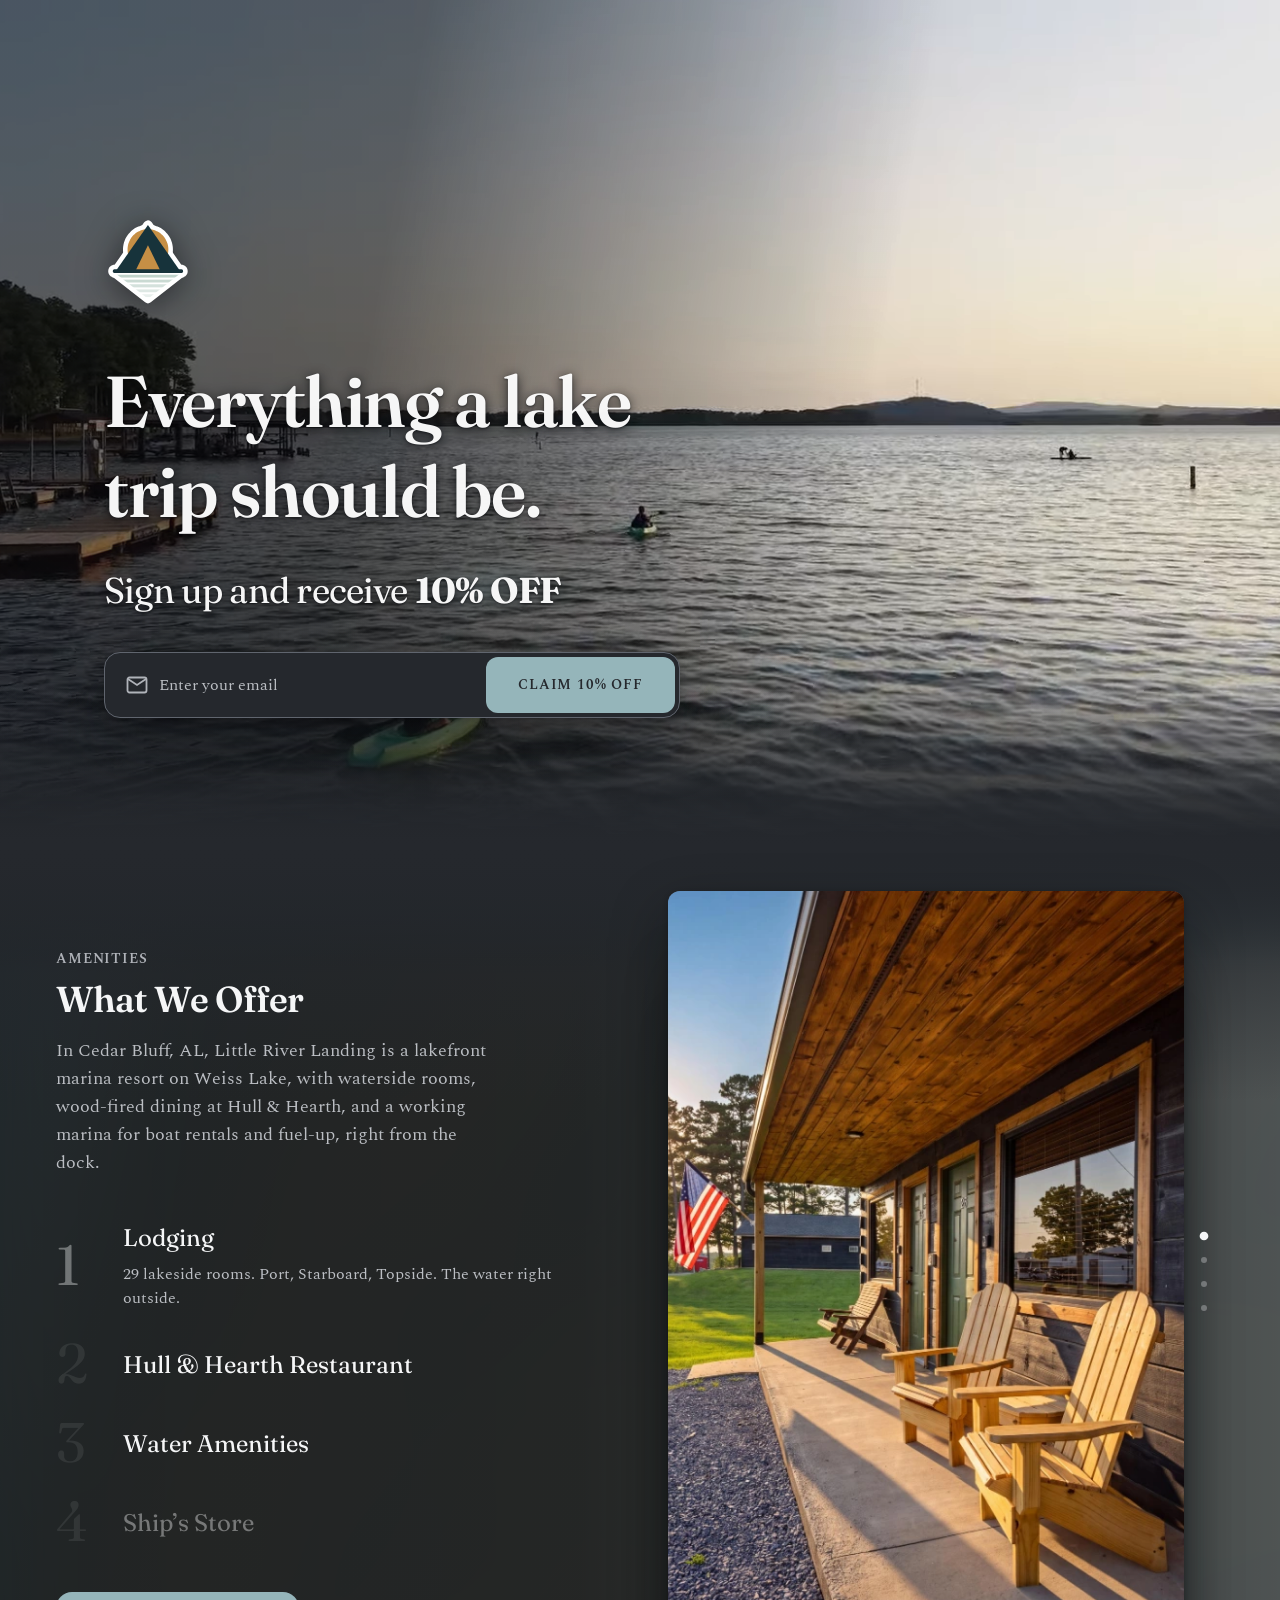
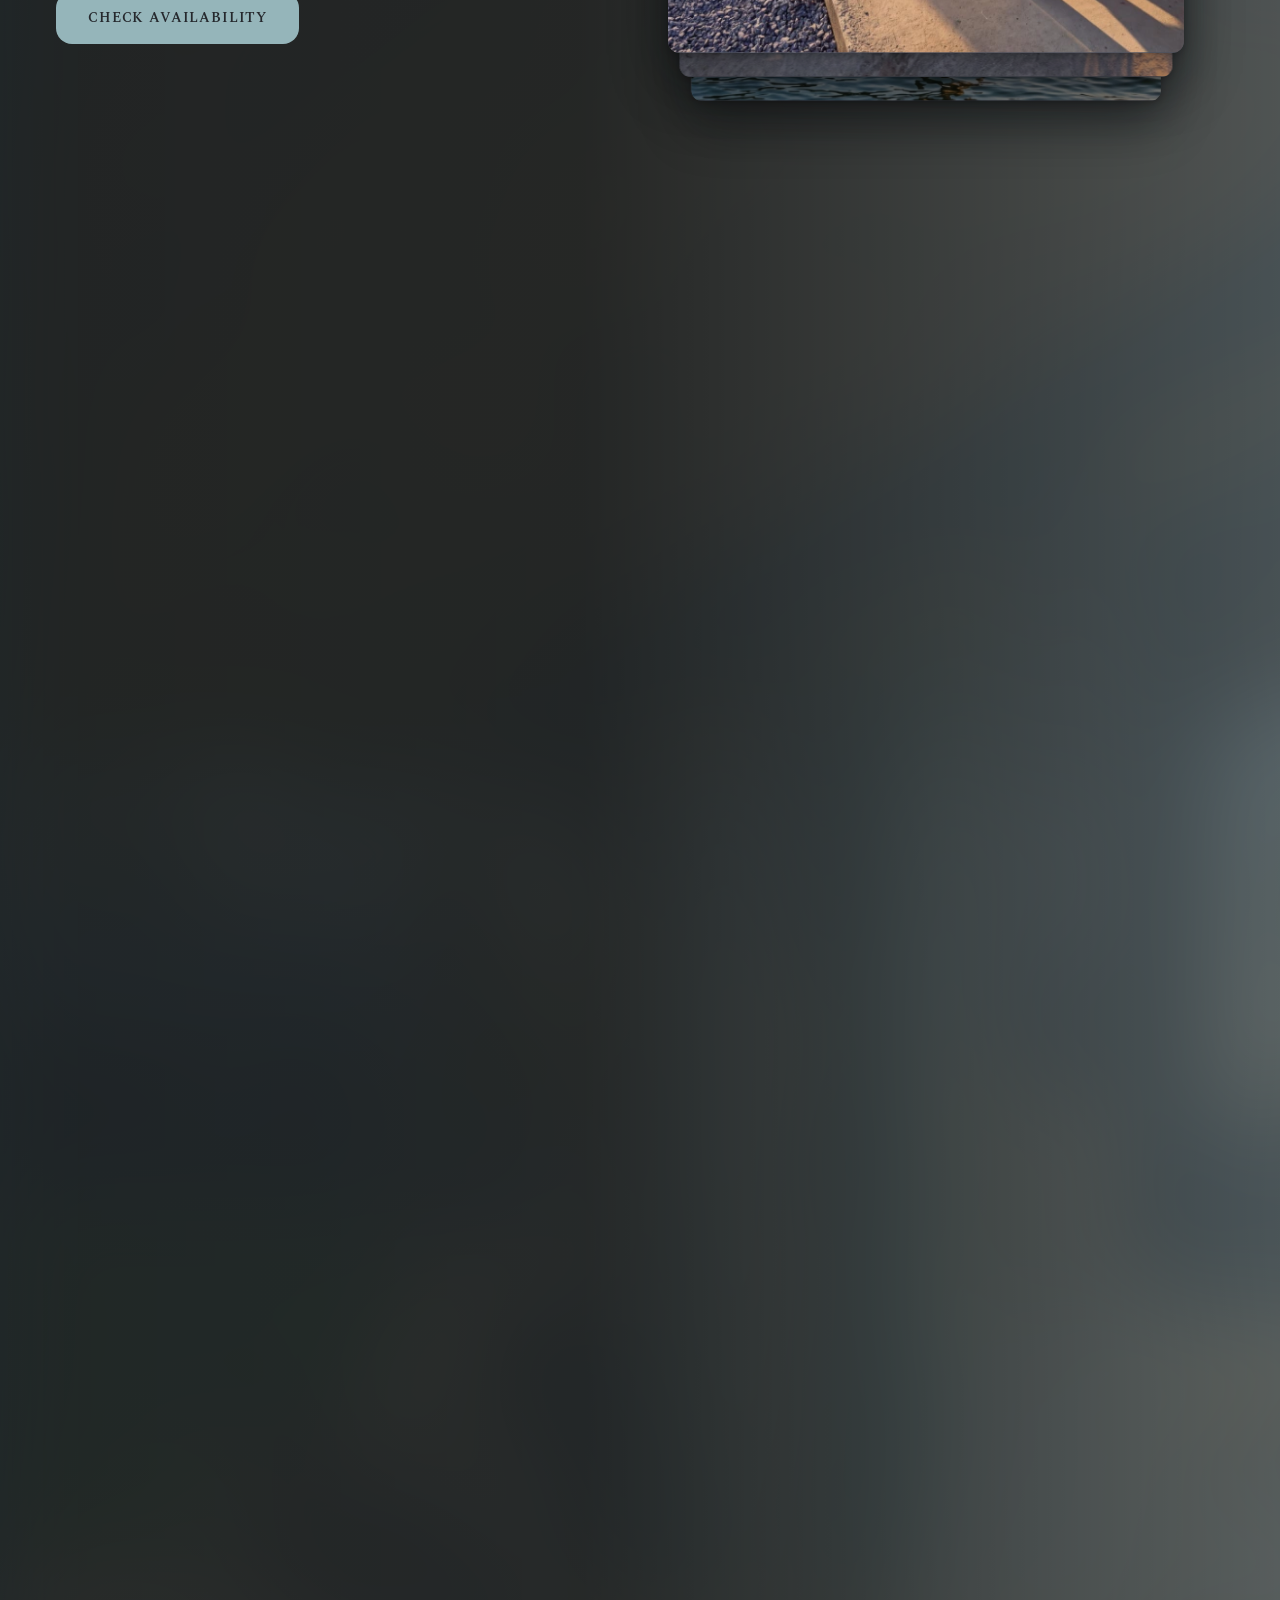
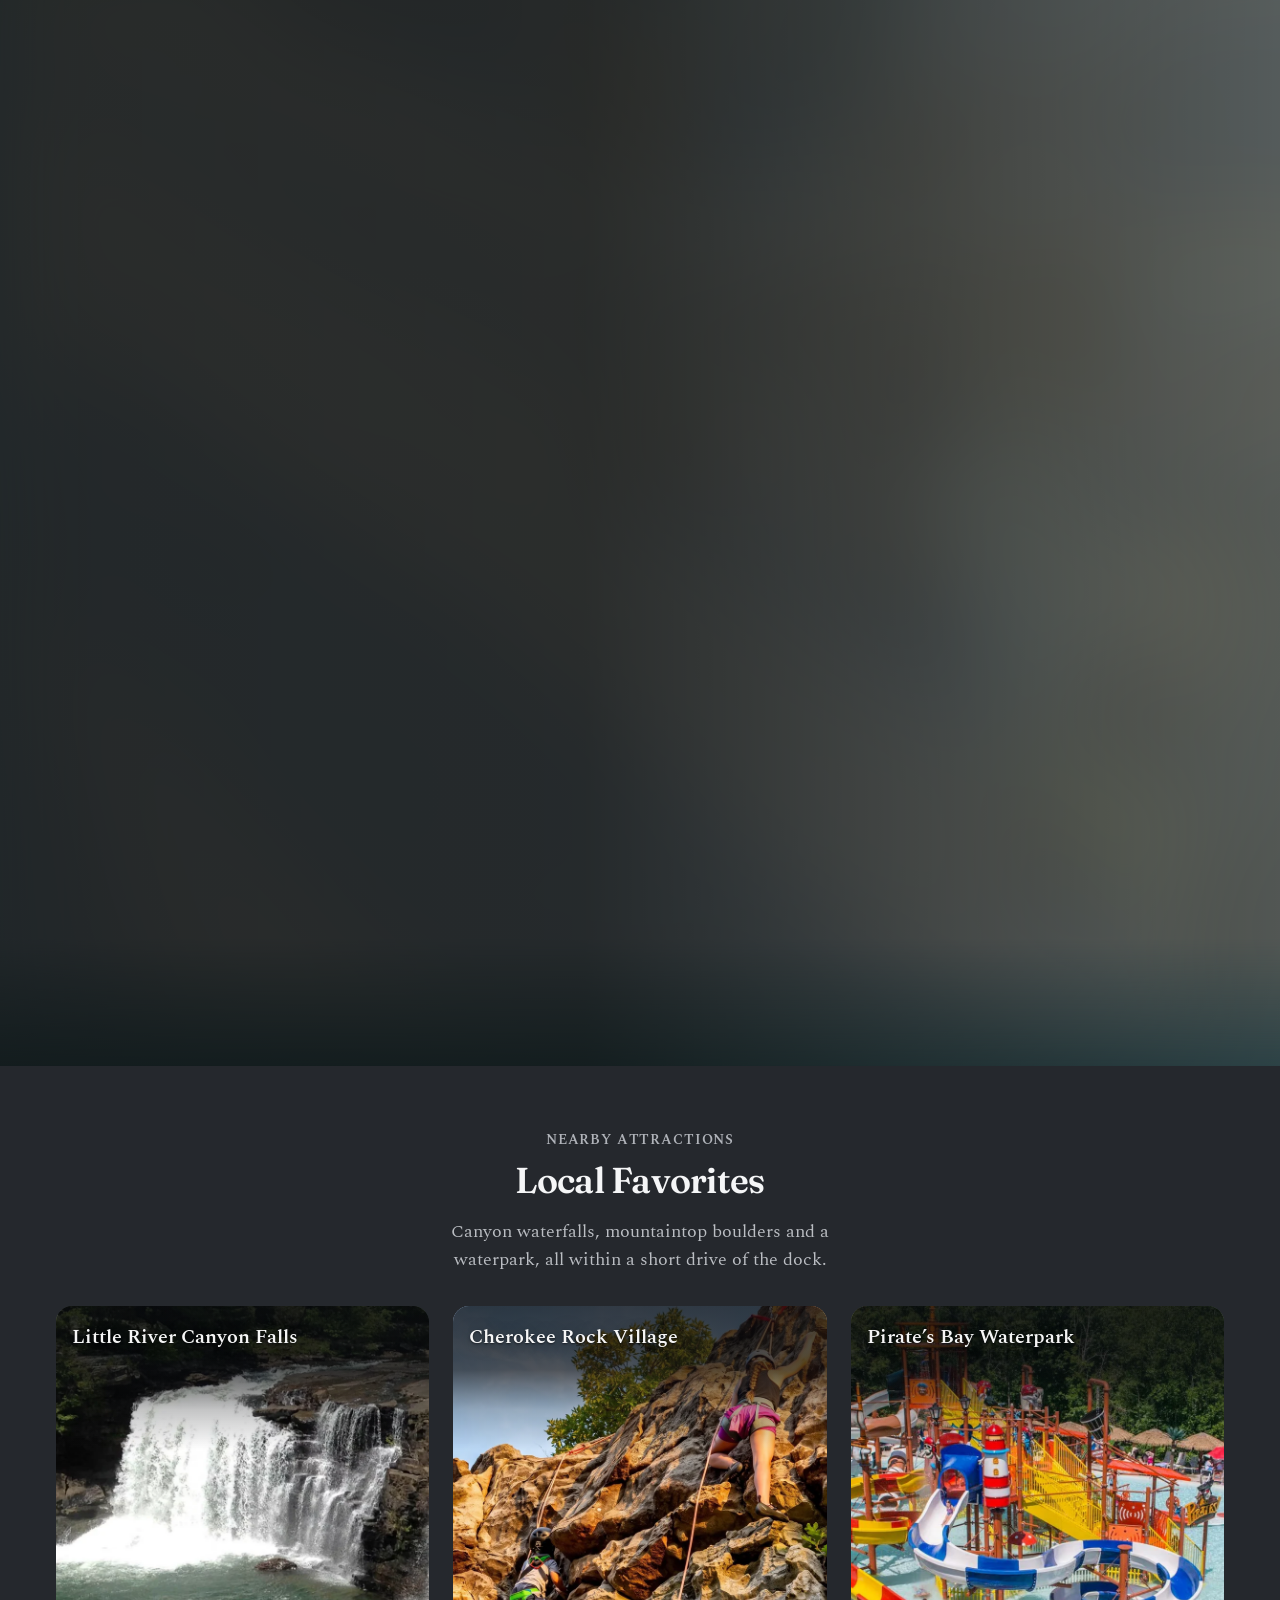
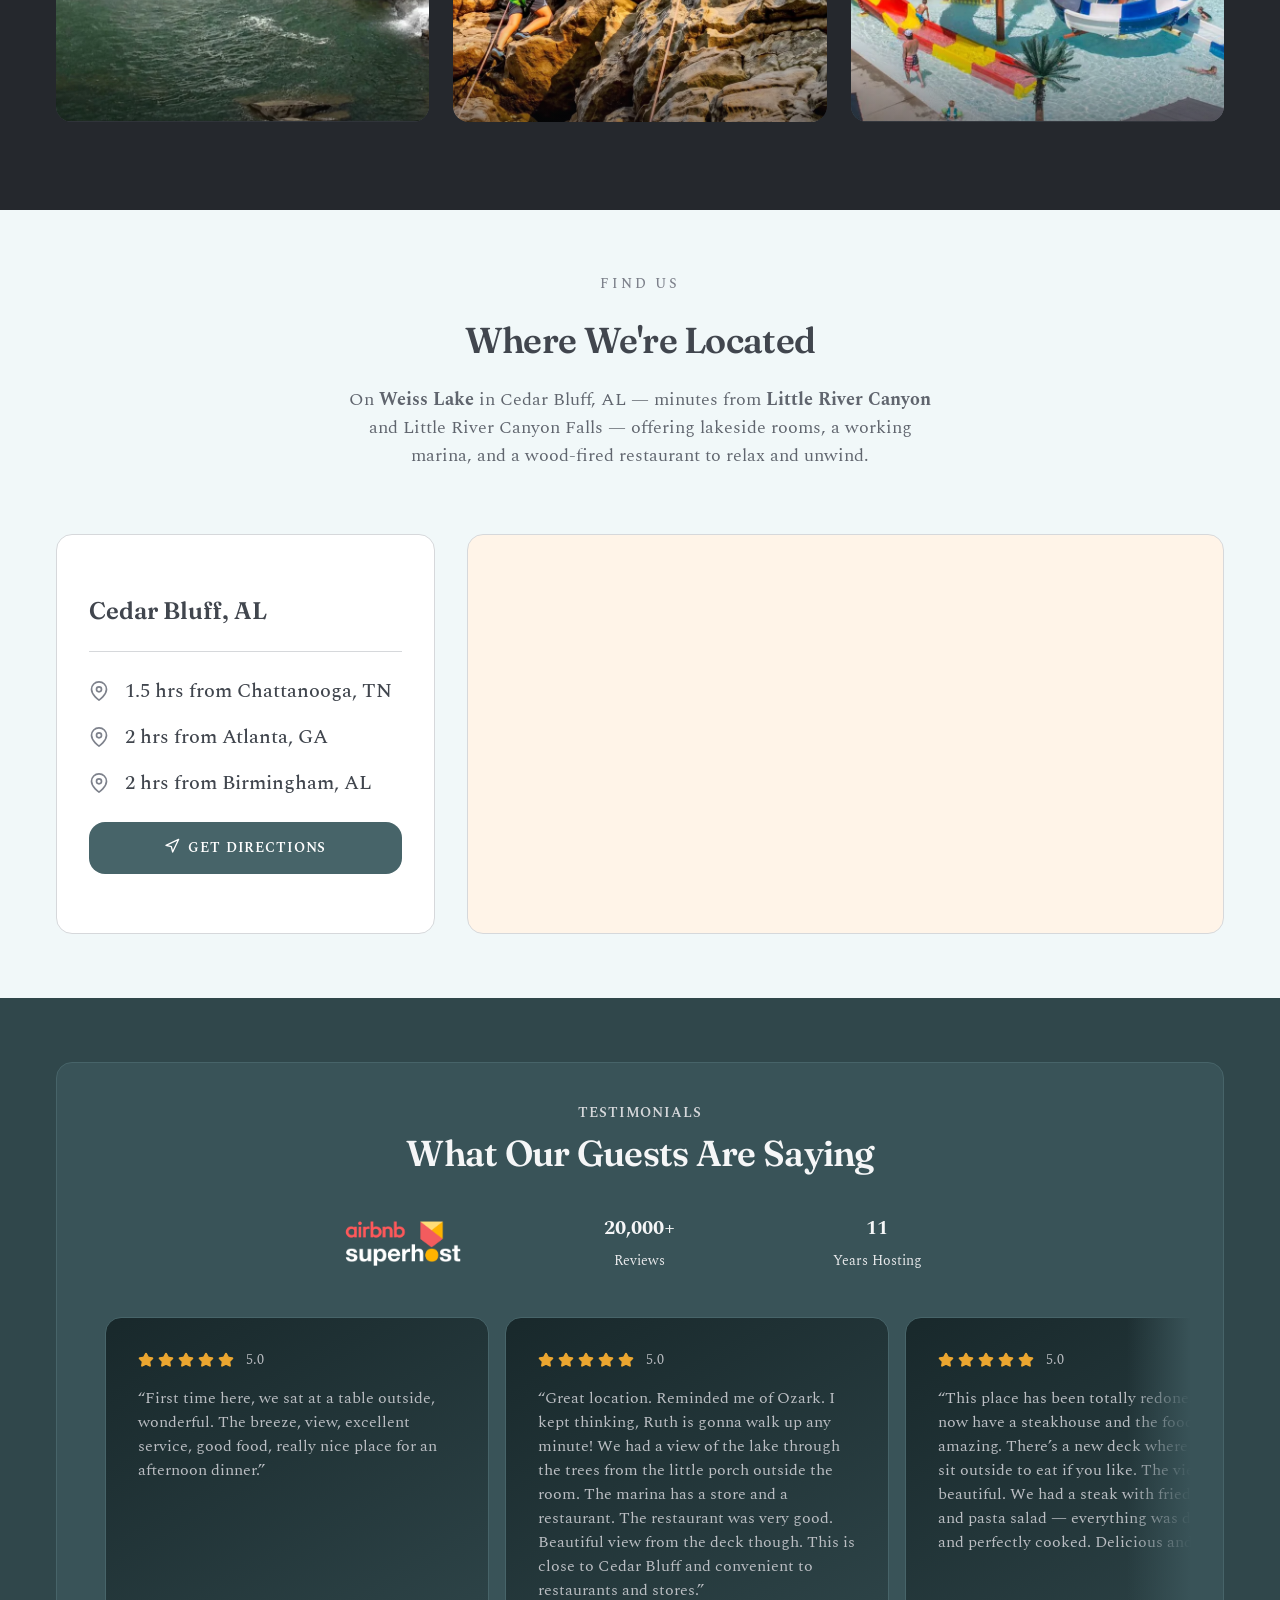
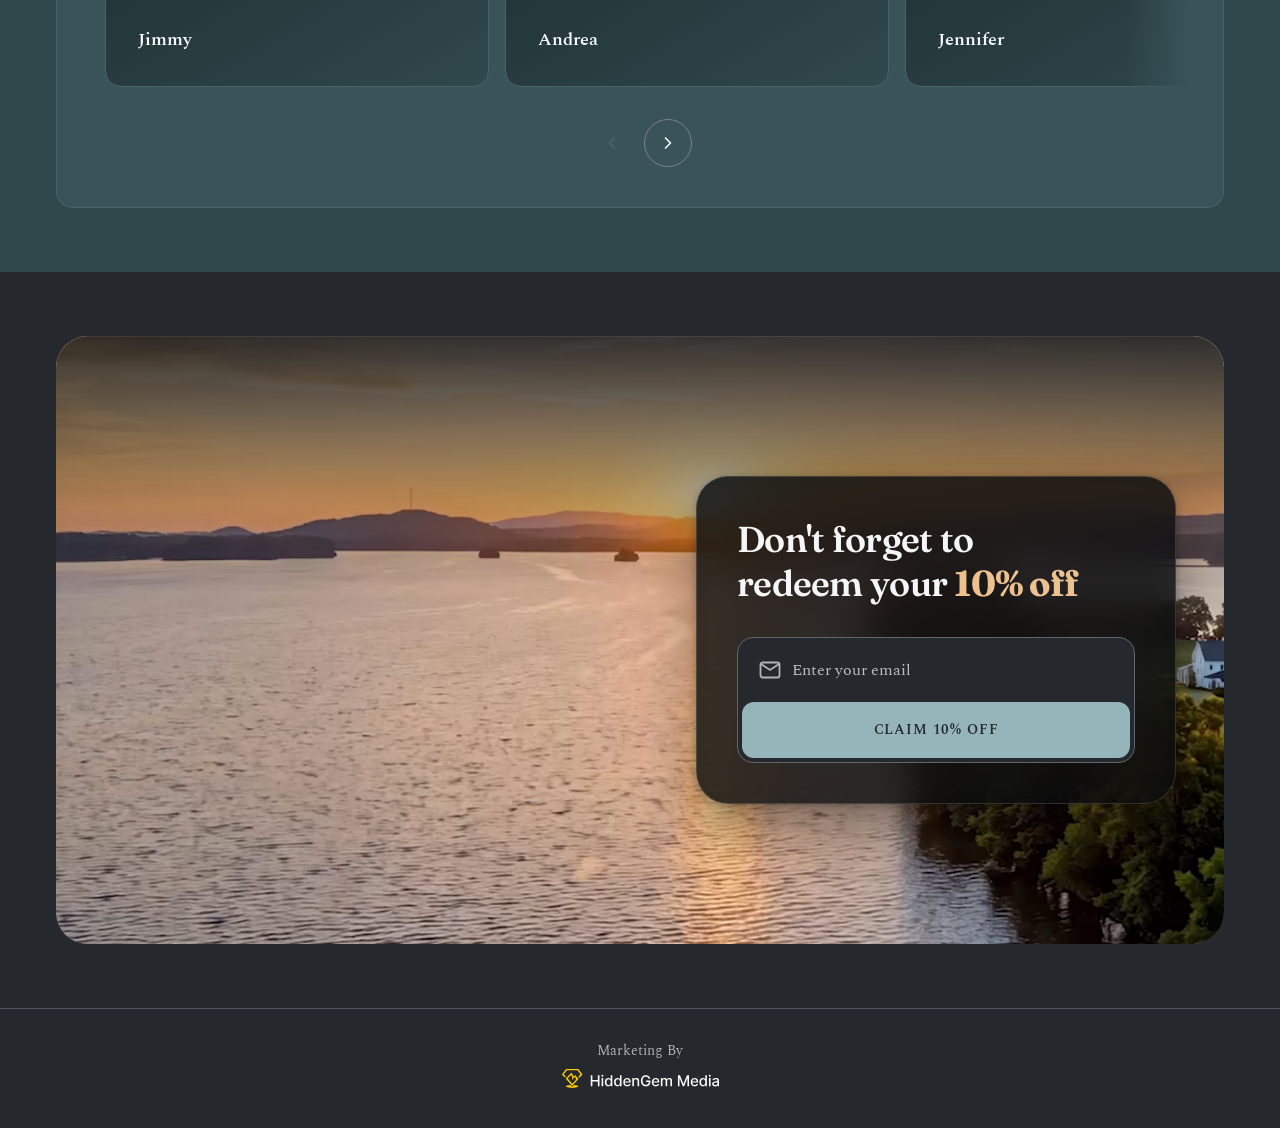
==== booking.html @ 63d175e6 "Wire signup forms to GoHighLevel via Netlify Functions; campaign pages; video amenities - Forms post" ====
<!DOCTYPE html>
<!-- The page runs the dark theme throughout: dark ground, light text, and
     dark cards and form fields. Nothing opts back into the light theme.
     data-theme nests in both directions, so putting data-theme="light" on a
     card would turn it into a fully light surface on this dark page. -->
<html lang="en" data-theme="dark">
<head>
<meta charset="utf-8">
<meta name="viewport" content="width=device-width, initial-scale=1">

<!-- ============================================================
     EDIT ME  ·  PAGE TITLE + SOCIAL SHARE
     ============================================================ -->
<title>Little River Landing | Link in Bio</title>
<meta name="description" content="[One short sentence about the property or portfolio.]">
<meta property="og:title" content="Little River Landing">
<meta property="og:description" content="[One short sentence about the property or portfolio.]">
<meta property="og:image" content="assets/img/og-image.svg">
<meta property="og:type" content="website">
<link rel="icon" href="assets/img/logo-mark.svg">

<!-- ============================================================
     FONTS
     _template.css names the two families but does not load them.
     If you change --font-display or --font-body over there, change
     this URL to match or the page silently falls back to Georgia
     and the system sans.
     ============================================================ -->
<link rel="preconnect" href="https://fonts.googleapis.com">
<link rel="preconnect" href="https://fonts.gstatic.com" crossorigin>
<link href="https://fonts.googleapis.com/css2?family=Fraunces:opsz,wght@9..144,400;9..144,500;9..144,600;9..144,700&family=Spectral:wght@400;500;600;700&display=swap" rel="stylesheet">

<!-- ============================================================
     DESIGN SYSTEM
     Load order is load bearing:
       _template.css     tokens, reset, type scale
       styles.css        components, which consume and may override
       brand-contrast.js reads the final --brand-base and corrects
                         the ramp. Synchronous and in <head> on
                         purpose — it has to run before first paint.
                         Do not add defer or async.
     ============================================================ -->
<link rel="stylesheet" href="_template.css">
<link rel="stylesheet" href="styles.css">
<script src="brand-contrast.js"></script>

<!-- ============================================================
     SCROLL REVEAL GATE
     Opens the door for the reveal in styles.css, and it has to
     happen up here for the same reason brand-contrast.js does:
     the hidden state must be in place before the browser paints,
     or every section flashes in, disappears, and comes back.

     The two tests are the whole of the accessibility and
     no-JavaScript story. Fail either and the class is never
     added, the [data-reveal] rules never match anything, and the
     page is simply a page with everything on it. Do not move
     this to CSS and do not add defer.
     ============================================================ -->
<script>
  (function (html) {
    if (!('IntersectionObserver' in window)) return;
    if (window.matchMedia
        && window.matchMedia('(prefers-reduced-motion: reduce)').matches) return;
    html.classList.add('reveal-on');
  })(document.documentElement);
</script>
</head>

<body>

<!-- ============================================================
     1 + 2 · HERO OFFER  —  video banner, brand mark, email capture
     The hero and the offer card are one section now. The video is
     full bleed and the copy and form sit on top of it.

     To swap the footage, replace the two files in assets/video/ and
     re-cut the poster from the new first frame. Keep both formats:
     the WebM is the smaller file and the MP4 is what Safari plays.
     ============================================================ -->
<header class="hero-offer">

  <div class="hero-offer__media">
    <!-- The four attributes are not optional between them: a browser will
         only autoplay a video that is muted, and without playsinline iOS
         takes it fullscreen the moment it starts. loop is what keeps the
         12 seconds from ending on a frozen frame.

         poster is the first frame of the same clip, so the framing is
         already right at first paint and there is something to look at
         while the file arrives — it is also the whole hero for a visitor
         who asks for reduced motion, who script.js holds on it.

         The video carries no meaning the copy does not already carry, so
         it is hidden from assistive tech rather than described. -->
    <video class="hero-offer__video"
           poster="assets/video/hero-poster.webp"
           autoplay muted loop playsinline preload="auto"
           aria-hidden="true">
      <source src="assets/video/hero.webm" type="video/webm">
      <source src="assets/video/hero.mp4" type="video/mp4">
    </video>
    <!-- Both layers are doing real work. See the notes in styles.css
         before touching either: the scrim is what makes the white copy
         legible, and the seam is what removes the hard edge between
         this section and the next. -->
    <div class="hero-offer__scrim" aria-hidden="true"></div>
    <div class="hero-offer__seam" aria-hidden="true"></div>
  </div>

  <div class="hero-offer__inner">

    <!-- The logo is the only thing naming the brand now, so the alt text
         has to carry the name — it is what a screen reader reads out and
         what shows if the file fails to load. -->
    <a class="hero-offer__logo" href="[BRAND WEBSITE URL]" target="_blank" rel="noopener">
      <img src="assets/img/logo-mark.svg" alt="Little River Landing">
    </a>

    <!-- The one liner leads now, so it is the h1 — the page's primary
         heading should be the thing that reads as primary.

         KEEP IT SHORT. Measured in this column at this size, about 19
         characters or three words is the ceiling for two lines, and a
         headline running to three lines stops reading as a headline.
         The column is not widened to fit more on purpose: past roughly
         38rem the copy crosses into the part of the photo the scrim has
         already let go, and the contrast starts dropping. -->
    <h1 class="hero-offer__title type-hero">Everything a lake trip should be.</h1>

    <!-- The offer sits second. Emphasis on the amount is weight and
         light, not a size jump or a second typeface. -->
    <p class="hero-offer__offer type-section-title">
      Sign up and receive <span class="hero-offer__amount fw-bold">10% OFF</span>
    </p>

    <!-- data-subscribe-endpoint picks the GoHighLevel tag: the Netlify
         Function at that path holds the tag server-side. The campaign
         copies of this page (signupnow.html, booking.html, promo.html)
         differ from it ONLY in this attribute, on both forms. -->
    <form class="offer-form offer-form--hero" data-subscribe-endpoint="/api/subscribe/booking" novalidate>
      <!-- Hidden from view, not from a screen reader. The input needs an
           accessible name and a placeholder is not one — it is a hint, and
           assistive tech is not required to announce it. -->
      <label class="offer-form__label" for="hero-email">Email address</label>

      <div class="offer-form__control">
        <div class="offer-form__field">
          <span class="offer-form__icon" aria-hidden="true">
            <svg viewBox="0 0 24 24" fill="none" stroke="currentColor" stroke-width="1.8"><rect x="2.5" y="4.5" width="19" height="15" rx="2"/><path d="m3 6 9 6 9-6"/></svg>
          </span>
          <input class="offer-form__input type-body" id="hero-email" type="email" name="email" placeholder="Enter your email" required autocomplete="email">
        </div>
        <button class="btn btn--primary type-button-caps" type="submit">CLAIM 10% OFF</button>
      </div>

      <!-- Validation message. Empty and [hidden] until script.js has
           something to say; role="alert" makes it announce itself. The
           form carries novalidate so the browser's own bubble never
           competes with this line. -->
      <p class="offer-form__error type-caption" id="hero-email-error" role="alert" hidden></p>
    </form>

  </div>
</header>

<!-- ============================================================
     5 · AMENITIES  —  a pinned list beside a deck of photographs

     DESKTOP (1024px and up): the section is a scroll track four
     screens tall and the two columns pin for the whole of it, so
     what you see holds still — every amenity listed on the left
     with the one you are on lit, and a deck of photo cards on the
     right. Scrolling lifts the front card up and off to show the
     next one and moves the highlight down the list. Nothing on
     screen moves except the deck and the highlight.

     Each amenity wears a display-size numeral down its left side
     and the lit one opens its description under its name. THE
     WHOLE ROW IS PRESSABLE and goes to that amenity, as are the
     dots on the right of the deck. The
     numeral's size is doing structural work as well as visual —
     it sets the height of a closed step, so the description
     unfolds into room that was already there and the pinned
     column barely settles. Four dots down the right of the deck
     say how many there are and which one is up.

     MOBILE: one column, no pin, no deck. Each amenity carries its
     own photograph directly above its own name, which says the
     same thing by adjacency and costs a phone none of the scroll
     distance the track needs.

     FOUR THINGS HAVE TO BE KEPT IN STEP BY HAND:
       · data-step on each <li>, on each .process__card and on each
         .process__dot. These are what pair an amenity with its
         photograph and its dot, and they pair by number and not by
         position.
       · The DOM order of the cards IS the stacking order of the
         deck, front to back. It has to match the reading order of
         the list.
       · One dot per amenity in .process__dots, carrying that
         amenity's data-step AND an aria-labelledby pointing at its
         heading id. Nothing derives the count from the list, so a
         missing dot is a rail that quietly understates how much is
         left, and a wrong aria-labelledby is a jump button that
         announces the wrong amenity.
       · --process-count in styles.css, which sets the length of
         the scroll track. script.js corrects it from the real
         count on load, so this only governs the first paint — but
         it is what a visitor with no JavaScript gets.

     The numbers themselves are drawn by CSS, not typed, so adding
     or deleting an <li> renumbers the rest on its own.

     THE LEFT COLUMN CANNOT BE SCROLLED on desktop — it is pinned,
     one screen tall — so anything added to it has to fit. See the
     height gate in styles.css and re-measure it if you touch the
     intro, the titles or the descriptions.

     Photos are portrait, cropped to the deck's frame — see the
     README before dropping new ones in.

     The alt text is empty on purpose. Each photo is named by the
     step heading beside it, so filling in alt too would make a
     screen reader say the name twice.
     ============================================================ -->
<section class="section section--alt section--process" id="amenities">

  <!-- The blurred wash behind the section. Same four files as the
       frame below, at a heavy blur and darkened, so what comes
       through is the photo's colour and not its detail — the
       ground shifts warm for the restaurant and cold for the
       water as you read down. Purely decorative, so it is out of
       the accessibility tree; the photos it duplicates are already
       in the DOM below, so this costs no extra download. -->
  <div class="process__backdrop" data-process-backdrop aria-hidden="true">
    <img class="process__backdrop-img" src="assets/img/amenity-2.webp" alt="" data-step="0">
    <img class="process__backdrop-img" src="assets/img/amenity-1.webp" alt="" data-step="1">
    <img class="process__backdrop-img" src="assets/img/amenity-4.webp" alt="" data-step="2">
    <img class="process__backdrop-img" src="assets/img/amenity-3.webp" alt="" data-step="3">
  </div>

  <div class="container process">

    <!-- THE LEFT COLUMN, as one element. The wrapper exists for a
         layout reason rather than a semantic one: without it the
         intro and the list are two separate grid rows, the deck
         spans both, and a row-spanning item inflates the auto rows
         it crosses — which put 118px of empty space inside the
         intro's own row and a gap under the heading that nothing
         had asked for. Wrapped, the left column is one grid item
         with its own gap, and that gap is the only number involved.

         It is display: contents on a phone, so below the pinned
         breakpoint it dissolves and the heading, the list and the
         per-step photos flow as siblings exactly as before.

         THE DECK IS DELIBERATELY OUTSIDE IT, below. It used to sit
         between the intro and the list in source order, which is
         why wrapping "the intro through the list" swallowed it —
         the wrapper measured 1438px in a 900px frame. The two grid
         children are this column and the deck, in that order. -->
    <div class="process__col">

    <!-- The intro. Stays in the left column with the amenities it
         introduces; the photo is a sibling now rather than sitting
         inside here, because it belongs to the other column. -->
    <div class="process__aside" data-reveal-group>
      <p class="eyebrow type-eyebrow">AMENITIES</p>
      <h2 class="heading type-section-title">What We Offer</h2>
      <p class="subhead type-body-lg">In Cedar Bluff, AL, Little River Landing is a lakefront marina resort on Weiss Lake, with waterside rooms, wood-fired dining at Hull &amp; Hearth, and a working marina for boat rentals and fuel-up, right from the dock.</p>
    </div>

    <!-- An <ol> because the numbers are real content: a screen
         reader announces "list, 4 items" and counts them off,
         which is the same information the 01/02/03 gives a
         sighted reader. -->
    <ol class="process__steps" data-process-steps data-reveal-group>

      <li class="process__step" data-step="0">
        <!-- Below 1024px the pinned frame above is hidden and each
             amenity carries its own photo instead — a phone reads
             this as four cards, not as one picture with a list
             beside it. Same four files, so nothing extra
             downloads, and alt stays empty because the title is
             right under it. -->
        <img class="process__step-photo" src="assets/img/amenity-2.webp" alt="">

        <!-- THE TAP TARGET, phone only — the whole photograph, not a
             chevron in a corner of it. It fills the photo's grid
             cell and nothing else, so the gesture is the one the
             picture already invites.

             A real <button> rather than a tap handler on the <li>,
             so it is reachable by keyboard and announced as a
             control. It carries no text of its own: aria-labelledby
             borrows the heading beside it, which is the name a
             screen reader wants anyway, and aria-expanded says what
             state the thing named in aria-controls is in.

             ABOVE 1024px THE SAME BUTTON IS THE WHOLE ROW — the
             numeral and the name — and pressing it goes to that
             amenity: it scrolls the page to where that amenity
             comes up, and the description opens there because it
             is the one you are now on. One control per amenity at
             both widths and one meaning at both, "press this
             amenity"; only what it costs to get there differs.
             script.js carries the branch, and styles.css moves the
             button off the photograph and onto the row. -->
        <button class="process__toggle" type="button"
                aria-expanded="false"
                aria-labelledby="amenity-0-title"
                aria-controls="amenity-0-desc"></button>

        <!-- Title and description in one box, so the scrim behind
             them is one box too: closed it is a band under the
             name, open it grows upward to carry the line as well.
             The box is anchored to the foot of a photograph whose
             height is fixed by aspect-ratio, so growing it moves
             nothing else on the page — it only eats into the
             picture, which is what the darkening is for. -->
        <div class="process__caption">
          <h3 class="process__title type-subsection-title fw-regular" id="amenity-0-title">Lodging</h3>
          <div class="process__desc" id="amenity-0-desc">
            <p class="process__desc-text type-body">29 lakeside rooms. Port, Starboard, Topside. The water right outside.</p>
          </div>
        </div>
      </li>

      <li class="process__step" data-step="1">
        <img class="process__step-photo" src="assets/img/amenity-1.webp" alt="">

        <button class="process__toggle" type="button"
                aria-expanded="false"
                aria-labelledby="amenity-1-title"
                aria-controls="amenity-1-desc"></button>

        <div class="process__caption">
          <h3 class="process__title type-subsection-title fw-regular" id="amenity-1-title">Hull &amp; Hearth Restaurant</h3>
          <div class="process__desc" id="amenity-1-desc">
            <p class="process__desc-text type-body">Wood-fired Southern cooking, oysters, and a deck built for sunset.</p>
          </div>
        </div>
      </li>

      <li class="process__step" data-step="2">
        <img class="process__step-photo" src="assets/img/amenity-4.webp" alt="">

        <button class="process__toggle" type="button"
                aria-expanded="false"
                aria-labelledby="amenity-2-title"
                aria-controls="amenity-2-desc"></button>

        <div class="process__caption">
          <h3 class="process__title type-subsection-title fw-regular" id="amenity-2-title">Water Amenities</h3>
          <div class="process__desc" id="amenity-2-desc">
            <p class="process__desc-text type-body">One of two fuel docks on the lake. Pontoons, jet skis, kayaks, eFoils.</p>
          </div>
        </div>
      </li>

      <li class="process__step" data-step="3">
        <img class="process__step-photo" src="assets/img/amenity-3.webp" alt="">

        <button class="process__toggle" type="button"
                aria-expanded="false"
                aria-labelledby="amenity-3-title"
                aria-controls="amenity-3-desc"></button>

        <div class="process__caption">
          <h3 class="process__title type-subsection-title fw-regular" id="amenity-3-title">Ship&rsquo;s Store</h3>
          <div class="process__desc" id="amenity-3-desc">
            <p class="process__desc-text type-body">Bait, tackle, parts, snacks. Everything the day needs.</p>
          </div>
        </div>
      </li>

    </ol>

    <!-- THE CTA. One position in the markup, two behaviours, and
         no duplicate needed for either.

         On desktop it is the last item in the left column, so it
         lands directly under the fourth amenity with the deck
         beside it. On a phone .process__col is display: contents,
         the wrapper dissolves, and this becomes the last child of
         the section — which is the bottom of the section, where it
         belongs there. The CSS only has to change its width and
         its alignment, never its place in the document.

         External, so target and rel match every other outbound
         link on this page. rel="noopener" is not optional on a
         _blank link: without it the opened page gets a handle on
         this one through window.opener. -->
    <a class="btn btn--primary type-button-caps process__cta"
       href="https://www.enjoyuniquestays.com/rentals?city=cedar-bluff"
       target="_blank" rel="noopener">CHECK AVAILABILITY</a>

    </div><!-- /.process__col -->

    <!-- The column that pins: a DECK of photo cards, holding still
         on the right while the amenities read past it on the left.
         Hidden below 1024px, where each amenity carries its own.

         A deck rather than a crossfade. The cards are stacked in
         reading order with the later ones peeking out below, and
         reaching the next amenity lifts the front card up and off
         to show the one behind it. The crossfade this replaces
         said "the picture changed"; the deck says "there are four
         of these and you are on the first" — the stack itself is
         the progress indicator the numbers on the left duplicate.

         Each photo is wrapped in a card because the card is what
         moves and the photo is what fills it: the radius, the
         shadow and the shade-when-behind all belong to the card,
         and putting them on a transformed <img> would mean the
         overflow clip and the transform fight over the same box.

         data-step is on the card and pairs it with the step of the
         same number on the left. Keep them in order by hand — the
         DOM order is also the stacking order. -->
    <div class="process__media" data-process-media data-reveal="fade">
      <div class="process__card" data-step="0">
        <img class="process__photo" src="assets/img/amenity-2.webp" alt="">
      </div>
      <div class="process__card" data-step="1">
        <img class="process__photo" src="assets/img/amenity-1.webp" alt="">
      </div>
      <div class="process__card" data-step="2">
        <img class="process__photo" src="assets/img/amenity-4.webp" alt="">
      </div>
      <div class="process__card" data-step="3">
        <img class="process__photo" src="assets/img/amenity-3.webp" alt="">
      </div>

      <!-- THE DOTS. A rail down the right of the deck saying how many
           amenities there are and which one is up — the same thing
           the lit title and the depth of the stack say, in the one
           form that can be taken in without reading anything — and
           now also the way to jump to one.

           REAL <button>s, because they are real controls: clicking
           one scrolls the page to that amenity's place in the track,
           which is the only way to reach a specific amenity in a
           section that is otherwise driven by scroll position alone.
           That is also why they are not aria-hidden. Four buttons
           named the same as the four list items is not the list read
           twice — the list is text and these are a jump control, and
           a screen reader user gets the same shortcut a mouse user
           does. aria-labelledby borrows each amenity's own heading
           rather than repeating its name here, so the two can never
           drift apart.

           The rail is DISPLAY: NONE UNTIL SCRIPT.JS HAS RUN, which
           is what keeps that honest. Without JavaScript there is no
           highlight to indicate and no scrolling to do — the deck is
           one flat photograph — so four buttons that light nothing
           and go nowhere would be worse than no rail at all.

           data-step pairs a dot with its amenity the same way the
           cards do, by number rather than by position. -->
      <div class="process__dots" data-process-dots>
        <button class="process__dot" type="button" data-step="0" aria-labelledby="amenity-0-title"></button>
        <button class="process__dot" type="button" data-step="1" aria-labelledby="amenity-1-title"></button>
        <button class="process__dot" type="button" data-step="2" aria-labelledby="amenity-2-title"></button>
        <button class="process__dot" type="button" data-step="3" aria-labelledby="amenity-3-title"></button>
      </div>
    </div>
  </div>
</section>

<!-- ============================================================
     6 · LOCAL FAVORITES  —  the amenity card, made clickable
     Same card as section 5 and deliberately so: photo as the whole
     card, name over the top left, a line about the place in a
     panel across the bottom, and the same accordion on desktop.

     The one difference is the tag. An amenity is a <figure>
     because it goes nowhere; a favorite is an <a> because it
     opens the place's page. That is also why the caption is a
     <span> here rather than a <figcaption> — <figcaption> is only
     valid inside a <figure>, and the styling never depended on
     the tag.

     The link takes its accessible name from the visible title
     inside it, which is why alt is empty for the same reason it
     is empty on an amenity: filling it in would make a screen
     reader say the place twice before reading the description.

     Add or remove an <a> freely — the row divides itself evenly.
     ============================================================ -->
<section class="section" id="local">
  <div class="container center" data-reveal-group>
    <p class="eyebrow type-eyebrow">NEARBY ATTRACTIONS</p>
    <h2 class="heading type-section-title">Local Favorites</h2>
    <p class="subhead type-body-lg">Canyon waterfalls, mountaintop boulders and a waterpark, all within a short drive of the dock.</p>
  </div>

  <div class="slider slider--even" data-slider>
    <div class="slider__track" data-reveal-group="settle">

      <a class="tall-card" href="https://www.nationalparks.org/explore/parks/little-river-canyon-national-preserve" target="_blank" rel="noopener">
        <img class="tall-card__img" src="assets/img/favorite-1.webp" alt="">
        <span class="tall-card__caption">
          <span class="tall-card__title type-card-title">Little River Canyon Falls</span>
          <span class="tall-card__panel">
            <span class="tall-card__desc type-caption">A waterfall at the head of the canyon, in Little River Canyon National Preserve.</span>
          </span>
        </span>
      </a>

      <a class="tall-card" href="https://www.cherokeerockvillage.com/" target="_blank" rel="noopener">
        <img class="tall-card__img" src="assets/img/favorite-2.webp" alt="">
        <span class="tall-card__caption">
          <span class="tall-card__title type-card-title">Cherokee Rock Village</span>
          <span class="tall-card__panel">
            <span class="tall-card__desc type-caption">Sandstone boulders and climbing routes on Lookout Mountain, above Weiss Lake.</span>
          </span>
        </span>
      </a>

      <a class="tall-card" href="https://www.greatescapesrvresorts.com/pirates-bay-waterpark?_gl=1*1mfipbo*_up*MQ..*_ga*MTk3MDc3MjczNy4xNzg3ODQ0MjU5*_ga_6VXVLF3PR3*czE3ODc4NDQyNTkkbzEkZzAkdDE3ODc4NDQyNTkkajYwJGwwJGgw*_ga_YKS8LK5TD0*czE3ODc4NDQyNTkkbzEkZzAkdDE3ODc4NDQyNTkkajYwJGwwJGg0Mzk4NzcyNzM" target="_blank" rel="noopener">
        <img class="tall-card__img" src="assets/img/favorite-3.webp" alt="">
        <span class="tall-card__caption">
          <span class="tall-card__title type-card-title">Pirate&rsquo;s Bay Waterpark</span>
          <span class="tall-card__panel">
            <span class="tall-card__desc type-caption">A pirate-themed waterpark at Great Escapes RV Resorts in Leesburg.</span>
          </span>
        </span>
      </a>

    </div>
  </div>
</section>

<!-- ============================================================
     7 · WHERE WE'RE LOCATED  —  copy + map + drive times
     Wrap any place name in <strong> to make it stand out.

     The heading is one line: the section names itself and the
     lead does the welcoming, so a second italic line under it
     would only repeat the job. Keep it short — the display face
     at this size wraps badly past four or five words. The
     eyebrow is the place, in two or three words; at this
     tracking a longer label falls apart. It is the label on its
     own — no rule beside it, since a centred stack does not need
     a mark to tell you where it starts.
     ============================================================ -->
<section class="section section--map" id="location" data-theme="light">
  <div class="container">
    <div class="location-intro" data-reveal-group>
      <p class="location-intro__eyebrow type-eyebrow-wide">FIND US</p>

      <h2 class="location-intro__title type-section-title">
        <span class="location-intro__line">Where We're Located</span>
      </h2>

      <p class="location-intro__lead type-body-lg">
        On <strong>Weiss Lake</strong> in Cedar Bluff, AL &mdash; minutes from
        <strong>Little River Canyon</strong> and Little River Canyon Falls &mdash;
        offering lakeside rooms, a working marina, and a wood-fired restaurant
        to relax and unwind.
      </p>
    </div>
    <div class="location-grid">

      <!-- THE MAP — first in the source on purpose.
           On a phone it belongs directly under the heading, and putting
           it first here means the reading order a screen reader follows
           is the order the page is actually in. The desktop breakpoint
           places it in the second column explicitly, so the two-column
           layout is unaffected.
           This is the live Google embed, keyed on the street address
           rather than a place ID so it survives the listing being
           renamed. To move the property, edit the q= address here and
           the destination= address on the directions button below —
           they are the same address written twice on purpose, since
           the embed and the directions URL take different formats. -->
      <div class="location-map" data-reveal="settle">
        <iframe src="https://www.google.com/maps?q=1780+County+Rd+102,+Cedar+Bluff,+AL+35959&z=13&output=embed" title="Map showing Little River Landing at 1780 County Rd 102, Cedar Bluff, AL" loading="lazy" referrerpolicy="no-referrer-when-downgrade" allowfullscreen></iframe>
      </div>

      <!-- THE DETAIL — the place, then how far out it is.
           The card names the town and gives the distances to it;
           the street address is not printed, it lives in the
           destination= parameter on the route button, which is the
           only place a guest actually needs it. -->
      <div class="location-detail" data-reveal-group>

        <div class="address-card">
          <h3 class="address-card__name type-subsection-title">Cedar Bluff, AL</h3>

          <!-- Drive times, one pin each. Titles only: at three items
               the distance IS the content, so a body line under each
               would only pad the card. -->
          <ul class="directions">
            <li class="directions__item">
              <p class="directions__title type-card-title fw-medium">
                <span class="icon icon--pin" aria-hidden="true"></span>1.5 hrs from Chattanooga, TN
              </p>
            </li>

            <li class="directions__item">
              <p class="directions__title type-card-title fw-medium">
                <span class="icon icon--pin" aria-hidden="true"></span>2 hrs from Atlanta, GA
              </p>
            </li>

            <li class="directions__item">
              <p class="directions__title type-card-title fw-medium">
                <span class="icon icon--pin" aria-hidden="true"></span>2 hrs from Birmingham, AL
              </p>
            </li>
          </ul>

          <a class="btn btn--primary type-button-caps" href="https://www.google.com/maps/dir/?api=1&amp;destination=1780+County+Rd+102%2C+Cedar+Bluff%2C+AL+35959" target="_blank" rel="noopener">
            <span class="icon icon--sm icon--route" aria-hidden="true"></span>GET DIRECTIONS
          </a>
        </div>
      </div>

    </div>
  </div>
</section>

<!-- ============================================================
     8 · TESTIMONIALS  —  badge + stats + self scrolling review rail
     To use a review widget (Elfsight, etc.) instead, delete the
     .review-rail block and paste the widget embed in its place.
     ============================================================ -->
<section class="section section--alt" id="reviews">
  <div class="container">
    <div class="panel" data-reveal-group>
      <p class="eyebrow type-eyebrow">TESTIMONIALS</p>
      <h2 class="heading type-section-title">What Our Guests Are Saying</h2>

      <div class="stats">
        <div class="stats__badge"><img src="assets/img/super-host-logo-reversed.png" alt="Airbnb Superhost" width="1374" height="712" loading="lazy" decoding="async"></div>
        <div class="stat">
          <div class="stat__number type-card-title fw-bold">20,000+</div>
          <div class="stat__label type-caption">Reviews</div>
        </div>
        <div class="stat">
          <div class="stat__number type-card-title fw-bold">11</div>
          <div class="stat__label type-caption">Years Hosting</div>
        </div>
      </div>

      <!-- A DRIVEN RAIL. It used to scroll itself on a loop, with
           hovering as the only way to stop it; now it holds still
           and the arrows below move it a card at a time. Where
           there is no mouse the arrows are not there and a thumb
           swipes the row, which is what a phone did before too.

           Add or remove cards freely. The old version cloned the
           set to close its loop, which meant the count had to be
           EVEN or the seam did not line up — that constraint is
           gone with the loop. One card or nine, the arrows work
           out the distance from the cards themselves, and they
           hide themselves if everything already fits.

           data-rail-scroller marks the element that actually
           scrolls and data-rail-items the one whose children are
           the cards. They are two different elements here — the
           track is wider than its viewport by design — and the
           script needs both: the step comes from the cards, the
           scrolling happens on the viewport. -->
      <div class="review-rail" data-reveal="fade">
        <div class="review-rail__viewport" data-rail-scroller>
          <div class="review-rail__track" data-rail-items>

          <article class="review">
            <p class="review__rating" role="img" aria-label="Rated 5.0 out of 5">
              <span class="icon icon--sm icon--star" aria-hidden="true"></span>
              <span class="icon icon--sm icon--star" aria-hidden="true"></span>
              <span class="icon icon--sm icon--star" aria-hidden="true"></span>
              <span class="icon icon--sm icon--star" aria-hidden="true"></span>
              <span class="icon icon--sm icon--star" aria-hidden="true"></span>
              <span class="review__score type-caption">5.0</span>
            </p>

            <p class="review__body type-body">&ldquo;First time here, we sat at a table outside, wonderful. The breeze, view, excellent service, good food, really nice place for an afternoon dinner.&rdquo;</p>

            <footer class="review__guest">
              <p class="review__name type-body-lg fw-semibold">Jimmy</p>
            </footer>
          </article>

          <article class="review">
            <p class="review__rating" role="img" aria-label="Rated 5.0 out of 5">
              <span class="icon icon--sm icon--star" aria-hidden="true"></span>
              <span class="icon icon--sm icon--star" aria-hidden="true"></span>
              <span class="icon icon--sm icon--star" aria-hidden="true"></span>
              <span class="icon icon--sm icon--star" aria-hidden="true"></span>
              <span class="icon icon--sm icon--star" aria-hidden="true"></span>
              <span class="review__score type-caption">5.0</span>
            </p>

            <p class="review__body type-body">&ldquo;Great location. Reminded me of Ozark. I kept thinking, Ruth is gonna walk up any minute! We had a view of the lake through the trees from the little porch outside the room. The marina has a store and a restaurant. The restaurant was very good. Beautiful view from the deck though. This is close to Cedar Bluff and convenient to restaurants and stores.&rdquo;</p>

            <footer class="review__guest">
              <p class="review__name type-body-lg fw-semibold">Andrea</p>
            </footer>
          </article>

          <article class="review">
            <p class="review__rating" role="img" aria-label="Rated 5.0 out of 5">
              <span class="icon icon--sm icon--star" aria-hidden="true"></span>
              <span class="icon icon--sm icon--star" aria-hidden="true"></span>
              <span class="icon icon--sm icon--star" aria-hidden="true"></span>
              <span class="icon icon--sm icon--star" aria-hidden="true"></span>
              <span class="icon icon--sm icon--star" aria-hidden="true"></span>
              <span class="review__score type-caption">5.0</span>
            </p>

            <p class="review__body type-body">&ldquo;This place has been totally redone. They now have a steakhouse and the food is amazing. There&rsquo;s a new deck where you can sit outside to eat if you like. The view is beautiful. We had a steak with fried okra and pasta salad &mdash; everything was delicious and perfectly cooked. Delicious and fresh.&rdquo;</p>

            <footer class="review__guest">
              <p class="review__name type-body-lg fw-semibold">Jennifer</p>
            </footer>
          </article>

          <article class="review">
            <p class="review__rating" role="img" aria-label="Rated 5.0 out of 5">
              <span class="icon icon--sm icon--star" aria-hidden="true"></span>
              <span class="icon icon--sm icon--star" aria-hidden="true"></span>
              <span class="icon icon--sm icon--star" aria-hidden="true"></span>
              <span class="icon icon--sm icon--star" aria-hidden="true"></span>
              <span class="icon icon--sm icon--star" aria-hidden="true"></span>
              <span class="review__score type-caption">5.0</span>
            </p>

            <p class="review__body type-body">&ldquo;I&rsquo;ve been coming to this marina for years. It was very quiet at night time and left the fishing rods in the back of the truck for 3 nights and no one touched them. Nice family atmosphere. Everyone that worked there was super nice and very helpful. Thinking about going back this weekend.&rdquo;</p>

            <footer class="review__guest">
              <p class="review__name type-body-lg fw-semibold">Scott</p>
            </footer>
          </article>

          </div>
        </div>

        <!-- Centred rather than up beside the heading, which is
             where the other rail on this page put its arrows. This
             panel's header is centre aligned, so arrows hung to one
             side of it would be the only off-centre thing in the
             block. type="button" so they never submit the offer
             form higher up the page.

             The label says what the control does, not what the
             glyph is — a screen reader user is told "previous
             reviews", and the chevron is aria-hidden because it
             carries no information the label does not. -->
        <div class="rail-nav rail-nav--center" data-rail-nav>
          <button class="rail-nav__btn" type="button" data-rail-prev aria-label="Previous reviews">
            <svg viewBox="0 0 24 24" fill="none" stroke="currentColor" stroke-width="2"
                 stroke-linecap="round" stroke-linejoin="round" aria-hidden="true" focusable="false">
              <path d="m15 18-6-6 6-6"/>
            </svg>
          </button>
          <button class="rail-nav__btn" type="button" data-rail-next aria-label="Next reviews">
            <svg viewBox="0 0 24 24" fill="none" stroke="currentColor" stroke-width="2"
                 stroke-linecap="round" stroke-linejoin="round" aria-hidden="true" focusable="false">
              <path d="m9 18 6-6-6-6"/>
            </svg>
          </button>
        </div>
      </div>
    </div>
  </div>
</section>

<!-- ============================================================
     9 · CLOSING OFFER  —  same offer as section 2, restated
     The hero's footage and a card laid over it, not a split. The card
     straddles the photo's edge — part of it on the picture, part
     of it on the plate behind — so the block reads as one
     layered object rather than two panels sitting side by side.

     It carries data-theme="dark" in the markup, so it stays a
     dark closing plate whichever theme the page is set to. Swap
     that attribute to "light" for the inverse.
     ============================================================ -->
<section class="section" id="claim">
  <div class="container">
    <div class="claim" data-theme="dark" data-reveal-group>

      <!-- THE FOOTAGE — the same clip as the hero, restated with the
           offer, the way the copy is. A band across the top on a
           phone, the left three quarters of the plate on a desktop,
           so one file has to survive both crops.

           Same four attributes as the hero, autoplay included: a
           scripted play() is a second thing that can be refused, and
           the browser starting it itself is the path that is known to
           work on this page. Both Chrome and Safari hold an
           offscreen muted autoplay until it scrolls into view on
           their own, so the attribute does not cost a load up front
           the way it reads. script.js pauses it again on the way out
           and holds it on the poster under reduced motion. -->
      <figure class="claim__media" data-reveal="settle">
        <video class="claim__video"
               poster="assets/video/hero-poster.webp"
               autoplay muted loop playsinline preload="metadata"
               aria-hidden="true"
               data-play-in-view>
          <source src="assets/video/hero.webm" type="video/webm">
          <source src="assets/video/hero.mp4" type="video/mp4">
        </video>

        <!-- A vignette over the top of the photograph, so the plate's
             top corners and the lip highlight along them have
             something to sit against whatever the picture is doing
             up there. -->
        <span class="claim__veil" aria-hidden="true"></span>
      </figure>

      <!-- THE OFFER — the card that overlaps the photograph -->
      <div class="claim__card">
        <!-- No <br>. The card is a fixed 480px rail on a desktop and
             the full width of the plate on a phone, so a hand placed
             break is right at one of those and wrong at the other.
             text-wrap: balance arrives with .type-section-title and
             evens the lines out at whichever width it lands on. -->
        <h2 class="claim__title type-section-title">
          Don't forget to redeem your <span class="claim__amount">10% off</span>
        </h2>

        <!-- Same endpoint as the hero form — see the note there. -->
        <form class="offer-form offer-form--claim" data-subscribe-endpoint="/api/subscribe/booking" novalidate>
          <!-- Invisible on screen, not to a screen reader. See the note on
               the hero's copy of this label. -->
          <label class="offer-form__label" for="closing-email">Email address</label>

          <div class="offer-form__control">
            <div class="offer-form__field">
              <span class="offer-form__icon" aria-hidden="true">
                <svg viewBox="0 0 24 24" fill="none" stroke="currentColor" stroke-width="1.8"><rect x="2.5" y="4.5" width="19" height="15" rx="2"/><path d="m3 6 9 6 9-6"/></svg>
              </span>
              <input class="offer-form__input type-body" id="closing-email" type="email" name="email" placeholder="Enter your email" required autocomplete="email">
            </div>
            <button class="btn btn--primary type-button-caps" type="submit">CLAIM 10% OFF</button>
          </div>

          <!-- Validation message — see the note on the hero's copy. -->
          <p class="offer-form__error type-caption" id="closing-email-error" role="alert" hidden></p>
        </form>
      </div>

    </div>
  </div>
</section>

<!-- ============================================================
     10 · FOOTER
     ============================================================ -->
<footer class="footer" data-reveal-group>
  <p class="footer__label type-caption">Marketing By</p>
  <a class="footer__logo" href="https://hiddengem.media" target="_blank" rel="noopener">
    <!-- The wordmark is a single SVG, so it stays sharp at any size and
         the gold mark keeps its colour on the dark page. It is 157x19 —
         an 8:1 wordmark — so it is capped by WIDTH in styles.css, not
         by height the way the hero's logo is. alt names the agency
         rather than describing the mark: the link goes to them, and
         that is what a screen reader needs to hear. -->
    <img src="assets/img/hiddengem-logo.svg" alt="Hidden Gem Media" width="157" height="19">
  </a>
</footer>

<script src="script.js"></script>
</body>
</html>
---- _template.css ----
/* ============================================================================
   DESIGN SYSTEM — SINGLE FILE BUILD
   ----------------------------------------------------------------------------
   Concatenation of six source layers, in required order:
     1. _base.css            reset + 8pt spacing scale + layout tokens
     2. _brand-auto.css      generates two brand ramps from two hexes
     3. _primitives.css      fixed gray / success / warning / error ramps
     4. _semantic-roles.css  colour role map, light + dark
     5. _type-primitives.css Untitled UI type scale + two font slots
     6. _type-roles.css      type role classes + mobile step down

   Order matters. Do not rearrange.

   ============================================================================
   REQUIRED IN YOUR <head> — THIS FILE ALONE IS NOT ENOUGH

     <meta name="viewport" content="width=device-width, initial-scale=1">
       Without it, mobile renders at 980px and the 767px breakpoint never
       fires. Every mobile step down in this file silently does nothing.

     <link> to your two font families
       This file names the families. It does not load them. Unloaded families
       fall back to Georgia and the system sans, and the whole type system
       looks generic while appearing to work.

     <script src="brand-contrast.js"></script>
       Synchronous, in <head>, after this file.

   ============================================================================
   PER CLIENT SWAP — FOUR LINES

     --brand-base    primary brand hex
     --accent-base   secondary brand hex
     --font-display  headline family
     --font-body     body family
   ============================================================================ */


/* ####################  _base.css  #################### */

/* ============================================================================
   BASE — reset + spacing scale
   ----------------------------------------------------------------------------
   Must load FIRST, before the token and role layers.

   Two jobs. Reset the browser defaults that fight an 8pt grid, and define the
   spacing scale that rule 7 assumes exists. Without the scale, "every margin
   is a multiple of 8" is a rule with no tokens behind it, and you end up
   typing raw pixel values, which is what the system exists to prevent.
   ============================================================================ */

*, *::before, *::after { box-sizing: border-box; }

/* Browser default heading margins are em based, so they scale with font size
   and land on arbitrary fractional pixels. Zero them and let the spacing
   scale do the work. */
html, body, h1, h2, h3, h4, h5, h6, p, figure, blockquote, dl, dd, ul, ol {
  margin: 0;
  padding: 0;
}

ul[class], ol[class] { list-style: none; }

img, picture, video, canvas, svg {
  display: block;
  max-width: 100%;
}

input, button, textarea, select { font: inherit; color: inherit; }

/* Headings inherit their weight from the type role classes, not from the
   browser's default bold. */
h1, h2, h3, h4, h5, h6 { font-weight: inherit; font-size: inherit; }

@media (prefers-reduced-motion: reduce) {
  *, *::before, *::after {
    animation-duration: 0.01ms !important;
    animation-iteration-count: 1 !important;
    transition-duration: 0.01ms !important;
    scroll-behavior: auto !important;
  }
}

:root {
  /* ---------------- 8PT SPACING SCALE ----------------
     Every margin, padding, and gap comes from here. --space-1 is the only
     value below 8; it exists for icon to label gaps and nothing else. */
  --space-0:  0;
  --space-1:  0.25rem;   /* 4px  — icon gaps only */
  --space-2:  0.5rem;    /* 8px  */
  --space-3:  1rem;      /* 16px */
  --space-4:  1.5rem;    /* 24px */
  --space-5:  2rem;      /* 32px */
  --space-6:  2.5rem;    /* 40px */
  --space-7:  3rem;      /* 48px */
  --space-8:  3.5rem;    /* 56px */
  --space-9:  4rem;      /* 64px */
  --space-10: 5rem;      /* 80px */
  --space-12: 6rem;      /* 96px */
  --space-16: 8rem;      /* 128px */

  /* ---------------- LAYOUT ---------------- */
  --section-y:      var(--space-12);   /* vertical padding on a page section */
  --container-max:  75rem;             /* 1200px */
  --container-x:    var(--space-3);    /* gutter — also the carousel edge pad */
  --radius-sm:      0.5rem;            /* 8px  */
  --radius-md:      0.75rem;           /* 12px */
  --radius-lg:      1rem;              /* 16px */
}

@media (max-width: 767px) {
  :root { --section-y: var(--space-9); }   /* 96px -> 64px */
}

.container {
  max-width: var(--container-max);
  margin-inline: auto;
  padding-inline: var(--container-x);
}

.section { padding-block: var(--section-y); }

/* ####################  _brand-auto.css  #################### */

/* ============================================================================
   BRAND AUTO RAMP — replaces the hand generated brand and accent ramps
   ----------------------------------------------------------------------------
   Set two hexes at the top. Both eleven step ramps generate themselves.
   Everything downstream (_semantic-roles.css) is unchanged.

   Load order: this file, then _primitives.css for the neutral and semantic
   ramps only, then _semantic-roles.css.

   HOW IT WORKS
   oklch(from <color> L C H) rebuilds a color while keeping the parts you do
   not overwrite. Each step below pins an absolute OKLCH lightness, keeps the
   client's hue verbatim, and scales chroma so the pale end does not go neon
   and the dark end does not go muddy.

   WHY OKLCH AND NOT HSL OR color-mix
   OKLCH lightness tracks perceived lightness, so the same L lands at roughly
   the same contrast no matter the hue. Measured across seven hues, the 700
   step ranges 5.80 to 6.78 against white. HSL would swing far wider, because
   HSL thinks yellow at 50 percent lightness and blue at 50 percent lightness
   are equally light. They are not.
   ============================================================================ */

:root {
  /* Client: Little River Landing, applied 2026-08-26 */
  --brand-base:  #153338;
  --accent-base: #b07b3e;
}

:root {
  /* BRAND */
  --brand-50:  oklch(from var(--brand-base) 0.973 calc(c * 0.20) h);
  --brand-100: oklch(from var(--brand-base) 0.945 calc(c * 0.36) h);
  --brand-200: oklch(from var(--brand-base) 0.895 calc(c * 0.60) h);
  --brand-300: oklch(from var(--brand-base) 0.828 calc(c * 0.80) h);
  --brand-400: oklch(from var(--brand-base) 0.752 calc(c * 0.95) h);
  --brand-500: oklch(from var(--brand-base) 0.652 calc(c * 1.00) h);
  --brand-600: oklch(from var(--brand-base) 0.585 calc(c * 1.00) h);
  --brand-700: oklch(from var(--brand-base) 0.492 calc(c * 0.95) h);
  --brand-800: oklch(from var(--brand-base) 0.432 calc(c * 0.88) h);
  --brand-900: oklch(from var(--brand-base) 0.382 calc(c * 0.80) h);
  --brand-950: oklch(from var(--brand-base) 0.265 calc(c * 0.60) h);

  /* ACCENT */
  --accent-50:  oklch(from var(--accent-base) 0.973 calc(c * 0.20) h);
  --accent-100: oklch(from var(--accent-base) 0.945 calc(c * 0.36) h);
  --accent-200: oklch(from var(--accent-base) 0.895 calc(c * 0.60) h);
  --accent-300: oklch(from var(--accent-base) 0.828 calc(c * 0.80) h);
  --accent-400: oklch(from var(--accent-base) 0.752 calc(c * 0.95) h);
  --accent-500: oklch(from var(--accent-base) 0.652 calc(c * 1.00) h);
  --accent-600: oklch(from var(--accent-base) 0.585 calc(c * 1.00) h);
  --accent-700: oklch(from var(--accent-base) 0.492 calc(c * 0.95) h);
  --accent-800: oklch(from var(--accent-base) 0.432 calc(c * 0.88) h);
  --accent-900: oklch(from var(--accent-base) 0.382 calc(c * 0.80) h);
  --accent-950: oklch(from var(--accent-base) 0.265 calc(c * 0.60) h);

  /* ------------------------------------------------------------------
     IDENTITY OVERRIDE — important
     The generator discards the input hex's lightness, so --brand-500 will
     NOT equal the client's logo hex. That is deliberate: it means any tint
     of their brand produces the same usable scale. But the logo still has
     to be the exact color they signed off on, so identity points at the raw
     input, never at a generated step.
     ------------------------------------------------------------------ */
  --color-brand-identity:  var(--brand-base);
  --color-accent-identity: var(--accent-base);
}

/* ============================================================================
   FALLBACK
   Relative color syntax has shipped in Chrome, Safari, and Firefox for a
   while now, but GoHighLevel embeds sometimes land in older in app webviews.
   This keeps text legible if the generator is unsupported.
   ============================================================================ */

@supports not (color: oklch(from red l c h)) {
  :root {
    --brand-50:  #F5F5F5;  --brand-100: #EBEBEB; --brand-200: #D6D6D6;
    --brand-300: #B8B8B8;  --brand-400: #949494; --brand-500: var(--brand-base);
    --brand-600: #4A4A4A;  --brand-700: #3A3A3A; --brand-800: #2E2E2E;
    --brand-900: #242424;  --brand-950: #141414;

    --accent-50:  #F5F5F5; --accent-100: #EBEBEB; --accent-200: #D6D6D6;
    --accent-300: #B8B8B8; --accent-400: #949494; --accent-500: var(--accent-base);
    --accent-600: #4A4A4A; --accent-700: #3A3A3A; --accent-800: #2E2E2E;
    --accent-900: #242424; --accent-950: #141414;
  }
}

/* ============================================================================
   WHAT THIS DOES NOT DO

   1. It does not guarantee contrast, it approximates it.
      Fixed OKLCH lightness lands 700 between roughly 5.8 and 6.8 against
      white across normal hues, so it clears 4.5 with margin. But it is a
      prediction, not a measurement. Spot check --color-bg-brand-solid with
      white text on the first build of every new client. Two minutes, and it
      is the only step that actually matters.

   2. It does not check hue separation.
      If a client hands you two brand colors 180 degrees apart, this will
      generate both happily and they will vibrate against each other. That
      judgement stays with you.

   3. It does not touch gray, success, warning, or error.
      Those stay fixed in _primitives.css across every client, which is
      correct. Red should mean error at every client you build for.

   4. It cannot fix a bad input.
      A near gray brand hex has almost no chroma, so every step comes out
      gray. A neon input clips at the gamut edge in the mid range. Neither
      is a bug in this file.
   ============================================================================ */

/* ####################  _primitives.css  #################### */

/* ============================================================================
   PRIMITIVES — Layer 1 (FIXED RAMPS ONLY)
   ----------------------------------------------------------------------------
   Neutral and semantic ramps. These are identical for every client and never
   auto generate. Red means error everywhere; that is the point.

   Brand and accent are NOT here. They are generated per client in
   _brand-auto.css from two input hexes.

   Load order: _brand-auto.css, this file, _semantic-roles.css, brand-contrast.js
   ============================================================================ */

:root {
  /* NEUTRAL — cool, near desaturated (6 to 10 percent). Deliberately
     not green tinted so it stays impartial between two near complementary hues. */
  --gray-50: #F5F6F7;
  --gray-100: #E9EAEC;
  --gray-200: #D6D8DB;
  --gray-300: #BBBEC3;
  --gray-400: #B0B3B9;
  --gray-500: #8E939B;
  --gray-600: #7D818B;
  --gray-700: #60656E;
  --gray-800: #4E525C;
  --gray-900: #41464E;
  --gray-950: #25282D;

  /* SUCCESS — hue 158, pushed toward teal and away from the brand green
     so a success state never reads as brand chrome. */
  --success-50: #F1FBF7;
  --success-100: #E0F5ED;
  --success-200: #C6ECDE;
  --success-300: #A4DFCA;
  --success-400: #56C69D;
  --success-500: #30A57A;
  --success-600: #27926A;
  --success-700: #1C7252;
  --success-800: #195E44;
  --success-900: #164E3A;
  --success-950: #0C2E21;

  /* WARNING — amber, hue 38. */
  --warning-50: #FFF8EE;
  --warning-100: #FDF0D8;
  --warning-200: #FBE2B6;
  --warning-300: #F6D292;
  --warning-400: #EBA630;
  --warning-500: #C68514;
  --warning-600: #AE7613;
  --warning-700: #865C12;
  --warning-800: #6D4C12;
  --warning-900: #5C4111;
  --warning-950: #35250A;

  /* ERROR — red, hue 2. */
  --error-50: #FEF1F1;
  --error-100: #FCE2E1;
  --error-200: #F8C8C6;
  --error-300: #F2A9A6;
  --error-400: #F09D9B;
  --error-500: #E76D68;
  --error-600: #DD514D;
  --error-700: #BD2C27;
  --error-800: #992824;
  --error-900: #802522;
  --error-950: #4B1513;
}

/* ####################  _semantic-roles.css  #################### */

/* ============================================================================
   SEMANTIC ROLE MAP — Layer 2
   ----------------------------------------------------------------------------
   Layer 1 (primitives) lives in the per client brand file and defines the raw
   ramps: --brand-50 through --brand-950, --gray-*, --success-*, --warning-*,
   --error-*.

   This file never contains a hex. Every role points at a primitive by var name,
   so a client brand file that redefines --brand-* automatically retints every
   role downstream. That is the whole reason the two layers are split.

   IMPORT ORDER: primitives first, this file second. If a brand file loads after
   this one it still works, because these are references, not copies.
   ============================================================================ */

:root, [data-theme="light"] {
  /* ------------------------------------------------------------------
     SCOPED INVERSION
     The light theme is selectable, not just the document default. Any
     element carrying data-theme="light" inside a data-theme="dark" page
     becomes a full light surface — text, secondary text, borders, inputs,
     disabled states, all of it. Custom properties inherit from the nearest
     ancestor that sets them, so nesting just works.

       <html data-theme="dark">
         <div class="card" data-theme="light">   <- light card on a dark page

     This is why there is no --color-bg-inverse token and should never be one.
     An inverse surface needs an inverse everything; a suffixed pair covers
     three cases and then you are rebuilding the whole role map by hand.
     ------------------------------------------------------------------ */

  /* ------------------------------------------------------------------
     TEXT
     Minimum 4.5:1 for body, 3:1 for large or bold 18pt and up.
     ------------------------------------------------------------------ */
  --color-text-primary:      var(--gray-900);
  --color-text-secondary:    var(--gray-700);
  --color-text-tertiary:     var(--gray-600);
  --color-text-disabled:     var(--gray-400);
  --color-text-brand:        var(--brand-700);  /* first step that passes AA */
  --color-text-error:        var(--error-700);
  --color-text-success:      var(--success-700);
  --color-text-warning:      var(--warning-700);
  --color-text-on-solid:     #FFFFFF;           /* text sitting on *-solid */
  --color-text-accent:       var(--accent-700);

  /* ------------------------------------------------------------------
     SURFACES
     ------------------------------------------------------------------ */
  --color-bg-primary:        #FFFFFF;
  --color-bg-secondary:      var(--gray-50);
  --color-bg-tertiary:       var(--gray-100);
  --color-bg-disabled:       var(--gray-100);

  --color-bg-brand-subtle:   var(--brand-50);   /* tinted sections, table rows */
  --color-bg-brand-muted:    var(--brand-100);  /* badges, pills, hover on 50 */
  --color-bg-brand-solid:    var(--brand-700);  /* primary button. NOT 500. */
  --color-bg-brand-hover:    var(--brand-800);

  --color-bg-accent-subtle:  var(--accent-50);
  --color-bg-accent-muted:   var(--accent-100);
  --color-bg-accent-solid:   var(--accent-700);  /* secondary button */
  --color-bg-accent-hover:   var(--accent-800);

  --color-bg-success-subtle: var(--success-50);
  --color-bg-warning-subtle: var(--warning-50);
  --color-bg-error-subtle:   var(--error-50);

  /* ------------------------------------------------------------------
     BORDERS
     Three weights, matching Spectrum's decorative / field / control split.
     ------------------------------------------------------------------ */
  --color-border-subtle:     var(--gray-200);   /* dividers, card outlines */
  --color-border-default:    var(--gray-300);   /* inputs, selects, textareas */
  --color-border-strong:     var(--gray-400);   /* checkbox, radio, switch */
  --color-border-brand:      var(--brand-500);
  --color-border-accent:     var(--accent-500);
  --color-border-error:      var(--error-600);
  --color-border-focus:      var(--brand-600);  /* see FOCUS RING note below */

  /* ------------------------------------------------------------------
     ICONS AND GLYPHS
     Non text graphics need 3:1, not 4.5:1, so these can sit one step
     lighter than the matching text role.
     ------------------------------------------------------------------ */
  --color-fg-primary:        var(--gray-700);
  --color-fg-secondary:      var(--gray-600);
  --color-fg-brand:          var(--brand-600);
  --color-fg-accent:         var(--accent-600);
  --color-fg-disabled:       var(--gray-400);
  --color-fg-rating:         var(--warning-400);  /* star ratings — gold is
                                the meaning here, same as identity. Does not
                                theme and does not scale. */

  /* ------------------------------------------------------------------
     DECORATIVE ONLY — never carries information on its own
     Chart series, illustration fills, accent shapes, skeleton blocks.
     ------------------------------------------------------------------ */
  --color-decorative-1:      var(--brand-300);
  --color-decorative-2:      var(--brand-400);
  --color-decorative-3:      var(--brand-200);

  /* ------------------------------------------------------------------
     IDENTITY — not a UI role
     The swatch you name when someone asks what green this brand is.
     Logo, brand references, large solid shapes. Do not use it for text
     or for anything that needs a contrast guarantee.
     ------------------------------------------------------------------ */
  --color-brand-identity:    var(--brand-500);

  /* ------------------------------------------------------------------
     OVERLAY — for use over images, video, and unknown backgrounds
     Alpha values, so they hold up on any photo. Use the white set over
     imagery under 50% lightness, the black set over imagery above it.
     ------------------------------------------------------------------ */
  --color-overlay-scrim:     rgba(0, 0, 0, 0.50);
  --color-overlay-scrim-soft:rgba(0, 0, 0, 0.28);
  --color-overlay-text:      rgba(255, 255, 255, 0.96);
  --color-overlay-fg:        rgba(255, 255, 255, 0.78);
  --color-overlay-border:    rgba(255, 255, 255, 0.40);
  --color-overlay-fill:      rgba(255, 255, 255, 0.16);
}

/* ============================================================================
   DARK THEME
   Roles flip, they do not shift. Text moves to the light end of the ramp and
   surfaces move to the dark end. The 700 that carries your button in light
   mode disappears against a 950 background, so the solid fill moves to 400
   and takes dark text instead of white.

   Swap the selector to .dark if that is what your Next.js theme provider sets.
   ============================================================================ */

[data-theme="dark"] {
  --color-text-primary:      var(--gray-50);
  --color-text-secondary:    var(--gray-300);
  --color-text-tertiary:     var(--gray-400);
  --color-text-disabled:     var(--gray-600);
  --color-text-brand:        var(--brand-300);
  --color-text-error:        var(--error-400);
  --color-text-success:      var(--success-400);
  --color-text-warning:      var(--warning-400);
  --color-text-on-solid:     var(--gray-950);   /* dark text on a light fill */
  --color-text-accent:       var(--accent-300);

  --color-bg-primary:        var(--gray-950);
  --color-bg-secondary:      var(--gray-900);
  --color-bg-tertiary:       var(--gray-800);
  --color-bg-disabled:       var(--gray-800);

  --color-bg-brand-subtle:   var(--brand-950);
  --color-bg-brand-muted:    var(--brand-900);
  --color-bg-brand-solid:    var(--brand-400);
  --color-bg-brand-hover:    var(--brand-300);

  --color-bg-accent-subtle:  var(--accent-950);
  --color-bg-accent-muted:   var(--accent-900);
  --color-bg-accent-solid:   var(--accent-400);
  --color-bg-accent-hover:   var(--accent-300);

  --color-bg-success-subtle: var(--success-950);
  --color-bg-warning-subtle: var(--warning-950);
  --color-bg-error-subtle:   var(--error-950);

  --color-border-subtle:     var(--gray-800);
  --color-border-default:    var(--gray-700);
  --color-border-strong:     var(--gray-600);
  --color-border-brand:      var(--brand-400);
  --color-border-accent:     var(--accent-400);
  --color-border-error:      var(--error-400);
  --color-border-focus:      var(--brand-400);

  --color-fg-primary:        var(--gray-300);
  --color-fg-secondary:      var(--gray-400);
  --color-fg-brand:          var(--brand-400);
  --color-fg-accent:         var(--accent-400);
  --color-fg-disabled:       var(--gray-600);
  --color-fg-rating:         var(--warning-400);  /* identical in both themes */

  --color-decorative-1:      var(--brand-500);
  --color-decorative-2:      var(--brand-600);
  --color-decorative-3:      var(--brand-700);

  /* Identity stays put. Yellow has to stay yellow. */
  --color-brand-identity:    var(--brand-500);

  /* Overlays are already alpha based, so they carry over unchanged. */
}

/* ============================================================================
   THREE RULES THIS MAP ENCODES

   1. PRESSED STATES ARE NOT A COLOR.
      Lightness across 700, 800, 900 runs roughly 27%, 23%, 20%, so those three
      read as one shade side by side. There is no third step available for a
      default, hover, pressed sequence. Use --color-bg-brand-solid for default,
      --color-bg-brand-hover for hover, then handle pressed with a treatment:

        .btn:active { filter: brightness(0.92); transform: translateY(1px); }

      Same effect, no phantom token, works on every hue in the system.

   2. THE IDENTITY SWATCH AND THE BUTTON COLOR ARE DIFFERENT VALUES.
      500 is a lightness slot, not a contrast slot. White on a 500 anchored
      brand lands near 3:1, which fails AA for body text and passes only for
      large bold. --color-brand-identity and --color-bg-brand-solid are
      deliberately separate for that reason. If a client insists the button
      match the logo exactly, re anchor their brand hex at 600 or 700 in the
      primitives file rather than pointing this token at 500.

   3. FOCUS RINGS NEED 3:1 AGAINST WHAT IS BEHIND THEM.
      A 300 step focus ring is a common recommendation and it fails on white.
      --color-border-focus is set to 600 for that reason. Pair it with an
      offset so the ring never sits directly on the control edge:

        :focus-visible { outline: 2px solid var(--color-border-focus);
                         outline-offset: 2px; }

   4. NEVER PLACE BRAND AND ACCENT ADJACENT AT FULL SATURATION.
      Apple sits at hue 111, violet eggplant at 298. That is 187 degrees, so
      they are near exact complements. Complements at high saturation vibrate
      along their shared edge. The safe pattern is to separate them with a
      neutral surface, or to pair a solid step of one against a subtle step of
      the other. Do not put --color-bg-brand-solid next to
      --color-bg-accent-solid with no gap.

   ============================================================================
   TAILWIND HOOKUP
   If the library is on Tailwind v4, expose these through @theme inline so the
   utilities resolve to the semantic layer rather than the primitives:

     @theme inline {
       --color-text-primary: var(--color-text-primary);
       --color-bg-brand-solid: var(--color-bg-brand-solid);
     }

   Verify against your existing _template.css before wiring, since the exact
   bridge depends on how your primitives are currently declared.
   ============================================================================ */

/* ####################  _type-primitives.css  #################### */

/* ============================================================================
   TYPE PRIMITIVES — Layer 1
   ----------------------------------------------------------------------------
   The Untitled UI scale, verbatim. Raw values only, no roles, no decisions.
   Nothing in a component should reference these directly — use _type-roles.css.

   PER CLIENT SWAP: the two family slots at the top. Same pattern as the two
   brand hexes in _brand-auto.css.

   GRID NOTE: only three of the eleven line heights land on 8 (72, 32, 24).
   Seven land on 4. All eleven land on 2. This scale runs a 4pt baseline for
   type internals while 8pt governs layout spacing. See _type-roles.css.
   ============================================================================ */

:root {
  /* Client: Little River Landing, applied 2026-08-26 */
  --font-display: 'Fraunces', Georgia, 'Times New Roman', serif;
  --font-body:    'Spectral', -apple-system, BlinkMacSystemFont, 'Segoe UI', sans-serif;

  /* ---------------- WEIGHTS ---------------- */
  --fw-regular:  400;
  --fw-medium:   500;
  --fw-semibold: 600;
  --fw-bold:     700;

  /* ---------------- SIZES ---------------- */
  --fs-display-2xl: 4.5rem;    /* 72px */
  --fs-display-xl:  3.75rem;   /* 60px */
  --fs-display-lg:  3rem;      /* 48px */
  --fs-display-md:  2.25rem;   /* 36px */
  --fs-display-sm:  1.875rem;  /* 30px */
  --fs-display-xs:  1.5rem;    /* 24px */
  --fs-text-xl:     1.25rem;   /* 20px */
  --fs-text-lg:     1.125rem;  /* 18px */
  --fs-text-md:     1rem;      /* 16px */
  --fs-text-sm:     0.875rem;  /* 14px */
  --fs-text-xs:     0.75rem;   /* 12px */

  /* ---------------- LINE HEIGHTS ---------------- */
  /* Absolute, not unitless. Paired to a specific size — if you change a size
     you must change its line height, they are not independent. */
  --lh-display-2xl: 5.625rem;  /* 90px */
  --lh-display-xl:  4.5rem;    /* 72px */
  --lh-display-lg:  3.75rem;   /* 60px */
  --lh-display-md:  2.75rem;   /* 44px */
  --lh-display-sm:  2.375rem;  /* 38px */
  --lh-display-xs:  2rem;      /* 32px */
  --lh-text-xl:     1.875rem;  /* 30px */
  --lh-text-lg:     1.75rem;   /* 28px */
  --lh-text-md:     1.5rem;    /* 24px */
  --lh-text-sm:     1.25rem;   /* 20px */
  --lh-text-xs:     1.125rem;  /* 18px */

  /* ---------------- TRACKING ---------------- */
  /* The spec writes -2%. That is not valid CSS; letter-spacing does not take
     percentages. -0.02em is the same thing and does work.
     Tight applies to the four largest Display sizes only. Everything from
     Display sm down runs at 0. */
  --ls-tight:  -0.02em;
  --ls-normal: 0;
  --ls-wide:   0.06em;   /* uppercase eyebrows only, never lowercase text */
  --ls-wider:  0.2em;    /* the editorial rule-and-label eyebrow only. Wide
                            enough that the label reads as a graphic mark
                            rather than a word, which only works on a short
                            uppercase string — never on more than a few words. */
}

/* ####################  _type-roles.css  #################### */

/* ============================================================================
   TYPE ROLES — Layer 2
   ----------------------------------------------------------------------------
   Jobs, not sizes. A component asks for .type-section-title, never
   .text-display-md. Change what a section title means once, here, and every
   page follows.

   Roles are classes rather than custom properties because a role sets four
   properties at once and a custom property can only carry one value.

   Load order: _type-primitives.css, then this file.
   ============================================================================ */

/* ---------------------------------------------------------------------------
   PAGE DEFAULT
--------------------------------------------------------------------------- */
body {
  font-family: var(--font-body);
  font-size: var(--fs-text-md);
  line-height: var(--lh-text-md);
  font-weight: var(--fw-regular);
  letter-spacing: var(--ls-normal);
  -webkit-font-smoothing: antialiased;
  -moz-osx-font-smoothing: grayscale;
}

/* ---------------------------------------------------------------------------
   ROLES
--------------------------------------------------------------------------- */

/* Hero headline. One per page. */
.type-hero {
  font-family: var(--font-display);
  font-size: var(--fs-display-2xl);
  line-height: var(--lh-display-2xl);
  letter-spacing: var(--ls-tight);
  font-weight: var(--fw-semibold);
}

/* Sits under the hero headline. Body family on purpose — a serif subhead
   under a serif headline reads as one undifferentiated block. */
.type-lead {
  font-family: var(--font-body);
  font-size: var(--fs-text-xl);
  line-height: var(--lh-text-xl);
  letter-spacing: var(--ls-normal);
  font-weight: var(--fw-regular);
}

/* Top of a major page section. */
.type-section-title {
  font-family: var(--font-display);
  font-size: var(--fs-display-md);
  line-height: var(--lh-display-md);
  letter-spacing: var(--ls-tight);
  font-weight: var(--fw-semibold);
}

/* A heading inside a section. */
.type-subsection-title {
  font-family: var(--font-display);
  font-size: var(--fs-display-xs);
  line-height: var(--lh-display-xs);
  letter-spacing: var(--ls-normal);
  font-weight: var(--fw-semibold);
}

/* Card, tile, feature, and list item headings. */
.type-card-title {
  font-family: var(--font-body);
  font-size: var(--fs-text-xl);
  line-height: var(--lh-text-xl);
  letter-spacing: var(--ls-normal);
  font-weight: var(--fw-semibold);
}

/* Default paragraph. */
.type-body {
  font-family: var(--font-body);
  font-size: var(--fs-text-md);
  line-height: var(--lh-text-md);
  letter-spacing: var(--ls-normal);
  font-weight: var(--fw-regular);
}

/* Paragraph in a section that needs more presence. */
.type-body-lg {
  font-family: var(--font-body);
  font-size: var(--fs-text-lg);
  line-height: var(--lh-text-lg);
  letter-spacing: var(--ls-normal);
  font-weight: var(--fw-regular);
}

/* Small print, image captions, form helper text, legal. */
.type-caption {
  font-family: var(--font-body);
  font-size: var(--fs-text-sm);
  line-height: var(--lh-text-sm);
  letter-spacing: var(--ls-normal);
  font-weight: var(--fw-regular);
}

/* The small label above a section title. Uppercase needs positive tracking;
   without it the letters collide. Never apply this class to lowercase text. */
.type-eyebrow {
  font-family: var(--font-body);
  font-size: var(--fs-text-sm);
  line-height: var(--lh-text-sm);
  letter-spacing: var(--ls-wide);
  font-weight: var(--fw-semibold);
  text-transform: uppercase;
}

/* The editorial variant of the eyebrow: same size, wider tracking, one weight
   lighter. Pairs with a hairline rule to its left. Uppercase only, and short —
   at this tracking a long label falls apart. */
.type-eyebrow-wide {
  font-family: var(--font-body);
  font-size: var(--fs-text-sm);
  line-height: var(--lh-text-sm);
  letter-spacing: var(--ls-wider);
  font-weight: var(--fw-medium);
  text-transform: uppercase;
}

/* Buttons and links that look like buttons. */
.type-button {
  font-family: var(--font-body);
  font-size: var(--fs-text-md);
  line-height: var(--lh-text-md);
  letter-spacing: var(--ls-normal);
  font-weight: var(--fw-semibold);
}

/* A code shown as content: a discount code, a booking reference, a
   confirmation number. Its own role for the same reason .type-button-caps is
   one — it is uppercase and needs positive tracking, and tracking may only be
   set in this layer.

   Display family and lining numerals. The Georgia fallback inside
   --font-display has OLDSTYLE numerals, which would render WELCOM10 with an
   x-height 1 and 0 — a code that reads wrong is a code that gets typed wrong,
   so this does not get to depend on the webfont arriving. */
.type-code {
  font-family: var(--font-display);
  font-size: var(--fs-display-xs);
  line-height: var(--lh-display-xs);
  letter-spacing: var(--ls-wide);
  font-weight: var(--fw-bold);
  font-variant-numeric: lining-nums;
  text-transform: uppercase;
}

/* Uppercase button. Separate role rather than a component override, because
   uppercase needs positive tracking and tracking may only be set in this
   layer. */
.type-button-caps {
  font-family: var(--font-body);
  font-size: var(--fs-text-sm);
  line-height: var(--lh-text-sm);
  letter-spacing: var(--ls-wide);
  font-weight: var(--fw-semibold);
  text-transform: uppercase;
}

/* ---------------------------------------------------------------------------
   WEIGHT OVERRIDES
   The scale crosses four weights, which would be forty four classes if they
   were enumerated. Compose instead: class="type-card-title fw-bold"
--------------------------------------------------------------------------- */
.fw-regular  { font-weight: var(--fw-regular); }
.fw-medium   { font-weight: var(--fw-medium); }
.fw-semibold { font-weight: var(--fw-semibold); }
.fw-bold     { font-weight: var(--fw-bold); }

/* ---------------------------------------------------------------------------
   HEADLINE BALANCE
   Stops a two line headline leaving one orphan word on line two. Ignored by
   browsers that do not support it, so it needs no fallback.
--------------------------------------------------------------------------- */
.type-hero,
.type-section-title,
.type-subsection-title,
.type-card-title {
  text-wrap: balance;
}

/* ---------------------------------------------------------------------------
   MOBILE
   Display 2xl is 72px. On a 375px viewport that is roughly five characters
   per line, so the four Display roles step down. Each moves exactly two rungs
   down the same scale — no new values are introduced, and every size on the
   page is still a size the design system defines.

     hero              72/90  ->  48/60
     section title     36/44  ->  24/32
     subsection title  24/32  ->  20/30
     card title        20/30  ->  18/28

   Text roles do not move. Sixteen pixel body copy is sixteen pixels
   everywhere; shrinking it on mobile is the wrong instinct.
--------------------------------------------------------------------------- */
@media (max-width: 767px) {
  .type-hero {
    font-size: var(--fs-display-lg);
    line-height: var(--lh-display-lg);
  }
  .type-section-title {
    font-size: var(--fs-display-xs);
    line-height: var(--lh-display-xs);
  }
  .type-subsection-title {
    font-size: var(--fs-text-xl);
    line-height: var(--lh-text-xl);
  }
  .type-card-title {
    font-size: var(--fs-text-lg);
    line-height: var(--lh-text-lg);
  }
}

/* ---------------------------------------------------------------------------
   THE GRID RECONCILIATION — read this before auditing spacing

   Only three of the eleven line heights are multiples of 8. All eleven are
   multiples of 2, and seven are multiples of 4. So this scale cannot sit on a
   strict 8px baseline grid, and forcing it there would mean rewriting the
   line heights and abandoning the Untitled UI scale.

   The split that works:
     - 8pt governs SPACING. Margins, padding, gaps, section rhythm. All
       multiples of 8, no exceptions.
     - 4pt governs TYPE INTERNALS. Line height is a property of the type
       ramp, not of the layout grid.

   Practically: never set a margin that is not a multiple of 8, and stop
   expecting text blocks to snap to a baseline. They will not, and no
   production design system built on this scale does.
--------------------------------------------------------------------------- */
---- styles.css ----
/* ============================================================
   LINK-IN-BIO LANDING PAGE — COMPONENT LAYER
   ------------------------------------------------------------
   Design tokens, the reset, the type scale, .container and
   .section all live in _template.css and load before this file.
   Nothing here declares a colour, a font size, or a raw pixel
   margin. Components consume semantic tokens only.

   To retint the whole page, edit --brand-base and --accent-base
   at the top of _template.css. Nothing in this file changes.
   ============================================================ */

:root {
  /* Section rhythm override. A link-in-bio page wants to be
     denser than the system default of 96px / 64px. Overriding a
     token in the consuming layer is allowed; referencing a
     primitive is not. */
  --section-y: var(--space-9);            /* 64px */

  /* Component dimensions, not spacing. The 8pt rule governs
     margins, padding, and gaps — not the height of a banner or
     the height of a control. */
  --hero-min:     clamp(34rem, 92svh, 48rem);   /* 544 - 768px */
  --hero-min-lg:  clamp(38rem, 94svh, 58rem);   /* 608 - 928px */
  --hero-seam:     7rem;                  /* 112px — photo-to-page fade */
  --hero-seam-lg: 10rem;                  /* 160px */
  /* The other half of that fade, on the far side of the hero's bottom
     edge. --hero-seam takes the footage down to --color-bg-primary;
     this takes --color-bg-primary back out again into whatever ground
     the next section has. The two are a pair and the second is the
     longer of them: the hero's own ramp is hidden work over a
     photograph, this one is out in the open over flat colour, where
     the eye finds a boundary much more easily. */
  --seam-in:       9rem;                  /* 144px */
  --seam-in-lg:   16rem;                  /* 256px */
  --hero-logo:      4rem;                 /* 64px  — a height, not a box:  */
  --hero-logo-lg:  5.5rem;                /* 88px    the logo keeps its own */
  --hero-logo-max:  15rem;                /* 240px   aspect ratio, so these */
  --hero-logo-max-lg: 20rem;              /* 320px   cap a wide wordmark.   */
  --field-h:      3.5rem;                 /* 56px  — one control row */
  --field-h-lg:     4rem;                 /* 64px  */
  --claim-radius:   2rem;                 /* 32px  — the closing panel's own
                                             corner. --radius-lg is 16px and
                                             correct on a 373px card; on a
                                             1200px plate the same 16px reads
                                             as a square with the edges filed
                                             off. The radius is a proportion
                                             of the object, so a much larger
                                             object gets its own. */

  /* Where a landscape photo should sit inside the hero crop.
     Slightly above centre keeps horizons out of the copy. */
  --hero-focal: 50% 42%;

  /* MOTION
     The built in CSS easings are too weak to read as intentional.
     These are the two curves the page uses; nothing else. */
  --ease-out:      cubic-bezier(0.23, 1, 0.32, 1);
  --ease-in-out:   cubic-bezier(0.77, 0, 0.175, 1);
  --dur-press:     160ms;
  --dur-ui:        200ms;
  --dur-reveal:    560ms;
  --dur-breathe:  3600ms;   /* the amount's glow. Slow enough to read as
                               breathing rather than blinking. */
  --dur-crossfade: 1200ms;   /* editorial, not UI — allowed to be slow */

  /* HERO SCRIM STOPS
     The overlay tokens in _template.css cover flat scrims. A hero
     needs a multi stop ramp, which no single token can express, so
     the stops live here as one component owned set. Near black with
     a blue cast rather than #000 — pure black reads cheap over a
     photograph. */
  --hero-scrim-1: rgba(9, 11, 14, 0.40);
  --hero-scrim-2: rgba(9, 11, 14, 0.18);
  --hero-scrim-0: rgba(9, 11, 14, 0);

  /* THE SAME RAMP, SIZED FOR BRIGHT FOOTAGE, and used by the desktop
     diagonal alone — see the note over it in the 1024px block.

     Why it is a separate pair rather than a heavier --hero-scrim-1:
     that token is also the welcome page's hero and the mobile ramp,
     and neither of those has this problem. Mobile paints TWO scrims
     that composite well past this weight, and the welcome hero is not
     over client footage at all. Raising the shared token to fix one
     layout would darken three.

     The numbers are measured, not chosen. The hero clip is a sunset:
     its sky is around #E6D2B4 where the headline sits, and at the old
     0.40 the title measured 1.96:1 against a 3:1 floor — a real
     failure, not a thin pass. Solving white text to 4.5:1 over a
     ~230 channel source needs about 0.50 of near black, so the
     plateau is 0.56: enough to clear the body text bar rather than
     the large text one, which is the margin that lets the client
     swap the clip for another bright one without this breaking. */
  --hero-scrim-lg-1: rgba(9, 11, 14, 0.56);
  --hero-scrim-lg-2: rgba(9, 11, 14, 0.30);

  /* The copy scrim's own stops, below the tokens above rather than
     sharing them. Above 1024px only ONE scrim is painted, so the
     stops above carry the job alone. Below it BOTH are painted and
     they multiply: 0.40 over 0.40 composites to an effective 0.64,
     which is what made the phone hero read as a dark slab. These
     are the same ramp sized to be stacked with it, not to stand on
     its own. Measured at the glyph at 390px this leaves the title
     at 3.51:1 — the hero strings are 24px and 48px, so the bar is
     the 3:1 large text one, and that is +17% on it. It is margin,
     not slack: 0.30 lands at 3.16:1 and is the floor. */
  --hero-scrim-copy-1: rgba(9, 11, 14, 0.34);
  --hero-scrim-copy-2: rgba(9, 11, 14, 0.16);

  /* The amenity panel's own ground, under the description that
     sits over a client photo nobody has vetted. 0.82 rather than
     _template.css's flat --color-overlay-scrim at 0.50 because
     the worst case here is a blown out white sky: at 0.50 the
     panel blends to #8A8A8A and --color-overlay-fg lands at
     3.4:1, which fails AA for caption sized text. 0.82 blends to
     #363636 and puts the same text at 8.3:1. */
  --card-panel:      rgba(9, 11, 14, 0.82);
  --card-panel-edge: rgba(255, 255, 255, 0.14);

  /* THERE WAS A --card-panel-soft HERE, at 0.50, and it is worth
     one paragraph rather than a silent deletion.

     It existed for one consumer: the amenity deck's description,
     which used to be printed on the pinned photograph. Where
     --card-panel is defensive — 0.82 holds AA against a blown out
     white sky, so it is safe under a photo nobody has looked at —
     0.50 was measured against the four files actually in assets/img
     and bottomed out at 5.30:1 on the water shot, which meant it
     could not survive one of those photographs being replaced.

     That description is now in the left column, on the section's own
     ground, where it needs no panel at all and measures 7.4:1. So
     the token has no consumer and the tie to those four files is
     gone with it. --card-panel is untouched and still carries Local
     Favourites, which is over photos of places nobody here shot and
     wants the defensive number.

     If a panel over an amenity photograph is ever wanted again,
     start from --card-panel and re-measure downward against the
     photographs of the day — do not restore 0.50 from git on the
     strength of a measurement taken against a different set. */

  /* The closing panel's top lip. Raw white alpha rather than a
     palette step, for the same reason the scrims above are: it is
     a light source catching the edge of the plate, so it has to
     hold the same value whatever hue the client's brand is. A
     gray-800 border would go invisible against the panel's own
     gray-800 top and visible against its gray-900 bottom, which
     is a hairline that fades out halfway down the box. */
  --claim-lip: rgba(255, 255, 255, 0.08);

  /* THE AMOUNT'S GLOW, tinted from the client's brand.
     --color-brand-identity is the token meant for "the recognisable
     brand colour", which is the right source for a bloom that is
     supposed to feel like the brand rather than like a generic neon.
     Because the hex is client supplied, the alphas are deliberately
     low: a brand set to something bright has to stay subtle, and a
     bloom sitting behind white text eats into its contrast. */
  --glow-core: color-mix(in oklab, var(--color-brand-identity) 68%, transparent);
  --glow-mid:  color-mix(in oklab, var(--color-brand-identity) 22%, transparent);

  /* Lift for objects that float on a photograph. Black tinted is
     correct here — the ground is a photo, not a light surface. */
  --lift-lg: 0 1.5rem 3.5rem rgba(8, 10, 13, 0.42), 0 0.125rem 0.5rem rgba(8, 10, 13, 0.24);
  /* drop-shadow, not box-shadow: it follows the logo's alpha channel
     instead of drawing a rectangle around a transparent PNG or SVG.
     Delete it if the logo already has its own plate or backdrop. */
  --lift-logo: drop-shadow(0 0.25rem 1rem rgba(8, 10, 13, 0.55));
}

@media (max-width: 767px) {
  :root { --section-y: var(--space-7); }  /* 48px */
}

body {
  background: var(--color-bg-primary);
  color: var(--color-text-primary);
}

a { color: inherit; text-decoration: none; }

:focus-visible {
  outline: 2px solid var(--color-border-focus);
  outline-offset: 2px;
}

.center { text-align: center; }

/* ============================================================
   SECTION MODIFIERS
   .container and .section themselves come from _template.css.
   ============================================================ */
.section--tight { padding-block: var(--space-4) var(--section-y); }
/* brand-900 rather than the neutral surface token: the panel inside
   sits on brand-800, and two steps of one ramp read as depth where a
   gray ground under a brand panel reads as two unrelated colours. */
.section--alt   { background: var(--brand-900); }
/* brand-50. The section carries data-theme="light" in the markup, so
   every token inside it resolves against a light ground while the
   page around it stays dark. */
.section--map   { background: var(--color-bg-brand-subtle); }

/* ============================================================
   SECTION HEADINGS
   Size and line height come from the .type-* class on the
   element. Only colour and rhythm live here.
   ============================================================ */
.eyebrow { color: var(--color-text-tertiary); margin-bottom: var(--space-2); }
.heading { color: var(--color-text-primary); margin-bottom: var(--space-3); }

.subhead {
  color: var(--color-text-secondary);
  max-width: 46ch;
  margin-bottom: var(--space-5);
}
.center .subhead { margin-inline: auto; }

/* ============================================================
   BUTTONS
   Pressed is a treatment, not a colour — steps 700/800/900 are
   visually bunched, so there is no third step to reach for.
   ============================================================ */
.btn {
  display: inline-block;
  padding: var(--space-3) var(--space-5);
  border: 0;
  border-radius: var(--radius-lg);
  text-align: center;
  cursor: pointer;
  touch-action: manipulation;             /* kills the 300ms tap delay */
  transition: background-color var(--dur-ui) ease,
              filter var(--dur-ui) ease,
              transform var(--dur-press) var(--ease-out);
}

/* Scale, not translate. A button that moves down looks like it
   slipped; a button that shrinks looks pressed. */
.btn:active { filter: brightness(0.92); transform: scale(0.98); }

.btn--primary { background: var(--color-bg-brand-solid); color: var(--color-text-on-solid); }

.btn--outline,
.btn--ghost {
  background: transparent;
  color: var(--color-text-primary);
  border: 1px solid var(--color-border-default);
}

/* A filled button that is not the brand colour. It reads as the
   obvious next step inside a card without competing with the one
   primary action on the page. Tertiary rather than secondary
   because gray-50 on a white card is not visible as a shape. */
.btn--soft {
  background: var(--color-bg-tertiary);
  color: var(--color-text-primary);
}

/* Touch devices fire :hover on tap and then keep it. Gate it. */
@media (hover: hover) and (pointer: fine) {
  .btn--primary:hover { background: var(--color-bg-brand-hover); }
  .btn--outline:hover,
  .btn--ghost:hover   { background: var(--color-bg-brand-subtle); }
  .btn--soft:hover    { background: var(--color-bg-brand-muted); }
}

.btn--sm    { padding: var(--space-2) var(--space-4); }
.btn--block { display: block; width: 100%; }

/* ============================================================
   ICONS
   ------------------------------------------------------------
   One box, many glyphs. The base class owns the size and takes
   its fill from currentColor, so an icon is always the colour of
   the text it sits beside and never carries a colour of its own.
   A modifier only swaps --icon.

   Masks rather than <img> or inline <svg>: a mask discards the
   file's own colour, which is what lets one file serve a light
   brand and a dark one. The glyphs are Lucide, 24x24, 2px stroke.

   The sizes are dimensions, not spacing — an icon box is an
   object, so it is exempt from the 8pt rule the same way the
   field heights and the logo caps are.
   ============================================================ */
:root {
  --icon-phone: url("data:image/svg+xml,%3Csvg xmlns='http://www.w3.org/2000/svg' viewBox='0 0 24 24' fill='none' stroke='black' stroke-width='2' stroke-linecap='round' stroke-linejoin='round'%3E%3Cpath d='M22 16.92v3a2 2 0 0 1-2.18 2 19.79 19.79 0 0 1-8.63-3.07 19.5 19.5 0 0 1-6-6 19.79 19.79 0 0 1-3.07-8.67A2 2 0 0 1 4.11 2h3a2 2 0 0 1 2 1.72 12.84 12.84 0 0 0 .7 2.81 2 2 0 0 1-.45 2.11L8.09 9.91a16 16 0 0 0 6 6l1.27-1.27a2 2 0 0 1 2.11-.45 12.84 12.84 0 0 0 2.81.7A2 2 0 0 1 22 16.92z'/%3E%3C/svg%3E");
  --icon-mail:  url("data:image/svg+xml,%3Csvg xmlns='http://www.w3.org/2000/svg' viewBox='0 0 24 24' fill='none' stroke='black' stroke-width='2' stroke-linecap='round' stroke-linejoin='round'%3E%3Crect width='20' height='16' x='2' y='4' rx='2'/%3E%3Cpath d='m22 7-8.97 5.7a1.94 1.94 0 0 1-2.06 0L2 7'/%3E%3C/svg%3E");
  --icon-car:   url("data:image/svg+xml,%3Csvg xmlns='http://www.w3.org/2000/svg' viewBox='0 0 24 24' fill='none' stroke='black' stroke-width='2' stroke-linecap='round' stroke-linejoin='round'%3E%3Cpath d='M19 17h2c.6 0 1-.4 1-1v-3c0-.9-.7-1.7-1.5-1.9C18.7 10.6 16 10 16 10s-1.3-1.4-2.2-2.3c-.5-.4-1.1-.7-1.8-.7H5c-.6 0-1.1.4-1.4.9l-1.4 2.9A3.7 3.7 0 0 0 2 12v4c0 .6.4 1 1 1h2'/%3E%3Ccircle cx='7' cy='17' r='2'/%3E%3Cpath d='M9 17h6'/%3E%3Ccircle cx='17' cy='17' r='2'/%3E%3C/svg%3E");
  --icon-train: url("data:image/svg+xml,%3Csvg xmlns='http://www.w3.org/2000/svg' viewBox='0 0 24 24' fill='none' stroke='black' stroke-width='2' stroke-linecap='round' stroke-linejoin='round'%3E%3Crect width='16' height='16' x='4' y='3' rx='2'/%3E%3Cpath d='M4 11h16'/%3E%3Cpath d='M12 3v8'/%3E%3Cpath d='m8 19-2 3'/%3E%3Cpath d='m18 22-2-3'/%3E%3Cpath d='M8 15h.01'/%3E%3Cpath d='M16 15h.01'/%3E%3C/svg%3E");
  --icon-route: url("data:image/svg+xml,%3Csvg xmlns='http://www.w3.org/2000/svg' viewBox='0 0 24 24' fill='none' stroke='black' stroke-width='2' stroke-linecap='round' stroke-linejoin='round'%3E%3Cpath d='M3 11l19-9l-9 19l-2-8l-8-2z'/%3E%3C/svg%3E");
  --icon-pin:   url("data:image/svg+xml,%3Csvg xmlns='http://www.w3.org/2000/svg' viewBox='0 0 24 24' fill='none' stroke='black' stroke-width='2' stroke-linecap='round' stroke-linejoin='round'%3E%3Cpath d='M21 10c0 7-9 13-9 13s-9-6-9-13a9 9 0 0 1 18 0z'/%3E%3Ccircle cx='12' cy='10' r='3'/%3E%3C/svg%3E");
  --icon-clock: url("data:image/svg+xml,%3Csvg xmlns='http://www.w3.org/2000/svg' viewBox='0 0 24 24' fill='none' stroke='black' stroke-width='2' stroke-linecap='round' stroke-linejoin='round'%3E%3Ccircle cx='12' cy='12' r='10'/%3E%3Cpath d='M12 6v6l4 2'/%3E%3C/svg%3E");
  --icon-peak:  url("data:image/svg+xml,%3Csvg xmlns='http://www.w3.org/2000/svg' viewBox='0 0 24 24' fill='none' stroke='black' stroke-width='2' stroke-linecap='round' stroke-linejoin='round'%3E%3Cpath d='m8 3 4 8 5-5 5 15H2L8 3z'/%3E%3C/svg%3E");
  --icon-home:  url("data:image/svg+xml,%3Csvg xmlns='http://www.w3.org/2000/svg' viewBox='0 0 24 24' fill='none' stroke='black' stroke-width='2' stroke-linecap='round' stroke-linejoin='round'%3E%3Cpath d='M3 9l9-7l9 7v11a2 2 0 0 1-2 2H5a2 2 0 0 1-2-2z'/%3E%3Cpath d='M9 22V12h6v10'/%3E%3C/svg%3E");
  --icon-star:  url("data:image/svg+xml,%3Csvg xmlns='http://www.w3.org/2000/svg' viewBox='0 0 24 24' fill='black' stroke='black' stroke-width='2' stroke-linecap='round' stroke-linejoin='round'%3E%3Cpath d='M11.525 2.295a.53.53 0 0 1 .95 0l2.31 4.679a2.123 2.123 0 0 0 1.595 1.16l5.166.756a.53.53 0 0 1 .294.904l-3.736 3.638a2.123 2.123 0 0 0-.611 1.878l.882 5.14a.53.53 0 0 1-.771.56l-4.618-2.428a2.122 2.122 0 0 0-1.973 0L6.396 21.01a.53.53 0 0 1-.77-.56l.881-5.139a2.122 2.122 0 0 0-.611-1.879L2.16 9.795a.53.53 0 0 1 .294-.906l5.165-.755a2.122 2.122 0 0 0 1.597-1.16z'/%3E%3C/svg%3E");
}

.icon {
  flex: 0 0 auto;
  display: inline-block;
  width:  1.25rem;                        /* 20px */
  height: 1.25rem;
  background: currentColor;
  -webkit-mask: var(--icon) center / contain no-repeat;
          mask: var(--icon) center / contain no-repeat;
}
.icon--sm { width: 1rem;   height: 1rem;   }   /* 16px — inside a chip or a button */
.icon--lg { width: 1.5rem; height: 1.5rem; }   /* 24px — the lead mark on a tile  */

.icon--phone { --icon: var(--icon-phone); }
.icon--mail  { --icon: var(--icon-mail);  }
.icon--car   { --icon: var(--icon-car);   }
.icon--train { --icon: var(--icon-train); }
.icon--route { --icon: var(--icon-route); }
.icon--pin   { --icon: var(--icon-pin);   }
.icon--clock { --icon: var(--icon-clock); }
.icon--peak  { --icon: var(--icon-peak);  }
.icon--home  { --icon: var(--icon-home);  }
.icon--star  { --icon: var(--icon-star);  }

/* ============================================================
   1 + 2 · HERO OFFER
   ------------------------------------------------------------
   The old hero and the old offer card are one section now. The
   photograph is the ground, the offer is the content, and on
   desktop the copy and the form sit on top of the photo.

   Three layers, back to front:
     __media   the background video
     __scrim   the gradient that buys the white copy its contrast
     __seam    the bottom fade that dissolves the photo into the
               page ground, so section 3 starts with no hard edge
   ============================================================ */
.hero-offer {
  position: relative;
  isolation: isolate;                     /* keeps the layers out of the page stack */
  display: flex;
  align-items: flex-end;                  /* copy sits low; the photo breathes above it */
  min-height: 34rem;                      /* floor for anything without svh */
  min-height: var(--hero-min);
  overflow: hidden;
}

.hero-offer__media  { position: absolute; inset: 0; z-index: 0; }
.hero-offer__slides { position: absolute; inset: 0; }

/* The footage is 788x516 and the hero is far wider than that on a
   desktop, so cover is doing real scaling here. That is the trade for
   full bleed: it crops rather than letterboxes, and the scrims and the
   copy sit over the part that stays sharp enough. object-position is
   the same --hero-focal the photographs used, so re-aiming the crop is
   still a one line change up in the tokens.

   Explicit width and height, not just object-fit: a <video> keeps its
   intrinsic aspect ratio otherwise and would sit in the middle of the
   frame at its native size. */
.hero-offer__video {
  position: absolute; inset: 0;
  width: 100%; height: 100%;
  object-fit: cover;
  object-position: var(--hero-focal);
  /* Sits under the poster, so a frame that has not arrived yet is the
     page ground rather than a transparent hole with the scrims over it. */
  background: var(--color-bg-primary);
}

/* Kept for a hero that goes back to stills — see the notes in
   index.html and the slideshow block in script.js, which both still
   work if the markup is swapped back. */
.hero-offer__slide {
  position: absolute; inset: 0;
  opacity: 0;
  transition: opacity var(--dur-crossfade) var(--ease-in-out);
}
.hero-offer__slide.is-active { opacity: 1; }

.hero-offer__slide img {
  width: 100%; height: 100%;
  object-fit: cover;
  object-position: var(--hero-focal);
}

/* Stills only — the video moves on its own, and a Ken Burns push on
   top of footage that is already moving reads as a wobble.

   The drift is the reason a still photograph does not read as a
   dead background, and it makes the crossfade legible as a change
   of scene rather than a flicker. It restarts on every slide
   because the script re-adds .is-active. Linear because the motion
   is continuous — any easing would visibly land mid slide.
   Scale runs 1.01 -> 1.09 so neither end can expose an edge.

   Suppressed under reduced motion — and so is the rotation itself,
   in script.js. The usual rule is that reduced motion means gentler
   rather than none, so an opacity crossfade would normally survive.
   It cannot here: _template.css zeroes every transition-duration
   with !important, which would turn each slide change into a hard
   flash-cut every six seconds. A static hero is the better answer,
   and moving content that runs longer than five seconds with no way
   to stop it is a WCAG 2.2.2 problem regardless of the preference. */
@media (prefers-reduced-motion: no-preference) {
  .hero-offer__slide.is-active img { animation: hero-drift 8s linear forwards; }
}
@keyframes hero-drift {
  from { transform: scale(1.01); }
  to   { transform: scale(1.09); }
}

/* ACCESSIBILITY, NOT DECORATION.
   The scrims below exist so white copy clears its contrast bar over
   footage nobody has vetted. They are about half the weight they used
   to be, and the text shadow further down is what paid for it: the
   shadow buys contrast at the glyph edge, where it is actually read,
   instead of across the whole frame, where it only costs you the
   picture. Measured at the glyph — the worst 2% of the pixels the
   letters actually sit on, over seven frames spread across the clip —
   the title holds 6.4:1 and the offer line 4.9:1 at 1440, and 7.1:1
   and 8.3:1 at 390. Both are large text, so the bar is 3:1; both
   clear the 4.5:1 body bar as well. Taking the scrim down without the
   shadow puts the desktop pair at 3.25:1 and 3.08:1, which is inside
   the standard and too close to the edge of it to ship.

   There are two scrims because one is not enough. This first is
   sized to the FRAME, which is the wrong shape on a narrow viewport:
   the copy block is most of the hero's height there, so its top sits
   where a bottom weighted ramp has already faded out. Measured at
   390px before the second scrim existed, the brand strip came in at
   1.65:1. The frame scrim handles the overall grade; the copy scrim
   below handles legibility. */
.hero-offer__scrim {
  position: absolute; inset: 0;
  background:
    linear-gradient(to top,
      var(--hero-scrim-1)  0%, var(--hero-scrim-1) 18%,
      var(--hero-scrim-2) 42%, var(--hero-scrim-0) 70%),
    linear-gradient(to top, var(--hero-scrim-2) 0%, var(--hero-scrim-0) 30%);
}

/* Two ramps, not one. A single linear fade to the page colour has
   a visible waist about a third of the way up. */
.hero-offer__seam {
  position: absolute; inset: auto 0 0 0;
  height: var(--hero-seam);
  background:
    linear-gradient(to top, var(--color-bg-primary) 0%, transparent 100%),
    linear-gradient(to top, var(--color-bg-primary) 0%, transparent 55%);
}

.hero-offer__inner {
  position: relative;
  z-index: 1;
  width: 100%;
  max-width: var(--container-max);
  margin-inline: auto;
  /* Not .container — a hero over a photo wants a wider gutter than
     a text section, and it has no left edge to align to. */
  padding: var(--space-12) var(--space-4);

  /* THE COPY SCRIM. Sized to the copy rather than to the frame, so
     it is exactly as tall as it needs to be at any viewport. Below
     1200px this element is full width, which is why it can carry a
     background at all; above 1024px the diagonal frame scrim is
     already doing the work and this one is switched off, because
     here it would darken the bright right hand side of the photo.

     Both ends fade inside the box's own padding, so the band has no
     visible edge — and the bottom fade matters twice over, since a
     hard alpha meeting __seam would print a line exactly where the
     hero is supposed to dissolve into the page.

     The bottom stop is 24%, not 16%: the plateau used to start
     below the copy and darken frame the text never sat on, which
     is dark mass paid for with nothing. Measured at the glyph,
     moving it up changes the title and offer readings by 0.00 —
     it only takes weight out of the band under the form. */
  background: linear-gradient(to top,
    var(--hero-scrim-0)        0%,
    var(--hero-scrim-copy-1)  24%,
    var(--hero-scrim-copy-1)  70%,
    var(--hero-scrim-copy-2)  94%,
    var(--hero-scrim-0)      100%);
}

/* ---- logo ------------------------------------------------------ */
/* No crop and no frame — the logo is shown as it is. It is sized by
   HEIGHT with width left to follow, so a square mark and a wide
   wordmark both drop in without editing anything but the token. */
.hero-offer__logo {
  display: block;
  width: fit-content;
  margin-bottom: var(--space-6);
}
.hero-offer__logo img {
  height: var(--hero-logo);
  width: auto;
  max-width: min(var(--hero-logo-max), 100%);
  object-fit: contain;                    /* honours the ratio if both cap */
  filter: var(--lift-logo);
}

/* Every string in this hero uses --color-overlay-text. Dimming
   secondary copy with --color-overlay-fg measures ~4.0:1 against
   the scrim's worst case and fails AA, so the hierarchy is carried
   by size and weight instead of by opacity. */

/* THE SHADOW IS LOAD BEARING NOW, on both strings below.
   It used to be a single wide 24px glow doing an atmospheric job the
   scrim had already done. Two layers instead, and both are contrast:
   the 2px one is a hard edge that separates a letter from whatever is
   immediately behind it, the 12px one is the pad that catches a
   bright patch of footage drifting under a counter or a serif. That
   pair is what let the scrim come down by half — see the measurements
   over the frame scrim. If you soften these, put the scrim back. */

/* ---- headline: the one liner, first in the hierarchy ------------ */
.hero-offer__title {
  max-width: 34rem;
  margin-bottom: var(--space-5);
  color: var(--color-overlay-text);
  text-shadow: 0 1px 2px rgba(9, 11, 14, 0.55), 0 2px 12px rgba(9, 11, 14, 0.75);
}

/* ---- the offer: second in the hierarchy ------------------------- */
/* Half the headline's size at both breakpoints (72/36 desktop,
   48/24 mobile). A 2:1 step is unambiguous; anything closer and the
   two lines start arguing about which one you read first. */
.hero-offer__offer {
  max-width: 34rem;
  color: var(--color-overlay-text);
  text-shadow: 0 1px 2px rgba(9, 11, 14, 0.55), 0 2px 12px rgba(9, 11, 14, 0.75);

  /* Regular, not the role's own semibold. The amount next to it is
     bold, and 600 against 700 is a step you cannot see in a display
     serif — the emphasis was landing on nothing. 400 against 700
     reads immediately, and it makes the lead-in behave like the
     label it is. */
  font-weight: var(--fw-regular);
}

.hero-offer__amount {
  display: inline-block;                  /* so the bloom below has a box to
                                             sit in; an inline span does not
                                             give ::before a reliable one */
  white-space: nowrap;                    /* and so it never splits mid amount */
  position: relative;
  isolation: isolate;                     /* keeps ::before above the photo */

  /* Georgia — the fallback inside --font-display — has OLDSTYLE numerals, so
     an unloaded webfont renders "10%" with an x-height zero. The discount is
     the loudest glyph on the page; it does not get to depend on the network. */
  font-variant-numeric: lining-nums;
}

/* THE GLOW.
   A soft brand tinted bloom BEHIND the text, not a halo traced around
   each glyph. Two reasons. A per glyph outline is the neon tell that
   reads cheap on a hospitality page, and animating text-shadow or
   filter repaints 72px type every frame, where a pseudo element only
   needs opacity and transform — both of which the compositor handles.

   The dark text-shadow above is now doing double duty: it keeps a
   dark separation at the glyph edges, which is what stops a bright
   client brand colour from washing the contrast out. Removing one
   without the other is what breaks this. */
.hero-offer__amount::before {
  content: "";
  position: absolute;
  inset: -1rem -1.5rem;                   /* 16px / 24px, scaled to 36px type */
  z-index: -1;
  border-radius: 50%;
  background: radial-gradient(58% 58% at 50% 50%,
    var(--glow-core)  0%,
    var(--glow-mid)  46%,
    transparent      74%);
  opacity: .42;                           /* the still state */
  pointer-events: none;
}

/* The one perpetual animation on the page, and it is on the one
   element the whole hero exists to sell. Under reduced motion the
   bloom above simply holds at .42, which looks deliberate rather
   than broken. */
@media (prefers-reduced-motion: no-preference) {
  .hero-offer__amount::before {
    animation: amount-breathe var(--dur-breathe) var(--ease-in-out) infinite;
  }
}
@keyframes amount-breathe {
  0%, 100% { opacity: .30; transform: scale(0.96); }
  50%      { opacity: .66; transform: scale(1.04); }
}

/* ---- entrance -------------------------------------------------- */
/* Four elements, 70ms apart. First load only, so it is allowed to
   be slower than a UI transition. */
@media (prefers-reduced-motion: no-preference) {
  .hero-offer__logo,
  .hero-offer__title,
  .hero-offer__offer,
  .offer-form--hero {
    animation: hero-rise var(--dur-reveal) var(--ease-out) both;
  }
  .hero-offer__logo  { animation-delay:  40ms; }
  .hero-offer__title { animation-delay: 110ms; }
  .hero-offer__offer { animation-delay: 180ms; }
  .offer-form--hero  { animation-delay: 250ms; }
}
@keyframes hero-rise {
  from { opacity: 0; transform: translateY(0.5rem); }
  to   { opacity: 1; transform: none; }
}

/* ============================================================
   OFFER FORM  —  used by the hero and by section 9
   ------------------------------------------------------------
   One component in two settings. In the hero it is a white
   surface floating on a photograph, so it carries its own fill
   and shadow. In the closing panel it is a dark well cut into a
   dark plate, so it carries a hairline instead. Both run their
   control row inline once there is width for it; the base is the
   stacked phone layout.

   The control carries data-theme="light" in the hero — a light
   surface on a dark page, the same trick the cards use. The
   closing panel inverts that: the panel itself is pinned dark
   and the control simply inherits it.
   ============================================================ */

/* Hidden from view, kept for assistive tech. The 1px box and the
   negative margin are the canonical visually-hidden recipe, not
   layout spacing, which is why they sit off the 8pt scale.
   display:none and visibility:hidden would both take the label out
   of the accessibility tree with it, leaving the input unnamed. */
.offer-form__label {
  position: absolute;
  width: 1px;
  height: 1px;
  margin: -1px;
  padding: 0;
  overflow: hidden;
  clip-path: inset(50%);
  white-space: nowrap;
  border: 0;
}

.offer-form__control {
  display: flex;
  flex-direction: column;
  gap: var(--space-1);
  padding: var(--space-1);
  border: 1px solid var(--color-border-default);
  border-radius: var(--radius-lg);
}

/* The ring goes on the container, not the input. The input has no
   edge of its own, so a ring drawn on it would float in the middle
   of a white box. */
.offer-form__control:focus-within {
  outline: 2px solid var(--color-border-focus);
  outline-offset: 2px;
}

.offer-form__field {
  display: flex;
  align-items: center;
  gap: var(--space-2);
  min-height: calc(var(--field-h) - var(--space-2));
  padding-inline: var(--space-3);
}

.offer-form__icon {
  flex: 0 0 auto;
  width: 1.5rem; height: 1.5rem;
  color: var(--color-fg-secondary);
}
.offer-form__icon svg { width: 100%; height: 100%; }

.offer-form__input {
  flex: 1;
  min-width: 0;
  border: 0;
  outline: 0;                             /* the container shows focus */
  background: transparent;
  color: var(--color-text-primary);
}

/* gray-700, not gray-600. The lighter step measures 3.9:1 on white
   and fails AA for placeholder text. */
.offer-form__input::placeholder { color: var(--color-text-secondary); }

/* --- Validation state ---------------------------------------
   script.js adds .is-invalid to the control and fills the
   .offer-form__error line when an address is refused. Both use
   the semantic error tokens, which _template.css already
   re-points for the dark theme (error-400 on dark, error-700 on
   light), so the red reads on the hero photo and on the claim
   card alike. Nothing new is defined here.

   The ring on :focus-within goes red too — otherwise the field
   shows a red edge with a brand-coloured halo around it, which
   reads as two different messages at once. */
.offer-form__control.is-invalid { border-color: var(--color-border-error); }
.offer-form__control.is-invalid:focus-within { outline-color: var(--color-border-error); }

.offer-form__error {
  margin-top: var(--space-2);                /* 8px — one grid step */
  color: var(--color-text-error);
}

/* While the server is checking the address. Same muted look the
   rail arrows use when they cannot go any further. */
.offer-form__control .btn[aria-busy="true"] {
  cursor: progress;
  opacity: 0.7;
}

.offer-form__control .btn {
  display: flex;
  align-items: center;
  justify-content: center;
  min-height: calc(var(--field-h) - var(--space-2));
  padding-block: 0;
  border-radius: var(--radius-md);        /* parent radius minus parent padding */
}


/* ---- the hero variant ------------------------------------------ */
.offer-form--hero {
  max-width: 34rem;
  margin-top: var(--space-5);
}

/* The edge matches the closing form on purpose — the two forms are the
   same offer and should read as the same control. It carries a shadow
   as well, which the closing one does not: that form sits on a plate
   that is already the lifted object, this one sits on moving footage
   and needs the lift to hold its own shape. The 1px adds 2px to the
   row height; the closing form has always paid the same 2px. */
.offer-form--hero .offer-form__control {
  background: var(--color-bg-primary);
  border-color: var(--color-border-default);
  box-shadow: var(--lift-lg);
}

/* Field and button share a row once there is width for it. Below
   this the button drops under the field and fills it. */
@media (min-width: 768px) {
  /* 24px of gutter against a full bleed photograph leaves the copy
     hugging the edge once the viewport is this wide. */
  .hero-offer__inner { padding-inline: var(--space-7); }

  .offer-form--hero .offer-form__control { flex-direction: row; align-items: center; }
  .offer-form--hero .offer-form__field   { flex: 1; min-width: 0; }
  .offer-form--hero .offer-form__control .btn { flex: 0 0 auto; }
}


/* ---- the closing variant --------------------------------------- */

/* Inset, not raised. The plate around it is already the lifted
   object, so a second shadow here would give the section two
   things floating at once. bg-primary under the panel's pinned
   dark theme is gray-950 — one step below the darkest part of the
   plate's own gradient, which is what makes the field read as cut
   into the surface rather than laid on top of it. */
.offer-form--claim { margin-top: var(--space-5); }

.offer-form--claim .offer-form__control {
  background: var(--color-bg-primary);
  border-color: var(--color-border-default);
}

/* 640, not 768. The hero's copy column is capped at 34rem and the
   row only fits past 768; this one has the whole panel width on a
   tablet, so it can go inline a breakpoint earlier. */
@media (min-width: 640px) {
  .offer-form--claim .offer-form__control { flex-direction: row; align-items: center; }
  .offer-form--claim .offer-form__field   { flex: 1; min-width: 0; }
  .offer-form--claim .offer-form__control .btn { flex: 0 0 auto; }
}

/* ============================================================
   9 · CLOSING OFFER PANEL
   ------------------------------------------------------------
   A photograph and a card laid over it. The card straddles the
   photo's edge rather than sitting beside it, which is the whole
   idea: two panels side by side read as two things, one card
   overlapping a picture reads as one object with depth.

   The plate carries data-theme="dark" in the markup, so every
   token inside it resolves to its dark value whichever theme the
   page is set to. That is deliberate and it is the opposite of
   what the cards above do. The cards are light islands because
   they hold content you read through; this is the last thing
   before the footer and its job is to land, so it is the one
   block on the page that goes darker than the page.
   ============================================================ */
.claim {
  position: relative;
  overflow: hidden;                       /* the photo takes the plate's
                                             corners, so it has to be clipped
                                             by them */
  border-radius: var(--claim-radius);
  color: var(--color-text-primary);

  /* Two layers, and a frame of the clip covers both of them. The
     linear is the plate:
     gray-800 down to gray-900, which separates it from the
     gray-950 page without needing an edge. The radial on top is
     the light falling into the corner the card sits in.
     --glow-mid is the brand tinted bloom the hero's amount
     already uses, at 22%, so the plate picks up the client's hue
     instead of being a neutral box. */
  background:
    radial-gradient(120% 90% at 100% 0%, var(--glow-mid) 0%, transparent 62%),
    linear-gradient(160deg, var(--color-bg-tertiary) 0%, var(--color-bg-secondary) 58%);
  /* Nothing above is visible once a frame lands — the photograph
     covers the plate at every width now. It is the ground the
     video loads onto, and the ground the phone layout shows above
     the card if the clip is ever swapped for a shorter file. */
}

/* The lip. Inset rather than a border so it does not take a pixel
   off the photo's edge, and top only — a hairline all the way
   round reads as a stroked box, one along the top reads as light.
   Above the card, so the highlight is not cut in half where the
   card reaches the plate's top corner. */
.claim::after {
  content: "";
  position: absolute;
  inset: 0;
  z-index: 2;
  border-radius: inherit;
  box-shadow: inset 0 1px 0 var(--claim-lip);
  pointer-events: none;
}

/* ---- the footage ----------------------------------------------- */

/* A band across the top here, the whole plate at 1024. Sized the
   same whether the child is an <img> or a <video> — the rule below
   covers both. */
.claim__media {
  position: relative;

  /* Explicit, not the block default. A box carrying both an
     aspect-ratio and a max-height resolves the clamp by taking
     width off instead of height unless the width is definite —
     at 900px the band came out 651px wide inside an 868px plate,
     with the ratio preserved and a quarter of the plate left
     bare. Pinned to 100%, the clamp lands on the height and
     object-fit below crops the difference, which is the intent. */
  width: 100%;

  /* 4:3, not a wider strip. The card overlaps the bottom 56px of
     it, so the ratio has to buy back what the overlap takes —
     16:11 left 180px of photograph showing on a 390px phone,
     which is a letterbox, not a picture. */
  aspect-ratio: 4 / 3;

  /* The ratio alone is a phone rule. At 900px the same ratio is
     600px of photograph before the offer is reachable, so the
     height caps and the ratio gives way — object-fit below crops
     it. A cap rather than a second ratio at a breakpoint: it is
     one number and it holds at every width in between. */
  max-height: 22rem;                      /* 352px */
}

.claim__media img,
.claim__media video {
  width: 100%;
  height: 100%;
  object-fit: cover;
}

/* Same aim as the hero, so both crops of the one clip frame the same
   point. The phone crop is the tight one — a 4:3 band taken out of
   landscape footage loses the sides — which is why the framing is a
   token and not a number typed in twice. */
.claim__media video {
  object-position: var(--hero-focal);
  background: var(--color-bg-tertiary);   /* the plate, until a frame lands */
}

/* A vignette, not a legibility device — see the chip below, which
   carries its own ground. Top weighted, stopping at 42%, so the
   plate's top corners and the lip highlight along them have
   something to sit against whatever the photograph is doing up
   there, and the rest of the picture is untouched. */
.claim__veil {
  position: absolute;
  inset: 0;
  background: linear-gradient(to bottom, var(--card-panel) 0%, transparent 42%);
  pointer-events: none;
}

/* ---- the card that overlaps it ---------------------------------- */

/* The negative top margin is the overlap. It pulls the card up
   onto the bottom of the photograph, so the two are one stacked
   object rather than a picture with a box under it. On a desktop
   the same job is done by absolute placement.

   --card-panel again, and for the third time the same reason: it
   is the one ground on this page measured to hold text over a
   photograph nobody has vetted. The blur is what makes it read
   as glass rather than as a hole cut in the picture, and
   --lift-lg is the black tinted shadow meant for exactly this —
   an object floating on a photo. */
.claim__card {
  position: relative;
  z-index: 1;
  /* Flush left, right and bottom. Inset by --space-3 the card left a
     band of bare plate down both sides and along the floor, which
     read as a box dropped on the picture; taking it to the edges
     is what makes the bottom of the plate the card. Only the top
     margin is left, and it is the overlap.

     The bottom corners are --claim-radius, not --radius-lg: the
     card's edge IS the plate's edge here, so its corners have to
     be the plate's corners or the plate clips a square one. */
  margin: calc(-1 * var(--space-8)) 0 0;
  padding: var(--space-5) var(--space-4) var(--space-6);
  border: 1px solid var(--card-panel-edge);
  border-radius: var(--radius-lg) var(--radius-lg)
                 var(--claim-radius) var(--claim-radius);
  background: var(--card-panel);
  -webkit-backdrop-filter: blur(1.25rem);
  backdrop-filter: blur(1.25rem);
  box-shadow: var(--lift-lg);
}

.claim__title { margin-bottom: var(--space-3); }

/* The amount is colour and weight, not a size jump and not a
   second glow. The hero already spends a breathing bloom on this
   number; doing it twice on one page turns a highlight into a
   tic. text-accent is the 300 step in dark, so it stays legible
   on the card whatever the client's secondary hex is.

   nowrap because "[10% off]" breaking across two lines is the one
   thing in the headline that must not happen. */
.claim__amount {
  white-space: nowrap;
  color: var(--color-text-accent);
  font-weight: var(--fw-bold);
}

/* ============================================================
   RAIL HEADER + ARROWS
   A rail's affordance on a phone is the cut off card plus the
   swipe. With a mouse the cut off card is still there but the
   gesture is not, so the arrows carry it — and they are the
   keyboard route as well. Tab still reaches every card link on
   its own (focusing an offscreen link scrolls it into view), so
   these are an improvement on the interaction, not the only way
   through it.
   ============================================================ */
.rail-head__intro { min-width: 0; }

/* Hidden on phones: the swipe is the obvious gesture there, and
   two more tap targets in the header would only crowd it. */
.rail-nav { display: none; }

/* Needed because the desktop rule sets display:flex, which beats
   the browser's own [hidden] styling on specificity. script.js
   sets the attribute when the rail has nothing left to scroll.

   One class, and it has to keep winning: [hidden] is (0,2,0) and
   every rule that turns a nav on below is a single class at
   (0,1,0), so "the rail has nothing to scroll" always beats "this
   breakpoint shows arrows". Add a two-class selector that turns a
   nav on and you break that. */
.rail-nav[hidden] { display: none; }

/* The reviews' variant: centred under its rail rather than hung
   beside a heading, because that panel's header is centre
   aligned and arrows off to one side would be the only thing in
   the block that is not.

   GATED ON A POINTER, NOT ON A WIDTH, which is the one thing that
   differs from the nav in the section header. That one is a
   desktop-layout decision — it appears when the header goes
   two-column at 1024px. This one replaces the self-scrolling
   animation that used to run, and that animation ran wherever
   there was a mouse, including in a 900px-wide window. Gating on
   width instead would leave a narrow desktop window with neither
   the animation it used to have nor the arrows that replaced it.
   A touchscreen gets no arrows and swipes the row, as before. */
.rail-nav--center { display: none; }

@media (hover: hover) and (pointer: fine) {
  .rail-nav--center {
    display: flex;
    justify-content: center;
    gap: var(--space-3);
    margin-top: var(--space-5);
  }
}

.rail-nav__btn {
  display: grid;
  place-items: center;
  width: 3rem;
  height: 3rem;
  padding: var(--space-0);
  /* Strong, not default, unlike .btn--outline. That button is
     identified by its text label, so a soft edge costs it
     nothing. This one is a bare glyph, so the ring is what says
     "control" — and WCAG 1.4.11 wants 3:1 for that. Default
     measures 2.52:1 on the dark ground; strong measures 3.79:1. */
  border: 1px solid var(--color-border-strong);
  border-radius: 50%;
  background: transparent;
  color: var(--color-text-primary);
  cursor: pointer;
  touch-action: manipulation;
  transition: background-color var(--dur-ui) ease,
              border-color var(--dur-ui) ease,
              opacity var(--dur-ui) ease,
              transform var(--dur-press) var(--ease-out);
}
.rail-nav__btn svg { width: 1.25rem; height: 1.25rem; }
.rail-nav__btn:active { transform: scale(0.94); }

/* Dimmed rather than removed. A control that disappears at the
   end of the rail takes its neighbour's position with it, and
   the pair jumping sideways mid-interaction is worse than a
   button that is visibly spent. */
.rail-nav__btn[disabled] {
  cursor: default;
  opacity: 0.35;
  color: var(--color-text-disabled);
  border-color: var(--color-border-subtle);
}

@media (hover: hover) and (pointer: fine) {
  .rail-nav__btn:not([disabled]):hover {
    background: var(--color-bg-tertiary);
    border-color: var(--color-border-strong);
  }
}

/* On a phone the section header and its CTA centre up. Left
   alignment is a desktop decision: it exists so the heading
   shares an edge with the first card, and on a phone the rail
   is a bleeding swipe strip with no settled edge to share.

   It also puts this section in line with the rest of the page —
   Amenities, Local Favourites, and Location all carry
   .center already, so on a phone every section header is
   centred and Stays is the odd one out only on desktop. */
@media (max-width: 767px) {
  .rail-head    { text-align: center; }
  .rail-actions { text-align: center; }

  /* Not decorative. .subhead carries max-width: 46ch, which
     starts binding around 640px, and without auto margins the
     centred text would sit in a box hugging the left edge.
     Same pairing as the .center .subhead rule above. */
  .rail-head .subhead { margin-inline: auto; }
}

/* ============================================================
   SLIDERS — swipe on phones, tidy rows on desktop
   Used by: Featured Stays, Amenities, Reviews
   ============================================================ */
.slider { position: relative; }

.slider__track {
  display: flex;
  gap: var(--space-3);
  overflow-x: auto;
  scroll-snap-type: x mandatory;
  scroll-padding-left: var(--container-x);
  scroll-behavior: smooth;
  padding: var(--space-0) var(--container-x) var(--space-4);
  scrollbar-width: none;
  -ms-overflow-style: none;
}
.slider__track::-webkit-scrollbar { display: none; }
/* "none start", not "start". The one word shorthand sets BOTH
   axes, so every card in every rail was quietly declaring itself
   a vertical snap position as well as a horizontal one. That
   costs nothing while the page does not snap vertically, which it
   no longer does — but it cost plenty while it did: scrolls
   ending anywhere near the foot of the page jumped a couple of
   hundred pixels to land on a card. Kept explicit so the next
   thing to turn on vertical snapping does not inherit the same
   surprise. Block axis off, inline axis start. */
.slider__track > * { scroll-snap-align: none start; flex: 0 0 auto; }

/* 3 · Featured stay card — data-theme="light" in the markup
   ------------------------------------------------------------
   A white plate on the dark page. The photo is inset by the
   card's own padding rather than bleeding to the edge, which is
   what gives the card its frame, and the two radii are nested
   (lg outside, md inside) so the inner corner does not look
   like it is trying and failing to match the outer one.

   Everything is left aligned. The photo's left edge is the one
   vertical line the name, the meta row, and the button all share,
   and it is the same line the section heading sits on at desktop
   widths — see .slider--grid further down. */
.stay-card {
  display: flex;
  flex-direction: column;
  /* 288px. Chosen against the rail, not in isolation: inside the
     1200px container it puts 3.8 cards in view, so the fourth is
     cut about a fifth of the way through and reads as "there is
     more" without a caption saying so. The min() is the 320px
     screen — 18rem there would leave no peek at all. */
  width: min(18rem, 78vw);
  /* brand-50. The card carries data-theme="light" in the markup, so
     every token inside it — text, the CTA, the arrow disc — resolves
     against a light ground while the page around it stays dark. */
  background: var(--color-bg-brand-subtle);
  color: var(--color-text-primary);
  border-radius: var(--radius-lg);
  padding: var(--space-2);
  text-align: left;
}
.stay-card__media {
  border-radius: var(--radius-md);
  overflow: hidden;
  aspect-ratio: 1 / 1;
}
.stay-card__media img { width: 100%; height: 100%; object-fit: cover; }

/* Padding rather than margins so the three rows keep one shared
   edge, and margin-top:auto on the button so cards in the same
   desktop row bottom out together when one name wraps to two
   lines and its neighbour does not. */
.stay-card__body {
  display: flex;
  flex-direction: column;
  flex: 1;
  padding: var(--space-3) var(--space-2) var(--space-2);
}
.stay-card__title { color: var(--color-text-primary); }
.stay-card__meta  {
  color: var(--color-text-secondary);
  margin-top: var(--space-2);
  margin-bottom: var(--space-4);
}

/* The whole card is the link, so this is a <span> styled as a
   button, not a nested <a>. It carries no hover of its own for
   that reason — the card's hover drives it. */
/* One brand step up from the card, not gray-100: --color-bg-tertiary
   on a brand-50 ground is two near identical light values and the
   button stops reading as a shape. */
.stay-card__cta {
  background: var(--color-bg-brand-muted);
  display: flex;
  align-items: center;
  justify-content: center;
  gap: var(--space-3);
  margin-top: auto;
  min-height: 3rem;                        /* 48px — comfortable thumb target */
  padding: var(--space-2) var(--space-3);
}

/* Optically centred: the arrow disc is heavier than the label, so
   centring the pair as one group would leave the text reading as
   though it had drifted left. Nudging by half the disc keeps the
   label itself on the card's centre line. */
.stay-card__cta-label { margin-left: var(--space-5); }

.stay-card__arrow {
  display: grid;
  place-items: center;
  flex: 0 0 auto;
  width: 2rem;
  height: 2rem;
  border-radius: 50%;
  background: var(--color-text-primary);
  color: var(--color-bg-primary);
  transition: transform var(--dur-ui) var(--ease-out),
              background-color var(--dur-ui) ease,
              color var(--dur-ui) ease;
}
.stay-card__arrow-glyph { width: 1rem; height: 1rem; }

@media (hover: hover) and (pointer: fine) {
  /* Fills with the brand on hover — brand-100 to brand-200 would be
     a hover nobody can see now that the base step is brand-100. */
  .stay-card:hover .stay-card__cta {
    background: var(--color-bg-brand-solid);
    color: var(--color-text-on-solid);
  }
  .stay-card:hover .stay-card__arrow {
    background: var(--color-text-on-solid);
    color: var(--color-bg-brand-solid);
    transform: translateX(var(--space-1));
  }
}

/* 5 · Amenities — numbered steps beside a pinned photo
   ------------------------------------------------------------
   Two columns on a wide screen: the left pins itself with
   position: sticky and carries the heading and the photo, the
   right is an ordinary <ol> that scrolls past it. Whichever step
   is nearest the middle of the viewport is the active one, and
   the photo swaps to match — script.js picks it with an
   IntersectionObserver.

   Mobile keeps the photo. The design this came from drops the
   pinned column entirely below 1024px, heading and all five
   photos with it, leaving a phone a text-only list. On a page
   whose whole job is to sell a rental that is the wrong half to
   throw away, so here the column stays and the photo pins above
   the list instead, still swapping as you read down.
   ------------------------------------------------------------ */
/* 48px top and bottom, where a normal section takes --section-y
   (64px on a desktop, 48px on a phone). Set on both edges rather
   than only the top so the section keeps the same air above and
   below it whatever the width. */
/* NOT overflow: hidden, however much the scaled blur below looks
   like it wants it here. The aside pins with position: sticky at
   1024px and up, and an ancestor with overflow: hidden becomes the
   scroll container it sticks inside — a box the same height as its
   own contents, which never scrolls, so the pin silently never
   engages and the column just scrolls away with the list. Measured
   with it on: the aside reached -1656px by the fourth amenity
   instead of holding at 48. The clip belongs on the backdrop, which
   is absolutely positioned and so is nobody's offset parent. */
.section--process {
  padding-block: var(--space-7);
  position: relative;                      /* the backdrop is absolute inside it */
  isolation: isolate;                      /* keeps the sticky photo's z-index a
                                              local matter, not a page-wide one */

  /* The copy scrim's fill — see .section--process::after below for
     what it is for. Flat and full width here, because on a phone
     the copy runs the full width of the screen and every part of
     it needs paying for. The pinned layout swaps it for a left
     weighted ramp, where the copy is all in one column.

     A gradient rather than a colour because this is consumed as a
     background LAYER, which has to be an image; a two stop
     linear-gradient is the shortest way to write a flat one. */
  --copy-scrim: linear-gradient(rgba(0, 0, 0, 0.48), rgba(0, 0, 0, 0.48));

  /* THE SEAM, FROM THIS SIDE.
     The hero ends on --color-bg-primary — that is what .hero-offer__seam
     spends its last 112px arriving at. This section then began on
     brand-900 under a flat black scrim, which is both lighter and a
     different hue, so the two grounds met on a line you could read
     across the whole width of the page.

     So the section starts on the colour the hero finished on and lets
     go of it over --seam-in. Nothing about the hero changes; the fade
     is simply continued past its own bottom edge, and the boundary
     lands in the middle of one ramp instead of between two.

     TWO STACKED RAMPS, NOT ONE, for the reason written over
     .hero-offer__seam: a single linear fade in alpha has a visible
     waist about a third of the way along. Composited these read as an
     ease-out — full strength at the edge, most of the way gone by the
     halfway mark, nothing to see at the end.

     It only ever DARKENS what is under it, so the contrast figures
     measured for the copy scrim and the fade below are floors here,
     not something this can spend. */
  --seam-blend:
    linear-gradient(to bottom,
      var(--color-bg-primary) 0, transparent var(--seam-in)),
    linear-gradient(to bottom,
      var(--color-bg-primary) 0, transparent calc(var(--seam-in) * 0.45));
}

/* The section's own ground stays underneath everything here and is
   what the contrast below was measured against — the backdrop only
   ever tints it, it never replaces it. If the images fail to load,
   or color-mix is unsupported and the veil falls back to opaque,
   the section is exactly the flat --color-bg-secondary it was. */
.process__backdrop {
  position: absolute;
  inset: 0;
  z-index: 0;
  pointer-events: none;
  overflow: hidden;                        /* the blur is scaled past the edges */

  /* Fades the wash out at the section's top and bottom edges so it
     dissolves into the flat ground rather than stopping on a line.
     The section still has its hard edge against the pages either
     side of it; this is only about the photo not having one too.

     LENGTHS, NOT PERCENTAGES, and that is not tidying. The stops
     were 10% and 90%, which was a 90px fade on the 900px section
     this used to be. The desktop layout below turns the section
     into a four screen scroll track, and the same 10% became a
     340px ramp — a whole screen of the pinned frame reading
     against no wash at all, fading up while you were already
     looking at it. A fade is a fixed distance in the reader's
     eye, so it is written as one. */
  -webkit-mask-image: linear-gradient(to bottom, transparent 0, #000 8rem, #000 calc(100% - 8rem), transparent 100%);
          mask-image: linear-gradient(to bottom, transparent 0, #000 8rem, #000 calc(100% - 8rem), transparent 100%);
}

/* brightness() is doing the accessibility work, not the blur.
   A blur spreads a bright area out but does not dim it, and the
   worst patch across these four photos blurs to #E2D5C6 — light
   enough that a veil weak enough to be worth having would put the
   dimmed step copy under 4.5:1. Darkening the photograph first
   means the wash contributes hue and not lightness, which is also
   the effect that was wanted: the ground goes warm for the
   restaurant and cold for the marina without going pale.

   Measured on that worst patch, at brightness 0.65 under a veil of
   0.80: body copy 8.15:1, an inactive step at its 0.68 dim 4.81:1,
   the numeral in --color-text-brand 5.23:1. The binding number is
   the 4.81 — every step of this was chosen to keep it over 4.5.

   THE SCALE IS DOING TWO JOBS. The first is the old one: a blur
   samples past the element's edge, finds nothing there, and leaves
   a soft transparent border, so the image is grown past the box to
   push that border outside the section where the clip removes it.
   115% is the figure that does it.

   The second is cost, and it is the reason the box is 25% and the
   scale is 4.6 rather than the box being 100% and the scale 1.15.
   A filter has to rasterise the layer it applies to, and on the
   desktop layout below this box is the height of a four screen
   scroll track — around 1440x3400, which is 20MB of raster per
   photograph and four photographs in the section. Blurring a
   quarter-size copy and scaling the RESULT up costs a sixteenth of
   that, and scaling an already blurred layer is free on the GPU.
   Nothing is lost: the output is a 48px blur either way, and the
   detail a blur that heavy throws away is exactly the detail the
   downscale threw away first.

   The two numbers are tied — 25% x 4.6 = 115%, and the blur is
   divided by the same 4.6 (10.5 x 4.6 = 48) — so if either moves
   the other has to move with it. transform-origin at the top left
   rather than the centre, because the box is a quarter of the
   section pinned to its corner and the scale has to grow it back
   over the whole of it, not outwards from its middle. */
.process__backdrop-img {
  position: absolute;
  top: 0;
  left: 0;
  width: 25%;
  height: 25%;
  object-fit: cover;
  opacity: 0;
  transform-origin: 0 0;
  transform: scale(4.6);
  filter: blur(10.5px) brightness(0.65) saturate(1.2);
}
.process__backdrop-img.is-active { opacity: 1; }

/* Same reasoning as the frame below: nothing has run yet, or
   script.js never arrived, so show the one that matches the first
   step rather than an empty tint. */
.process__backdrop:not(.is-enhanced) .process__backdrop-img:first-child { opacity: 1; }

/* The veil. --color-bg-secondary is the ground the section would
   have had on its own; mixing the brand into it is what makes the
   wash read as the deep teal rather than as a grey haze, and
   because the brand hex is darker than the ground it also buys
   back contrast rather than spending it.

   The opaque declaration first is the fallback: a browser without
   color-mix drops the second line, gets a solid ground, and loses
   the photograph — which is the right way for this to fail. */
.process__backdrop::after {
  content: "";
  position: absolute;
  inset: 0;
  background: var(--color-bg-secondary);
  background: color-mix(
    in srgb,
    color-mix(in oklab, var(--color-bg-secondary) 55%, var(--color-brand-identity)) 80%,
    transparent
  );
}

/* THE COPY SCRIM — the layer that pays for the fade further down.

   It exists for one reason: the inactive amenities are faded to
   0.45, and 0.45 of near-white does not clear 3:1 on the ground
   the veil above leaves behind. See the long note over the fade
   for the numbers. This is not decoration and it cannot be taken
   out without putting that fade back to 0.68.

   A FLAT BLACK rather than more veil, because the veil's own
   colour is the ceiling on how dark the veil can get — measured,
   and pushing its opacity and the photograph's brightness
   together barely moved the ground. Black has no such ceiling. It
   costs some of the photograph's colour coming through, which is
   what the wash is for, and that is the trade: the wash is
   decorative and the text is not.

   IT IS ON THE SECTION AND NOT ON THE BACKDROP, and that is the
   whole reason it is a separate element rather than another
   background layer on the veil. The backdrop is masked — it fades
   out over 8rem at the section's top and bottom edges so the wash
   dissolves rather than stopping on a line — and a scrim riding
   that mask fades out with it. Which is exactly the wrong place
   for it to fade: the pinned frame sits AT the top of the section
   for the whole first screen of the track, so the readability
   scrim was thinnest precisely where the copy first appears.
   Measured there, an inactive title came out at 2.49:1. On the
   section, unmasked, the scrim is even the whole way down.

   z-index 0 and last in paint order. The backdrop is also 0 but
   comes first in the DOM, so this lands on top of it, and .process
   is 1, so the copy lands on top of this. */
.section--process::after {
  content: "";
  position: absolute;
  inset: 0;
  z-index: 0;
  pointer-events: none;
  /* The seam blend rides on this element rather than on the backdrop
     for the same reason the copy scrim does, and for one more: the
     backdrop is masked to transparent for its first 8rem, so a blend
     painted there would fade out exactly where it is needed most. It
     is the FIRST layer, so it sits over the copy scrim as well as over
     the wash — at the section's top edge it has to hide both. */
  background:
    var(--seam-blend),
    var(--copy-scrim);
}

/* Above the backdrop. */
.process {
  position: relative;
  z-index: 1;
}

/* display: contents, so on a phone the wrapper stops being a box
   at all and the heading, the photo and the list become siblings
   in one column. That is what lets the photo pin: a sticky
   element can only travel inside its own parent, and boxed in the
   aside it would come unstuck the moment the aside ended — which
   is immediately, since the aside ends where the list begins.
   Dissolved, its parent is .process, which runs the height of the
   section, so the photo can hold while the whole list goes past.

   The heading is left out of the pin deliberately. Pinning the
   aside whole was the first attempt and it took 414px of a 664px
   phone screen — 62%, with the list reading through the slot left
   over. The heading is read once and does not need to stay. */
/* Both of these dissolve on a phone. The column wrapper only
   exists to hold the two blocks together as ONE grid item in the
   pinned layout; here there is no grid and no second column, and
   a box around them would be a box for nothing — worse than
   nothing, because .process__aside below has to be able to
   dissolve too, and a sticky or a grid rule can only see one
   level up. Contents all the way down, the heading, the list and
   the per-step photos are direct children of .process. */
.process__col   { display: contents; }
.process__aside { display: contents; }

/* THE DECK — a stage, not a frame.

   Every card is out of flow, so the stage has to carry its own
   height or the box collapses to nothing. What it must NOT carry
   is a radius, a fill, or an overflow clip: those belonged to the
   frame when the frame was the picture, and here the picture is
   the card. A clip in particular would cut the lift off at the
   top edge, which is the one part of this that has to be seen
   leaving.

   The three deck numbers are component dimensions, not spacing —
   how far one card sits behind the next — so they are set here in
   rem rather than taken from the space scale.

   --stack-shrink is unitless on purpose: it is multiplied by the
   depth and fed to scale(), which takes a number and not a
   length. */
.process__media {
  position: relative;
  aspect-ratio: 4 / 3;
  margin-top: var(--space-5);

  --stack-step:   1.5rem;    /* 24px — how far down each card behind sits */
  --stack-shrink: 0.045;     /* and how much narrower, per step of depth.
                                Both are deliberately past the point of
                                subtlety. At 16px and 0.032 the cards
                                behind showed as a 16px strip under the
                                front one and read as a misprint rather
                                than a stack — the offset has to be large
                                enough that the SHAPE of a card behind is
                                legible, not just its edge. */
  --stack-peek:   3rem;      /* 48px — the room the two visible cards
                                behind the front one need at the bottom.
                                Two steps exactly: past depth 2 a card is
                                faded out, so it needs no room. */
}

/* The card. inset leaves --stack-peek clear at the bottom, so the
   front card is the stage minus that strip and the cards behind
   have somewhere to be.

   transform-origin at the bottom centre is what makes the deck
   read as a deck. Scaled from the centre, a card behind would
   pull its bottom edge UP and away from the peek strip the inset
   just made for it; scaled from the bottom, the bottom edges stay
   put and the shrink shows as the card being narrower — which is
   what "further away" looks like.

   z-index descends with depth so the front card is on top. 20 is
   an arbitrary ceiling with room under it for four; .is-spent
   below goes above the whole deck, because a card being lifted
   off passes over the ones it was sitting on.

   opacity is the depth cutoff. calc goes negative at depth 4 and
   the browser clamps it, so this holds for a deck of any size:
   depth 0-2 fully on, 3 and deeper off. A card fades in as the
   deck moves under it, which is the deck replenishing itself. */
.process__card {
  --depth: 0;
  position: absolute;
  inset: 0 0 var(--stack-peek) 0;
  border-radius: var(--radius-md);
  overflow: hidden;                        /* the clip belongs HERE */
  background: var(--color-bg-tertiary);    /* holds the shape while it loads */
  box-shadow: var(--lift-lg);
  transform-origin: 50% 100%;
  transform: translate3d(0, calc(var(--depth) * var(--stack-step)), 0)
             scale(calc(1 - var(--depth) * var(--stack-shrink)));
  opacity: calc(1 - max(0, var(--depth) - 2));
  z-index: calc(20 - var(--depth));
}

/* Spent — the card for an amenity you have already read, lifted
   up and off the front of the deck.

   The distance is a percentage of the card's own height, so it
   holds at every viewport the pinned stage gets clamped to. It is
   deliberately short of a full card height: the opacity below
   takes the card out long before the transform finishes, so the
   travel only has to be far enough to read as a lift, and a
   longer one would send a still-visible card up over the section
   above.

   The rotation is the whole reason this reads as a hand lifting a
   card rather than a div sliding on a rail. It has to stay under
   about two degrees — past that it is a gesture, and a gesture
   repeated four times down a page becomes a mannerism. */
.process__card.is-spent {
  transform: translate3d(0, -72%, 0) scale(0.96) rotate(-1.2deg);
  opacity: 0;
  z-index: 40;
  pointer-events: none;
}

.process__photo {
  position: absolute;
  inset: 0;
  width: 100%;
  height: 100%;
  object-fit: cover;
}

/* The shade that puts a card behind the front one. A photograph
   at full strength does not read as being further back however
   small you scale it — the eye takes brightness as distance
   before it takes size.

   A pseudo element at a transitioning opacity rather than
   filter: brightness() on the card, because opacity composites
   and brightness repaints, and this is riding a scroll. Tied to
   --depth, so it deepens with each card back and lifts to nothing
   on the front one without needing a class of its own.

   0.34 per step of depth, against a scrim that is itself 50%
   black, so a card one back is under 17% black and two back under
   34%. It was 0.45 while the deck offset was still 16px and the
   shade was carrying most of the "further away" on its own; with
   the offset at 24px the geometry does that work, and 0.45 took
   the second card down to 45% black — a shadow rather than a
   photograph. The shade only has to help now. */
.process__card::after {
  content: "";
  position: absolute;
  inset: 0;
  background: var(--color-overlay-scrim);
  opacity: calc(var(--depth) * 0.34);
  pointer-events: none;
}

/* Nothing has run yet, or nothing ever will because script.js did
   not load. Either way the first photo is the one to show, flat
   and on its own — without this the stage is four cards at depth
   0 on top of each other and the last one in the DOM wins.

   The deck is the enhancement; a single photograph is the thing
   it enhances. Same fallback the crossfade had. */
.process__media:not(.is-enhanced) .process__card             { opacity: 0; }
.process__media:not(.is-enhanced) .process__card:first-child { opacity: 1; }

/* THE DOT RAIL IS NOT THERE AT ALL until script.js has run, which
   is a stronger fallback than lighting the first dot and the right
   one now that the dots are buttons. Nothing has a state to
   indicate — the deck is one flat photograph and no amenity is lit
   — and pressing one would do nothing, because the scroll
   arithmetic that makes them work lives in the file that did not
   load. Four dead controls is worse than no rail.

   The rail is otherwise styled in the pinned block below, which is
   the only width it exists at. */
.process__dots:not(.is-enhanced) { display: none; }

/* And the same case for the description in the left column. With
   nothing running, no step is .is-active, so on desktop all four
   would be folded shut with no way to open one — the pinned layout
   has no tap target. The first amenity is the one whose photograph
   is showing, so it is the one whose line should be open. */
.process__steps:not(.is-enhanced) .process__step:first-child .process__desc {
  grid-template-rows: 1fr;
  opacity: 1;
}

/* THE PHONE LAYOUT: the frame is off and each amenity carries its
   own photo.

   The pinned version was written for a phone and it does work,
   but it spends a third of a short screen on a picture that is
   holding still while the thing it illustrates scrolls past it —
   the pairing has to be inferred from the timing. One photo per
   amenity says the same thing by adjacency, which is the version
   that needs no inference, and it costs nothing: the four files
   are the ones the frame was already loading.

   Both are in the DOM at every width and the display switch picks
   one, rather than the markup differing per breakpoint. Below
   1024px the frame is off and these are on; the desktop block
   swaps them back. */
.process__media { display: none; }

/* Row 2, column 1 — the same cell the title takes, so the title
   lands on the photograph rather than under it.

   No margin-bottom any more: it used to be the gap between the photo
   and the name below it, and there is no longer anything below it to
   clear. The space between two amenities is .process__step's own
   padding-block and always was.

   The cap that used to live here is on the step's grid column now, so
   the photo and the title are measured by one number instead of two.
   It is for one case and it is not a phone: a desktop-width window
   too short for the pinned layout falls back to here, and width: 100%
   of a 1200px container is a 1200x900 photograph per amenity. 32rem
   matches the cap .process__media already carries for the same
   reason. A phone is narrower than this, so nothing changes there. */
.process__step-photo {
  display: block;
  grid-row: 2;
  grid-column: 1;
  width: 100%;
  aspect-ratio: 1 / 1;                    /* square: as tall as it is wide */
  object-fit: cover;
  border-radius: var(--radius-md);
  background: var(--color-bg-tertiary);   /* holds the shape while it loads */
}

/* The clips are tall portrait and this frame is square, so cover keeps
   only a middle band of each one. Hull & Hearth is an aerial with the
   restaurant low in the frame and sky above it; centred, the band is
   mostly lake and the building is cut at the roofline. Sitting the
   frame lower keeps the restaurant and its deck and loses sky instead.

   70%, not 100%. Anchored to the very bottom the band is half gravel
   lot and the roof is clipped at the top edge; at 70% the whole
   building is in, with a strip of lake above it and the lot below,
   and it sits just clear of the caption band that covers the foot of
   the frame. Per amenity rather than for all four, because the others
   have their subject where the centre already lands. */
.process__step[data-step="1"] .process__step-photo {
  object-position: 50% 70%;
}

.process__steps {
  list-style: none;
  margin: 0;
  padding: 0;
  counter-reset: step;
}

/* The CTA, phone version: full width under the last amenity, at
   the bottom of the section.

   Full width because every other block in this layout is —
   each amenity is a full-width photograph with its name under it
   — and an auto-width button under a run of those reads as a
   loose fragment. It is also the friendlier tap target.

   The 32rem cap is the same one .process__step-photo carries and
   it is there for the same case: a desktop-width window too short
   for the pinned layout falls back to here, and a 1200px-wide
   button is not a button. A phone is narrower than the cap, so
   nothing changes there.

   margin-top rather than relying on a gap: this is the phone
   layout, where .process__col has dissolved and there is no flex
   container left to own the spacing. */
.process__cta {
  display: block;
  width: 100%;
  max-width: 32rem;
  margin-top: var(--space-6);
}

/* THE PHONE STEP: a numeral, then the photograph with the name laid
   over the foot of it.

   A grid rather than a wrapper element, because the overlay is a
   phone-only arrangement and the pinned layout below needs these two
   to be separate boxes in separate columns — a div around them would
   have to be dissolved again up there, and the markup would carry a
   box that exists for one breakpoint. Two rows: the numeral takes the
   first, and the photo and the title SHARE the second, which is what
   stacks them without either one leaving the flow.

   The column is capped rather than the photo, so the title's scrim
   ends exactly where the photograph does. --process-photo-w is the
   one number both read, and it is the same 32rem the photo used to
   carry alone — see the note on .process__step-photo for the case
   that cap is actually for, which is not a phone. */
.process__step {
  counter-increment: step;
  padding-block: var(--space-5);
  --process-photo-w: 32rem;
  display: grid;
  grid-template-columns: minmax(0, var(--process-photo-w));
  grid-template-rows: auto auto;
}

/* Drawn by CSS, not typed into the markup, so adding or deleting
   a step renumbers the rest on its own. An explicit counter
   rather than the list-item one <ol> already keeps: list-item
   only increments on elements still at display: list-item, and
   these <li>s are not. */
.process__step::before {
  content: counter(step, decimal-leading-zero);
  display: block;
  grid-row: 1;
  margin-bottom: var(--space-2);
  font-family: var(--font-display);

  /* 16px, and the size CHANGES WHICH CONTRAST RULE APPLIES to it —
     which is the one thing to know before touching this line.

     It used to be --fs-display-lg, 48px, where the numeral was
     WCAG large text and its floor was 3:1. At 16px it is ordinary
     body-sized text and the floor is 4.5:1. That is why the
     inactive numeral is faded to its own 0.58 further down rather
     than sharing the title's 0.50: at 0.50 a 16px numeral measures
     4.03:1 and fails, where a 24px title at the same 0.50 measures
     4.13:1 and passes, because the title is still large text.

     Anything above 24px would put it back under the 3:1 rule and
     the two could share one number again. Between 16 and 24 they
     cannot. */
  font-size: 1rem;
  line-height: 1;

  /* Primary, not brand, and the brand comes back on the active step
     below. This is the swap that lets the numeral join the dim at
     all: --color-text-brand measures 3.04:1 on the worst patch of
     this section's wash — a 48px numeral's floor is 3:1, so it is
     sitting ON the limit and has nothing to fade into.
     --color-text-primary is 4.69:1 on the same patch and does. */
  color: var(--color-text-primary);
}

/* The brand hue is the active step's badge now rather than every
   step's decoration, which is a better use of it: four teal
   numerals said "these are numerals", one says "you are here".

   NOT --color-text-brand itself, though, and the reason is
   measured. That token is defined as the first brand step that
   passes AA, so it sits on its floor by construction and has
   nothing in hand — on the worst patch of this section's wash it
   comes out at 3.04:1 against a 48px numeral's 3:1. Passing, and
   passing by 0.04, which is not a margin.

   Mixed halfway into --color-text-primary it renders #D4E1E4 and
   measures 3.85:1 on the same patch. That keeps the hue shift that
   does the actual signalling — the numeral reads visibly cooler
   than the white beside it — and buys back most of the headroom.
   The fallback declaration above it is for a browser without
   color-mix, which gets the plain near-white and loses only the
   tint.

   in oklab rather than srgb so the mix stays on a perceptual
   ramp: in srgb a light desaturated teal mixed with a near-white
   dips through a duller middle, and half the point of this is
   that the hue reads cleanly at a glance. */
.process__step.is-active::before {
  color: var(--color-text-primary);
  color: color-mix(in oklab, var(--color-text-brand) 50%, var(--color-text-primary));
}

/* THE TAP TARGET — phone layout only, and it is the photograph.

   It takes the photo's own grid cell, so it is exactly the picture
   and never a hair more; nothing about its size is typed twice. It
   sits UNDER the caption in z-order and the caption is
   pointer-events: none, which is what lets a tap on the name pass
   through to the button behind it — the alternative is a control
   with a dead strip across its bottom third.

   No fill and no border of its own. The affordance is the picture
   plus the name laid over it, which is already a card, and a phone
   reader tries tapping a card. :focus-visible is the global rule
   from the top of this file, so a keyboard user gets the page's own
   ring here without it being restated.

   Above 1024px the pinned deck is back and the per-step photo is
   off, so this button changes what it is the face of rather than
   going with it: up there it is the whole row, numeral and name,
   and pressing it goes to that amenity. Same element, same one
   meaning — press this amenity — see the desktop block. */
.process__toggle {
  grid-row: 2;
  grid-column: 1;
  z-index: 1;
  appearance: none;
  margin: 0;
  padding: 0;
  border: 0;
  background: none;
  border-radius: var(--radius-md);
  cursor: pointer;
  -webkit-tap-highlight-color: transparent;
}

/* THE NAME AND THE LINE, ON THE PHOTOGRAPH — phone layout only.
   The pinned layout below puts the name back to a plain line in
   the left column, where there is no photograph under it to clear.

   IT IS ONLY AS TALL AS ITS WORDS. The whole point of the request
   this answers is that the picture stays a picture: the scrim is a
   band at the foot of the frame sized by the caption's own padding,
   not a wash over the image. Both stops of the ramp are therefore
   inside the band — 0.72 at the bottom edge easing to nothing at the
   top of it — so the band has no visible upper edge either, and what
   the reader sees is the photograph darkening into the last line.

   Closed, that is one line. Open, the description unfolds inside
   this same box and the band grows upward with it, which is why the
   band lives here and not on the title: one box, one scrim, one
   height, whatever state it is in.

   align-self: end puts the band on the bottom edge and nowhere else;
   the grid row is the photo's height, so "end" is the foot of the
   picture at any width — and it is also why the box can grow without
   moving anything: it grows into the picture, not down the page.

   RADIUS ON THE BOTTOM CORNERS ONLY, matching the photo's own, or a
   square scrim corner prints outside a rounded photo corner.

   pointer-events: none so the whole picture stays one tap target —
   see .process__toggle above.

   The literal near-black rather than an overlay token, for the same
   reason .tall-card::after uses literals: this is a light level
   measured against a photograph, and it has to hold that level
   whatever hue the client's brand is set to. */
.process__caption {
  grid-row: 2;
  grid-column: 1;
  align-self: end;
  z-index: 2;
  pointer-events: none;
  padding: var(--space-6) var(--space-4) var(--space-3);
  border-end-start-radius: var(--radius-md);
  border-end-end-radius:   var(--radius-md);
  background: linear-gradient(to top,
    rgba(9, 11, 14, 0.72) 0,
    rgba(9, 11, 14, 0.52) 45%,
    var(--hero-scrim-0)  100%);
}

/* THE SHADOW IS THE SECOND LINE, NOT THE FIRST — same as
   .tall-card__title. WCAG's contrast maths ignores text-shadow
   entirely, so it earns nothing on paper; it is here for the case a
   band cannot flatten, which is a small bright hotspot directly
   under the words. The band is what the contrast rests on: over the
   worst patch these four photographs blur to, 0.72 of near-black
   puts near-white text over 4.5:1, and the title is large text at a
   3:1 floor besides. */
.process__title {
  color: var(--color-overlay-text);
  text-shadow:
    0 1px 2px  rgba(8, 10, 13, 0.62),
    0 2px 18px rgba(8, 10, 13, 0.48);
}

/* THE DESCRIPTION, FOLDED AWAY — phone layout only.

   grid-template-rows: 0fr to 1fr, not height or max-height, and
   that is the whole reason this is a grid with one child. A height
   animation needs a number to animate to and the number is the
   text's own wrapped height, which nothing in CSS can be told
   without measuring it in script; 0fr to 1fr means "none of your
   content" to "all of it" and the browser does the measuring. The
   child carries overflow: hidden and min-height: 0, which is what
   makes the 0fr row actually clip — a grid item's automatic minimum
   size would otherwise hold it open at its content height.

   A browser without interpolable grid tracks (anything before
   Chrome 107 / Safari 16 / Firefox 120) gets the same two states
   with no tween between them. The line still opens and closes.

   The opacity is a second channel on purpose rather than a
   duplicate of the fold: unfolding alone reads as the text being
   pushed out from behind the title, which is a slightly comic
   effect at this size, and fading it over the same time turns that
   into the line arriving. */
.process__desc {
  display: grid;
  grid-template-rows: 0fr;
  opacity: 0;
}

/* overflow on the CHILD, not on the .process__desc grid itself:
   the grid is the thing whose row is collapsing, and clipping it
   instead would clip the row rather than the content inside it. */
.process__desc > .process__desc-text {
  overflow: hidden;
  min-height: 0;
  margin: 0;
  padding-top: var(--space-2);
  max-width: 34rem;
  color: var(--color-overlay-text);
  text-shadow: 0 1px 2px rgba(8, 10, 13, 0.62);
}

.process__step.is-open .process__desc {
  grid-template-rows: 1fr;
  opacity: 1;
}

/* THE PICTURE DIMS AND STAYS A PICTURE, which is what the request
   asks for and what rules out a scrim. brightness() is a multiply:
   every pixel keeps its hue and its detail and only its level comes
   down, so what the reader sees is the same photograph turned down.
   A black overlay at the same apparent strength washes the whole
   frame towards one grey and the picture stops being a picture.

   0.62 IS SET BY THE LOOK AND CHECKED AGAINST THE CONTRAST, in that
   order, and the check passes with room to spare because the
   description is inside the caption's band and not out on the open
   photograph. Worst case is a blown-out white highlight directly
   under the words: multiplied by 0.62 and then under the 0.52 of
   near-black the band is carrying at that height, it lands at a
   relative luminance of about 0.072, and --color-overlay-text over
   that measures ~7.5:1 against a 4.5:1 floor. Real pixels are darker
   than that and the text-shadow is spare change on top.

   Which means the number to be careful with is not this one. It is
   the band's — take a stop out of .process__caption and the floor
   moves; this only has to stay dark enough to read as a state
   change, and 0.62 is comfortably that. */
.process__step.is-open .process__step-photo {
  filter: brightness(0.62);
}

.process__chips {
  display: flex;
  flex-wrap: wrap;
  gap: var(--space-2);
  margin-top: var(--space-4);
}
.chip {
  display: inline-flex;
  align-items: center;
  padding: var(--space-1) var(--space-3);
  border-radius: 999px;
  background: var(--color-bg-brand-muted);
  border: 1px solid var(--color-border-default);
  color: var(--color-text-primary);
}

/* Pinned flush to the top rather than inset by a gutter. An
   offset leaves a strip of section background above the photo,
   and the list scrolling underneath shows through it — a band of
   sliced text riding along above the picture. At 0 the photo's
   own top edge is the screen's and there is no strip. */
.process__media {
  position: sticky;
  top: 0;
  z-index: 1;
  aspect-ratio: 16 / 9;                   /* ~200px on a phone: a third of the
                                             screen, leaving the list the rest */
  margin-bottom: var(--space-5);

  /* The cap is about height, but it is set on width, because the
     ratio is what turns one into the other. A phone is narrower
     than 32rem so nothing happens there; a 1023px window is not,
     and uncapped the photo went 991x557 — 62% of the screen,
     pinned, with the list reading through what was left. Capping
     the height directly would hold the width and flatten the
     frame to 3:1 instead, which is no better for a photograph.
     Left aligned rather than centred so its edge stays on the
     heading's. */
  max-width: 32rem;
}

/* Dimming the inactive steps is an enhancement, so it is scoped
   to the class script.js adds. Without JS every step stays at
   full strength and the section is a plain numbered list, which
   is the correct thing for it to fall back to.

   0.50, AND IT COST SOMETHING TO GET THERE. The fade was 0.68 for
   one reason: that was the floor the section's ground allowed.

   The measurement that matters is against the ground actually
   BEHIND THE GLYPHS, not against --color-bg-secondary. The flat
   token is #41464E, but the section's blurred wash sits on top of
   it, and with the veil alone the worst patch the copy crossed
   composited to #68706F — light enough that near-white at 0.68
   measured 3.11:1 and at 0.65 measured 2.99:1 and failed. There
   was no room in it.

   What bought the room was .section--process::after, the copy
   scrim, which is why that layer is not optional. With it the
   worst ground behind the copy is around #2D3234 and the numbers
   are these:

     --color-text-primary  full     11.96:1
                           at 0.50   4.13:1
     the active numeral    full     10.22:1
       (#D4E1E4, the 50% brand mix)
     the inactive numeral  at 0.50   4.33:1 pinned,
                                     3.93:1 unpinned
     the eyebrow           full      5.33:1  (4.5 floor — 14px)
     the subhead           full      7.25:1  (4.5 floor)

   Both the numeral and the title are WCAG large text — the
   numeral at 28-48px, the title at 24px/400 — so the floor they
   clear is 3:1 and not 4.5. 0.50 clears it by 1.13.

   THE FADE STOPS AT 0.50 BY CHOICE, not by the ceiling: there is
   now room for 0.45, which measured 3.13:1 before the scrim's
   ramp was lengthened and would sit near 3.6:1 today. It is held
   back because the margin is worth more than the extra 5%. The
   inputs here are a photograph, a webfont and a browser's
   antialiasing, none of which this file controls, and a fade
   sitting 0.1 above a legal floor is one font substitution away
   from being under it. If a deeper fade is ever wanted, re-run
   the sampler below before taking it — do not reason about it.

   ALL OF THESE ARE READ OFF RENDERED PIXELS, not computed: 303
   samples, seven viewports from 390x844 to 1920x1080 covering the
   pinned layout, the phone layout and the short-window fallback,
   six positions along the scroll track, all four steps, comparing
   the brightest pixel of each glyph against the brightest pixel
   of the ground behind it — with the copy hidden for the second
   half of each pair, so the ground is the real composite of
   section, wash, veil and scrim rather than a token.

   Two traps if you re-run it. The numeral is a ::before and has no
   box to measure, so it has to be sampled as a band — and on the
   phone layout that band is ABOVE the per-step photograph, not
   directly above the title the way it is up here; aim it at the
   title and you measure the photograph against itself and get a
   meaningless 1:1. And a step scrolled off the edge returns bare
   ground for both halves of the pair, which also reads as 1:1 —
   discard any sample whose glyph is not brighter than its ground
   rather than counting it as a failure.

   That last part is why the figures here are trustworthy and the
   ones this comment used to carry were not. The original numbers
   were computed against --color-bg-secondary, the flat token, and
   overstated every result by two to three stops: the dimmed title
   was documented at 5.08:1 and was in fact shipping at 3.11:1.
   The ground in this section is a photograph. Measure it.

   The numeral is IN the fade, which it was not originally. That
   needed the colour swap above: brand at 3.04:1 on the old ground
   had no headroom to dim into, primary did, and the brand hue
   moved to the active step where it reads as a position marker.
   The numerals fading with their titles is what makes an inactive
   step read as one dim block rather than a bright number with
   faint text under it.

   opacity on the ::before rather than on the <li>, because
   opacity on a parent cannot be undone by a child — dimming the
   step itself would take the active row's numeral down with it. */
.process__steps.is-enhanced .process__title,
.process__steps.is-enhanced .process__chips { opacity: 0.50; }

/* THE NUMERAL FADES ONE STEP LESS THAN ITS TITLE, and the two
   numbers differ for a reason that is not aesthetic.

   The numeral is 16px. The title is 24px. 24px is the WCAG
   large-text threshold, so the title clears a 3:1 floor and the
   numeral has to clear 4.5:1 — a harder target on the same
   ground, at the same colour, in the same row. Measured on the
   worst patch the copy crosses:

     16px numeral at 0.50   4.03:1 unpinned   <- fails 4.5
                    at 0.55   4.53:1          <- clears, barely
                    at 0.58   4.85:1
     24px title   at 0.50   4.13:1            <- clears 3:1

   0.58 is the first value with a real margin at every viewport,
   pinned and unpinned. It is close enough to the title's 0.50
   that the row still reads as one dim block — the gap is about
   8% of white, well under what the eye separates at this size —
   and it is the difference between the number being legible and
   not.

   If the numeral is ever put back above 24px, delete this rule:
   it goes back under the 3:1 floor and can share the 0.50. */
.process__steps.is-enhanced .process__step::before { opacity: 0.58; }

.process__steps.is-enhanced .process__step.is-active::before,
.process__steps.is-enhanced .is-active .process__title,
.process__steps.is-enhanced .is-active .process__chips { opacity: 1; }

/* A STEP THE READER HAS OPENED IS LIT, wherever it happens to be on
   screen. The dim above answers "which amenity are you level with",
   which is a scroll position and a guess; a tap is a statement. So
   an open step's name comes up to full with its description rather
   than sitting at 0.50 over a picture that has just been darkened
   for the sake of the line under it.

   Phone-only in effect, because .is-open is only ever set at that
   width — see the toggle in script.js. */
.process__steps.is-enhanced .is-open .process__title { opacity: 1; }

@media (prefers-reduced-motion: no-preference) {
  /* --dur-reveal, not --dur-crossfade. The crossfade token is 1200ms
     and it was right for a dissolve, where the eye has nothing to
     track and a slow one reads as editorial. A card being lifted is
     a movement with a start and an end, and 1200ms of it reads as
     the page being slow rather than the card being heavy. 560ms is
     long for UI and correct here: this is explanatory motion, seen
     three times in a section, not a control being operated.

     Named properties rather than `all`, so the ::after shade and
     the box-shadow are not dragged into the same timing. */
  .process__card {
    transition: transform var(--dur-reveal) var(--ease-out),
                opacity   var(--dur-reveal) var(--ease-out);
  }

  /* The one asymmetry, and it is what keeps the lift on the stage.
     The transform still runs the full 560ms, but the fade is over
     in about 310ms — so the card is gone well before the travel
     finishes and never gets far enough up the page to be seen
     crossing the section above.

     Derived from the token rather than typed as 310ms, so retuning
     --dur-reveal keeps the two in proportion. */
  .process__card.is-spent {
    transition: transform var(--dur-reveal) var(--ease-out),
                opacity   calc(var(--dur-reveal) * 0.55) var(--ease-out);
  }

  .process__card::after   { transition: opacity var(--dur-reveal) var(--ease-out); }
  /* The dots ride --dur-ui rather than the deck's --dur-reveal. A
     560ms dot is a dot arriving late: the indicator's whole job is to
     have already answered by the time the eye reaches it, and it is
     the one thing in this section that is not explanatory motion. */
  .process__dot::before   { transition: opacity var(--dur-ui) var(--ease-out),
                                        transform var(--dur-ui) var(--ease-out); }
  .process__backdrop-img  { transition: opacity var(--dur-crossfade) var(--ease-in-out); }

  /* THE HIGHLIGHT IS ASYMMETRIC, and it is worth saying why
     rather than leaving it as two numbers that happen to differ.

     Symmetrically, both at --dur-reveal, the outgoing amenity
     fades down while the incoming one fades up over the same
     560ms — and for most of that half second neither of them is
     lit. Caught at 150ms into a step change the whole list read
     as uniformly dim, which is the one state it is supposed to
     never be in: the highlight exists to answer "where am I", and
     for half a second it answered "nowhere".

     So lighting up is quick — --dur-ui, the page's control-
     feedback duration — and fading back is unhurried. The list
     always has something clearly lit, and the amenity you have
     left dims away behind you rather than trading places.

     This works by specificity and not by a second property: the
     `.is-active` rules below are the destination when a step
     lights up, so their duration is the one that runs; the rules
     here are the destination when it stops being active, so
     theirs runs on the way out. */
  .process__steps.is-enhanced .process__title,
  .process__steps.is-enhanced .process__chips {
    transition: opacity var(--dur-reveal) var(--ease-out);
  }

  /* The numeral has two things changing at once and they want
     different curves. The fade is a state arriving, so it takes
     the page's --ease-out with everything else; the hue is a
     colour change and colour changes take `ease`, because there
     is no motion in one for a curve to characterise. */
  .process__steps.is-enhanced .process__step::before {
    transition: opacity var(--dur-reveal) var(--ease-out),
                color   var(--dur-reveal) ease;
  }

  .process__steps.is-enhanced .is-active .process__title,
  .process__steps.is-enhanced .is-active .process__chips {
    transition: opacity var(--dur-ui) var(--ease-out);
  }

  .process__steps.is-enhanced .process__step.is-active::before {
    transition: opacity var(--dur-ui) var(--ease-out),
                color   var(--dur-ui) ease;
  }

  /* THE FOLD — --dur-ui, not --dur-reveal, and the distinction is
     the one the deck's note above draws. Everything else in this
     section animates because the page is scrolling past it, which
     is explanatory motion and gets the long duration. This is a
     button being pressed, and a control that takes 560ms to answer
     reads as a slow page rather than a considered one.

     grid-template-rows is named explicitly. `all` here would drag
     the caption's background gradient into the same transition, and
     an interpolating gradient on top of a photograph is a repaint
     per frame for no visible gain.

     The photograph's brightness rides the same clock, so the dim and
     the line arrive together — two halves of one gesture rather than
     a flash followed by some text. */
  .process__desc {
    transition: grid-template-rows var(--dur-ui) var(--ease-out),
                opacity            var(--dur-ui) var(--ease-out);
  }

  .process__step-photo {
    transition: filter var(--dur-ui) var(--ease-out);
  }
}

/* Reduced motion keeps the pairing and loses the movement, which
   is what the setting actually asks for — not "no animation".
   The deck stops being a deck: no lift, no offset, no shrink, no
   shade. The cards go back to a plain opacity crossfade, so
   reaching an amenity still changes the picture beside it and the
   section still says what it says. Only the travel is gone.

   This is a change from the old behaviour, which froze on the
   first photograph. Freezing was over-cautious: an opacity
   transition is not motion, and the cost of it was that a
   motion-sensitive reader got one picture for four amenities.

   The wash is the exception and still holds on the first. It is
   the whole section's ground going a new colour, which is a much
   larger area of change than a card inside a column, and the
   crossfade that carries it is 1200ms of the page shifting hue
   underneath the copy being read. */
@media (prefers-reduced-motion: reduce) {
  .process__card {
    transform: none;
    opacity: 0;
    z-index: 1;
    transition: opacity var(--dur-reveal) var(--ease-out);
  }
  .process__card.is-active { opacity: 1; z-index: 2; }
  .process__card.is-spent  { opacity: 0; transform: none; }
  .process__card::after    { opacity: 0; }

  .process__backdrop .process__backdrop-img             { opacity: 0; }
  .process__backdrop .process__backdrop-img:first-child { opacity: 1; }

  /* THE DIM STAYS. It used to be undone here along with the deck's
     movement, and that was over-broad: a difference in opacity
     between two elements is a static state, not motion, and taking
     it out left a motion-sensitive reader with a list in which
     nothing said which amenity was up. The transitions are already
     off — this block is inside prefers-reduced-motion, so the
     highlight changes instantly instead of fading — which is the
     part the setting is actually asking about. Only the chips, which
     have no active state of their own, come back to full. */
  .process__steps.is-enhanced .process__chips { opacity: 1; }
}

/* 6 · Tall photo card — the photo is the whole card
   ------------------------------------------------------------
   Local favourites wears this. Amenities used to as well, and the
   rules are still written to be shared, so a future section can
   pick it up without any of them being touched.

   Not a thumbnail with a caption under it: the name is pinned to
   the top left of the image and the description rides in a panel
   across the bottom. Both sit on a photo the template has never
   seen, so legibility is bought twice — once by the scrim below,
   once by the panel's own fill.

   display: block is for the favourites, where the card is an <a>
   rather than a <figure>. As a flex item it would be blockified
   anyway; it is written out so the rule does not quietly depend
   on the card always living inside a flex track. The <a> needs
   nothing else — the global reset at the top of this file already
   strips its underline and colour, and the global :focus-visible
   outline draws outside overflow: hidden, so tabbing to a
   favourite still shows a ring.

   The card clips its own corners rather than the image doing it,
   which is what lets the image scale on hover without a square
   corner sliding out from under the radius. */
.tall-card {
  position: relative;
  display: block;
  isolation: isolate;                     /* keeps the z-index local */
  width: 18rem;                           /* 288px */
  aspect-ratio: 3 / 4;                    /* matches the 576x784 art */
  overflow: hidden;
  border-radius: var(--radius-lg);
  background: var(--color-bg-tertiary);   /* holds the shape while the photo loads */
}

.tall-card__img {
  display: block;
  width: 100%;
  height: 100%;
  object-fit: cover;
}

/* Two gradients. The first carries the title, which has no fill
   of its own behind it.

   Stops in rem, not percentages, and that is the load bearing
   detail. The title sits 16px from the top and is ~28px tall at
   every size the card comes in; the card itself is 416px tall on
   desktop and 288px on a phone. Percentage stops rescale with the
   card and the phone's shorter card drags the whole ramp up over
   the words — measured, that cost about 0.6:1. Absolute stops put
   the dark exactly where the text is on both.

   0.68 through the title band is not a taste choice either. White
   at --color-overlay-text needs the ground under it at or below
   about #707070 to clear 4.5:1, and over the worst case photo — a
   blown out white sky — 0.68 lands it at #595959. The mobile
   title is 18px semibold, a hair under the 18.66px the large text
   exemption starts at, so 4.5:1 is the bar it has to clear rather
   than 3:1.

   An ellipse in the corner was tried first, on the theory that
   spending the darkness only where the words are would leave more
   of the photo alone. It did neither: the falloff missed the end
   of a longer title, which measured 1.77:1, and on a wide card
   the shape read as a smear rather than as shading. A band has no
   shape to notice.

   The second gradient grounds the bottom so the panel does not
   look pasted on, and it is in rem for a second reason on top of
   the first. It used to end at 42% of the card. On the 416px
   desktop card that left a clear band of untouched photo in the
   middle; on the 288px phone card 42% reached 121px up, the top
   band reached 176px down, and the two met — every pixel of the
   card was under one scrim or the other and the photograph had
   nowhere left to show. Both measured from their own edge now, so
   the gap between them grows with the card instead of closing. */
.tall-card::after {
  content: "";
  position: absolute;
  inset: 0;
  pointer-events: none;
  background:
    linear-gradient(to bottom,
      rgba(9, 11, 14, 0.76) 0,
      rgba(9, 11, 14, 0.68) 4rem,      /* 64px — clears the title */
      rgba(9, 11, 14, 0.24) 6.5rem,
      var(--hero-scrim-0)   9rem),
    linear-gradient(to top,
      rgba(9, 11, 14, 0.42) 0,          /* was --hero-scrim-2, which the hero
                                           has since taken down to 0.18. A
                                           literal, like the three above it in
                                           this same rule — the card's numbers
                                           are measured against the card. */
      var(--hero-scrim-0) 6rem);
}

/* space-between does the placing: title to the top edge, panel to
   the bottom, whatever the card's height. The panel keeps its
   space even while hidden — it is faded, not removed — so the
   title never shifts when the reveal fires. */
.tall-card__caption {
  position: absolute;
  inset: 0;
  z-index: 1;
  display: flex;
  flex-direction: column;
  justify-content: space-between;
  gap: var(--space-3);
  padding: var(--space-3);
}

/* No fill behind it — the title sits on the photograph itself, and
   the corner scrim above is what keeps it readable. The shadow is
   a second line of defence rather than the main one: WCAG's
   contrast maths ignores text-shadow entirely, so it earns
   nothing on paper and is here only for the case the scrim was
   not built for — a photo with a small bright hotspot right under
   the words, which no full-corner wash can flatten. */
.tall-card__title {
  align-self: flex-start;
  max-width: 100%;
  color: var(--color-overlay-text);
  text-shadow:
    0 1px 2px  rgba(8, 10, 13, 0.62),
    0 2px 18px rgba(8, 10, 13, 0.48);
}

/* HIDDEN AT REST AT EVERY WIDTH, and the reveal below is the only
   thing that shows it. It used to be always on wherever hover was
   not available, which in practice meant a phone: the panel covered
   the bottom third of every card and the photograph it described.
   The cards read better as photographs, so on touch the description
   simply is not drawn.

   opacity rather than display or visibility, which is not tidiness —
   those two drop the description out of the accessibility tree and a
   screen reader loses it along with the pointer. At opacity 0 it is
   still in the document and still announced, which is the whole
   reason the text is in the markup rather than in a title
   attribute. */
.tall-card__panel {
  border-radius: var(--radius-md);
  padding: var(--space-3);
  background: var(--card-panel);
  border: 1px solid var(--card-panel-edge);
  -webkit-backdrop-filter: blur(8px);
  backdrop-filter: blur(8px);
  opacity: 0;
}

/* Ungated, unlike the hover rule further down. Focus is reachable on
   a phone with a keyboard attached and by anyone tabbing on any
   device, and it is the one path to the description that does not
   need a pointer. */
.tall-card:focus-within .tall-card__panel { opacity: 1; }
.tall-card__desc { display: block; color: var(--color-overlay-fg); }

/* ---- the photo rows on a phone: stacked, not swiped -------------
   Both .slider--even rows — amenities and local favourites.
   Featured Stays stays a swipe strip at this width. These do not,
   and the trade is deliberate: a strip shows one and a bit cards
   and hides the rest behind a gesture nothing on screen
   announces, where a stack shows all four in the scroll the
   reader is already doing. Amenities and favourites are lists to
   be read rather than sets to be browsed, so neither needs the
   strip's ability to hold twelve cards in one row.

   overflow-x back to visible and the snap axis off, or the track
   stays a scroll container with a stacked column inside it — the
   drag handler in script.js is mouse only and writes scrollLeft,
   which is inert once there is nothing to scroll sideways. */
.slider--even .slider__track {
  flex-direction: column;
  overflow-x: visible;
  scroll-snap-type: none;
  gap: var(--space-3);
}

/* width auto so the column's default stretch takes them the full
   width of the track, and the ratio dropped for a fixed height —
   at full width 3:4 would make each card ~457px tall and put the
   four of them over 1900px of scrolling on a phone. */
.slider--even .tall-card {
  width: auto;
  aspect-ratio: auto;
  height: 18rem;                          /* 288px */
}

/* ---- the photo rows, the tablet step ----------------------------
   Has to sit after the stack above rather than up with the other
   768px rules, and the reason is plain cascade order: these two
   blocks have equal specificity, a media query adds none, so
   whichever is written last wins. Written first, `flex-direction:
   row` here lost to `column` above at every width — the track
   stayed a column, `flex: 1 1 0` applied its basis to the card's
   HEIGHT instead of its width, and every card computed to 1168x0.

   What it does: break the stack before the four across row
   starts. A stacked card is full width against a fixed height, so
   the wider the viewport the flatter it gets — 343x288 on a phone
   is fine, 735x288 at the top of the stacked range is a 2.5:1
   letterbox, and left running to 900px it reaches 868x288 and
   crops a portrait amenity photo down to a band.

   640px, not 768px, for that reason: it is where the stacked card
   passes 2:1, and every 100px past it is worse. Two up rather
   than the four this becomes at 1024, because four across at this
   width is a ~166px card and a two word amenity name does not fit
   that.

   22rem holds the pair between 292x352 at 640px and 483x352 just
   under 1024px — portrait at one end, mildly landscape at the
   other, and never the letterbox. A ratio instead of a height
   would be the obvious move and is the wrong one: at the top of
   this range it computes a 644px tall card, taller than the
   desktop one it is a step down from.

   The track sits outside .container so it can bleed edge to edge
   as a strip on a phone, so the column has to be put back by hand
   the moment the cards form a row: the same max width and auto
   margins .container uses, the gutter already coming from
   .slider__track's padding. Without it the row runs to the screen
   edges under a heading boxed at 1200px. */
@media (min-width: 640px) {
  .slider--even .slider__track {
    flex-direction: row;
    flex-wrap: wrap;
    gap: var(--space-4);
    max-width: var(--container-max);
    margin-inline: auto;
  }
  .slider--even .slider__track > * {
    flex: 1 1 calc(50% - var(--space-4));
    min-width: 0;
  }
  .slider--even .tall-card { width: auto; height: 22rem; }   /* 352px */
}

/* The reveal is a mouse affordance and this is the only rule that
   grants it. It is gated to a fine pointer rather than left open,
   because :hover on a touchscreen is applied on tap and then left
   stuck on the last thing tapped — so an ungated rule would flash
   the panel over the photo on the way out of the page, on exactly
   the devices it has just been taken off.

   Nothing is locked behind hover: :focus-within reveals the same
   panel and is not gated, and the description is in the document and
   announced at every width. See the note on .tall-card__panel. */
@media (hover: hover) and (pointer: fine) {
  .tall-card:hover .tall-card__panel { opacity: 1; }
}

@media (prefers-reduced-motion: no-preference) {
  .tall-card__img   { transition: transform var(--dur-reveal) var(--ease-out); }
  .tall-card__panel { transition: opacity   var(--dur-reveal) var(--ease-out),
                                  transform var(--dur-reveal) var(--ease-out); }
}

/* The panel rises the last few pixels into place and the photo
   creeps up a hair under it. Both are decoration on top of a
   state change that has already happened, so both sit inside the
   no-preference guard and neither is load bearing. */
@media (hover: hover) and (pointer: fine) and (prefers-reduced-motion: no-preference) {
  .tall-card__panel                 { transform: translateY(var(--space-2)); }
  .tall-card:hover .tall-card__panel,
  .tall-card:focus-within .tall-card__panel { transform: translateY(0); }
  .tall-card:hover .tall-card__img  { transform: scale(1.04); }
}

/* 8 · Review card
   ------------------------------------------------------------
   The card sits inside .panel, which carries data-theme="light",
   so every token below resolves against the white panel rather
   than the dark page. That is what lets one rule set describe a
   raised surface without naming a single colour: secondary to
   tertiary is a half step up from the panel's primary, and the
   hairline does the rest.

   Rating on top, quote in the middle, guest at the foot. The
   order is deliberate — the score is the thing a skimmer reads,
   the name is the thing that makes the quote credible, and the
   quote only earns its length once both are established. */
.review {
  display: flex;
  flex-direction: column;
  /* 320px on a phone. Wide enough for four or five words a line,
     which is where a quote stops reading like a caption, and
     narrow enough to leave the next card's edge showing. */
  width: min(20rem, calc(100vw - var(--space-9)));
  /* Recessed rather than raised: the panel is brand-800, and a card
     one step LIGHTER (brand-700) drops the quote's secondary text to
     3.3:1. Two steps down the same ramp holds 8.2:1 at the dark end
     and 5.3:1 at the light one, and the card still reads as its own
     surface — a 1.9:1 luminance step off the panel. */
  background: linear-gradient(
    150deg,
    var(--brand-950) 0%,
    var(--brand-900) 100%
  );
  border: 1px solid var(--brand-700);
  /* The card is darker than the panel, so the ramp's own text values
     apply again here rather than the panel's lightened ones. */
  --color-text-secondary: var(--gray-300);
  --color-text-tertiary:  var(--gray-400);
  border-radius: var(--radius-lg);
  color: var(--color-text-primary);
  padding: var(--space-4);
  text-align: left;
}

/* --space-1 is the icon gap the scale exists for. The score is
   pushed off the last star by a full step so it reads as a
   separate fact and not a sixth glyph. */
.review__rating {
  display: flex;
  align-items: center;
  gap: var(--space-1);
  color: var(--color-fg-rating);
  margin-bottom: var(--space-3);
}
/* Secondary, not tertiary. The reference builds its three tier
   hierarchy purely out of lightness, which works on its dark card
   and does not survive the trip to a light one: gray-600 at 14px
   lands on 3.2:1 against the foot of the card's gradient, short
   of the 4.5:1 that small text owes. Every 14px line here is
   secondary, and the hierarchy comes from position and weight
   instead — which is the more durable way to build one anyway. */
.review__score {
  margin-left: var(--space-2);
  color: var(--color-text-secondary);
  font-variant-numeric: tabular-nums;
}

/* margin-top: auto pins the guest to the bottom edge, so a short
   quote and a long one still line their names up across the
   rail. Without it a two line review floats its name halfway up
   the card and the row looks broken. */
.review__body  { color: var(--color-text-secondary); margin-bottom: var(--space-4); }
.review__guest { margin-top: auto; }
.review__when { color: var(--color-text-secondary); }
.review__unit { color: var(--color-text-secondary); }

/* 8 · Review rail
   ------------------------------------------------------------
   A scroll track that nothing moves on its own. A thumb swipes
   it; where there is a mouse, the arrows under it step it a card
   at a time.

   IT USED TO SCROLL ITSELF, on a 60s loop built from two cloned
   copies of the cards translated -50%, with hover as the only
   stop control. That is gone, and what went with it is worth
   knowing because it removed three separate constraints:

     · The clone. The card count had to be EVEN or the loop's
       seam did not line up. Any count works now.
     · The LEFT edge fade. On a snapped track the first card rests
       flush against the panel's inner edge, so a fade there sits
       on top of it and washes out the start of every line the
       reader is actually trying to read. The right one is kept
       below — see the note on it.
     · The hover-and-focus-within pause, which was there because
       motion a reader cannot stop fails WCAG 2.2.2. Nothing moves
       unless the reader moves it, so the requirement no longer
       applies rather than being satisfied by a workaround. */
.review-rail { position: relative; margin-top: var(--space-5); }

.review-rail__viewport {
  overflow-x: auto;
  scroll-snap-type: x mandatory;
  scroll-padding-left: var(--container-x);
  scrollbar-width: none;
  -ms-overflow-style: none;
}
.review-rail__viewport::-webkit-scrollbar { display: none; }

.review-rail__track {
  display: flex;
  align-items: stretch;
  width: max-content;
  padding-inline: var(--container-x);
}

/* The gap is a margin on each card rather than a flex gap on the
   track, and that is load bearing for the loop further down: a
   flex gap sits BETWEEN items, so ten cards carry nine gaps, and
   half of nine is not a whole number. Ten margins split evenly.
   Do not swap it back to gap.

   "none start" for the same reason the other rails use it — the
   one word shorthand would set the block axis too and turn every
   card into a vertical snap point. */
.review-rail__track > * {
  margin-right: var(--space-3);
  scroll-snap-align: none start;
}

/* THE RIGHT EDGE ONLY. The card at the right of the rail is being
   cut off mid-sentence — that is what says "there is more" — but
   cut with a hard vertical line it reads as a rendering fault
   rather than as content continuing, and the arrows underneath
   are not enough on their own to explain it.

   Left is deliberately bare. The first card snaps flush to the
   panel's inner edge, so a fade on that side would lie over the
   opening words of every review. This asymmetry is the point: the
   two edges are not doing the same job.

   --brand-800 is the panel's own ground, and a gradient has to
   start at the exact colour behind it or it reads as a band
   rather than a fade. Not --color-bg-primary, which resolves to
   the panel's white here because .panel carries data-theme.

   z-index over the cards but pointer-events off, so it never
   swallows a click on the review underneath or blocks a swipe. */
.review-rail::after {
  content: "";
  position: absolute;
  inset-block: 0;
  right: 0;
  width: var(--space-5);                  /* 32px — 64px at desktop */
  z-index: 1;
  pointer-events: none;
  background: linear-gradient(to left, var(--brand-800) 0%, transparent 100%);
}


/* ============================================================
   6 · LOCAL FAVOURITES
   No rules of its own — the section reuses .slider--even and
   .tall-card from section 5 above, so the two rows stay identical
   by construction rather than by upkeep.
   ============================================================ */

/* ============================================================
   7 · LOCATION
   ------------------------------------------------------------
   The intro is centred like every other section heading on the
   page; the pair below it — detail column and map — is the part
   that stays on a grid. Centre the intro as one block: eyebrow,
   heading and lead share the same axis, and the lead keeps its
   measure by margin rather than by moving off it.
   ============================================================ */
.location-intro {
  max-width: 56rem;
  margin-inline: auto;
  margin-bottom: var(--space-7);
  text-align: center;
}

/* The label on its own, on the block's axis. No hairline: the
   rule was there to anchor a left edge, and there is no left
   edge to anchor now. */
.location-intro__eyebrow {
  color: var(--color-text-tertiary);
  margin-bottom: var(--space-4);
}

.location-intro__title {
  color: var(--color-text-primary);
  margin-bottom: var(--space-4);
}

/* The span stays a block so a second line could be added back
   without it running on. text-wrap: balance comes in with
   .type-section-title and is left alone — centred, the balanced
   wrap is what keeps the last line from stranding a word. */
.location-intro__line {
  display: block;
}

/* The measure is kept, the centring is not given up: auto margins
   hold the column on the intro's axis. 600px rather than a ch
   measure because the cap is a layout decision here, not a
   reading one — it is the width the lead is allowed to be under
   a centred heading, independent of the face's character width. */
.location-intro__lead {
  color: var(--color-text-secondary);
  max-width: 37.5rem;                     /* 600px */
  margin-inline: auto;
}

/* ---- the address / map pair ------------------------------------
   One column on a phone, a third and two thirds side by side once
   there is room. The map is the second grid child and the grid
   stretches by default, so the map's height is the detail
   column's height — it is never told a desktop height of its own.
---------------------------------------------------------------- */
.location-grid {
  display: grid;
  gap: var(--space-5);
}

.location-detail {
  display: flex;
  flex-direction: column;
  gap: var(--space-5);
}

/* ---- the address card ---- */
/* Accent-subtle, not bg-secondary: this section's ground is the
   accent ramp, and the neutral surface tokens are a different hue
   family — a gray card on a warm ground reads as a foreign object
   pasted on top. One step along the same ramp is the whole
   differentiation the card needs; the hairline does the rest. */
/* White on the section's brand-50 ground: one step up the brand ramp
   would be two near identical light values and the card would stop
   reading as a card. The hairline does the rest. */
.address-card {
  background: var(--color-bg-primary);
  border: 1px solid var(--color-border-subtle);
  border-radius: var(--radius-lg);
  padding: var(--space-5);
}

/* The name sits directly on the hairline now that the street
   address is gone, so it needs the wider step under it — 16px
   would read as a label attached to the rule. */
.address-card__name {
  color: var(--color-text-primary);
  margin-bottom: var(--space-4);
}

/* The route button is the section's one filled control, so it is
   .btn--primary and it spans the card. */
.address-card .btn { width: 100%; }

.address-card .btn .icon { vertical-align: -0.1875em; margin-right: var(--space-2); }

/* ---- the drive times ---- */
/* A <ul>: three distances are a list, and with no body copy under
   each row the markers are the only thing to suppress. It sits
   inside the address card, so the hairline above it separates the
   distances from the address without making a second card of
   them — the two answer the same question. */
.directions {
  list-style: none;
  margin: 0 0 var(--space-4);
  padding: var(--space-4) 0 0;
  border-top: 1px solid var(--color-border-subtle);
  display: flex;
  flex-direction: column;
  gap: var(--space-3);
}

.directions__title {
  display: flex;
  align-items: center;
  gap: var(--space-3);
  color: var(--color-text-primary);
}
.directions__title .icon { color: var(--color-fg-secondary); }

/* ---- the map frame ----
   overflow: hidden is what rounds the corners of whatever goes
   inside, so an <img> placeholder and a live Google iframe get the
   same frame with no extra rules. */
.location-map {
  position: relative;
  min-height: 25rem;                      /* 400px */
  border: 1px solid var(--color-border-subtle);
  border-radius: var(--radius-lg);
  overflow: hidden;
  background: var(--color-bg-accent-subtle);
}
.location-map > img,
.location-map > iframe {
  display: block;
  width: 100%;
  height: 100%;
  border: 0;
  object-fit: cover;
}

/* A live map arrives in Google's colours, which belong to Google
   and not to the client. Desaturated it reads as part of the page;
   full colour on hover, once someone is actually reading it. Add
   invert(0.92) to the first filter for a dark brand — it turns
   Google's white paper dark, at the cost of inverting the pins. */
@media (hover: hover) and (pointer: fine) {
  .location-map > img,
  .location-map > iframe {
    filter: grayscale(1) contrast(0.92);
    transition: filter var(--dur-crossfade) var(--ease-out);
  }
  .location-map:hover > img,
  .location-map:hover > iframe { filter: none; }
}

/* ============================================================
   8 · TESTIMONIAL PANEL — brand-800 on the section's brand-900
   ============================================================ */
/* brand-800 on the section's brand-900, with a brand-700 hairline —
   one ramp, three steps. 0.5px so the edge stays a hairline on a
   retina screen instead of reading as a drawn frame. */
.panel {
  background: var(--brand-800);
  color: var(--color-text-primary);
  border: 0.5px solid var(--brand-700);
  border-radius: var(--radius-lg);
  /* brand-800 is a mid dark ground: the dark theme's gray-300 lands
     at 4.28:1 on it and gray-400 at 3.80:1, both short of AA for the
     eyebrow and the stat labels. Two steps lighter clears it — 6.75:1
     and 5.92:1 — and keeps the step below text-primary visible. */
  --color-text-secondary: var(--gray-100);
  --color-text-tertiary:  var(--gray-200);
  padding-block: var(--space-5);
  text-align: center;
}
.panel > .eyebrow,
.panel > .heading { padding-inline: var(--space-4); }

.stats {
  display: grid;
  grid-template-columns: repeat(3, 1fr);
  align-items: center;
  gap: var(--space-3);
  padding: var(--space-3) var(--space-4) var(--space-0);
}
/* No chip behind the mark — it sits straight on the panel. That is
   only legible because the file it points at is the REVERSED cut of
   the artwork: the supplied PNG carries a near black (#3A3A3C)
   wordmark, which lands at about 1.4:1 on brand-800 and disappears.
   super-host-logo-reversed.png is that same file with the neutral
   wordmark taken to white and the coral and gold left untouched.
   The original is kept alongside it for a light ground. Swap the src
   back if this section ever moves onto a light surface. */
.stats__badge {
  justify-self: center;
  width: fit-content;
}
.stats__badge img { display: block; max-width: 7rem; height: auto; margin-inline: auto; }
.stat__number { margin-bottom: var(--space-2); font-variant-numeric: tabular-nums; }
.stat__label  { color: var(--color-text-secondary); }

/* ============================================================
   10 · FOOTER
   ============================================================ */
.footer {
  padding: var(--space-5) var(--container-x) var(--space-6);
  text-align: center;
  border-top: 1px solid var(--color-border-subtle);
}
.footer__label { color: var(--color-text-tertiary); margin-bottom: var(--space-2); }
.footer__logo img { max-width: 11.5rem; margin-inline: auto; }

/* ============================================================
   11 · WELCOME  ·  the post sign-up page (welcome.html)
   ------------------------------------------------------------
   A modifier on .hero-offer, not a second hero. The video, both
   scrims, the seam, the logo and the entrance animation are the
   components section 1 already ships; only three things differ,
   and each is here for a reason that is written next to it.

   THE ONE THING TO KNOW BEFORE EDITING: the copy is CENTRED on
   this page and left aligned on the marketing hero, and that is
   what the scrim override at the bottom of this block is about.
   The desktop scrim in the breakpoint block is a diagonal,
   weighted into the left third because that is where the
   marketing hero's copy lives. Centred copy runs straight out of
   it and into the bright side of the frame. The override is two
   classes deep so it beats that rule wherever it sits in the
   file, and it carries all three of this page's scrim layers —
   including the copy band, which cannot live on the inner here.
   The reason why is written over layer 2.
   ============================================================ */
.hero-offer.hero-offer--welcome {
  align-items: center;
  /* Shorter than the marketing hero at both breakpoints. That one
     is a banner and wants the room; this one has a job, and the
     code has to be reachable without a scroll. The content is
     taller than this number on every viewport anyway — it is a
     floor that stops a short frame, not a height. */
  min-height: clamp(28rem, 80svh, 38rem);
}

/* Centred, and narrower than the frame. The padding is the
   marketing hero's stepped down: that one pads for a banner, and
   96px of air above a back link only pushes the code further from
   the fold. */
.hero-offer__inner.welcome {
  display: flex;
  flex-direction: column;
  align-items: center;
  text-align: center;
  padding-block: var(--space-9);
}

/* Every string on this page is --color-overlay-text, for the same
   reason the marketing hero's are: dimming secondary copy to
   --color-overlay-fg measures ~4.0:1 against the scrim's worst
   case and fails AA. Hierarchy is carried by size and weight.

   The shadow pair is load bearing and is the same pair, for the
   same reason — see the note over the hero's title. The 2px layer
   is a hard edge against whatever is immediately behind a glyph;
   the 12px layer is the pad that catches a bright patch of
   footage drifting under a counter. */
.welcome__title,
.welcome__lead,
.welcome__note,
.back-link {
  color: var(--color-overlay-text);
  text-shadow: 0 1px 2px rgba(9, 11, 14, 0.55), 0 2px 12px rgba(9, 11, 14, 0.75);
}

/* max-width is inherited from .hero-offer__title, which caps at
   34rem and 38rem. Centred, that is the right measure for a
   greeting; only the auto margins are new. */
.welcome__title { margin-inline: auto; }

/* The sign off, and it sits at the FOOT of the copy now rather
   than over the plate. It keeps body-lg: it is the warmest line
   on the page and the one that should still read at a glance
   from across a room, and a full step of space above it is what
   separates a sign off from the housekeeping it follows. */
.welcome__lead {
  max-width: 34rem;
  margin-inline: auto;
  margin-top: var(--space-4);
}

.welcome__note { max-width: 34rem; }
/* The housekeeping line. One rung down and no dimming — see the
   colour note above. */
.welcome__note--fine { margin-top: var(--space-2); }

/* ---- the back link --------------------------------------------
   Top left of the copy column rather than pinned to the frame's
   corner: pinned, it would sit on the brightest part of an
   unvetted photograph with no scrim under it, and it would drift
   away from everything it belongs to as the viewport widened.
   align-self pulls it out of the centred column without needing
   a wrapper.

   The 44px min-height is the WCAG 2.5.8 target size, met by
   padding rather than by a fixed box so the label can grow. The
   negative inline margin pulls the glyph's own padding back to
   the column's left edge, so the chevron optically aligns with
   the copy below instead of the label's leading edge.
---------------------------------------------------------------- */
.back-link {
  align-self: flex-start;
  display: inline-flex;
  align-items: center;
  gap: var(--space-2);
  min-height: 2.75rem;                    /* 44px — a target, not spacing */
  padding: var(--space-2) var(--space-3);
  margin-left: calc(var(--space-3) * -1);
  margin-bottom: var(--space-5);
  border-radius: var(--radius-md);
  transition: background-color var(--dur-ui) ease,
              transform var(--dur-press) var(--ease-out);
}
.back-link svg { width: 1rem; height: 1rem; flex: 0 0 auto; }
.back-link:active { transform: scale(0.98); }

@media (hover: hover) and (pointer: fine) {
  .back-link:hover { background: var(--color-overlay-fill); }
}

/* ---- the code plate -------------------------------------------
   The one thing this page exists to deliver, so it is the one
   thing on it that does not trust the photograph behind it — and
   the only bright object on a page that is otherwise footage and
   white text. That inversion IS the emphasis: nothing else here
   has to compete with it, so the plate needs no glow and no
   outline to be the first thing the eye lands on.

   Built to read as a coupon rather than as a form field, which is
   four things and not one: the brand-50 ground, the dashed accent
   edge, the notch bitten out of each end, and the code set large
   and wide-tracked in brand-950 rather than at body size. Drop any
   one of them and it goes back to looking like an input box that
   nobody can type in.

   brand-50 is L 0.973 — effectively white with a breath of the
   brand's teal in it — so the plate is fully opaque and the
   footage underneath cannot reach the code at all. That is why
   this block stops using --card-panel: the old pair solved
   "readable text over an unvetted frame" by blending the frame
   down to #363636, and an opaque ground solves it outright.

   26rem, not the 34rem the copy runs to. A code is eight
   characters; a plate three times wider than its contents reads
   as an empty field waiting to be filled in.

   The bottom margin is deliberately SHORT. The two lines under
   the plate answer the question the plate raises — where else is
   this code — and at a full --space-6 they read as an unrelated
   block stranded further down the frame.
---------------------------------------------------------------- */
.code {
  width: 100%;
  max-width: 26rem;
  margin-block: var(--space-6) var(--space-3);
}

/* align-items: stretch is doing the work — the divider between the
   code and the button is the button's own left border, and it only
   runs the full height of the plate because the button is stretched
   to it.

   The notches are the ticket-stub cue, and they are a mask rather
   than two positioned circles: a circle would have to be painted
   in the page's background colour to read as a hole, and there is
   no page background here — there is video. The mask cuts real
   holes, so the footage shows through them.

   radial-gradient stops are hard (same position twice) so the
   bite has a clean edge instead of a 10px feathered smudge, and
   the -1px inset on each keeps the cut biting INTO the border
   rather than stopping a hair short of it and leaving a thread of
   dashed line across the mouth of the notch. */
.code__plate {
  position: relative;
  display: flex;
  align-items: stretch;
  border: 2px dashed var(--accent-400);
  border-radius: var(--radius-lg);
  background: var(--brand-50);
  overflow: hidden;
  -webkit-mask:
    radial-gradient(circle 0.5rem at -1px 50%, transparent 100%, #000 100%),
    radial-gradient(circle 0.5rem at calc(100% + 1px) 50%, transparent 100%, #000 100%);
          mask:
    radial-gradient(circle 0.5rem at -1px 50%, transparent 100%, #000 100%),
    radial-gradient(circle 0.5rem at calc(100% + 1px) 50%, transparent 100%, #000 100%);
  -webkit-mask-composite: source-in;
          mask-composite: intersect;
}

/* user-select: all so one click takes the whole code and never
   half of it. It is the fallback path, not the main one — the
   button beside it is — but it is the path a visitor with no
   JavaScript gets, so the value is real selectable text and not
   a background image or a ::before.

   brand-950 on brand-50 is the full width of one ramp, which is
   where the plate gets its authority: measured, the code lands at
   16.4:1. The tracking is the coupon tell — a redemption code is
   read one character at a time, not as a word, and 0.08em is what
   stops WELCOM10 reading as a misspelling.

   min-height is bumped a step over --field-h. The plate is the
   payload of the page and a field-height box makes it look like
   one input among several, which is the thing this rewrite is
   getting away from. */
.code__value {
  flex: 1 1 auto;
  display: flex;
  align-items: center;
  justify-content: center;
  min-height: calc(var(--field-h) + var(--space-3));
  padding: var(--space-3) var(--space-4);
  color: var(--brand-950);
  letter-spacing: 0.08em;
  -webkit-user-select: all;
          user-select: all;
}

/* The button is the one saturated thing on the plate, which is
   what makes the coupon read as actionable rather than as a
   printed slip. accent-700 rather than the raw accent: the base
   hex puts white at 2.9:1 and fails, and 700 carries it to 5.6:1
   while staying recognisably the page's gold.

   The divider is a dashed rule in the same accent as the outer
   edge — the tear line a real coupon has, and the reason the
   button reads as the detachable half rather than as a chip
   dropped onto the plate. */
.code__copy {
  flex: 0 0 auto;
  display: flex;
  align-items: center;
  padding: var(--space-2) var(--space-4);
  border: 0;
  border-left: 2px dashed var(--accent-400);
  /* padding-box, and it is the whole reason the tear line reads as
     one. A background paints under its own border by default, so
     the gaps between the dashes filled with the button's gold and
     the perforation flattened into a faint solid rule. Clipped to
     the padding box the gold stops at the border's inner edge and
     the gaps show the plate's brand-50 through — an actual row of
     holes. */
  background: var(--accent-700);
  background-clip: padding-box;
  color: var(--color-overlay-text);
  cursor: pointer;
  touch-action: manipulation;
  transition: background-color var(--dur-ui) ease,
              transform var(--dur-press) var(--ease-out);
}
.code__copy:active { transform: scale(0.96); }

/* The button ships hidden and script.js reveals it — see the note
   over the driver. This rule is why that works: an author
   declaration of display beats the [hidden] rule in the UA sheet
   whatever its specificity, so .code__copy's own display: flex
   would quietly un-hide it. Same shape as the .rail-nav[hidden]
   rule further up, and for the same reason. */
.code__copy[hidden] { display: none; }

/* One step darker, not a translucent wash: the button has its own
   ground now, and --color-overlay-fill over accent-700 barely
   moves it. */
@media (hover: hover) and (pointer: fine) {
  .code__copy:hover { background: var(--accent-800); }
}

/* The confirmation. role="status" in the markup makes it a polite
   live region, so the same string that appears here is announced;
   a button that quietly relabels itself confirms the copy to a
   sighted visitor and to nobody else.

   min-height, not a margin that appears with the text: the line
   holds its own room from first paint so confirming a copy never
   shoves the two notes below it down the page. */
.code__status {
  min-height: 1.5rem;
  margin-top: var(--space-2);
  color: var(--color-overlay-text);
  text-shadow: 0 1px 2px rgba(9, 11, 14, 0.55);
}

/* The scrim, re-shaped for centred copy. Two classes deep on
   purpose — see the note at the top of this block. A radial puts
   the weight under the copy and lets the corners of the frame
   stay bright, which is what stops the whole thing reading as a
   dark slab with a photograph somewhere behind it. The linear
   underneath is the bottom weighting the seam needs to land on.

   The stops are the hero's own tokens, not new ones: 0.40 over
   the copy, composited with the 0.34 band below to an effective
   0.60 — the same figure the phone hero on index.html carries,
   where the title measures 3.51:1 at the glyph against a 3:1 bar
   for large text. */
.hero-offer--welcome .hero-offer__scrim {
  background:
    /* 1 · THE COPY WEIGHT. A radial puts it under the copy and
       lets the corners of the frame stay bright, which is what
       stops the whole thing reading as a dark slab with a
       photograph somewhere behind it. */
    radial-gradient(78% 62% at 50% 46%,
      var(--hero-scrim-1)  0%,
      var(--hero-scrim-1) 34%,
      var(--hero-scrim-2) 68%,
      var(--hero-scrim-0) 92%),
    /* 2 · THE BAND, and it is HERE rather than on .welcome — which
       is where the marketing hero puts its copy scrim — for one
       reason: that element is capped at --container-max, so on a
       viewport wider than 1200px a gradient on it ends in two
       hard vertical edges down the photograph. The marketing hero
       never shows them because it switches this band off at the
       same breakpoint the frame goes wide. This page has no
       diagonal to hand the job to, so the band has to stay on at
       every width — and a full bleed layer is the only place it
       can stay on from. */
    linear-gradient(to top,
      var(--hero-scrim-0)        0%,
      var(--hero-scrim-copy-1)  14%,
      var(--hero-scrim-copy-1)  82%,
      var(--hero-scrim-copy-2)  94%,
      var(--hero-scrim-0)      100%),
    /* 3 · THE TOP. The marketing hero has no third layer because it
       has nothing at the top of its frame — the copy sits low and
       the picture is allowed to be a picture up there. This page
       puts the back link in the top left corner, over whatever the
       footage happens to be doing, and measured over the clip that
       corner runs to rgb(175,166,161): the label came in at
       2.31:1 against a 4.5:1 bar. The plateau runs to 16% so it
       clears the link's own 44px target box at every viewport,
       then it is gone by 46% — well above the greeting, so it
       reads as a top vignette and not as a second slab. */
    linear-gradient(to bottom,
      var(--hero-scrim-1)  0%,
      var(--hero-scrim-1) 16%,
      var(--hero-scrim-2) 30%,
      var(--hero-scrim-0) 46%),
    /* 4 · the bottom weighting the seam lands on. Deeper than the
       marketing hero's, and for the same reason as layer 3: the
       two reassurance lines sit down here, and on a phone they are
       body and caption sized — a 4.5:1 bar, not the 3:1 the
       headline above them gets to use. */
    linear-gradient(to top,
      var(--hero-scrim-1)  0%,
      var(--hero-scrim-2) 30%,
      var(--hero-scrim-0) 52%);
}

/* And the inner carries no band of its own at any width — see
   layer 2 above. Two classes, so it also beats the mobile
   .hero-offer__inner rule that paints one. */
.hero-offer__inner.welcome { background: none; }

/* The entrance, extending the hero's four-element stagger to the
   two elements this page adds. Same curve, same duration, same
   70ms step, so the two pages open the same way. */
@media (prefers-reduced-motion: no-preference) {
  .welcome .back-link,
  .welcome .welcome__lead,
  .welcome .code,
  .welcome .welcome__note {
    animation: hero-rise var(--dur-reveal) var(--ease-out) both;
  }
  /* The logo and the title are already in the hero's own stagger
     at 40ms and 110ms — .welcome__title carries .hero-offer__title.
     These four continue the same 70ms step from there.

     THE ORDER HERE IS DOCUMENT ORDER, and it has to stay that
     way. The lead used to run at 180ms because it used to sit
     above the plate; now that it signs off at the foot it takes
     the last slot, or the page opens with its bottom line
     arriving before the coupon it is talking about. */
  .welcome .back-link           { animation-delay:   0ms; }
  .welcome .code                { animation-delay: 180ms; }
  .welcome .welcome__note       { animation-delay: 250ms; }
  .welcome .welcome__note--fine { animation-delay: 320ms; }
  .welcome .welcome__lead       { animation-delay: 390ms; }
}

/* ============================================================
   DESKTOP — everything above is the phone layout
   Type steps itself at 767px inside _template.css. This
   breakpoint is layout only.
   ============================================================ */
@media (min-width: 1024px) {
  /* ---- 1 + 2 · hero offer ---- */
  .hero-offer        { min-height: var(--hero-min-lg); }
  .hero-offer__inner { padding: var(--space-16) var(--space-9); }
  .hero-offer__seam  { height: var(--hero-seam-lg); }
  /* Both halves of the seam grow together — the hero's own ramp and
     the one continuing it into the next section. A fade is a fixed
     distance in the eye rather than a fraction of the page, but the
     distance the eye will accept scales with how much of the page it
     is taking in at once, and up here that is a great deal more. */
  :root               { --seam-in: var(--seam-in-lg); }
  .hero-offer__logo  { margin-bottom: var(--space-7); }
  .hero-offer__logo img {
    height: var(--hero-logo-lg);
    max-width: min(var(--hero-logo-max-lg), 100%);
  }
  .hero-offer__title,
  .hero-offer__offer { max-width: 38rem; }

  /* The diagonal below takes over from the copy scrim. */
  .hero-offer__inner { background: none; }

  /* A diagonal vignette rather than a bottom weighted one: the copy
     lives in the left third, so the right of the photograph stays
     bright and the frame still reads as a photograph.

     ITS OWN STOPS, not the shared --hero-scrim pair, and the reason
     is that this is the only scrim in the page carrying a hero's
     worth of white text on its own. Below 1024px the copy scrim
     stacks with this one and the two together are plenty; up here the
     inner's band is switched off and the diagonal is alone. Against
     the dark aerial this hero used to carry, 0.40 was enough. Against
     a sunset it is not — measured at the glyph, the title came in at
     1.96:1 and the offer line at 1.97:1, both against a 3:1 floor.
     See --hero-scrim-lg-1 for the arithmetic behind the new weight.

     THE PLATEAU IS LONGER AS WELL AS HEAVIER. It used to hold to 14%
     and fade out by 58%; the copy block is capped at 38rem and starts
     at the container's left edge, which on a 1440 window puts its
     right edge at about 55% — so the old ramp was already falling
     away underneath the last third of the headline. Holding to 30%
     and releasing by 66% covers the copy and the form, and still
     hands the right half of the frame back to the photograph
     untouched, which is the whole point of a diagonal. */
  .hero-offer__scrim {
    background:
      linear-gradient(100deg,
        var(--hero-scrim-lg-1)  0%, var(--hero-scrim-lg-1) 30%,
        var(--hero-scrim-lg-2) 48%, var(--hero-scrim-0) 66%),
      linear-gradient(to top, var(--hero-scrim-lg-2) 0%, var(--hero-scrim-0) 28%);
  }

  .offer-form--hero { margin-top: var(--space-6); max-width: 36rem; }
  .offer-form--hero .offer-form__field,
  .offer-form--hero .offer-form__control .btn {
    min-height: calc(var(--field-h-lg) - var(--space-2));
  }

  /* ---- 9 · closing offer ----
     Both children come out of flow, so the plate's height is this
     number and nothing else. */
  .claim { min-height: 38rem; }

  /* The whole plate, not three quarters of it. The photograph runs
     edge to edge and the card floats on it — so the picture
     continues past the card to the plate's right corner instead of
     dissolving into a gradient behind it. No mask: there is no
     seam to hide once the photo has no edge inside the plate. The
     plate's own gradient is still under all of this and still
     earns its place, as the ground the video sits on until a frame
     lands. */
  .claim__media {
    position: absolute;
    inset: 0;
    width: 100%;
    aspect-ratio: auto;
    max-height: none;
  }


  /* Pinned to the right and centred, which puts roughly a third
     of it on the photograph at 1024 and still a quarter of it on
     a 1600px monitor: the plate grows, the card does not, and the
     photo's 72% edge moves right with the plate. So the overlap
     holds at every width without a second breakpoint.

     min() rather than a flat width — at exactly 1024 a fixed
     27rem card leaves 88px of plate showing to its right, and the
     percentage is what keeps that from happening. */
  .claim__card {
    position: absolute;
    top: 50%;
    right: var(--space-7);
    translate: 0 -50%;
    width: min(30rem, 46%);
    margin: 0;
    padding: var(--space-6);
    /* One radius all round again — off the plate's edges, the card
       is a free floating object and the corner pairing the base
       rule needs does not apply. */
    border-radius: var(--claim-radius);
  }

  /* Back to stacked, and this is the one place the form reverses
     a rule it picked up at a smaller width. Everywhere else the
     control gets wider as the page does; here it gets narrower,
     because the card is a fixed 480px rail whatever the monitor
     is. Inline, the field had 210px left after the button and the
     first client to write a longer label than "CLAIM 10% OFF"
     would have pushed it out of the card. Stacked, the button is
     the full width of the card, which is also the stronger call
     to action of the two. */
  .offer-form--claim .offer-form__control { flex-direction: column; align-items: stretch; }

  .offer-form--claim .offer-form__field,
  .offer-form--claim .offer-form__control .btn {
    min-height: calc(var(--field-h-lg) - var(--space-2));
  }

  /* Cards wrap into rows instead of swiping */
  .slider__track {
    flex-wrap: wrap;
    justify-content: center;
    overflow-x: visible;
    column-gap: var(--space-4);
    row-gap: var(--space-6);
  }

  /* ---- 3 · featured stays ---- */
  /* The arrows appear and the intro stops spanning the full
     container, so the subhead cannot run under them. Baseline
     aligned to the bottom of the intro block, which puts them
     level with the subhead rather than floating beside the
     headline. */
  .rail-head {
    display: flex;
    align-items: flex-end;
    justify-content: space-between;
    gap: var(--space-6);
  }
  .rail-head .subhead { margin-bottom: var(--space-0); }
  .rail-nav {
    display: flex;
    flex: 0 0 auto;
    gap: var(--space-2);
  }
  .slider--rail { margin-top: var(--space-5); }

  /* ---- the rail itself ----
     Every other slider wraps into rows up here. This one does
     not, and the exception is deliberate: five 373px cards
     wrapped to a second row, and the only way to fit five in one
     row inside 1200px is ~220px each, which is too narrow for a
     24px serif property name. A rail keeps the card comfortable,
     and it is the only version that still works when a client
     has three properties or twelve.

     The track lives outside .container so it can bleed edge to
     edge as a swipe strip on a phone. That is what was throwing
     the alignment off up here: the heading sat in a 1200px
     centred container and the cards did not, so the first card
     started ~120px left of the section title. Repeating
     .container's own three properties — same max width, same
     auto margins, same gutter — puts card one on exactly the
     heading's left edge, and the rail scrolls inside that box
     rather than off the side of the screen. */
  .slider--rail .slider__track {
    flex-wrap: nowrap;
    overflow-x: auto;
    /* Not inherited from the rule above. Centring a flex row that
       is wider than its scroll container splits the overflow
       across both sides, and the half that lands left of the
       scroll origin cannot be reached — card one sat 184px off
       the left edge with scrollLeft already at 0. */
    justify-content: flex-start;
    padding-block: var(--space-0) var(--space-4);
    column-gap: var(--space-4);

    /* Left edge on the container's, right edge off the screen.
       Boxing the rail inside 1200px instead put the clip 120px
       shy of the viewport, so the cut card ended mid plate with
       dead page beside it and read as a rendering fault rather
       than as more content. Running it off the edge is the thing
       that actually says "this continues".

       100% is .slider--rail's width, not the viewport's, so
       unlike 100vw it does not count the scrollbar and the left
       edge cannot drift off the heading's by a few pixels. The
       max() is the narrow case, where the expression goes
       negative and the plain gutter is what is wanted. */
    padding-inline-start: max(
      var(--container-x),
      calc((100% - var(--container-max)) / 2 + var(--container-x))
    );
    padding-inline-end: var(--container-x);

    /* Snap to the padding edge, not the border edge, so a snapped
       card lands on the heading's left edge rather than tight
       against the side of the screen. */
    scroll-padding-inline-start: max(
      var(--container-x),
      calc((100% - var(--container-max)) / 2 + var(--container-x))
    );
  }

  /* Amenity and favourite cards stretch to fill one even row.
     Reviews are deliberately not in this list any more — the rail
     scrolls itself now, so its cards keep a fixed width at every
     size instead of dividing a row. */
  .slider--even .slider__track > * { flex: 1 1 0; min-width: 0; }

  /* 384px, and the reason the rail needs five cards rather than
     three: five at this width overrun the 1200px panel, so the
     seam between the two halves of the loop is always off screen.
     Three would leave a hole in it on a wide monitor. */
  .review { width: 24rem; padding: var(--space-5); }

  .review-rail { margin-top: var(--space-6); }

  /* Twice as wide once the rail is 1104px instead of 343px — the
     same proportion of it, not a bigger fade. */
  .review-rail::after { width: var(--space-9); }   /* 64px */

  /* Two up becomes four — flex: 1 1 0 above already did that by
     dropping the 50% basis — and the ratio gives way to a fixed
     height, because the accordion further down changes a card's
     WIDTH. A card still holding a ratio would grow taller as it
     widened and shove the rest of the page down; height held
     constant, the expansion is width only and object-fit: cover
     just shows more of the same photo. */
  .slider--even .tall-card {
    aspect-ratio: auto;
    height: 26rem;                        /* 416px */
  }

  /* More air under the intro once the pair below it runs side by
     side and reads as one wide block. */
  .location-intro { margin-bottom: var(--space-9); }

  /* A third and two thirds, the reference's 4-and-8 of twelve.
     minmax(0, …) rather than a bare fraction: without it a long
     unbroken string in the card — an address, a URL — sets the
     column's floor and pushes the map out of the container. */
  .location-grid {
    grid-template-columns: minmax(0, 1fr) minmax(0, 2fr);
    gap: var(--space-5);
  }

  /* The map is first in the source, because on a phone it belongs
     directly under the heading. Here the two are placed by hand
     into one row so the detail column takes the left side back —
     explicit placement rather than `order`, which would leave the
     grid's auto-flow deciding what happens when a third child
     turns up. Both are on row 1, so the row is as tall as the
     detail column and the map stretches to match it. */
  .location-detail { grid-column: 1; grid-row: 1; }
  .location-map    { grid-column: 2; grid-row: 1; }

  /* The card fills the row, so the two columns end on the same
     line instead of the card stopping short of the map. The row's
     height comes from the map, and .location-detail is a flex
     column, so the card only needs to be told to grow.

     justify-content: center rather than pushing the button to the
     bottom with margin-top: auto — the internal spacing is set
     deliberately (24px under the drive times), and dropping the
     button to the floor would stretch that one gap by whatever
     the map happens to be taller by. Centring absorbs the extra
     in the padding instead and leaves every gap as authored. */
  .address-card {
    flex: 1;
    display: flex;
    flex-direction: column;
    justify-content: center;
  }


  .panel { padding: var(--space-6) var(--space-5); }
  .stats { max-width: 45rem; margin-inline: auto; gap: var(--space-6); }
  .stats__badge img { max-width: 8.5rem; }

}

/* ============================================================
   5 · AMENITIES, THE PINNED LAYOUT
   ------------------------------------------------------------
   Its own media query, and the height half of it is a hard
   requirement rather than a nicety.

   The frame is exactly one screen and it is PINNED, so anything
   that does not fit inside it is not merely tight — it is off the
   bottom of the window with no scroll available to reach it,
   because scrolling moves the highlight and not the page. The
   list has to fit, and whether it fits is a question about the
   window's HEIGHT, which a min-width query cannot see: the case
   that broke was a wide short window, 1280x700 and 1100x620, an
   ordinary laptop once the browser chrome comes off a 768px
   screen. The fourth amenity was cut off and unreachable.

   720px is measured, not guessed, and re-measured after every
   change to what the column holds. As it stands, at 1024x720 — the
   corner of this query, and the worst case, because a narrower
   column wraps more — the frame offers 648px and the column's
   TALLEST STATE needs 630px. Tallest state matters and it is not
   the same as "the column": one amenity's description is open at a
   time and they are not the same length, so the figure to measure
   is the maximum over the four, not whatever happens to be up when
   you look. The four measure 630/621/612/603.

   18px of clearance, and it is 18 rather than 11 because the
   numeral's vh coefficient was trimmed from 6.6 to 6.2 for it —
   see the note on --process-num. Clearance grows by about half a
   pixel per pixel of window from there: 29px at 740, 40px at 760.

   Webfonts turn out to cost nothing here, which is a change from
   what this note used to claim. Substituting the fallback stacks
   (Georgia for Fraunces, the system sans for Spectral) and
   re-measuring gives byte-identical column heights at every window
   size in the sweep — the two pairs wrap the same and their line
   boxes match at these sizes. The 26px allowance the old note
   carried for that case was never verified and is not needed.
   Browser text zoom needs no allowance either — zoom shrinks the
   reported viewport height along with everything else, so a zoomed
   window falls below this gate on its own and takes the fallback.

   THIS NUMBER HAS MOVED AND EVERY MOVE WAS A MEASUREMENT, which is
   the point of this note:

     640px  numeral at 48px on a vh clamp; break 601
     600px  numeral flat 16px; break 532
     680px  the Check Availability button added ~100px; break 670,
            then 633 once the intro was let off its 46ch cap
     720px  the intro capped at 430px and back to five lines
     720px  the numeral moved to the side of the step at display
            size and the description moved off the pinned card into
            the left column. The two nearly cancel: the list went
            from 289px to 278px, because the description now unfolds
            inside a row the numeral had already made tall. Held at
            720 rather than moved; 630px worst case in 648px.

   The figures the 680 and 720 rows used to carry for their break
   points did not reproduce when this was re-measured, so they are
   not repeated. Trust the clearance figures above, which were
   measured against the file as it stands.

   The Check Availability button was once added AFTER the gate had
   been lowered to 600 and the gate was not re-measured — which left
   a 70px band of window heights where the pinned layout was on and
   the button was off the bottom of the screen with no way to scroll
   to it. RE-MEASURE AFTER ANY CHANGE TO THE LEFT COLUMN'S CONTENT.
   Adding a line of copy to the intro is enough to invalidate this,
   and so is lengthening one of the four descriptions.

   UNDER 640px the section falls back to the layout the phone
   uses: one column, no pin, and a photograph above each amenity's
   name. That is not a degraded version of this one, it is the
   other one this section already ships, and it cannot clip
   anything because nothing is pinned.

   script.js gates its scroll-progress driver on this exact query.
   IF THIS CHANGES, CHANGE IT THERE TOO — they have to agree, or
   one layout ends up with the other's driver and the highlight
   stops matching the deck. */
@media (min-width: 1024px) and (min-height: 720px) {
  /* ---- 5 · amenities, the pinned two column version ----
     The section is a SCROLL TRACK now, not a block of content. It
     is several screens tall and the grid inside it pins for the
     whole way down, so what you see is one still frame: the whole
     list of amenities on the left, the deck of photographs on the
     right, and scrolling moves which amenity is lit rather than
     moving the page.

     WHY THIS RATHER THAN THE 60vh-PER-STEP VERSION IT REPLACES.
     That version gave each amenity two thirds of a screen and let
     them scroll past a pinned photo, which reads perfectly well
     but shows you exactly one amenity at a time: on a 900px
     monitor, standing on 01, the other three are below the fold.
     The list could not do the one job a numbered list is for,
     which is to say how many there are and where in them you are.
     Pinned, all four are on screen, the lit one is the answer to
     "where am I", and the deck beside it says the same thing a
     second way — three cards left to go.

     The cost is honest and worth naming: the page gets four
     screens longer, and for four amenities that is the trade. It
     would not be at ten. */

  /* One screen to arrive in, then one dwell per amenity. The last
     dwell is what stops the section releasing the moment 04 lights
     up — without it the fourth amenity would flash and be gone.

     --process-count HAS TO MATCH the number of <li>s, and it is
     the one number in this section that cannot be derived in CSS.
     script.js overwrites it from the real count on load, so a
     mismatch only costs the pre-JS paint — but it is still worth
     keeping right, because a no-JS visitor gets what is written
     here and nothing else. */
  .section--process {
    --process-count: 4;
    --process-dwell: 70vh;
    min-height: calc(100vh + var(--process-count) * var(--process-dwell));
    padding-block: 0;                     /* the pinned frame carries its own */
  }

  /* The copy scrim, angled. Up here every word is in the left
     column and the right half of the section is under the deck,
     which is a photograph in its own card and needs no help — so
     the scrim is spent where the text is and released where it is
     not, and the wash keeps most of its colour around the deck
     where it still reads as one.

     THE STOPS ARE ANCHORED TO THE COLUMN, NOT TO THE VIEWPORT,
     and that is the difference between this working and nearly
     working. Written as plain percentages the ramp is a fraction
     of the SCREEN, but the copy's position is set by a centred
     1200px container — so as the window widens the container's
     left edge moves right and the copy slides down the ramp into
     the falloff. Measured: at 1440 an inactive title sat at
     3.68:1 and the same title at 1920 sat at 3.00:1, on identical
     CSS, purely because the window was wider.

     50% is the one figure that does hold, because the container
     is centred and so its midline is the viewport's at every
     width. The left column runs from the container's left edge to
     half a column-gap short of that midline, so holding full
     strength to `50% - space-8` covers the whole column with a
     little to spare, whatever the window is doing.

     THE FALLOFF THEN RUNS ALL THE WAY TO THE RIGHT EDGE, and the
     length of it is the point. An earlier version was out by
     `50% + space-7`, which is a 112px ramp on a 1440px window —
     short enough that the eye reads it as the edge of a dark
     panel rather than as a vignette, and there was a visible seam
     down the middle of the section. Spread across the whole right
     half it is a gradient nobody notices, which is what a scrim
     doing structural work should be. It costs nothing to spend
     the extra distance there: everything past the midline is
     either the deck, which is opaque, or ground.

     0.07 rather than 0 at the far edge, so the ramp does not
     arrive at exactly the unscrimmed wash on the last pixel. */
  .section--process {
    --copy-scrim: linear-gradient(
      to right,
      rgba(0, 0, 0, 0.60) 0,
      rgba(0, 0, 0, 0.58) calc(50% - var(--space-8)),
      rgba(0, 0, 0, 0.07) 100%
    );
  }

  /* The frame that pins. sticky rather than fixed, so it releases
     itself at both ends of the track instead of needing anything
     to tell it when the section is over.

     height, not min-height. The deck below sizes its cards off a
     percentage of this box, and a percentage of min-height is
     indefinite — the cards would collapse to their content, which
     for an absolutely positioned <img> is nothing.

     The padding is on the frame and not on the section, because
     the section's own padding is now spread over four screens of
     track where it does nothing, and what actually needs a margin
     is the pinned screen. clamp against vh rather than a flat
     --space-7: at 1024x768, the shortest window this layout runs
     at, 96px of padding plus the intro plus four amenities does
     not fit, and the padding is the part that can give. */
  .process {
    position: sticky;
    top: 0;
    height: 100vh;
    box-sizing: border-box;

    /* Hoisted into a property because the deck's height cap has to
       subtract it, and custom properties inherit — so .process__media
       can read the same value rather than repeating the clamp and
       drifting from it. */
    --process-pad: clamp(var(--space-4), 5vh, var(--space-7));
    padding-block: var(--process-pad);
    display: grid;
    grid-template-columns: 1fr 1fr;

    /* ONE ROW, TWO COLUMNS. It was two rows with the deck spanning
       both, and that is the arrangement this replaces: a
       row-spanning item distributes its height across the auto
       rows it crosses, so the 810px deck inflated the intro's row
       to 346px for 228px of content and opened a 118px hole under
       the heading that nothing had asked for. Measured, not
       guessed — grid-template-rows computed to
       "345.797px 428.203px".

       With the left column wrapped into a single item there is
       nothing to span and nothing to inflate. The row is as tall
       as the deck, the left column is as tall as its own content,
       and align-items decides where in the row it sits.

       align-items: center rather than start. The two columns used
       to share a top edge, which was the right call when the list
       was 48px numerals and nearly as tall as the deck; at 16px
       the left column is 478px against the deck's 810px, and
       top-aligned that leaves 330px of dead ground under the last
       amenity. Centred, the same space splits above and below and
       reads as margin. */
    align-items: center;
    column-gap: var(--space-8);
  }

  /* The left column's own rhythm, and now the ONLY thing between
     the intro and the list. */
  .process__col {
    display: flex;
    flex-direction: column;
    gap: clamp(var(--space-5), 5vh, var(--space-8));
    grid-column: 1;
    min-width: 0;                         /* so long words cannot widen the column */
  }

  /* display: block undoes the display: contents the phone layout
     needs. Dissolved, the intro is not a box at all and its three
     children become siblings of the list — which is the phone
     layout and wrong in here, where the intro has to be one flex
     item of the column above. */
  .process__aside { display: block; }

  /* The subhead's own bottom margin is double spacing in here: the
     column's flex gap already separates the intro from the list, so
     the two stack and the space comes out 32px wider than it reads
     as. Worth naming rather than just deleting, because it is not
     cosmetic — that 32px is 32px the list does not have inside a
     frame it is not allowed to overflow, and it is the single
     cheapest thing in this column. */
  .process__aside > :last-child { margin-bottom: 0; }

  /* THE INTRO'S MEASURE, SET BY HAND at 430px.

     This overrides the global max-width: 46ch, which in this column
     binds at about 414px — near enough to the same place that the two
     wrap identically. Both put the intro on five lines.

     THAT FIFTH LINE IS THE THING TO KNOW ABOUT. This rule used to be
     max-width: none, letting the intro use the whole ~536px column
     and wrap to four, and the note that stood here recorded why: the
     line it saves is ~28px, the pinned frame cannot be scrolled, and
     so every pixel the left column spends is a pixel off the margin
     the height gate below is built on. Putting the cap back spends
     it again.

     The gate was re-measured after this change rather than left to
     chance — see its note for the new numbers. Short version: the
     column now overflows the frame at a taller window than it used
     to, so the gate moved up with it, and the min-height in the
     media query above is the result. If this measure changes again,
     re-measure the gate again.

     430px rather than 26.875rem is deliberate here: it is a fixed
     measure the client asked for, not one that should stretch when
     the root font size does. */
  .process__aside .subhead { max-width: 430px; }

  /* Column 2 by hand rather than left to auto-flow, for the same
     reason .location-grid above places its two children by hand:
     auto-placement starts guessing the day a third child turns up
     in here. No grid-row any more — there is one row now, and the
     note on .process explains why spanning two was the problem. */
  .process__media { grid-column: 2; }

  /* The deck is CAPPED, not stretched, and the cap is the front
     card's height rather than the stage's.

     It used to be height: 100%, which filled whatever the pinned
     frame had — fine at 900px of window, wrong above it: at 1080
     the card came out 936px against a 784px source, so the crop
     opened up top and bottom and the deck read as a column rather
     than as a card. 786px is the source's own height, so at that
     size and above the photograph is shown uncropped and the deck
     keeps a card's proportions on any monitor.

     min(), so short windows are unaffected — there the frame is
     the smaller of the two and the cap never engages. The peek is
     added back on top for the same reason as before: it is room
     for the cards behind, not part of the front one.

     No aspect-ratio, still: the height is stated here and asking
     for a ratio as well would drive the WIDTH off it and take the
     deck out of its column. Width is the grid's business.

     A definite height also means the stage no longer stretches to
     its grid area, so it sits at the top of it — which puts the
     deck's top edge on the eyebrow's, the one alignment the two
     columns share. */
  .process__media {
    display: block;
    position: relative;
    aspect-ratio: auto;
    /* 100vh MINUS THE FRAME'S OWN PADDING, not 100%, and that is a
       circularity fix rather than a preference. The rows above are
       content-sized now so that align-content can centre them, and
       the media spans both of them — so a percentage height here
       resolves against a row whose size this element is itself
       helping to determine. The browser treats that as indefinite
       and falls back to sizing the deck off the LEFT column, which
       collapsed the card from 786px to 621px at 1440x900.

       Viewport units have no such loop: the frame is exactly one
       screen and its padding is known, so the space available to
       the deck is arithmetic. */
    --process-card-h: min(
      786px,
      calc(100vh - 2 * var(--process-pad) - var(--stack-peek))
    );
    height: calc(var(--process-card-h) + var(--stack-peek));
    margin: 0;
    max-width: none;

    /* The strip down the right the dots live in. It is taken out of
       the CARD rather than added outside the column, and that is the
       part worth knowing: the deck sits in the second half of a
       centred 1200px container, so anything hung off its right edge
       is hung into the page gutter — which is 16px at 1232px of
       window and nothing at all below that. Insetting the card keeps
       the whole arrangement inside the column at every width, and
       costs the photograph 40px of a ~556px frame. */
    --dots-rail: 2.5rem;
  }

  /* The card gives up the rail; everything else about it is
     unchanged, including the peek at the bottom. Stated here rather
     than in the base rule because the rail only exists up here — on
     a phone there is no deck to take it out of. */
  .process__card { inset: 0 var(--dots-rail) var(--stack-peek) 0; }

  /* THE DOTS: four of them down the right of the front card, saying
     how many amenities there are and which one is up.

     Centred on the CARD and not on the stage. The stage is the card
     plus --stack-peek, the strip the cards behind show through at the
     bottom; centring on that would push the rail down by half the
     peek and leave it visibly low against the photograph it belongs
     to. Subtracting the peek first puts the middle dot on the middle
     of the picture.

     right: 0 is the stage's own right edge, which is the outer edge
     of the rail the card just gave up — so the dots sit in that strip
     and never over the photograph. */
  .process__dots {
    position: absolute;
    right: 0;
    top: calc((100% - var(--stack-peek)) / 2);
    transform: translateY(-50%);
    z-index: 30;                 /* over the deck, under a spent card */
    display: flex;
    flex-direction: column;

    /* NO GAP, and that is not an oversight. Each dot is a 24px-tall
       button with a 6px mark centred in it, so the button height IS
       the spacing — 24px of pitch, the same rhythm the 6px dots had
       when they were 6px elements 18px apart. A gap on top of that
       would separate the hit areas and leave dead strips between
       them, which on a rail this small is most of the rail. */
  }

  /* THE BUTTON IS THE TARGET, THE ::before IS THE DOT, and the two
     are deliberately different sizes. A 6px dot is the right mark
     and a 6px control is not one — the rail is 40px wide and the
     dots are 22px apart, so the button takes all of that and the
     visible dot floats in the middle of it. Nothing about the look
     changes; what changes is that the thing you are aiming at is
     40x22 rather than 6x6.

     display: block on the ::before plus margin: auto centres the
     mark in a button that is much larger than it. */
  .process__dot {
    appearance: none;
    width: var(--dots-rail);
    height: 24px;                /* also the rail's pitch — see above */
    margin: 0;
    padding: 0;
    border: 0;
    background: none;
    cursor: pointer;
    -webkit-tap-highlight-color: transparent;
  }

  /* 6px, and it is scaled rather than resized for the active state.
     A width/height change relayouts the rail and nudges every dot
     under it by a pixel or two on each step; a transform is composited
     and moves nothing. The mark is centred in its button either way,
     so the growth reads as it should — from the middle out.

     0.30 for an inactive dot is a decorative level and deliberately
     below any text floor. The dots duplicate what the <ol> already
     announces and each button carries its amenity's name for a
     screen reader, so nothing rests on the mark itself being
     legible — it is a shape you glance at, and four dots at a text
     contrast beside a photograph read as a row of bullet points. */
  .process__dot::before {
    content: "";
    display: block;
    width: 6px;
    height: 6px;
    margin: 0 auto;
    border-radius: 50%;
    background: var(--color-text-primary);
    opacity: 0.30;
    transform: scale(1);
  }

  .process__dot.is-active::before {
    opacity: 1;
    transform: scale(1.45);
  }

  /* A dot the pointer is over comes halfway up, which is the whole
     affordance: these look like an indicator, and the hover is what
     says the indicator is also a control. Not on the active one —
     it is already at full and there is nowhere for it to go.

     :focus-visible is the page's own ring from the top of this file
     and is not restated here, but the ring has to have something to
     draw around: an outline on a 6px pseudo element inside a 40px
     button would be a ring floating in the middle of nothing, so it
     goes on the button and gets a radius that suits the box. */
  .process__dot:hover:not(.is-active)::before { opacity: 0.62; }
  .process__dot:focus-visible { border-radius: var(--radius-sm); }

  /* The pinned deck is back, so the per-step copies would be the
     same four photographs a second time, down the other column. */
  .process__step-photo { display: none; }

  /* THE BUTTON STAYS, AND CHANGES WHAT IT IS THE FACE OF. On a
     phone it is the photograph, and pressing it opens the
     description. Up here there is no photograph in this column, so
     it becomes the WHOLE ROW — numeral and name — and pressing it
     goes to that amenity. One control per amenity at both widths,
     one meaning at both widths, and the only thing that differs is
     what "go to this one" costs: a fold on a phone, a scroll here.
     script.js carries the branch.

     grid-column: 1 / -1 rather than a width, because the row is a
     two-track grid and the button is meant to be the row. It sits
     UNDER the caption in z-order and the caption is pointer-events:
     none, so a press on the name passes through to the button
     behind it — the same arrangement the phone uses, and for the
     same reason: the alternative is a control with a dead patch
     wherever there happens to be text.

     The radius is for the focus ring, which is the page's own from
     the top of this file and needs a box worth drawing around. */
  .process__toggle {
    display: block;
    grid-column: 1 / -1;
    grid-row: 1;

    /* align-self: stretch UNDOES THE ROW'S align-items: center, and
       without it this button is 0px tall. The row centres its items
       so the numeral hangs against the middle of the name-and-line
       block beside it; an empty button obeys the same rule and
       centres at its content height, which for an empty button is
       nothing. It is still in the layout, still hit-testable, and
       still a strip you cannot land on — the failure looks exactly
       like the click handler not being wired up. */
    align-self: stretch;
    border-radius: var(--radius-sm);
  }

  /* THE LIST, COMPACT. This is what the pin bought: the steps stop
     being 60vh scroll boxes and go back to being list items, so
     all four fit on one screen with the deck beside them.

     A grid with a gap rather than padding on each step, so the
     space between two amenities is one number in one place — and
     so it can shrink on a short window without also shrinking the
     space above the first one, which is the row gap's job.

     align-self: start packs the list under the intro rather than
     stretching it down the column: at four items the leftover
     space belongs below the list, not spread through it. */
  .process__steps {
    display: grid;
    gap: clamp(var(--space-2), 3.2vh, var(--space-6));
  }

  /* THE STEP: A NUMERAL DOWN THE SIDE, the name and its line beside
     it. On a phone the numeral sits above the photograph; up here
     there is no photograph in this column and the number goes where
     a chapter number goes, in the margin of the thing it numbers.

     --process-num is the numeral's size and it is ALSO THE HEIGHT OF
     A CLOSED STEP, which is the reason it is on a vh clamp rather
     than a flat size. The description below unfolds inside this row,
     so the taller the numeral the less an amenity lighting up costs
     the list. Measured at 1024x720: a closed step is 40px, an open
     one 88px, and the column measures 630/621/612/603px with the
     first/second/third/fourth amenity up — a 27px spread end to end,
     and the reason it is not the full 48px difference between a
     closed step and an open one is that 40px of the open step's
     height was already there as the numeral. Take the numeral back
     to the 16px the phone uses and the whole 48px lands on the
     column instead.

     THE vh COEFFICIENT IS PART OF THE HEIGHT GATE'S ARITHMETIC. It
     was 6.6 and is 6.2 because the gate's clearance at its own floor
     was 11px, which is inside the noise; 6.2 buys 9 of that back and
     costs nothing above about 900px of window, where the 4.25rem cap
     is what binds anyway. Re-measure the gate if this moves.

     The first track is stated in the numeral's own units rather than
     left to `auto`, so every title starts at the same x whatever
     digit is beside it — `auto` is the width of the glyph, and a 1 is
     narrower than a 4. 0.62em is a comfortable body over the widest
     digit in this serif at any size the clamp reaches.

     align-items: center hangs the numeral against the middle of the
     name-and-line block, which is where it sits in the design: above
     the title on a closed step, spanning title and line on an open
     one, without either being told about the other. */
  .process__step {
    padding-block: 0;
    min-height: 0;
    --process-num: clamp(2.5rem, 6.2vh, 4.25rem);
    display: grid;
    grid-template-columns: calc(var(--process-num) * 0.62) minmax(0, 1fr);
    column-gap: var(--space-5);
    align-items: center;
  }

  /* The numeral, at display size and without its leading zero.

     `/ ""` IS NOT DECORATION — it is what takes the generated text
     out of the accessibility tree. The count and the position in it
     are already announced by the <ol> this sits in, so a screen
     reader reading "one Lodging two Hull and Hearth" is the same
     information twice. A browser that does not support the alt
     syntax ignores the whole `content` value rather than half of it,
     which is why the fallback declaration above it is there: it gets
     the numeral, announced, which is the behaviour this always had.

     THE CONTRAST RULE CHANGES WITH THE SIZE, and this is the case
     the note on the base rule flagged. At 16px the numeral was
     ordinary text at a 4.5:1 floor and had to be held at 0.58 to
     clear it. At 44px and up it is not being read as text at all —
     it is aria-hidden by the line above, it duplicates the list
     ordinal, and it is a rule of the layout the way a hairline is.
     That is what buys the level below, and it is the whole reason
     the design can have a ghost numeral rather than a legible one. */
  .process__step::before {
    grid-column: 1;
    grid-row: 1;
    margin-bottom: 0;
    content: counter(step);
    content: counter(step) / "";
    font-size: var(--process-num);
    line-height: 0.9;
    color: var(--color-text-primary);
  }

  /* Both halves of the step in the second column, stacked by the
     flow. The caption is not a grid item's grid — it is the box the
     phone layout needs for its scrim, and up here it is just a
     wrapper that keeps the name and the line together in one cell. */
  .process__caption { grid-column: 2; grid-row: 1; }

  /* The name is a line in the left column again, with the deck
     carrying the photographs. Everything the phone overlay needed —
     the band, the padding, the corners, the shadow — comes off,
     because there is nothing under it to be read against.

     The band is on .process__caption, so that is where most of it is
     undone. Its pointer-events: none STAYS, though — that used to
     come off here on the grounds that the name up here was ordinary
     copy rather than the face of a button, and it is the face of a
     button again: the whole row is the target now. See
     .process__toggle above. */
  .process__caption {
    padding: 0;
    border-radius: 0;
    background: none;
  }

  .process__title {
    color: var(--color-text-primary);
    text-shadow: none;
  }

  /* THE LINE, UNDER THE NAME OF THE AMENITY IT DESCRIBES, and only
     on the one the reader is level with.

     It used to be printed on the pinned photograph instead, and the
     note that stood here gave the reason: four descriptions open at
     once in a frame that cannot be scrolled is about 200px the
     column does not have. That reason does not survive the design it
     was written for — ONE is open at a time now, not four, and it
     unfolds inside a row the numeral beside it has already made
     tall. The measured cost to the column is the difference between
     a 44-68px numeral and a title plus two lines, which is about ten
     pixels, not two hundred.

     Same 0fr-to-1fr fold as the phone, and for the same reason —
     see the base rule. What changes is only what it is being read
     against: there it is white-on-photograph inside a scrim, here it
     is copy on the section's own ground, so the overlay colour and
     the text-shadow that goes with it both come off.

     :not(.is-active) is stated rather than left to the base rule
     because .is-open can survive a rotate or a resize from the phone
     layout, and a stale one would leave a second description hanging
     open under a dimmed name. Active is the only thing that opens a
     line up here. */
  .process__step.is-active .process__desc {
    grid-template-rows: 1fr;
    opacity: 1;
  }

  .process__step:not(.is-active) .process__desc {
    grid-template-rows: 0fr;
    opacity: 0;
  }

  .process__desc > .process__desc-text {
    max-width: 36rem;
    color: var(--color-text-secondary);
    text-shadow: none;
  }

  /* THE DIM, RESTATED FOR THE BIG NUMERAL. The base pair — 0.50 on
     the title, 0.58 on the numeral — was two numbers because the two
     were on opposite sides of the 24px large-text threshold and had
     different contrast floors. Up here the numeral is 44px and up,
     aria-hidden, and duplicating an ordinal the <ol> already carries,
     so it is out of that argument entirely and free to sit where the
     design wants it: a ghost in the margin, present enough to count
     and quiet enough that the name beside it is what you read. 0.08
     against 0.38 on the active step is a far wider spread than the
     title's, on purpose: a numeral four times the size of a title
     carries four times the ink at the same level, and matched levels
     would make it the louder half of the row.

     THE TITLE IS AT 0.40 AND THAT IS THE FLOOR, not a preference. It
     was 0.50 and was asked to fade further. Measured on the worst
     patch of this section's wash, across three viewports and six
     scroll positions, with the copy hidden for each sample so the
     ground under the words is the real one rather than a token:

       opacity   worst ratio
       0.50        4.44:1     where it was
       0.44        3.75:1
       0.40        3.36:1     <- here, +12% on the floor
       0.36        3.00:1     exactly on it, nothing in hand
       0.32        2.67:1     fails
       0.28        2.37:1     fails

     The floor is 3:1 rather than 4.5:1 because the title is large
     text, and it is large text BY NOTHING: it computes to exactly
     24px at every viewport, which is the threshold for non-bold type.
     SHRINK THIS TITLE AND THE WHOLE TABLE MOVES UP A FLOOR. At 4.5:1
     nothing in it passes, 0.50 included, and the dim would need
     re-deriving rather than re-tuning. If the type scale is ever
     retuned, re-run the sweep before trusting any of these figures.

     :not(.is-active) rather than leaning on the base rule and undoing
     it, so a stale .is-open left over from the phone layout cannot
     light a step the reader is not on. */
  .process__steps.is-enhanced .process__step:not(.is-active) .process__title {
    opacity: 0.40;
  }

  .process__steps.is-enhanced .process__step::before {
    opacity: 0.08;
  }

  /* HOVER IS THE WHOLE AFFORDANCE. A dim row with a ghost numeral
     beside it looks like a list, because up until now it was one —
     nothing about the arrangement says the row can be pressed. The
     lift on hover is what says it, and it is the same move the dots
     make for the same reason.

     Halfway rather than all the way: at full the hovered row is
     indistinguishable from the active one and the section briefly
     claims you are somewhere you are not. 0.70 against 0.40 is
     plainly a response and plainly not the highlight.

     :not(.is-active) because the active row is already at full and
     has nowhere to go — and a hover that visibly does nothing reads
     as a control that is broken rather than one that is current.

     The numeral comes up with its title. It is decorative and out of
     the contrast argument either way, so the only question is
     whether the row lifts as one block, and it should — a title
     brightening beside a numeral that does not reads as two things
     in a row rather than one row. */
  .process__steps.is-enhanced .process__step:hover:not(.is-active) .process__title {
    opacity: 0.70;
  }

  .process__steps.is-enhanced .process__step:hover:not(.is-active)::before {
    opacity: 0.20;
  }

  /* And the active one. No hue swap up here, unlike the 16px version
     in the base rules: that teal was doing the work of saying "you
     are on this one" when the numeral was small and the title beside
     it only 0.50 away from its neighbours. At this size the jump from
     0.08 to 0.38 — nearly five times the ink — is the signal on its
     own, and a tint at 38% of white is a colour nobody can see. */
  .process__steps.is-enhanced .process__step.is-active::before {
    color: var(--color-text-primary);
    opacity: 0.38;
  }

  /* The CTA, pinned version: back to hugging its own text and
     sitting on the list's left edge.

     align-self, not text-align. The column is a flex container up
     here, so a stretched item is the default and the button would
     run the full width of the column — 536px of brand fill next
     to a 16px numeral. align-self: flex-start plus width: auto is
     what takes it back to its content width; text-align would
     only move the label inside a box still 536px wide.

     And NOT display: inline-block, which was the first thing
     written here and does nothing: a flex container blockifies
     its items, so the declaration is discarded and the computed
     value comes back "block" either way. The width and the
     alignment are the whole mechanism.

     The margin-top goes because the column's own gap now owns
     that space, and the two would otherwise stack. */
  .process__cta {
    width: auto;
    max-width: none;
    align-self: flex-start;
    margin-top: 0;
  }


  /* Reduced motion turns the deck back into a crossfade, so the two
     cards that were peeking out at the bottom are not there any
     more and the strip they needed would be bare stage under the
     photograph. Zeroed, the front card fills the frame. */
  @media (prefers-reduced-motion: reduce) {
    .process__media { --stack-peek: 0px; }
  }

  /* The steps are not scroll boxes any more, so there is nothing
     for a snap point to snap to — the page scrolls past a pinned
     frame and every position in the track is a legitimate place to
     stop. The document-level scroll-snap-type this section used to
     set has gone with them, which also gives the nav anchors their
     ordinary behaviour back on the way past. */
}

/* ============================================================
   SCROLL REVEAL  —  a section arrives as you reach it
   ------------------------------------------------------------
   Everything below the hero starts a little low and a little
   transparent and settles as it comes into view. Once. Scrolling
   back up does not replay it: a page that re-animates on every
   pass stops being a page and starts being a toy.

   THE HIDDEN STATE IS GATED ON .reveal-on, and that gate is the
   whole safety story. The class goes on <html> from the inline
   script in <head>, and only ever where there is an
   IntersectionObserver to take it off again and the visitor has
   not asked for less motion. So the page with no JavaScript, the
   page whose JavaScript failed, and the page whose visitor wants
   it still are all the same page: everything visible, nothing
   waiting on an event that is never coming. Never write the
   hidden state into a plain selector.

   TWO SHAPES IN THE MARKUP:

     [data-reveal]         one element, on its own.
     [data-reveal-group]   a parent whose direct children come in
                           one after another. Nothing goes on the
                           children — the selectors below reach
                           them — so adding a sixth stay card is
                           still just adding a sixth stay card.

   THREE WAYS IN, and which one an element gets is not taste, it
   is what that element can safely be transformed by:

     (default)   RISE     translateY + fade. Ordinary blocks.
     "settle"    SETTLE   scale 0.98 -> 1 + fade. Cards inside a
                          rail. A downward translate inside a
                          scroll container adds real scrollable
                          height to it; a scale down cannot.
     "fade"      FADE     opacity alone. Anything already moving
                          (the review rail) or pinned with
                          position: sticky, where a transform is a
                          containing block waiting to happen.

   Written on the group as data-reveal-group="settle" to set the
   default for its children, or on one element as
   data-reveal="fade" for that element alone. A child's own
   attribute wins, which is what the ordering of the two variant
   blocks below is for — do not reorder them.
   ============================================================ */
:root {
  --reveal-lift:    var(--space-3);   /* 16px. The hero rises 8px, but a
                                         whole section is a bigger object
                                         and reads as stuck at that
                                         distance. */
  --reveal-stagger: 70ms;             /* the hero's interval, kept, so the
                                         page has one rhythm and not two */
}

/* --dur-reveal, not --dur-ui: this is a first-time entrance, the
   category the 300ms ceiling for UI does not apply to. And the
   same two properties the rest of the page animates — transform
   and opacity are the two a compositor can do without going back
   through layout. */
.reveal-on [data-reveal],
.reveal-on [data-reveal-group] > * {
  opacity: 0;
  transform: translate3d(0, var(--reveal-lift), 0);
  transition: opacity   var(--dur-reveal) var(--ease-out),
              transform var(--dur-reveal) var(--ease-out);
  transition-delay: calc(var(--reveal-i, 0) * var(--reveal-stagger));
}

/* The ladder, in CSS rather than counted out in the script,
   because a child that is handed its delay after first paint has
   already been painted without one. It stops climbing at the
   seventh child: past there the delay holds, so a client shipping
   twelve stays does not leave the last one waiting most of a
   second — long after the eye has moved on and the run has
   stopped reading as one movement. */
.reveal-on [data-reveal-group] > *:nth-child(2)    { --reveal-i: 1; }
.reveal-on [data-reveal-group] > *:nth-child(3)    { --reveal-i: 2; }
.reveal-on [data-reveal-group] > *:nth-child(4)    { --reveal-i: 3; }
.reveal-on [data-reveal-group] > *:nth-child(5)    { --reveal-i: 4; }
.reveal-on [data-reveal-group] > *:nth-child(6)    { --reveal-i: 5; }
.reveal-on [data-reveal-group] > *:nth-child(n+7)  { --reveal-i: 6; }

/* 0.98, not 0. Nothing in the world appears out of nothing, and a
   card that grows from a point reads as a notification rather
   than as a photograph that was always there. */
.reveal-on [data-reveal-group="settle"] > * { transform: scale(0.98); }
.reveal-on [data-reveal-group="fade"]   > * { transform: none; }

/* Second, and deliberately: these weigh the same as the group
   rules above, so it is source order that lets one child opt out
   of what its group does. */
.reveal-on [data-reveal="settle"] { transform: scale(0.98); }
.reveal-on [data-reveal="fade"]   { transform: none; }

.reveal-on [data-reveal].is-revealed,
.reveal-on [data-reveal-group] > .is-revealed {
  opacity: 1;
  transform: none;
}

/* The gate is read once, at load. This is for the visitor who
   turns the preference on mid-session — without it every block
   still below them stays at opacity 0 for good, because
   _template.css has just collapsed the transition that was going
   to bring it back. */
@media (prefers-reduced-motion: reduce) {
  .reveal-on [data-reveal],
  .reveal-on [data-reveal-group] > * { opacity: 1; transform: none; }
}

/* ---- 5 & 6 · the accordion ----------------------------------------
   The row shares its width out by flex-grow, so hovering one card
   is the whole mechanism: it claims 2.6 shares against its
   neighbours' 1 each, and because every card is flex: 1 1 0 the
   others give the room up in the same tick. No JS, no widths to
   keep in sync, and it stays correct whether the client ships
   three amenities or six.

   Inside the no-preference guard because a card resizing over
   half a second is motion, whatever it is in aid of. With motion
   reduced the cards hold their even row and hovering still brings
   the panel up — the reveal never depended on the extra width. */
@media (min-width: 1024px) and (hover: hover) and (pointer: fine)
   and (prefers-reduced-motion: no-preference) {
  /* All three properties in one shorthand on purpose. This rule
     and the scroll reveal's both weigh 0,2,0 and this one is
     second, so a bare `transition: flex-grow` here would quietly
     drop the reveal's fade on these four cards alone — the one
     row on the page that failed to animate in, for no visible
     reason. Keep the list complete. */
  .slider--even .tall-card       { transition: flex-grow var(--dur-reveal) var(--ease-out),
                                               opacity   var(--dur-reveal) var(--ease-out),
                                               transform var(--dur-reveal) var(--ease-out); }
  .slider--even .tall-card:hover { flex-grow: 2.6; }
}
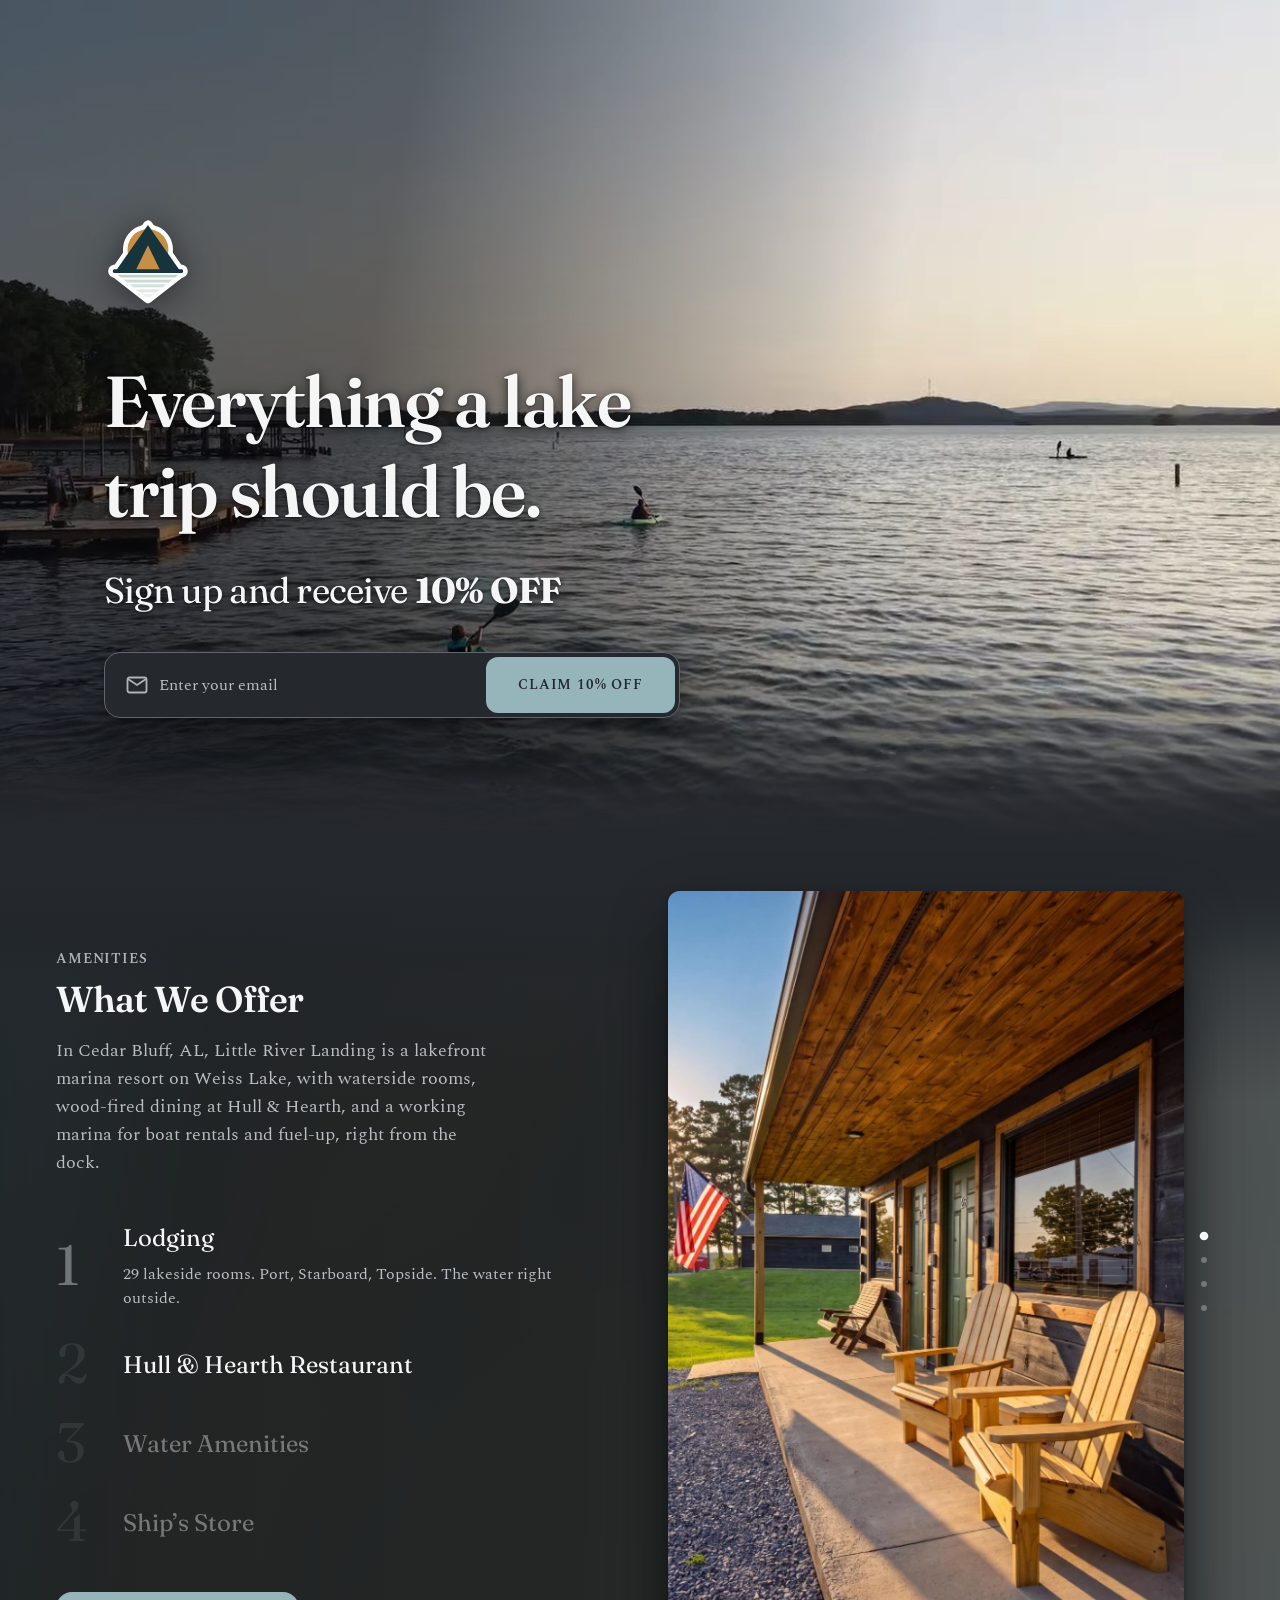
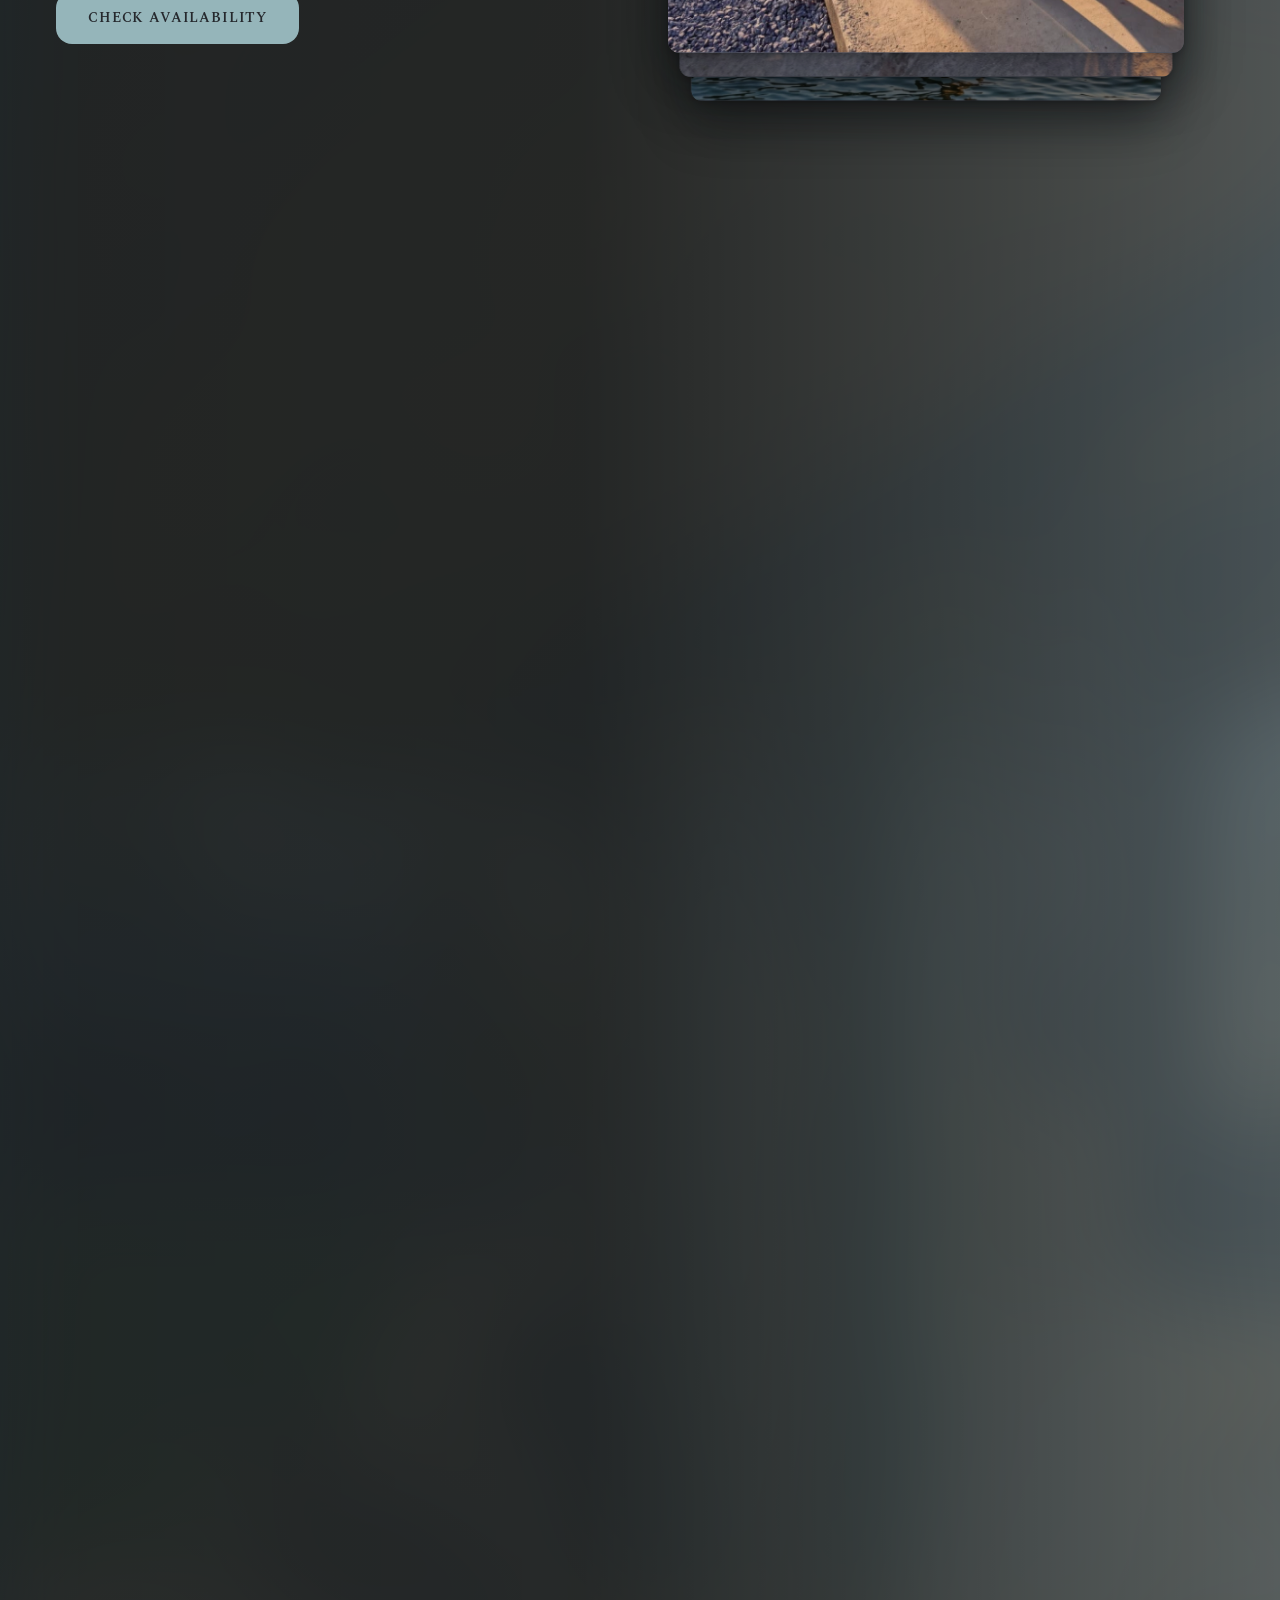
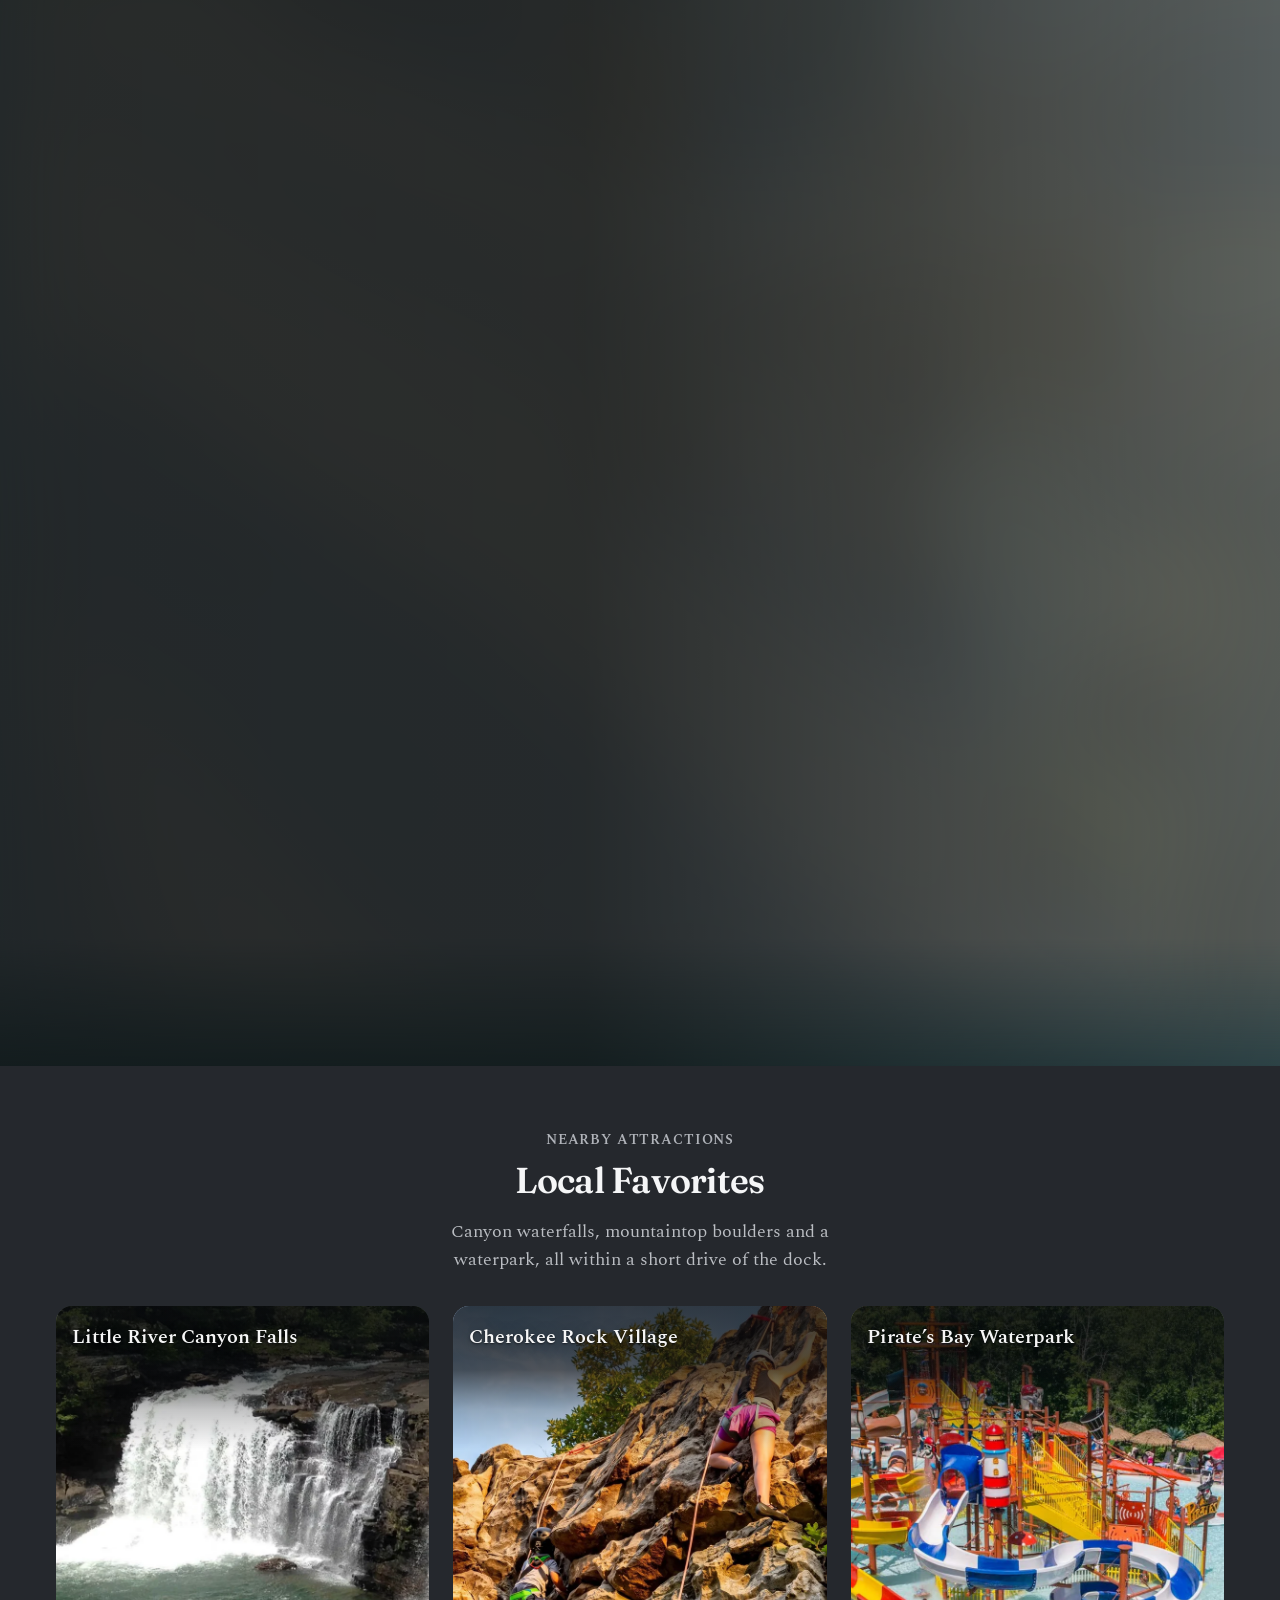
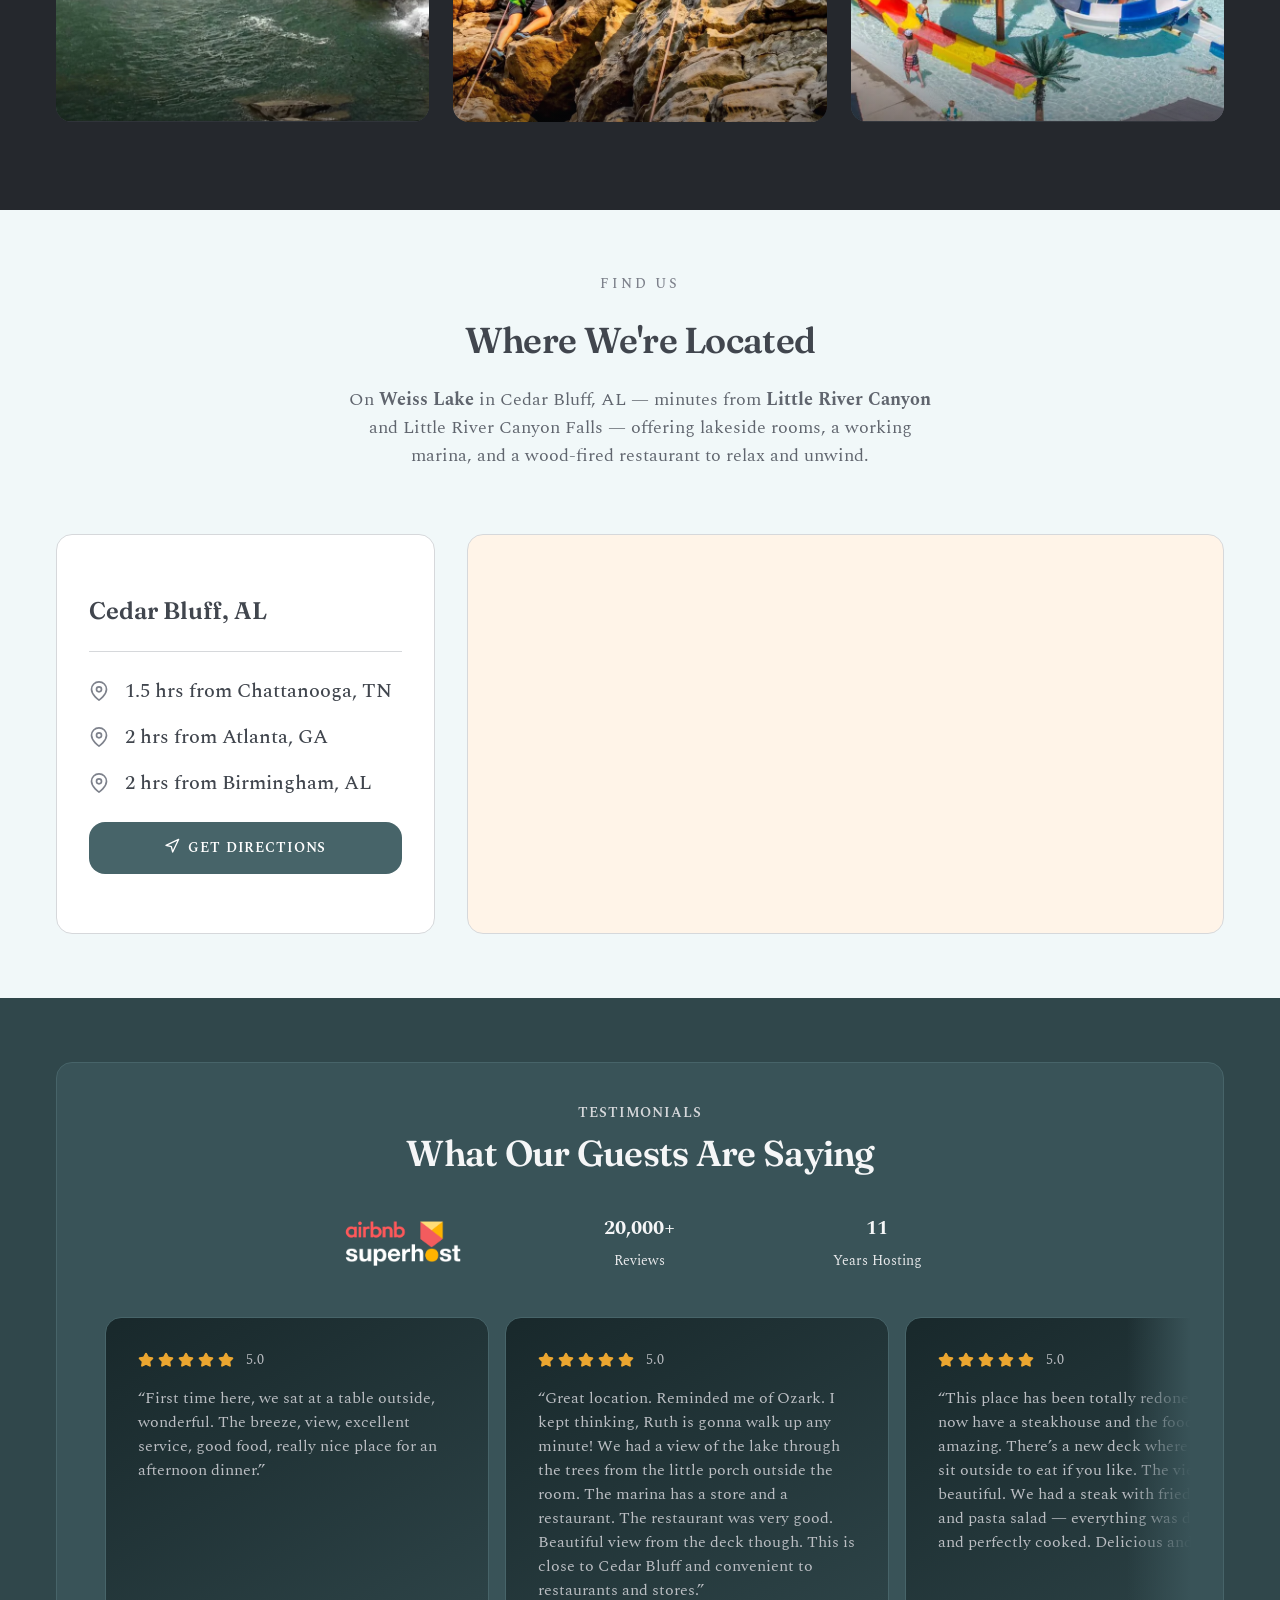
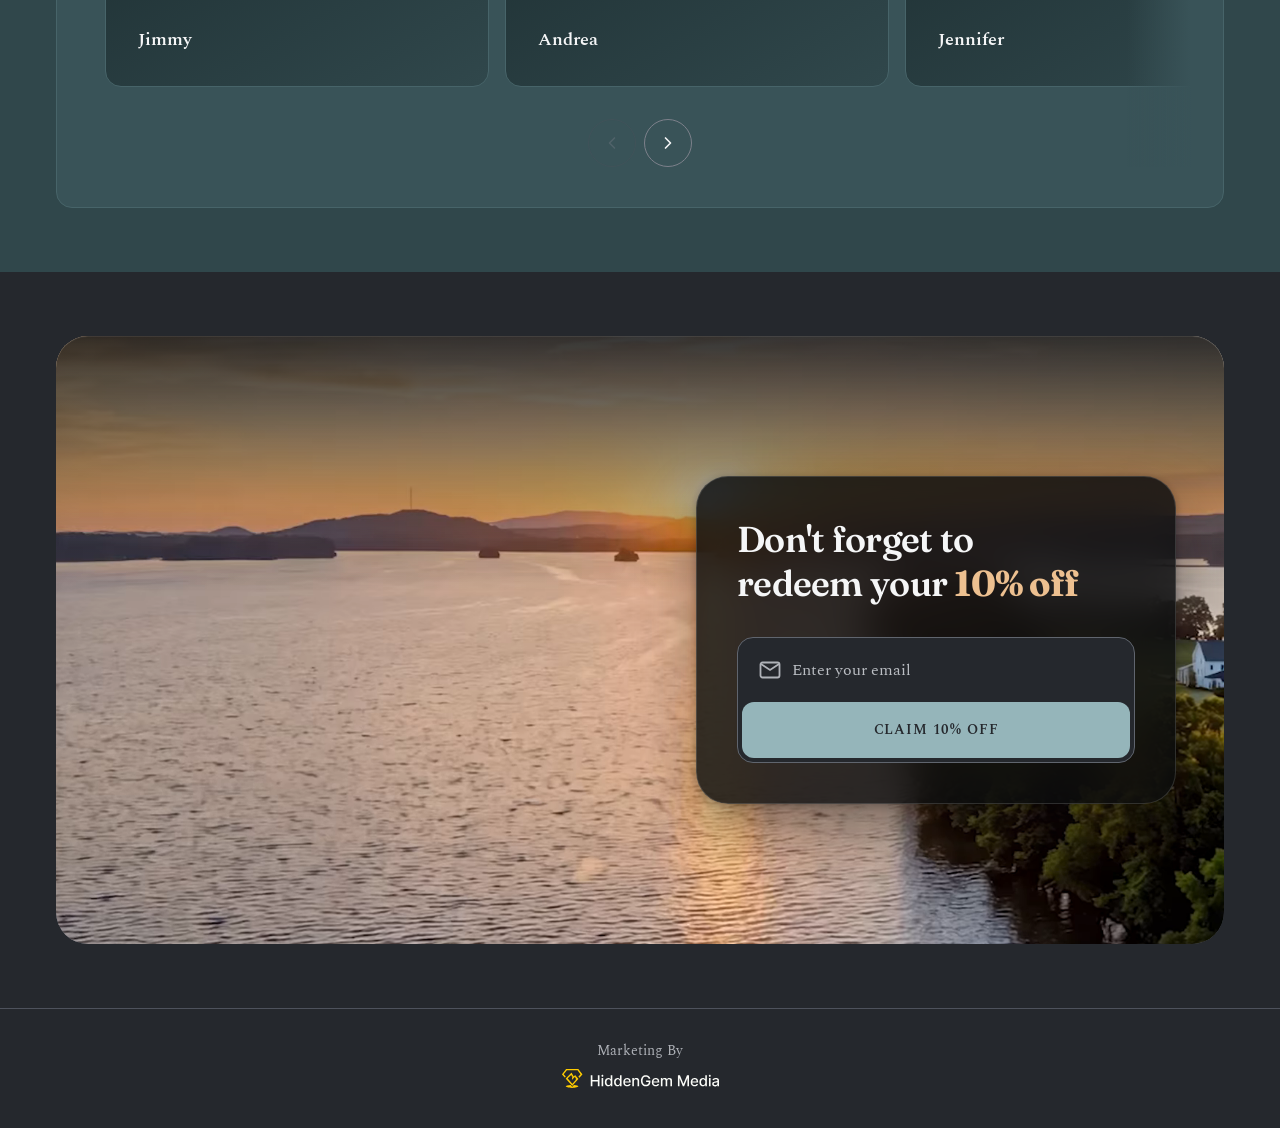
==== commit 83714eeb: "Campaign pages: bring amenity video clips over from index.html The four campaign copies had drifted " ====
--- a/booking.html
+++ b/booking.html
@@ -284,7 +284,22 @@
              beside it. Same four files, so nothing extra
              downloads, and alt stays empty because the title is
              right under it. -->
-        <img class="process__step-photo" src="assets/img/amenity-2.webp" alt="">
+        <!-- EVERY AMENITY PHOTO IS A LOOPING CLIP, here and in the deck
+             on the right. Same class as the <img> it replaced, so it
+             takes the photo's size, crop and radius; the still it
+             replaced is the poster, so before anything has loaded, or
+             without JavaScript, the section shows exactly what it used
+             to. data-play-in-view hands each one to the same script as
+             the closing offer's video: paused off screen, nudged if
+             autoplay was refused, held on the poster under reduced
+             motion. -->
+        <video class="process__step-photo"
+               poster="assets/img/amenity-2.webp"
+               autoplay muted loop playsinline preload="metadata"
+               aria-hidden="true"
+               data-play-in-view>
+          <source src="assets/video/lodging-1.mp4" type="video/mp4">
+        </video>
 
         <!-- THE TAP TARGET, phone only — the whole photograph, not a
              chevron in a corner of it. It fills the photo's grid
@@ -328,7 +343,13 @@
       </li>
 
       <li class="process__step" data-step="1">
-        <img class="process__step-photo" src="assets/img/amenity-1.webp" alt="">
+        <video class="process__step-photo"
+               poster="assets/img/amenity-1.webp"
+               autoplay muted loop playsinline preload="metadata"
+               aria-hidden="true"
+               data-play-in-view>
+          <source src="assets/video/hull-and-hearth-1.mp4" type="video/mp4">
+        </video>
 
         <button class="process__toggle" type="button"
                 aria-expanded="false"
@@ -344,7 +365,13 @@
       </li>
 
       <li class="process__step" data-step="2">
-        <img class="process__step-photo" src="assets/img/amenity-4.webp" alt="">
+        <video class="process__step-photo"
+               poster="assets/img/amenity-4.webp"
+               autoplay muted loop playsinline preload="metadata"
+               aria-hidden="true"
+               data-play-in-view>
+          <source src="assets/video/water-amenities-1.mp4" type="video/mp4">
+        </video>
 
         <button class="process__toggle" type="button"
                 aria-expanded="false"
@@ -360,7 +387,13 @@
       </li>
 
       <li class="process__step" data-step="3">
-        <img class="process__step-photo" src="assets/img/amenity-3.webp" alt="">
+        <video class="process__step-photo"
+               poster="assets/img/amenity-3.webp"
+               autoplay muted loop playsinline preload="metadata"
+               aria-hidden="true"
+               data-play-in-view>
+          <source src="assets/video/ships-store-1.mp4" type="video/mp4">
+        </video>
 
         <button class="process__toggle" type="button"
                 aria-expanded="false"
@@ -421,16 +454,40 @@
          DOM order is also the stacking order. -->
     <div class="process__media" data-process-media data-reveal="fade">
       <div class="process__card" data-step="0">
-        <img class="process__photo" src="assets/img/amenity-2.webp" alt="">
+        <video class="process__photo"
+               poster="assets/img/amenity-2.webp"
+               autoplay muted loop playsinline preload="metadata"
+               aria-hidden="true"
+               data-play-in-view>
+          <source src="assets/video/lodging-1.mp4" type="video/mp4">
+        </video>
       </div>
       <div class="process__card" data-step="1">
-        <img class="process__photo" src="assets/img/amenity-1.webp" alt="">
+        <video class="process__photo"
+               poster="assets/img/amenity-1.webp"
+               autoplay muted loop playsinline preload="metadata"
+               aria-hidden="true"
+               data-play-in-view>
+          <source src="assets/video/hull-and-hearth-1.mp4" type="video/mp4">
+        </video>
       </div>
       <div class="process__card" data-step="2">
-        <img class="process__photo" src="assets/img/amenity-4.webp" alt="">
+        <video class="process__photo"
+               poster="assets/img/amenity-4.webp"
+               autoplay muted loop playsinline preload="metadata"
+               aria-hidden="true"
+               data-play-in-view>
+          <source src="assets/video/water-amenities-1.mp4" type="video/mp4">
+        </video>
       </div>
       <div class="process__card" data-step="3">
-        <img class="process__photo" src="assets/img/amenity-3.webp" alt="">
+        <video class="process__photo"
+               poster="assets/img/amenity-3.webp"
+               autoplay muted loop playsinline preload="metadata"
+               aria-hidden="true"
+               data-play-in-view>
+          <source src="assets/video/ships-store-1.mp4" type="video/mp4">
+        </video>
       </div>
 
       <!-- THE DOTS. A rail down the right of the deck saying how many
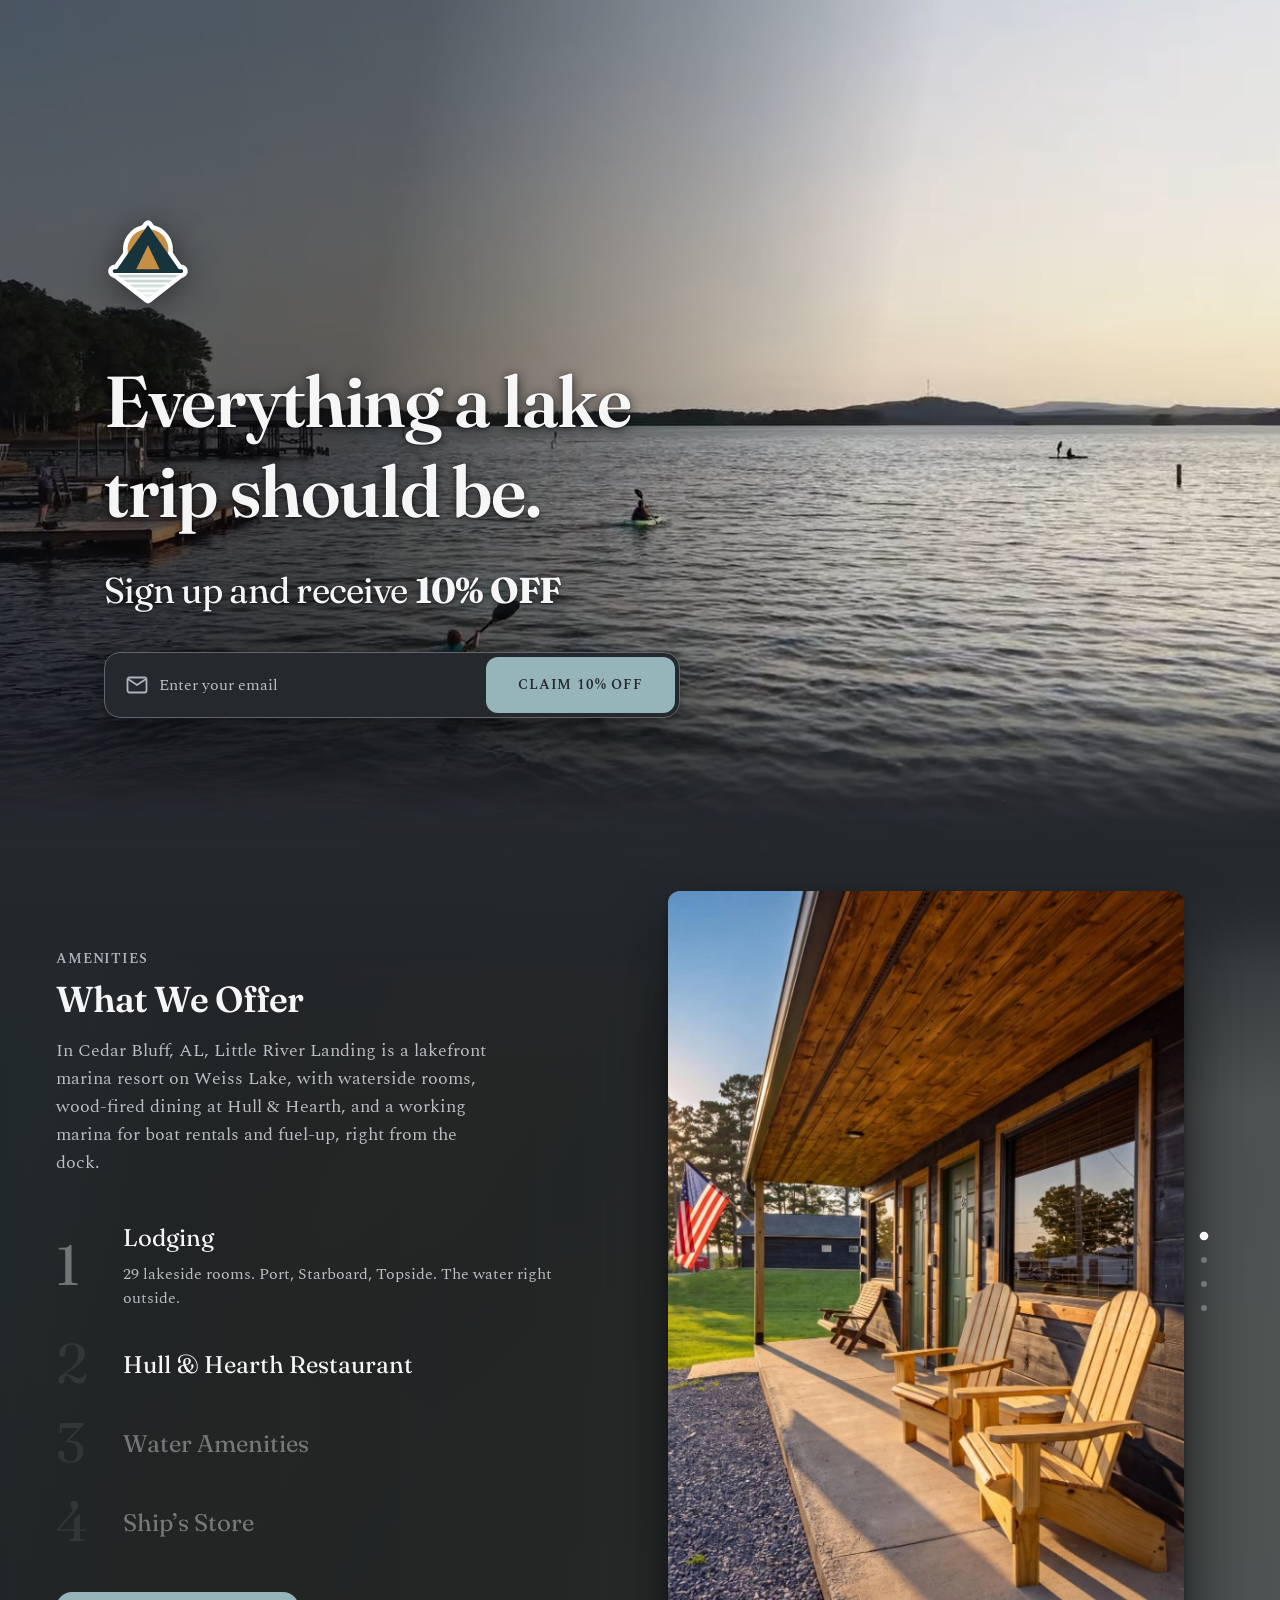
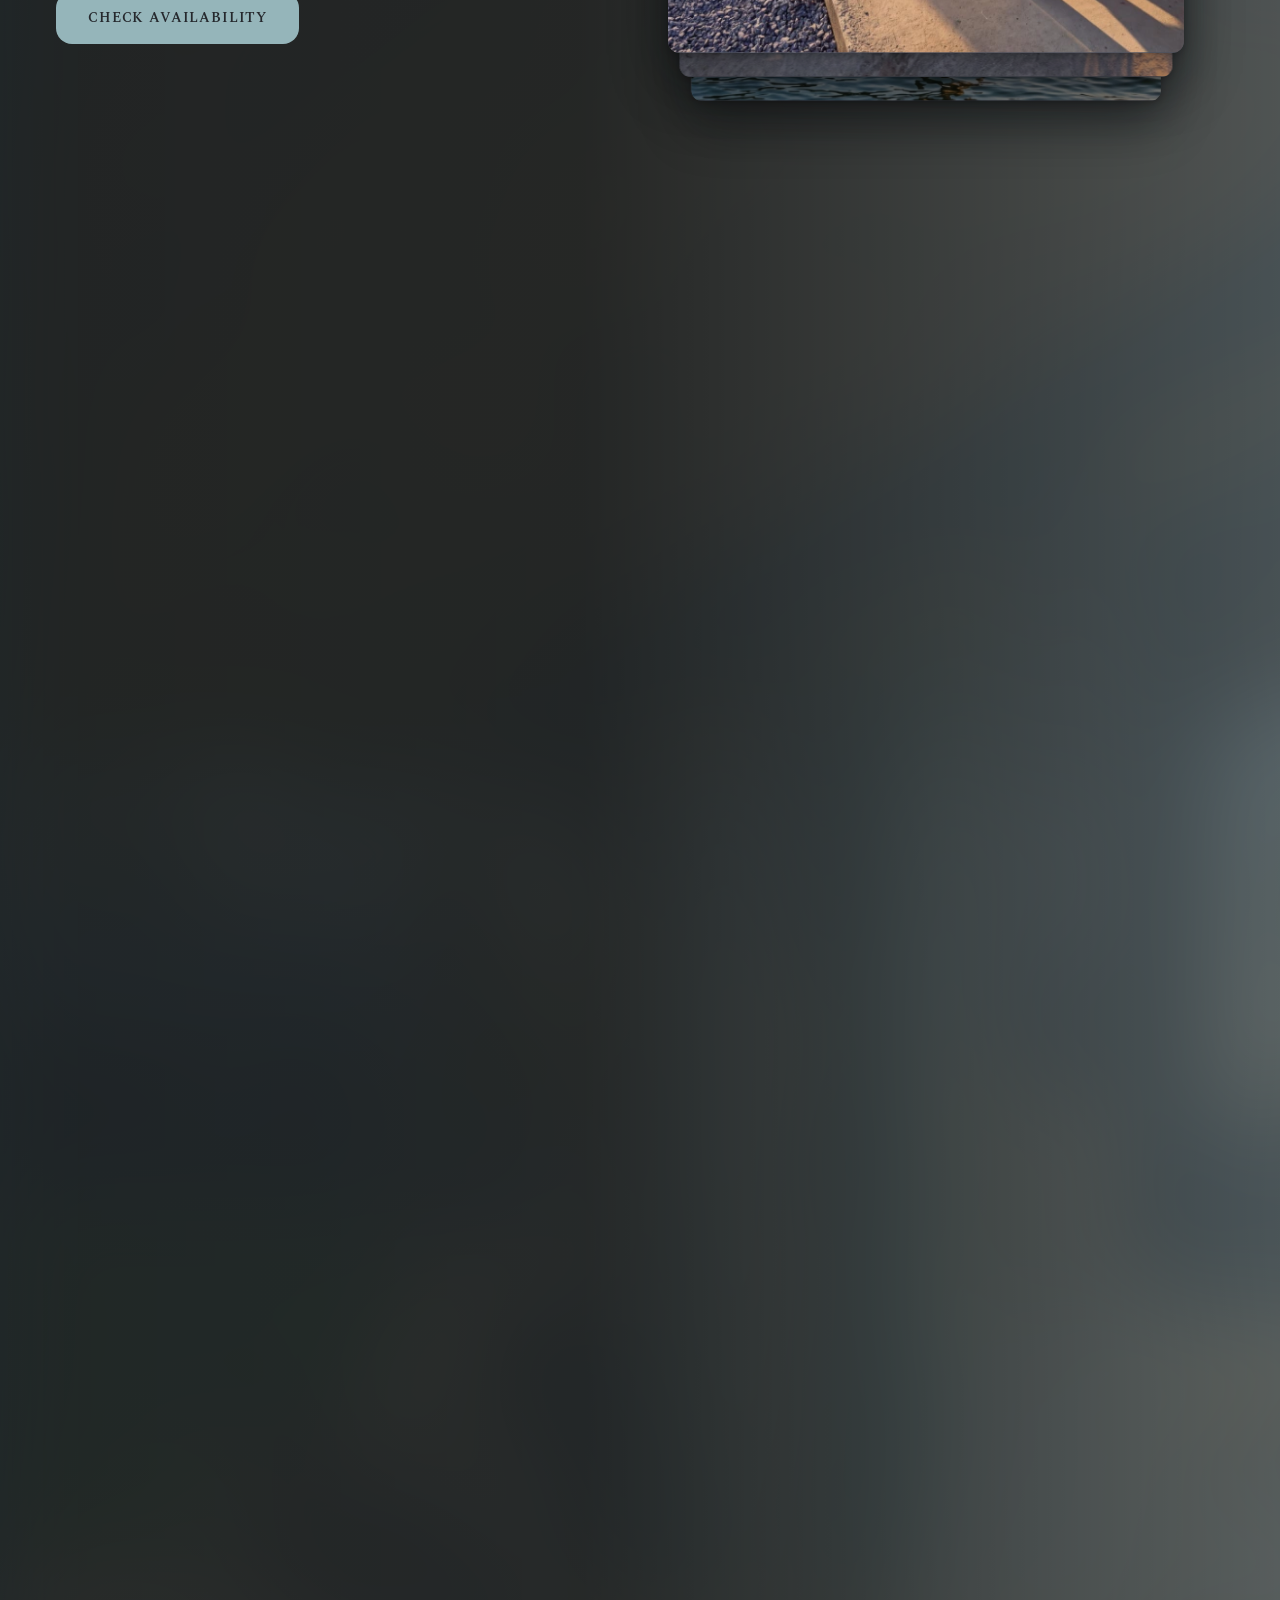
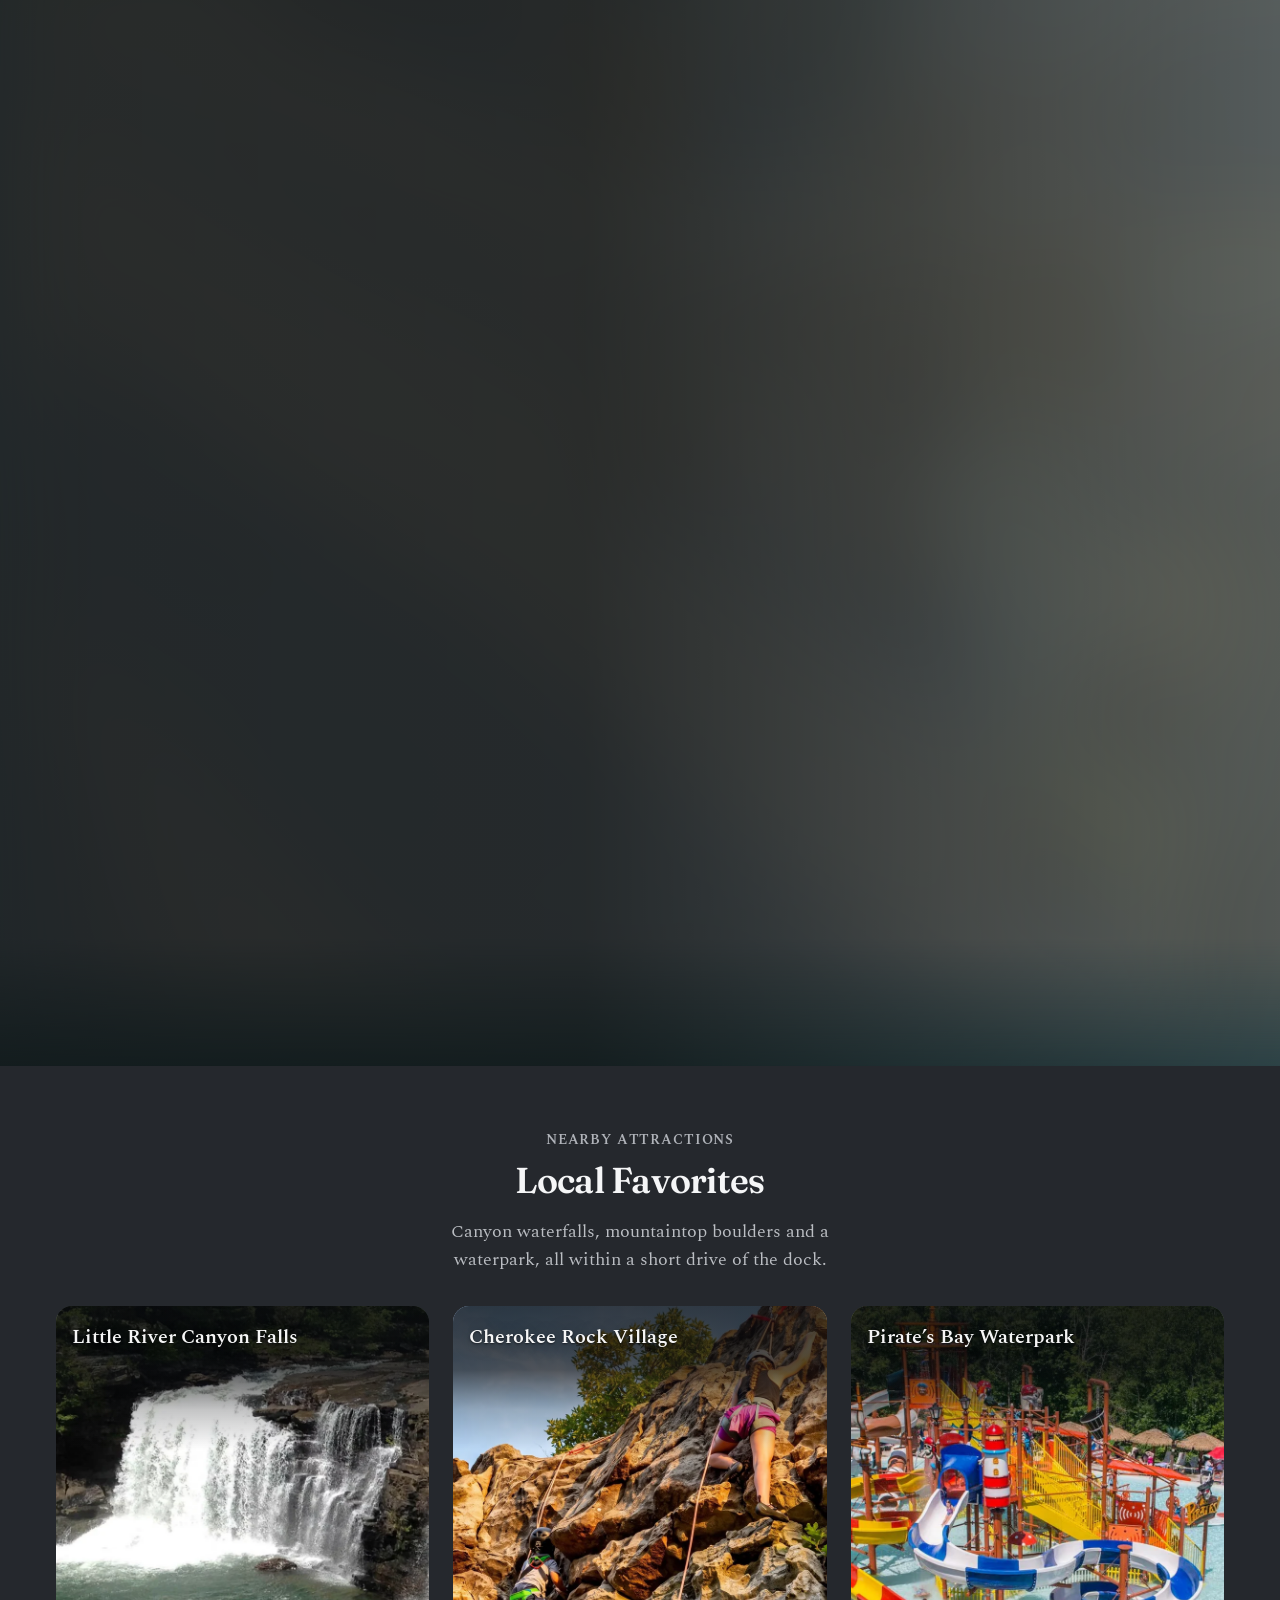
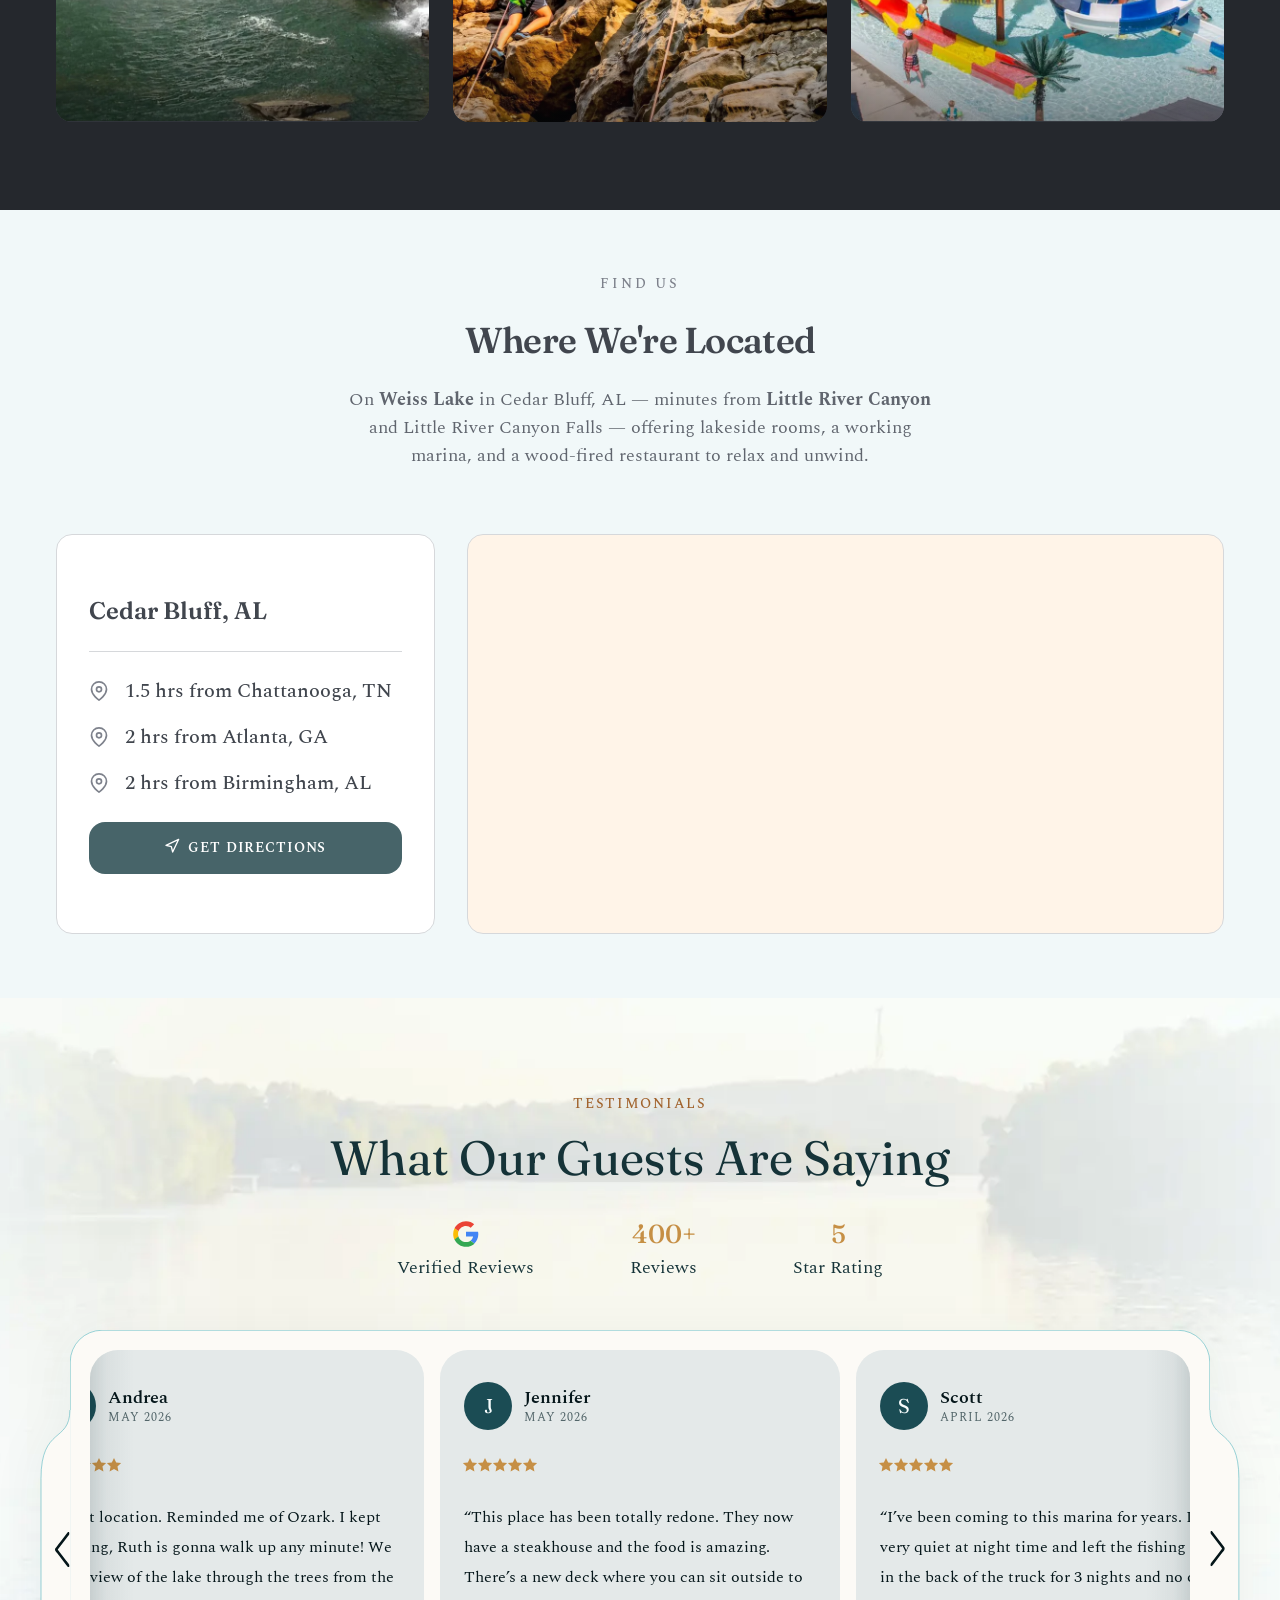
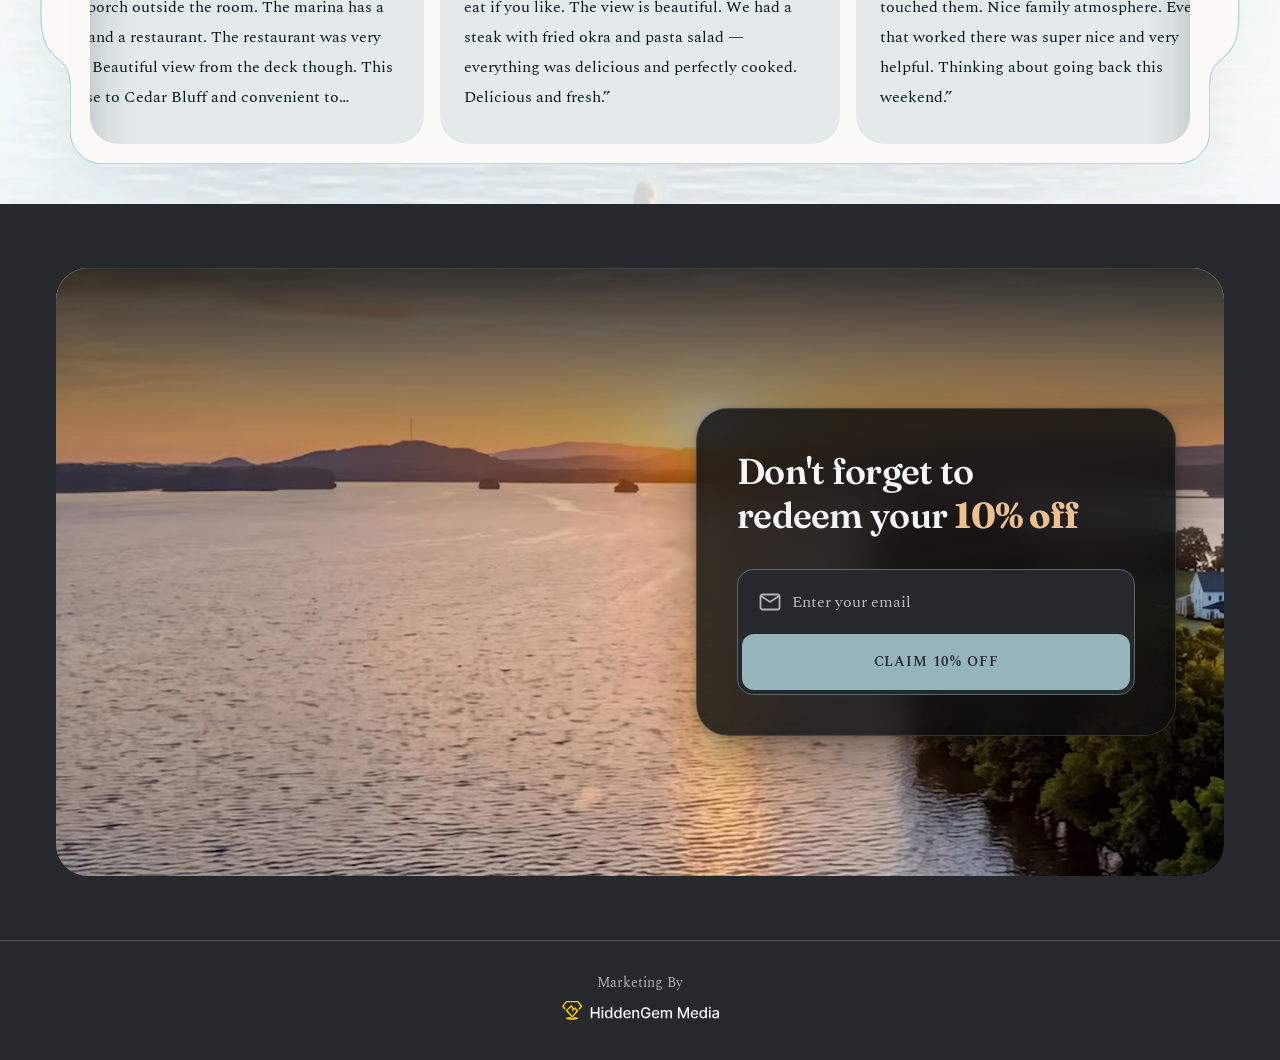
==== commit 95527ee9: "Testimonials: match the reference site's review section Lake photo behind, cream panel with a 0.5px " ====
--- a/booking.html
+++ b/booking.html
@@ -681,147 +681,154 @@
 </section>
 
 <!-- ============================================================
-     8 · TESTIMONIALS  —  badge + stats + self scrolling review rail
-     To use a review widget (Elfsight, etc.) instead, delete the
-     .review-rail block and paste the widget embed in its place.
-     ============================================================ -->
-<section class="section section--alt" id="reviews">
+     8 · TESTIMONIALS  —  trust row + looping review rail
+     Matches the testimonial block on little-river-landing-website:
+     lake photo behind, cream panel with a 0.5px teal outline, four
+     tinted cards, and a curved tab on each side that steps the rail.
+
+     The section is a light island on the dark page (data-theme="light"),
+     and every colour it uses is declared on .reviews in styles.css so
+     the block matches the reference exactly rather than the page ramp.
+
+     Review count, rating and dates are placeholders to confirm.
+     ============================================================ -->
+<section class="section reviews" id="reviews" data-theme="light" aria-labelledby="reviews-title">
+  <!-- Glyphs used only in this section. Kept here rather than in a
+       page-wide sprite so the block travels whole between pages. -->
+  <svg class="reviews__sprite" width="0" height="0" aria-hidden="true" focusable="false">
+    <symbol id="lrl-star" viewBox="0 0 24 24"><path d="M12 2.5l2.9 6.1 6.6.8-4.9 4.6 1.3 6.6L12 17.3l-5.9 3.3 1.3-6.6L2.5 9.4l6.6-.8L12 2.5z"/></symbol>
+    <symbol id="lrl-chevron-rail" viewBox="7.1665 121.3721 14.5377 35.2539"><path d="M20.8624 121.374C21.6416 121.298 21.8814 123.201 21.4685 123.865C21.2806 124.167 21.0918 124.374 20.8832 124.641L19.6977 126.164L13.4135 134.349L11.0913 137.362C10.8425 137.682 10.5745 137.959 10.3206 138.292C10.0133 138.694 9.89377 138.931 10.2119 139.433C10.4101 139.788 10.7576 140.064 10.968 140.378C11.3213 140.905 11.7349 141.355 12.1016 141.847L17.2487 148.62C17.6274 149.116 18.0441 149.371 18.3448 150.055C18.4018 150.184 18.9969 150.649 19.0838 150.807C19.4011 151.386 19.705 151.784 20.1365 152.204C20.2381 152.303 20.4474 152.674 20.5613 152.82C20.9354 153.299 21.2895 153.806 21.6348 154.32C21.6777 154.988 21.8228 155.391 21.4969 156.017C21.1016 156.777 20.5569 156.77 20.0358 156.303C19.2232 155.476 18.3607 154.23 17.6104 153.261L13.091 147.38L9.45133 142.668C8.832 141.873 8.20003 141.098 7.59763 140.278C7.14633 139.664 6.99508 138.631 7.40862 137.917C7.74838 137.33 8.22658 136.815 8.62677 136.289C10.0774 134.382 11.5758 132.553 13.0388 130.659L17.6056 124.723C18.3484 123.75 19.1192 122.629 19.9199 121.735C20.1142 121.518 20.6036 121.425 20.8624 121.374Z"/></symbol>
+  </svg>
+
+  <!-- The photo is pre-washed to the section colour at its edges,
+       so it sits at full opacity with no scrim over it. -->
+  <div class="reviews__bg" aria-hidden="true">
+    <img class="reviews__bg-img" src="assets/img/testimonials-bg.webp" width="1440" height="736" alt="" loading="lazy" decoding="async">
+  </div>
+
   <div class="container">
-    <div class="panel" data-reveal-group>
+    <div class="reviews__head" data-reveal-group>
       <p class="eyebrow type-eyebrow">TESTIMONIALS</p>
-      <h2 class="heading type-section-title">What Our Guests Are Saying</h2>
-
-      <div class="stats">
-        <div class="stats__badge"><img src="assets/img/super-host-logo-reversed.png" alt="Airbnb Superhost" width="1374" height="712" loading="lazy" decoding="async"></div>
-        <div class="stat">
-          <div class="stat__number type-card-title fw-bold">20,000+</div>
-          <div class="stat__label type-caption">Reviews</div>
-        </div>
-        <div class="stat">
-          <div class="stat__number type-card-title fw-bold">11</div>
-          <div class="stat__label type-caption">Years Hosting</div>
-        </div>
-      </div>
-
-      <!-- A DRIVEN RAIL. It used to scroll itself on a loop, with
-           hovering as the only way to stop it; now it holds still
-           and the arrows below move it a card at a time. Where
-           there is no mouse the arrows are not there and a thumb
-           swipes the row, which is what a phone did before too.
-
-           Add or remove cards freely. The old version cloned the
-           set to close its loop, which meant the count had to be
-           EVEN or the seam did not line up — that constraint is
-           gone with the loop. One card or nine, the arrows work
-           out the distance from the cards themselves, and they
-           hide themselves if everything already fits.
-
-           data-rail-scroller marks the element that actually
-           scrolls and data-rail-items the one whose children are
-           the cards. They are two different elements here — the
-           track is wider than its viewport by design — and the
-           script needs both: the step comes from the cards, the
-           scrolling happens on the viewport. -->
-      <div class="review-rail" data-reveal="fade">
-        <div class="review-rail__viewport" data-rail-scroller>
+      <h2 class="heading" id="reviews-title">What Our Guests Are Saying</h2>
+    </div>
+
+    <!-- Trust row: three value-over-label columns, one row at every width. -->
+    <div class="reviews__summary" data-reveal-group>
+      <div class="review-stat">
+        <span class="review-stat__value review-stat__value--logo">
+          <svg class="review-stat__logo" viewBox="0 0 24 24" aria-hidden="true" focusable="false">
+            <path fill="#EA4335" d="M12 5.04c1.94 0 3.28.84 4.04 1.54l2.95-2.88C17.2 2.02 14.84 1 12 1 7.7 1 3.99 3.47 2.18 7.07l3.38 2.62C6.4 7.17 8.97 5.04 12 5.04Z"/>
+            <path fill="#4285F4" d="M22.56 12.25c0-.9-.08-1.56-.25-2.25H12v4.09h6.06c-.12 1.02-.78 2.55-2.25 3.58l3.29 2.55c1.97-1.82 3.46-4.5 3.46-7.97Z"/>
+            <path fill="#FBBC05" d="M5.56 14.31A6.99 6.99 0 0 1 5.18 12c0-.8.14-1.58.37-2.31L2.17 7.07A11.02 11.02 0 0 0 1 12c0 1.77.42 3.45 1.17 4.93l3.39-2.62Z"/>
+            <path fill="#34A853" d="M12 23c2.97 0 5.46-.98 7.28-2.66l-3.29-2.55c-.9.62-2.08 1.06-3.99 1.06-3.03 0-5.6-2-6.52-4.76l-3.38 2.62C3.91 20.53 7.64 23 12 23Z"/>
+          </svg>
+        </span>
+        <span class="review-stat__label">Verified Reviews</span>
+      </div>
+      <div class="review-stat">
+        <span class="review-stat__value" data-count="400" data-count-suffix="+">400+</span>
+        <span class="review-stat__label">Reviews</span>
+      </div>
+      <div class="review-stat">
+        <span class="review-stat__value">5</span>
+        <span class="review-stat__label">Star Rating</span>
+      </div>
+    </div>
+
+    <!-- THE RAIL. data-rail-loop makes script.js clone the card set
+         either side of itself, so both edges always show a neighbour
+         and Next/Prev never run out. data-rail-persist keeps the tabs
+         on screen even when every card fits.
+
+         Add or remove cards freely — any count works. The centred
+         card is always whole; its neighbours peek equally either
+         side. On phones the tabs are hidden and a thumb swipes. -->
+    <div class="review-rail" data-reveal="fade">
+      <div class="review-rail__panel">
+        <!-- The 0.5px outline is an SVG rect, not a CSS border, so it
+             anti-aliases to the same weight as the tabs' stroke. -->
+        <svg class="review-rail__outline" width="0" height="0" aria-hidden="true" focusable="false"><rect/></svg>
+        <div class="review-rail__viewport" data-rail-scroller data-rail-loop>
           <div class="review-rail__track" data-rail-items>
 
-          <article class="review">
-            <p class="review__rating" role="img" aria-label="Rated 5.0 out of 5">
-              <span class="icon icon--sm icon--star" aria-hidden="true"></span>
-              <span class="icon icon--sm icon--star" aria-hidden="true"></span>
-              <span class="icon icon--sm icon--star" aria-hidden="true"></span>
-              <span class="icon icon--sm icon--star" aria-hidden="true"></span>
-              <span class="icon icon--sm icon--star" aria-hidden="true"></span>
-              <span class="review__score type-caption">5.0</span>
-            </p>
-
-            <p class="review__body type-body">&ldquo;First time here, we sat at a table outside, wonderful. The breeze, view, excellent service, good food, really nice place for an afternoon dinner.&rdquo;</p>
-
-            <footer class="review__guest">
-              <p class="review__name type-body-lg fw-semibold">Jimmy</p>
-            </footer>
-          </article>
-
-          <article class="review">
-            <p class="review__rating" role="img" aria-label="Rated 5.0 out of 5">
-              <span class="icon icon--sm icon--star" aria-hidden="true"></span>
-              <span class="icon icon--sm icon--star" aria-hidden="true"></span>
-              <span class="icon icon--sm icon--star" aria-hidden="true"></span>
-              <span class="icon icon--sm icon--star" aria-hidden="true"></span>
-              <span class="icon icon--sm icon--star" aria-hidden="true"></span>
-              <span class="review__score type-caption">5.0</span>
-            </p>
-
-            <p class="review__body type-body">&ldquo;Great location. Reminded me of Ozark. I kept thinking, Ruth is gonna walk up any minute! We had a view of the lake through the trees from the little porch outside the room. The marina has a store and a restaurant. The restaurant was very good. Beautiful view from the deck though. This is close to Cedar Bluff and convenient to restaurants and stores.&rdquo;</p>
-
-            <footer class="review__guest">
-              <p class="review__name type-body-lg fw-semibold">Andrea</p>
-            </footer>
-          </article>
-
-          <article class="review">
-            <p class="review__rating" role="img" aria-label="Rated 5.0 out of 5">
-              <span class="icon icon--sm icon--star" aria-hidden="true"></span>
-              <span class="icon icon--sm icon--star" aria-hidden="true"></span>
-              <span class="icon icon--sm icon--star" aria-hidden="true"></span>
-              <span class="icon icon--sm icon--star" aria-hidden="true"></span>
-              <span class="icon icon--sm icon--star" aria-hidden="true"></span>
-              <span class="review__score type-caption">5.0</span>
-            </p>
-
-            <p class="review__body type-body">&ldquo;This place has been totally redone. They now have a steakhouse and the food is amazing. There&rsquo;s a new deck where you can sit outside to eat if you like. The view is beautiful. We had a steak with fried okra and pasta salad &mdash; everything was delicious and perfectly cooked. Delicious and fresh.&rdquo;</p>
-
-            <footer class="review__guest">
-              <p class="review__name type-body-lg fw-semibold">Jennifer</p>
-            </footer>
-          </article>
-
-          <article class="review">
-            <p class="review__rating" role="img" aria-label="Rated 5.0 out of 5">
-              <span class="icon icon--sm icon--star" aria-hidden="true"></span>
-              <span class="icon icon--sm icon--star" aria-hidden="true"></span>
-              <span class="icon icon--sm icon--star" aria-hidden="true"></span>
-              <span class="icon icon--sm icon--star" aria-hidden="true"></span>
-              <span class="icon icon--sm icon--star" aria-hidden="true"></span>
-              <span class="review__score type-caption">5.0</span>
-            </p>
-
-            <p class="review__body type-body">&ldquo;I&rsquo;ve been coming to this marina for years. It was very quiet at night time and left the fishing rods in the back of the truck for 3 nights and no one touched them. Nice family atmosphere. Everyone that worked there was super nice and very helpful. Thinking about going back this weekend.&rdquo;</p>
-
-            <footer class="review__guest">
-              <p class="review__name type-body-lg fw-semibold">Scott</p>
-            </footer>
-          </article>
+            <article class="review">
+              <header class="review__head">
+                <span class="review__avatar" aria-hidden="true">J</span>
+                <div>
+                  <p class="review__name">Jimmy</p>
+                  <p class="review__date"><time datetime="2026-06">June 2026</time></p>
+                </div>
+              </header>
+              <span class="review__stars" role="img" aria-label="Rated 5 out of 5">
+                <svg class="review__star" aria-hidden="true"><use href="#lrl-star"/></svg><svg class="review__star" aria-hidden="true"><use href="#lrl-star"/></svg><svg class="review__star" aria-hidden="true"><use href="#lrl-star"/></svg><svg class="review__star" aria-hidden="true"><use href="#lrl-star"/></svg><svg class="review__star" aria-hidden="true"><use href="#lrl-star"/></svg>
+              </span>
+              <p class="review__body">&ldquo;First time here, we sat at a table outside, wonderful. The breeze, view, excellent service, good food, really nice place for an afternoon dinner.&rdquo;</p>
+              <button class="review__more" type="button" data-read-more>Read More</button>
+            </article>
+
+            <article class="review">
+              <header class="review__head">
+                <span class="review__avatar" aria-hidden="true">A</span>
+                <div>
+                  <p class="review__name">Andrea</p>
+                  <p class="review__date"><time datetime="2026-05">May 2026</time></p>
+                </div>
+              </header>
+              <span class="review__stars" role="img" aria-label="Rated 5 out of 5">
+                <svg class="review__star" aria-hidden="true"><use href="#lrl-star"/></svg><svg class="review__star" aria-hidden="true"><use href="#lrl-star"/></svg><svg class="review__star" aria-hidden="true"><use href="#lrl-star"/></svg><svg class="review__star" aria-hidden="true"><use href="#lrl-star"/></svg><svg class="review__star" aria-hidden="true"><use href="#lrl-star"/></svg>
+              </span>
+              <p class="review__body">&ldquo;Great location. Reminded me of Ozark. I kept thinking, Ruth is gonna walk up any minute! We had a view of the lake through the trees from the little porch outside the room. The marina has a store and a restaurant. The restaurant was very good. Beautiful view from the deck though. This is close to Cedar Bluff and convenient to restaurants and stores.&rdquo;</p>
+              <button class="review__more" type="button" data-read-more>Read More</button>
+            </article>
+
+            <article class="review">
+              <header class="review__head">
+                <span class="review__avatar" aria-hidden="true">J</span>
+                <div>
+                  <p class="review__name">Jennifer</p>
+                  <p class="review__date"><time datetime="2026-05">May 2026</time></p>
+                </div>
+              </header>
+              <span class="review__stars" role="img" aria-label="Rated 5 out of 5">
+                <svg class="review__star" aria-hidden="true"><use href="#lrl-star"/></svg><svg class="review__star" aria-hidden="true"><use href="#lrl-star"/></svg><svg class="review__star" aria-hidden="true"><use href="#lrl-star"/></svg><svg class="review__star" aria-hidden="true"><use href="#lrl-star"/></svg><svg class="review__star" aria-hidden="true"><use href="#lrl-star"/></svg>
+              </span>
+              <p class="review__body">&ldquo;This place has been totally redone. They now have a steakhouse and the food is amazing. There&rsquo;s a new deck where you can sit outside to eat if you like. The view is beautiful. We had a steak with fried okra and pasta salad &mdash; everything was delicious and perfectly cooked. Delicious and fresh.&rdquo;</p>
+              <button class="review__more" type="button" data-read-more>Read More</button>
+            </article>
+
+            <article class="review">
+              <header class="review__head">
+                <span class="review__avatar" aria-hidden="true">S</span>
+                <div>
+                  <p class="review__name">Scott</p>
+                  <p class="review__date"><time datetime="2026-04">April 2026</time></p>
+                </div>
+              </header>
+              <span class="review__stars" role="img" aria-label="Rated 5 out of 5">
+                <svg class="review__star" aria-hidden="true"><use href="#lrl-star"/></svg><svg class="review__star" aria-hidden="true"><use href="#lrl-star"/></svg><svg class="review__star" aria-hidden="true"><use href="#lrl-star"/></svg><svg class="review__star" aria-hidden="true"><use href="#lrl-star"/></svg><svg class="review__star" aria-hidden="true"><use href="#lrl-star"/></svg>
+              </span>
+              <p class="review__body">&ldquo;I&rsquo;ve been coming to this marina for years. It was very quiet at night time and left the fishing rods in the back of the truck for 3 nights and no one touched them. Nice family atmosphere. Everyone that worked there was super nice and very helpful. Thinking about going back this weekend.&rdquo;</p>
+              <button class="review__more" type="button" data-read-more>Read More</button>
+            </article>
 
           </div>
         </div>
-
-        <!-- Centred rather than up beside the heading, which is
-             where the other rail on this page put its arrows. This
-             panel's header is centre aligned, so arrows hung to one
-             side of it would be the only off-centre thing in the
-             block. type="button" so they never submit the offer
-             form higher up the page.
-
-             The label says what the control does, not what the
-             glyph is — a screen reader user is told "previous
-             reviews", and the chevron is aria-hidden because it
-             carries no information the label does not. -->
-        <div class="rail-nav rail-nav--center" data-rail-nav>
-          <button class="rail-nav__btn" type="button" data-rail-prev aria-label="Previous reviews">
-            <svg viewBox="0 0 24 24" fill="none" stroke="currentColor" stroke-width="2"
-                 stroke-linecap="round" stroke-linejoin="round" aria-hidden="true" focusable="false">
-              <path d="m15 18-6-6 6-6"/>
-            </svg>
-          </button>
-          <button class="rail-nav__btn" type="button" data-rail-next aria-label="Next reviews">
-            <svg viewBox="0 0 24 24" fill="none" stroke="currentColor" stroke-width="2"
-                 stroke-linecap="round" stroke-linejoin="round" aria-hidden="true" focusable="false">
-              <path d="m9 18 6-6-6-6"/>
-            </svg>
-          </button>
-        </div>
+      </div>
+
+      <!-- The tabs. Each is a transparent hit target that reaches 16px
+           past the tab; the inline SVG draws the cream tab with its
+           S-curve shoulders, overlapping the panel edge by 1px so the
+           outline runs unbroken from panel onto tab. Next is the same
+           asset mirrored. type="button" so they never submit a form. -->
+      <div class="review-rail__nav" data-rail-nav data-rail-persist>
+        <button class="review-rail__btn" type="button" data-rail-prev aria-label="Previous reviews">
+          <svg class="review-rail__tab" viewBox="0 0 29.8711 273.669" width="0" height="0" aria-hidden="true" focusable="false"><path class="review-rail__tab-fill" d="M29.8711 0H28.8711C28.8711 32.9784 0 16.1357 0 68.4219V205.247C0 257.533 28.8711 240.691 28.8711 273.669H29.8711Z"/><path class="review-rail__tab-line" d="M28.8711 0C28.8711 32.9784 0 16.1357 0 68.4219V205.247C0 257.533 28.8711 240.691 28.8711 273.669"/></svg>
+          <svg class="review-rail__glyph" aria-hidden="true" focusable="false"><use href="#lrl-chevron-rail"/></svg>
+        </button>
+        <button class="review-rail__btn" type="button" data-rail-next aria-label="Next reviews">
+          <svg class="review-rail__tab" viewBox="0 0 29.8711 273.669" width="0" height="0" aria-hidden="true" focusable="false"><path class="review-rail__tab-fill" d="M29.8711 0H28.8711C28.8711 32.9784 0 16.1357 0 68.4219V205.247C0 257.533 28.8711 240.691 28.8711 273.669H29.8711Z"/><path class="review-rail__tab-line" d="M28.8711 0C28.8711 32.9784 0 16.1357 0 68.4219V205.247C0 257.533 28.8711 240.691 28.8711 273.669"/></svg>
+          <svg class="review-rail__glyph" aria-hidden="true" focusable="false"><use href="#lrl-chevron-rail"/></svg>
+        </button>
       </div>
     </div>
   </div>
--- a/_template.css
+++ b/_template.css
@@ -761,7 +761,7 @@
    set in this layer.
 
    Display family and lining numerals. The Georgia fallback inside
-   --font-display has OLDSTYLE numerals, which would render WELCOM10 with an
+   --font-display has OLDSTYLE numerals, which would render WELCOME10 with an
    x-height 1 and 0 — a code that reads wrong is a code that gets typed wrong,
    so this does not get to depend on the webfont arriving. */
 .type-code {
--- a/styles.css
+++ b/styles.css
@@ -974,31 +974,6 @@
    nav on and you break that. */
 .rail-nav[hidden] { display: none; }
 
-/* The reviews' variant: centred under its rail rather than hung
-   beside a heading, because that panel's header is centre
-   aligned and arrows off to one side would be the only thing in
-   the block that is not.
-
-   GATED ON A POINTER, NOT ON A WIDTH, which is the one thing that
-   differs from the nav in the section header. That one is a
-   desktop-layout decision — it appears when the header goes
-   two-column at 1024px. This one replaces the self-scrolling
-   animation that used to run, and that animation ran wherever
-   there was a mouse, including in a 900px-wide window. Gating on
-   width instead would leave a narrow desktop window with neither
-   the animation it used to have nor the arrows that replaced it.
-   A touchscreen gets no arrows and swipes the row, as before. */
-.rail-nav--center { display: none; }
-
-@media (hover: hover) and (pointer: fine) {
-  .rail-nav--center {
-    display: flex;
-    justify-content: center;
-    gap: var(--space-3);
-    margin-top: var(--space-5);
-  }
-}
-
 .rail-nav__btn {
   display: grid;
   place-items: center;
@@ -2551,163 +2526,6 @@
   .tall-card:hover .tall-card__img  { transform: scale(1.04); }
 }
 
-/* 8 · Review card
-   ------------------------------------------------------------
-   The card sits inside .panel, which carries data-theme="light",
-   so every token below resolves against the white panel rather
-   than the dark page. That is what lets one rule set describe a
-   raised surface without naming a single colour: secondary to
-   tertiary is a half step up from the panel's primary, and the
-   hairline does the rest.
-
-   Rating on top, quote in the middle, guest at the foot. The
-   order is deliberate — the score is the thing a skimmer reads,
-   the name is the thing that makes the quote credible, and the
-   quote only earns its length once both are established. */
-.review {
-  display: flex;
-  flex-direction: column;
-  /* 320px on a phone. Wide enough for four or five words a line,
-     which is where a quote stops reading like a caption, and
-     narrow enough to leave the next card's edge showing. */
-  width: min(20rem, calc(100vw - var(--space-9)));
-  /* Recessed rather than raised: the panel is brand-800, and a card
-     one step LIGHTER (brand-700) drops the quote's secondary text to
-     3.3:1. Two steps down the same ramp holds 8.2:1 at the dark end
-     and 5.3:1 at the light one, and the card still reads as its own
-     surface — a 1.9:1 luminance step off the panel. */
-  background: linear-gradient(
-    150deg,
-    var(--brand-950) 0%,
-    var(--brand-900) 100%
-  );
-  border: 1px solid var(--brand-700);
-  /* The card is darker than the panel, so the ramp's own text values
-     apply again here rather than the panel's lightened ones. */
-  --color-text-secondary: var(--gray-300);
-  --color-text-tertiary:  var(--gray-400);
-  border-radius: var(--radius-lg);
-  color: var(--color-text-primary);
-  padding: var(--space-4);
-  text-align: left;
-}
-
-/* --space-1 is the icon gap the scale exists for. The score is
-   pushed off the last star by a full step so it reads as a
-   separate fact and not a sixth glyph. */
-.review__rating {
-  display: flex;
-  align-items: center;
-  gap: var(--space-1);
-  color: var(--color-fg-rating);
-  margin-bottom: var(--space-3);
-}
-/* Secondary, not tertiary. The reference builds its three tier
-   hierarchy purely out of lightness, which works on its dark card
-   and does not survive the trip to a light one: gray-600 at 14px
-   lands on 3.2:1 against the foot of the card's gradient, short
-   of the 4.5:1 that small text owes. Every 14px line here is
-   secondary, and the hierarchy comes from position and weight
-   instead — which is the more durable way to build one anyway. */
-.review__score {
-  margin-left: var(--space-2);
-  color: var(--color-text-secondary);
-  font-variant-numeric: tabular-nums;
-}
-
-/* margin-top: auto pins the guest to the bottom edge, so a short
-   quote and a long one still line their names up across the
-   rail. Without it a two line review floats its name halfway up
-   the card and the row looks broken. */
-.review__body  { color: var(--color-text-secondary); margin-bottom: var(--space-4); }
-.review__guest { margin-top: auto; }
-.review__when { color: var(--color-text-secondary); }
-.review__unit { color: var(--color-text-secondary); }
-
-/* 8 · Review rail
-   ------------------------------------------------------------
-   A scroll track that nothing moves on its own. A thumb swipes
-   it; where there is a mouse, the arrows under it step it a card
-   at a time.
-
-   IT USED TO SCROLL ITSELF, on a 60s loop built from two cloned
-   copies of the cards translated -50%, with hover as the only
-   stop control. That is gone, and what went with it is worth
-   knowing because it removed three separate constraints:
-
-     · The clone. The card count had to be EVEN or the loop's
-       seam did not line up. Any count works now.
-     · The LEFT edge fade. On a snapped track the first card rests
-       flush against the panel's inner edge, so a fade there sits
-       on top of it and washes out the start of every line the
-       reader is actually trying to read. The right one is kept
-       below — see the note on it.
-     · The hover-and-focus-within pause, which was there because
-       motion a reader cannot stop fails WCAG 2.2.2. Nothing moves
-       unless the reader moves it, so the requirement no longer
-       applies rather than being satisfied by a workaround. */
-.review-rail { position: relative; margin-top: var(--space-5); }
-
-.review-rail__viewport {
-  overflow-x: auto;
-  scroll-snap-type: x mandatory;
-  scroll-padding-left: var(--container-x);
-  scrollbar-width: none;
-  -ms-overflow-style: none;
-}
-.review-rail__viewport::-webkit-scrollbar { display: none; }
-
-.review-rail__track {
-  display: flex;
-  align-items: stretch;
-  width: max-content;
-  padding-inline: var(--container-x);
-}
-
-/* The gap is a margin on each card rather than a flex gap on the
-   track, and that is load bearing for the loop further down: a
-   flex gap sits BETWEEN items, so ten cards carry nine gaps, and
-   half of nine is not a whole number. Ten margins split evenly.
-   Do not swap it back to gap.
-
-   "none start" for the same reason the other rails use it — the
-   one word shorthand would set the block axis too and turn every
-   card into a vertical snap point. */
-.review-rail__track > * {
-  margin-right: var(--space-3);
-  scroll-snap-align: none start;
-}
-
-/* THE RIGHT EDGE ONLY. The card at the right of the rail is being
-   cut off mid-sentence — that is what says "there is more" — but
-   cut with a hard vertical line it reads as a rendering fault
-   rather than as content continuing, and the arrows underneath
-   are not enough on their own to explain it.
-
-   Left is deliberately bare. The first card snaps flush to the
-   panel's inner edge, so a fade on that side would lie over the
-   opening words of every review. This asymmetry is the point: the
-   two edges are not doing the same job.
-
-   --brand-800 is the panel's own ground, and a gradient has to
-   start at the exact colour behind it or it reads as a band
-   rather than a fade. Not --color-bg-primary, which resolves to
-   the panel's white here because .panel carries data-theme.
-
-   z-index over the cards but pointer-events off, so it never
-   swallows a click on the review underneath or blocks a swipe. */
-.review-rail::after {
-  content: "";
-  position: absolute;
-  inset-block: 0;
-  right: 0;
-  width: var(--space-5);                  /* 32px — 64px at desktop */
-  z-index: 1;
-  pointer-events: none;
-  background: linear-gradient(to left, var(--brand-800) 0%, transparent 100%);
-}
-
-
 /* ============================================================
    6 · LOCAL FAVOURITES
    No rules of its own — the section reuses .slider--even and
@@ -2869,52 +2687,6 @@
   .location-map:hover > img,
   .location-map:hover > iframe { filter: none; }
 }
-
-/* ============================================================
-   8 · TESTIMONIAL PANEL — brand-800 on the section's brand-900
-   ============================================================ */
-/* brand-800 on the section's brand-900, with a brand-700 hairline —
-   one ramp, three steps. 0.5px so the edge stays a hairline on a
-   retina screen instead of reading as a drawn frame. */
-.panel {
-  background: var(--brand-800);
-  color: var(--color-text-primary);
-  border: 0.5px solid var(--brand-700);
-  border-radius: var(--radius-lg);
-  /* brand-800 is a mid dark ground: the dark theme's gray-300 lands
-     at 4.28:1 on it and gray-400 at 3.80:1, both short of AA for the
-     eyebrow and the stat labels. Two steps lighter clears it — 6.75:1
-     and 5.92:1 — and keeps the step below text-primary visible. */
-  --color-text-secondary: var(--gray-100);
-  --color-text-tertiary:  var(--gray-200);
-  padding-block: var(--space-5);
-  text-align: center;
-}
-.panel > .eyebrow,
-.panel > .heading { padding-inline: var(--space-4); }
-
-.stats {
-  display: grid;
-  grid-template-columns: repeat(3, 1fr);
-  align-items: center;
-  gap: var(--space-3);
-  padding: var(--space-3) var(--space-4) var(--space-0);
-}
-/* No chip behind the mark — it sits straight on the panel. That is
-   only legible because the file it points at is the REVERSED cut of
-   the artwork: the supplied PNG carries a near black (#3A3A3C)
-   wordmark, which lands at about 1.4:1 on brand-800 and disappears.
-   super-host-logo-reversed.png is that same file with the neutral
-   wordmark taken to white and the coral and gold left untouched.
-   The original is kept alongside it for a light ground. Swap the src
-   back if this section ever moves onto a light surface. */
-.stats__badge {
-  justify-self: center;
-  width: fit-content;
-}
-.stats__badge img { display: block; max-width: 7rem; height: auto; margin-inline: auto; }
-.stat__number { margin-bottom: var(--space-2); font-variant-numeric: tabular-nums; }
-.stat__label  { color: var(--color-text-secondary); }
 
 /* ============================================================
    10 · FOOTER
@@ -3123,7 +2895,7 @@
    where the plate gets its authority: measured, the code lands at
    16.4:1. The tracking is the coupon tell — a redemption code is
    read one character at a time, not as a word, and 0.08em is what
-   stops WELCOM10 reading as a misspelling.
+   stops WELCOME10 reading as a misspelling.
 
    min-height is bumped a step over --field-h. The plate is the
    payload of the page and a field-height box makes it look like
@@ -3518,18 +3290,6 @@
      size instead of dividing a row. */
   .slider--even .slider__track > * { flex: 1 1 0; min-width: 0; }
 
-  /* 384px, and the reason the rail needs five cards rather than
-     three: five at this width overrun the 1200px panel, so the
-     seam between the two halves of the loop is always off screen.
-     Three would leave a hole in it on a wide monitor. */
-  .review { width: 24rem; padding: var(--space-5); }
-
-  .review-rail { margin-top: var(--space-6); }
-
-  /* Twice as wide once the rail is 1104px instead of 343px — the
-     same proportion of it, not a bigger fade. */
-  .review-rail::after { width: var(--space-9); }   /* 64px */
-
   /* Two up becomes four — flex: 1 1 0 above already did that by
      dropping the 50% basis — and the ratio gives way to a fixed
      height, because the accordion further down changes a card's
@@ -3584,9 +3344,6 @@
   }
 
 
-  .panel { padding: var(--space-6) var(--space-5); }
-  .stats { max-width: 45rem; margin-inline: auto; gap: var(--space-6); }
-  .stats__badge img { max-width: 8.5rem; }
 
 }
 
@@ -4493,3 +4250,425 @@
                                                transform var(--dur-reveal) var(--ease-out); }
   .slider--even .tall-card:hover { flex-grow: 2.6; }
 }
+
+
+/* ============================================================
+   8 · TESTIMONIALS — lake photo, cream panel, looping review rail
+   ------------------------------------------------------------
+   A copy of the testimonial block on little-river-landing-website,
+   so the block matches that page to the pixel rather than the page
+   ramp. That is why it carries its own colours: the reference is
+   built on named hexes, and the oklch ramps in _template.css do
+   not land on them. The section is a light island (data-theme=
+   "light" in the markup) on the dark page.
+
+   Reference frame (1440): eyebrow · h2 48/56 · trust row · panel
+   1140 wide, 20px pad, r32 · cards 400 wide, r28 · a 28.87×273.67
+   tab on each side of the panel with a chevron in it.
+   ============================================================ */
+.reviews {
+  /* colours — the reference's own tokens */
+  --rv-ground:      #F8FDFD;   /* cream-50: the section, and what the photo is washed to */
+  --rv-panel:       #FCFAF6;   /* cream-75: the panel and the tabs */
+  --rv-card:        #E4E9E9;   /* teal-50: the cards */
+  --rv-outline:     #35A9B5;   /* teal-300: the 0.5px line round panel + tabs */
+  --rv-avatar:      #1B4C54;   /* teal-600: avatar disc, and the arrow on hover */
+  --rv-heading:     #153338;   /* teal-800: h2, stat labels */
+  --rv-ink:         #05161A;   /* ink-900: card text, arrow at rest */
+  --rv-muted:       #53666A;   /* the date line */
+  --rv-gold:        #C68F45;   /* stat values, stars, focus ring */
+  --rv-eyebrow:     #A1632D;   /* bronze-600 */
+  --rv-arrow-off:   #D6D6D6;   /* a blocked arrow */
+  --rv-card-edge:   rgba(9, 36, 42, 0.10);
+  --rv-shade:       rgba(9, 36, 42, 0.13);
+  --rv-shade-mid:   rgba(9, 36, 42, 0.045);
+
+  /* geometry */
+  --rail-pad: 20px;             /* panel padding = viewport inset */
+  --rail-pr: 32px;              /* panel radius (CSS + outline rect) */
+  --rail-vr: 28px;              /* viewport clip radius */
+  --rail-tab-w: 28.8711px;
+  --rail-tab-h: 273.669px;
+  --rail-tab-reach: 16px;       /* extra hit area past the tab's flat edge */
+  --rail-glyph-w: 14.5377px;
+  --rail-glyph-from-outer: 14px;
+  --review-w: 400px;            /* card width; the track's centring pads read it too */
+
+  position: relative;
+  isolation: isolate;
+  overflow: hidden;
+  background: var(--rv-ground);
+  padding-block: var(--space-12) var(--space-6);
+}
+.reviews > .container {
+  position: relative;
+  z-index: 1;
+  /* gutters outside the 1200px measure, as on the reference, so the
+     1140px rail fits whole at 1440 instead of being squeezed to 1104 */
+  max-width: calc(var(--container-max) + 2 * var(--space-7));
+  padding-inline: var(--space-7);
+}
+.reviews__sprite { position: absolute; }
+
+/* the photo behind everything, at full opacity — its own edges are
+   already washed to --rv-ground, so it needs no scrim */
+.reviews__bg { position: absolute; inset: 0; overflow: hidden; z-index: 0; }
+.reviews__bg-img { width: 100%; height: 100%; object-fit: cover; object-position: center top; }
+
+/* head */
+.reviews__head { text-align: center; }
+.reviews__head .eyebrow {
+  margin-bottom: var(--space-3);
+  font-weight: var(--fw-medium);
+  letter-spacing: 0.12em;
+  color: var(--rv-eyebrow);
+}
+.reviews__head .heading {
+  margin-bottom: 0;
+  font-family: var(--font-display);
+  font-size: 48px;
+  line-height: 56px;
+  font-weight: 400;
+  font-optical-sizing: auto;
+  letter-spacing: normal;
+  text-wrap: balance;
+  color: var(--rv-heading);
+}
+
+/* trust row: three value-over-label columns, one row at every width.
+   The Google mark, 400+ and 5 share the gold Fraunces "value" slot. */
+.reviews__summary {
+  display: flex;
+  flex-wrap: nowrap;
+  justify-content: center;
+  align-items: flex-start;
+  gap: var(--space-12);
+  margin-top: var(--space-5);
+}
+.review-stat {
+  display: flex;
+  flex-direction: column;
+  align-items: center;
+  gap: var(--space-1);
+  text-align: center;
+}
+.review-stat__value {
+  display: flex;
+  align-items: center;
+  justify-content: center;
+  min-height: 32px;
+  font-family: var(--font-display);
+  font-size: 26px;
+  line-height: 32px;
+  font-weight: 500;
+  font-variant-numeric: lining-nums;
+  color: var(--rv-gold);
+}
+.review-stat__logo { width: 28px; height: 28px; }
+.review-stat__label {
+  font-family: var(--font-body);
+  font-size: 18px;
+  line-height: 28px;
+  color: var(--rv-heading);
+}
+
+/* panel + rail */
+.review-rail {
+  position: relative;
+  width: 1140px;
+  max-width: 100%;
+  margin: var(--space-7) auto 0;
+  /* drop-shadow, not box-shadow: it traces panel + tabs as one
+     silhouette, so no seam falls between them */
+  filter: drop-shadow(0 6px 24px rgba(9, 36, 42, 0.05));
+}
+.review-rail__panel {
+  position: relative;
+  padding: var(--rail-pad);
+  background: var(--rv-panel);
+  border-radius: var(--rail-pr);
+}
+/* The 0.5px outline is an SVG rect rather than a CSS border: browsers
+   snap sub-pixel borders to whole device pixels while SVG anti-aliases,
+   so a CSS border read heavier than the tabs' stroke where they met. */
+.review-rail__outline {
+  position: absolute;
+  inset: 0;
+  width: 100%;
+  height: 100%;
+  overflow: visible;
+  pointer-events: none;
+}
+.review-rail__outline rect {
+  x: 0.25px;
+  y: 0.25px;
+  width: calc(100% - 0.5px);
+  height: calc(100% - 0.5px);
+  rx: calc(var(--rail-pr) - 0.25px);
+  fill: none;
+  stroke: var(--rv-outline);
+  stroke-width: 0.5;
+}
+.review-rail__viewport {
+  position: relative;
+  overflow-x: auto;
+  scroll-snap-type: x mandatory;
+  scrollbar-width: none;
+  -ms-overflow-style: none;
+  border-radius: var(--rail-vr);
+}
+.review-rail__viewport::-webkit-scrollbar { display: none; }
+
+/* Scroll-edge shade over the viewport's open sides, so a part-shown
+   card reads as tucked under the frame rather than sliced. Keyed off
+   the arrows' disabled state, which script.js already keeps. */
+.review-rail__panel::before,
+.review-rail__panel::after {
+  content: "";
+  position: absolute;
+  top: var(--rail-pad);
+  bottom: var(--rail-pad);
+  width: 44px;
+  z-index: 1;
+  pointer-events: none;
+  opacity: 0;
+  transition: opacity var(--dur-ui) ease;
+}
+.review-rail__panel::before {
+  left: var(--rail-pad);
+  border-radius: var(--rail-vr) 0 0 var(--rail-vr);
+  background: linear-gradient(to right, var(--rv-shade), var(--rv-shade-mid) 38%, rgba(9, 36, 42, 0));
+}
+.review-rail__panel::after {
+  right: var(--rail-pad);
+  border-radius: 0 var(--rail-vr) var(--rail-vr) 0;
+  background: linear-gradient(to left, var(--rv-shade), var(--rv-shade-mid) 38%, rgba(9, 36, 42, 0));
+}
+.review-rail:has([data-rail-prev]:not(:disabled)) .review-rail__panel::before { opacity: 1; }
+.review-rail:has([data-rail-next]:not(:disabled)) .review-rail__panel::after  { opacity: 1; }
+
+.review-rail__track {
+  display: flex;
+  gap: var(--space-3);
+  width: max-content;
+}
+
+/* the card */
+.review {
+  display: flex;
+  flex-direction: column;
+  width: var(--review-w);
+  min-height: 392px;
+  padding: 32px 24px;
+  background: var(--rv-card);
+  border-radius: 28px;
+  scroll-snap-align: start;
+  color: var(--rv-ink);
+  text-align: left;
+}
+/* Tablet up: the focus card is always whole and centred, neighbours
+   peek equally either side, and Next/Prev swap the next card into the
+   centre. Half-viewport-minus-half-card padding lets the first and
+   last cards reach the centre too. Phones keep start-snap + peek. */
+@media (min-width: 768px) {
+  .review-rail__track { padding-inline: calc(50% - var(--review-w) / 2); }
+  .review { scroll-snap-align: center; }
+}
+/* Looping (script.js clones the set either side): the clones fill the
+   ends, so the centring pads go — they would only ever be blank track. */
+.review-rail__viewport.is-looping .review-rail__track { padding-inline: 0; }
+
+.review__head { display: flex; align-items: center; gap: 12px; }
+.review__avatar {
+  display: inline-flex;
+  align-items: center;
+  justify-content: center;
+  flex: 0 0 auto;
+  width: 48px;
+  height: 48px;
+  border-radius: 50%;
+  background: var(--rv-avatar);
+  color: var(--rv-ground);
+  font-family: var(--font-display);
+  font-size: 20px;
+  line-height: 1;
+}
+.review__name {
+  margin: 0;
+  font-family: var(--font-body);
+  font-weight: 600;
+  font-size: 18px;
+  line-height: 24px;
+  color: var(--rv-ink);
+}
+.review__date {
+  margin: 0;
+  font-family: var(--font-body);
+  font-size: 12px;
+  line-height: 16px;
+  letter-spacing: 0.08em;
+  text-transform: uppercase;
+  color: var(--rv-muted);
+}
+/* Star glyph fills 79% of its viewBox: 18px icons at -3px gap = 14px
+   stars on a 15px pitch. */
+.review__stars {
+  display: inline-flex;
+  align-self: flex-start;
+  gap: 0;
+  margin-top: 26px;
+  margin-left: -1.5px;
+  color: var(--rv-gold);
+}
+.review__star { width: 18px; height: 18px; margin-inline: -1.5px; fill: currentColor; }
+.review__body {
+  margin: 28px 0 0;
+  font-family: var(--font-body);
+  font-size: 16px;
+  line-height: 30px;
+  color: var(--rv-ink);
+  display: -webkit-box;
+  -webkit-box-orient: vertical;
+  -webkit-line-clamp: 7;
+  overflow: hidden;
+}
+.review.is-expanded .review__body { display: block; -webkit-line-clamp: unset; overflow: visible; }
+.review__more { display: none; }   /* phones only — see the mobile block */
+
+/* The tabs (tablet + desktop). A 28.87×273.67 cream tab grows out of
+   the panel's side: flat outer edge, S-curve shoulders easing into the
+   panel, chevron inside it. The button is a transparent hit target that
+   also reaches 16px past the tab; the inline SVG draws the tab, over-
+   lapping the panel edge by 1px so it covers the panel outline there
+   and the line runs unbroken from panel onto tab.
+
+   No z-index on panel or nav: they stack by DOM order (nav after panel)
+   so the tabs paint over the panel edge. A positive z-index here made
+   WebKit skip painting the nav — its layer overflows the filtered box. */
+.review-rail__nav {
+  position: absolute;
+  inset: 0;
+  display: flex;
+  align-items: center;
+  justify-content: space-between;
+  gap: 0;
+  margin: 0;
+  pointer-events: none;
+}
+.review-rail__nav[hidden] { display: none; }
+.review-rail__btn {
+  pointer-events: auto;
+  position: relative;
+  width: calc(var(--rail-tab-w) + var(--rail-tab-reach));
+  height: var(--rail-tab-h);
+  padding: 0;
+  border: 0;
+  border-radius: 0;
+  background: transparent;
+  color: var(--rv-ink);
+  cursor: pointer;
+  touch-action: manipulation;
+  transition: color var(--dur-press) ease;
+}
+.review-rail__btn[data-rail-prev] { margin-left: calc(-1 * (var(--rail-tab-w) + var(--rail-tab-reach))); }
+.review-rail__btn[data-rail-next] {
+  margin-right: calc(-1 * (var(--rail-tab-w) + var(--rail-tab-reach)));
+  transform: scaleX(-1);   /* one asset, mirrored — shoulders and chevron alike */
+}
+.review-rail__tab {
+  position: absolute;
+  top: 0;
+  right: -1px;             /* the 1px extension in the path covers the panel outline */
+  width: calc(var(--rail-tab-w) + 1px);
+  height: 100%;
+  max-width: none;
+  overflow: visible;       /* let the 0.5px stroke breathe past the box */
+  pointer-events: none;
+}
+.review-rail__tab-fill { fill: var(--rv-panel); }
+.review-rail__tab-line { fill: none; stroke: var(--rv-outline); stroke-width: 0.5; }
+.review-rail__glyph {
+  position: absolute;
+  top: 121.372px;          /* export offset inside the tab */
+  right: calc(var(--rail-tab-w) - var(--rail-glyph-from-outer) - var(--rail-glyph-w));
+  width: var(--rail-glyph-w);
+  height: 35.2539px;
+  fill: currentColor;
+}
+.review-rail__btn:focus-visible { outline: none; }
+.review-rail__btn:focus-visible .review-rail__glyph {
+  outline: 2px solid var(--rv-gold);
+  outline-offset: 3px;
+  border-radius: 3px;
+}
+.review-rail__btn:hover:not(:disabled) { background: transparent; color: var(--rv-avatar); }
+/* A blocked arrow fades the glyph only — the tab must stay opaque or
+   the lake photo shows through it. */
+.review-rail__btn:disabled { cursor: default; opacity: 1; color: var(--rv-arrow-off); }
+
+@media (max-width: 1279px) {
+  .reviews > .container { max-width: calc(var(--container-max) + 2 * var(--space-6)); padding-inline: var(--space-6); }
+  .reviews__head .heading { font-size: 44px; line-height: 52px; }
+  .review-rail { width: auto; margin-inline: var(--space-4); }
+}
+@media (max-width: 1023px) {
+  /* Tablet keeps the tabs; only the panel chrome tightens. */
+  .reviews__head .heading { font-size: 40px; line-height: 48px; }
+  .reviews__summary { gap: var(--space-7); }
+  .review-rail { margin-inline: 0; --rail-pad: 12px; --rail-pr: 24px; }
+  .review { border-radius: 20px; }
+}
+@media (max-width: 767px) {
+  /* Phones: the whole block becomes one cream card filling a viewport,
+     no tabs — the rail is swiped and the peeking next card is the cue.
+     Bodies clamp to five lines behind Read More. */
+  .reviews {
+    display: flex;
+    flex-direction: column;
+    justify-content: center;
+    min-height: 100svh;
+    padding-block: var(--space-7) var(--space-9);
+    --review-w: 272px;
+  }
+  .reviews > .container {
+    width: auto;
+    margin-inline: var(--space-3);
+    padding: 32px 17px 24px;
+    background: var(--rv-panel);
+    border: 1px solid var(--rv-card-edge);
+    border-radius: 24px;
+    box-shadow: 0 8px 16px rgba(9, 36, 42, 0.08), 0 0 2px rgba(9, 36, 42, 0.08);
+  }
+  .reviews__head .heading { font-size: 32px; line-height: 40px; }
+  .reviews__summary { margin-top: var(--space-3); padding-block: var(--space-2); gap: var(--space-3); }
+  .review-stat__value { font-size: 22px; line-height: 28px; }
+  .review-stat__logo { width: 24px; height: 24px; }
+  .review-stat__label { font-size: 14px; line-height: 20px; }
+  .review-rail { margin-top: 0; filter: none; }
+  .review-rail__panel { padding: 0; background: transparent; border: 0; border-radius: 0; }
+  .review-rail__panel::before, .review-rail__panel::after { display: none; }
+  .review-rail__outline { display: none; }
+  .review-rail__viewport { container-type: inline-size; border-radius: 16px; }
+  .review-rail__track { gap: var(--space-3); }
+  .review { width: calc(100cqw - 48px); min-height: 0; padding: 24px 20px; border-radius: 16px; }   /* next card peeks 32px */
+  .review__stars { margin-top: 14px; }
+  .review__body { margin-top: 14px; line-height: 28px; -webkit-line-clamp: 5; }
+  .review__more {
+    display: inline-flex;
+    align-self: flex-start;
+    margin-top: 12px;
+    padding: 0;
+    border: 0;
+    background: none;
+    color: var(--rv-avatar);
+    font-family: var(--font-body);
+    font-size: 16px;
+    line-height: 24px;
+    font-weight: 600;
+    text-decoration: underline;
+    text-underline-offset: 3px;
+    cursor: pointer;
+  }
+  .review__more[hidden] { display: none; }
+  .review-rail__nav { display: none; }
+}
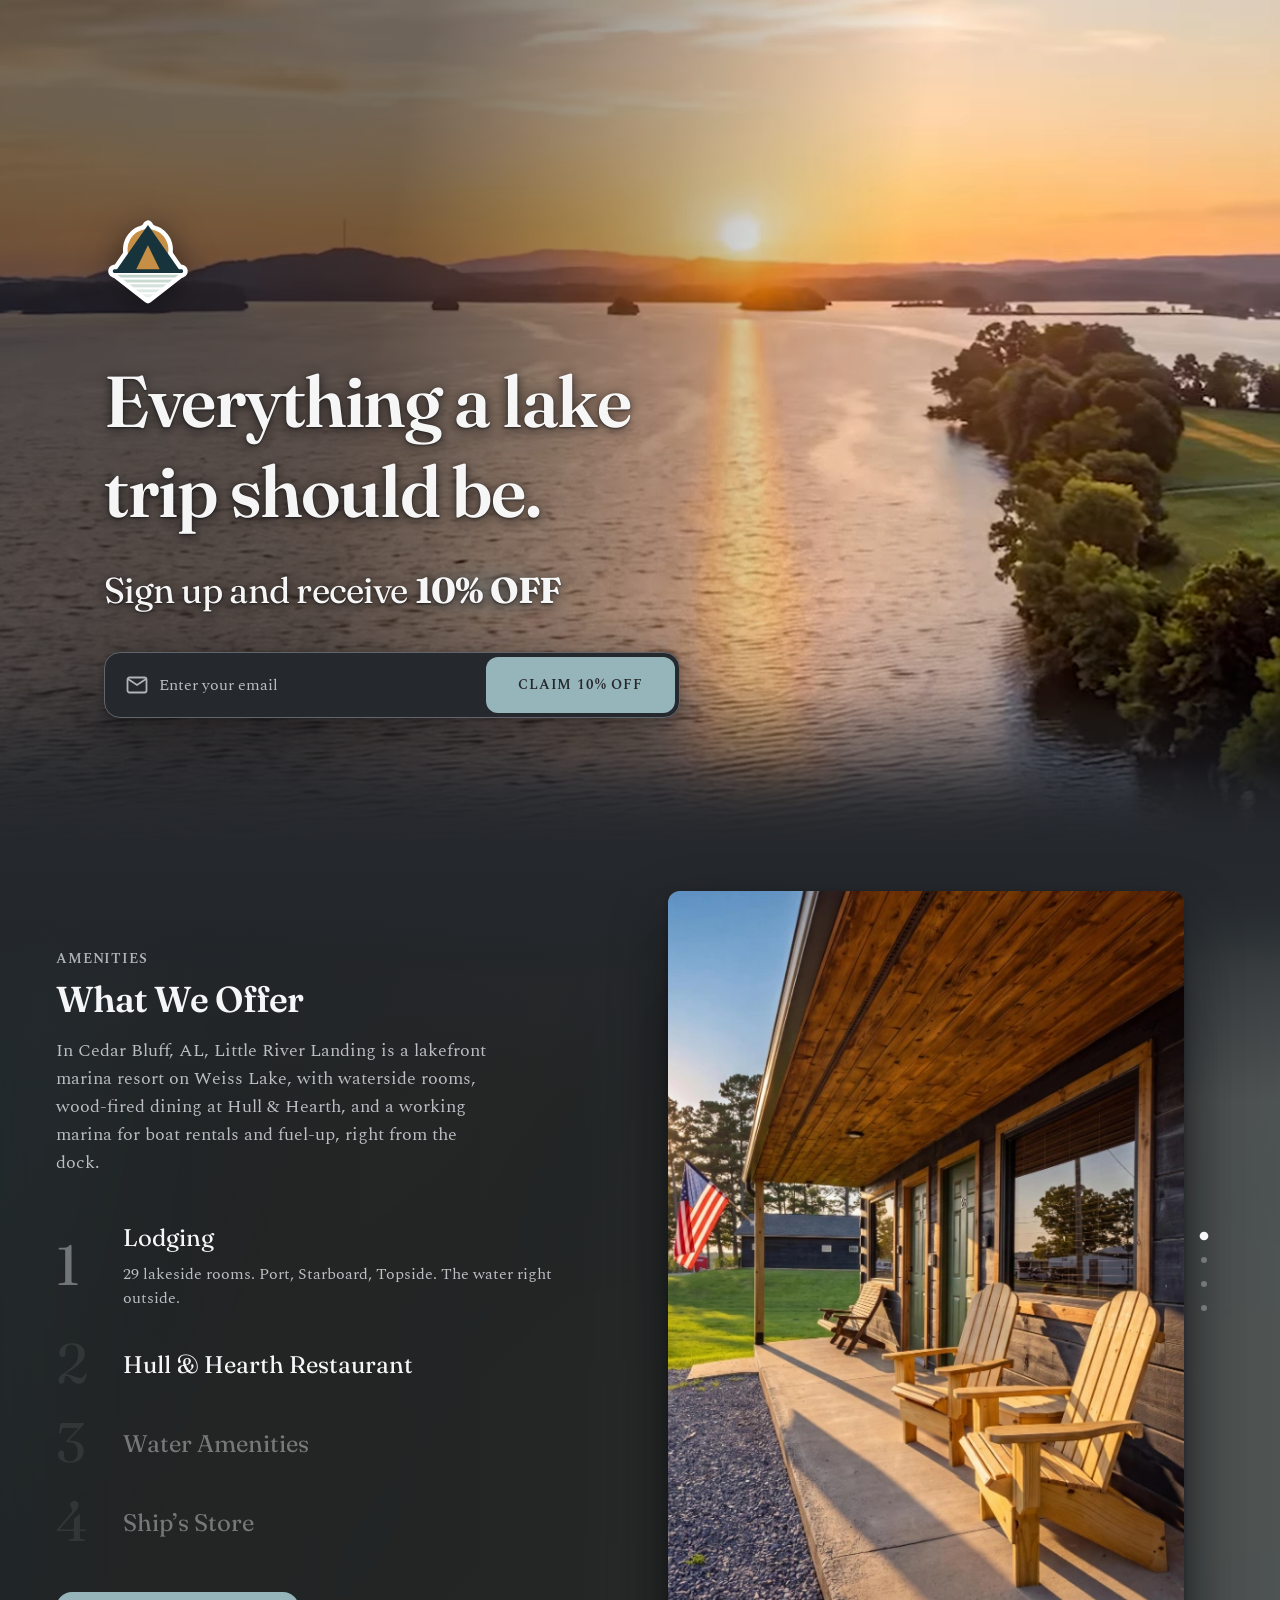
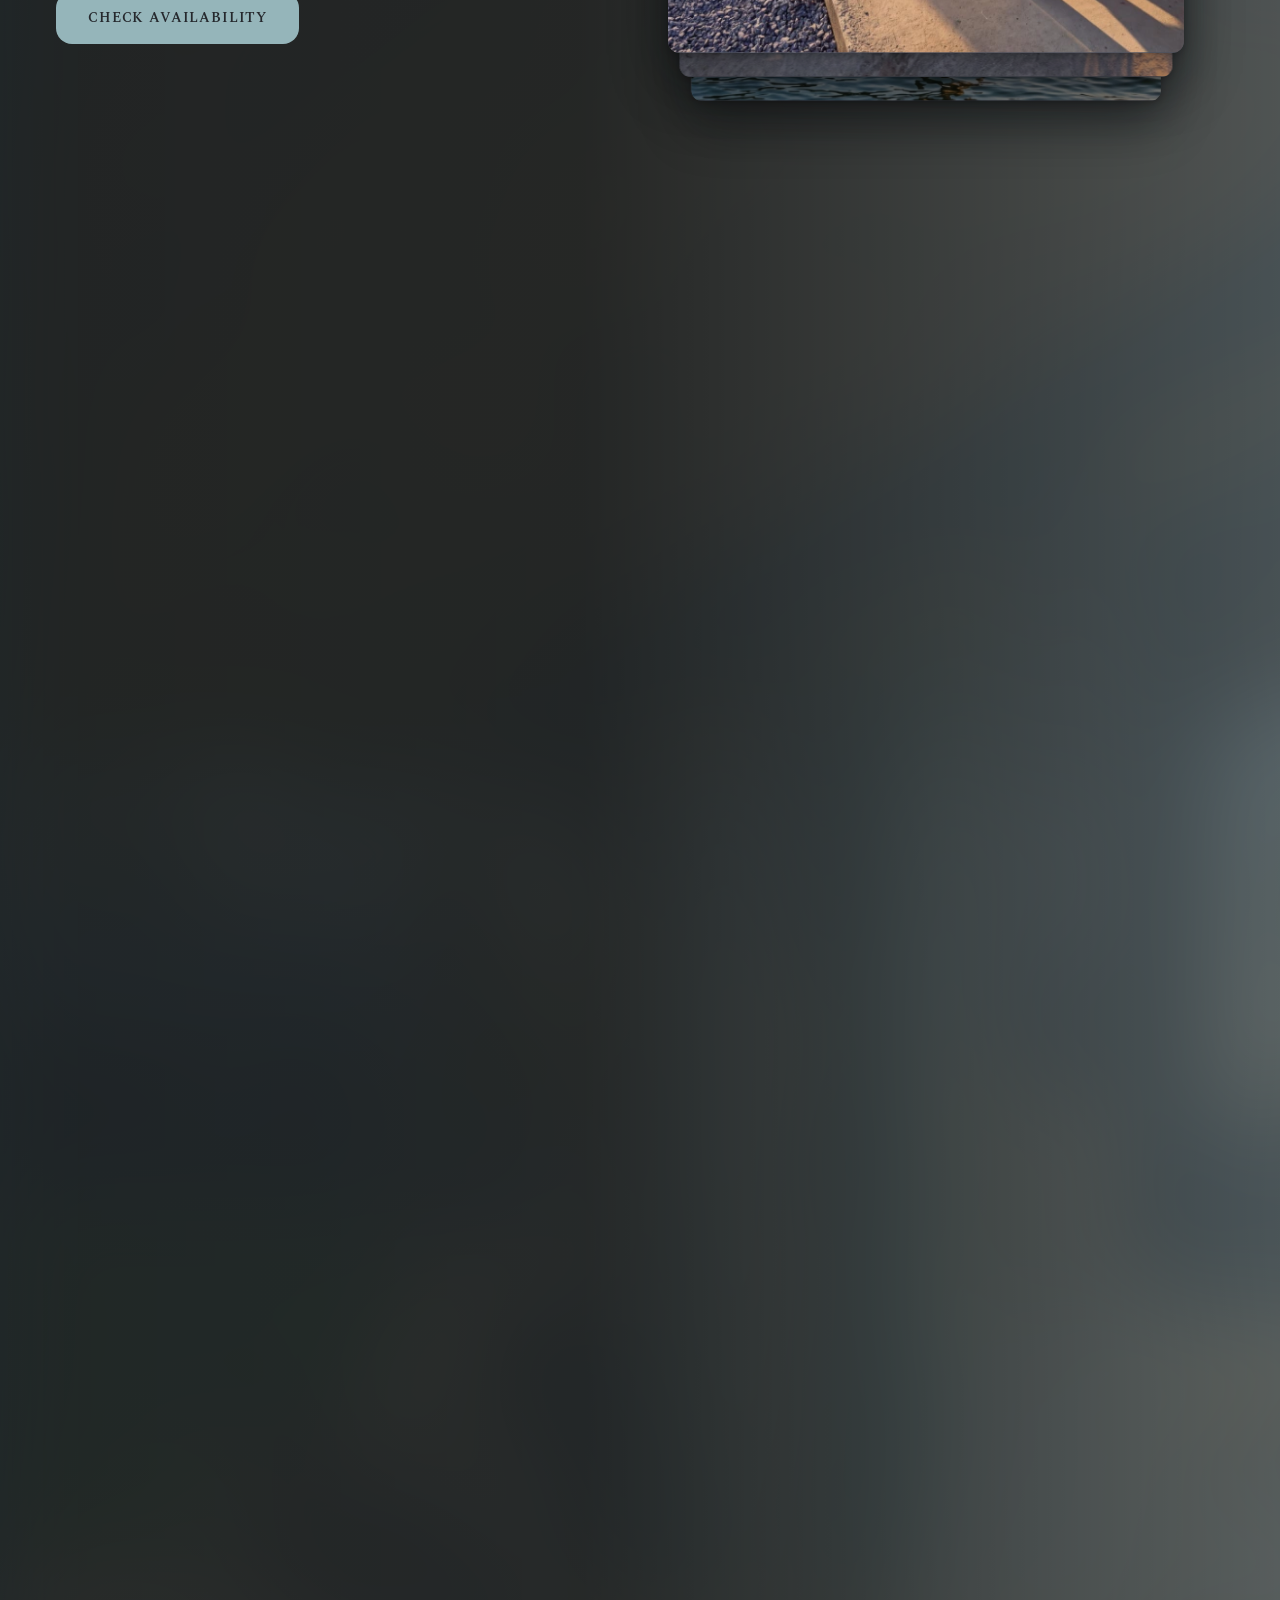
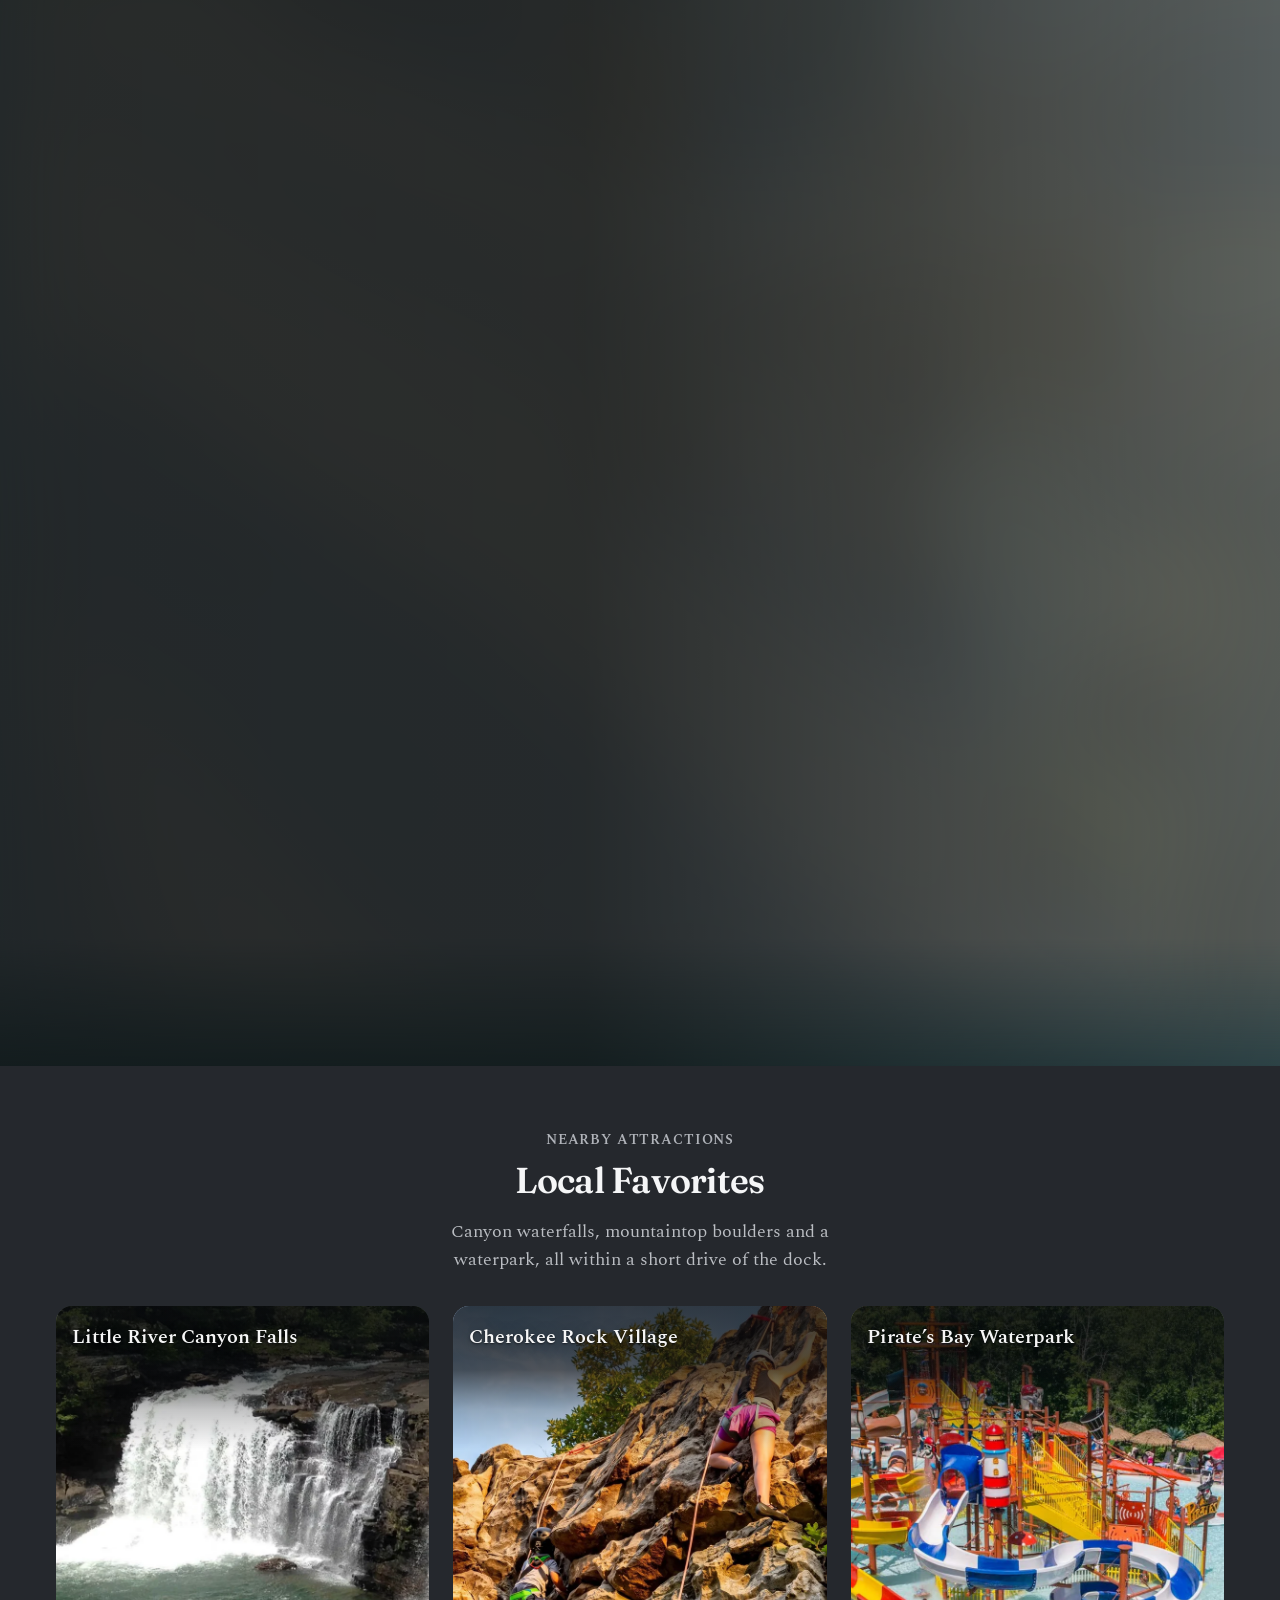
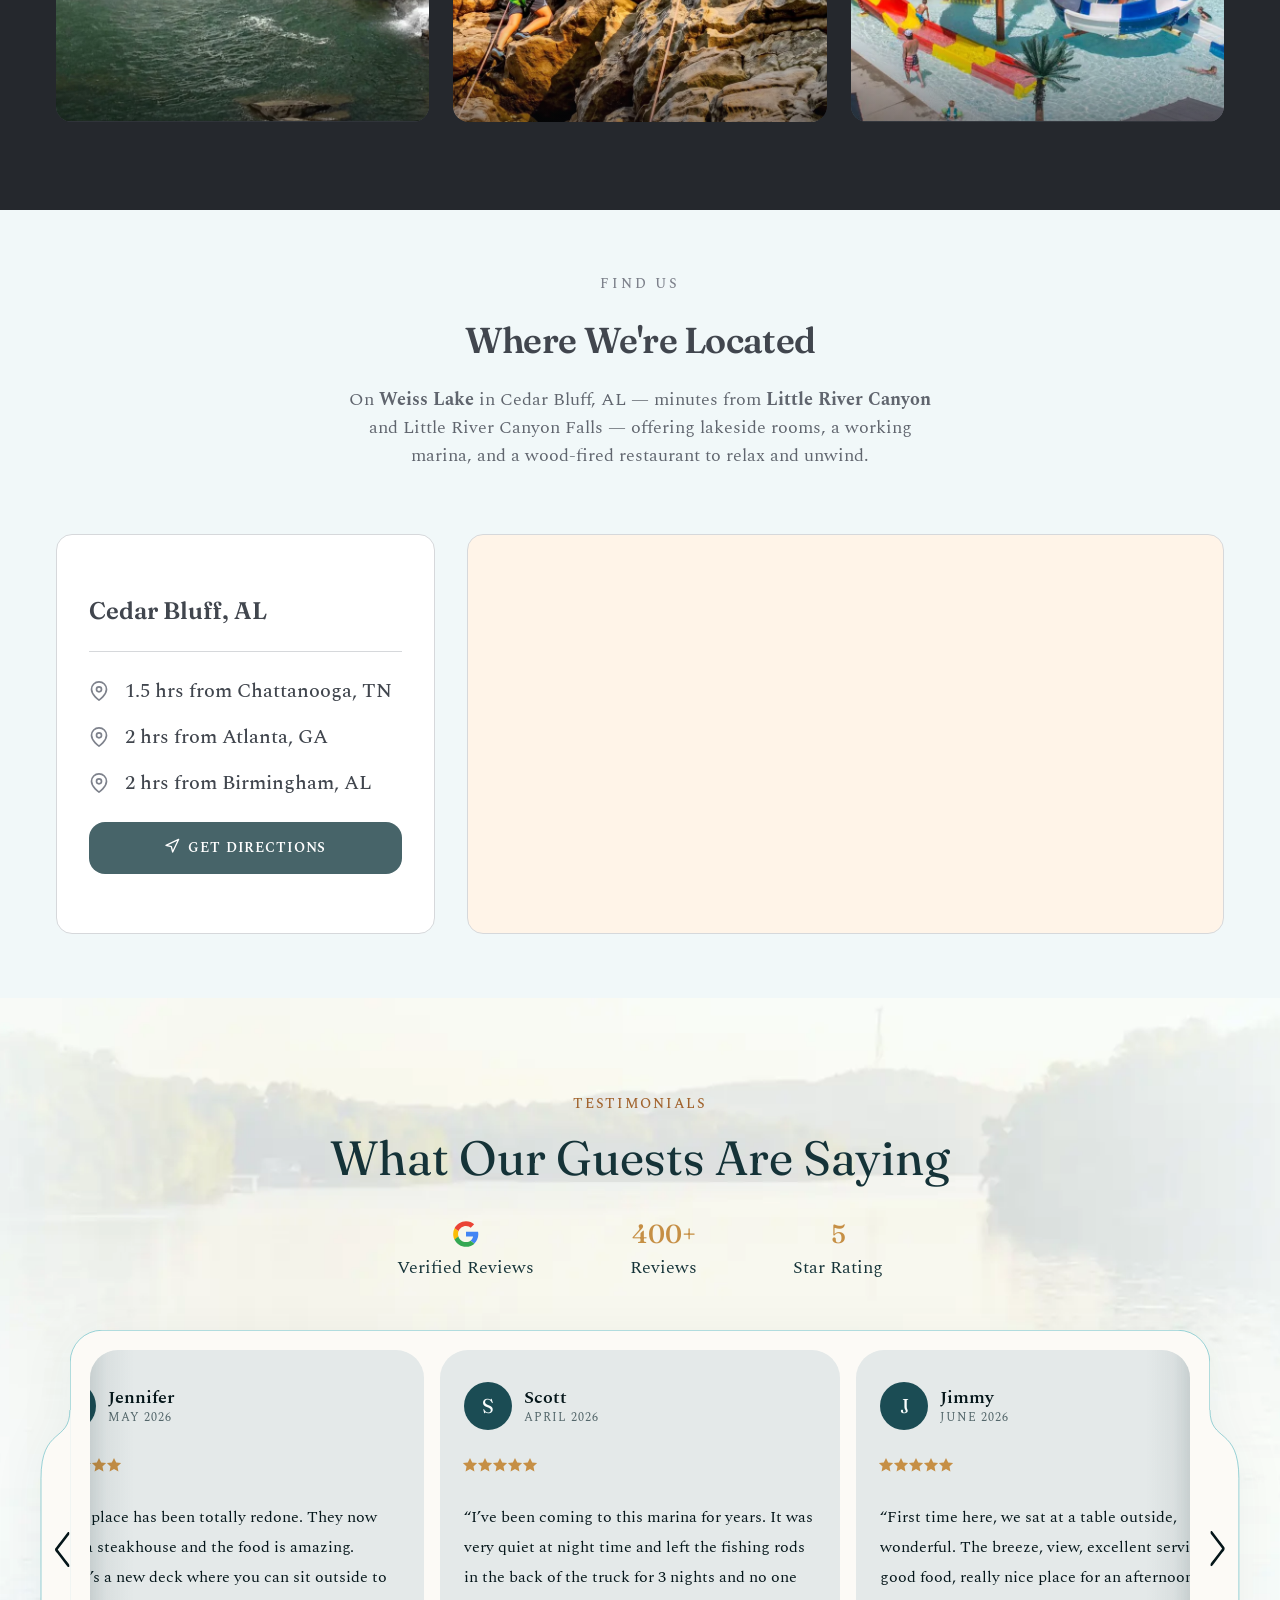
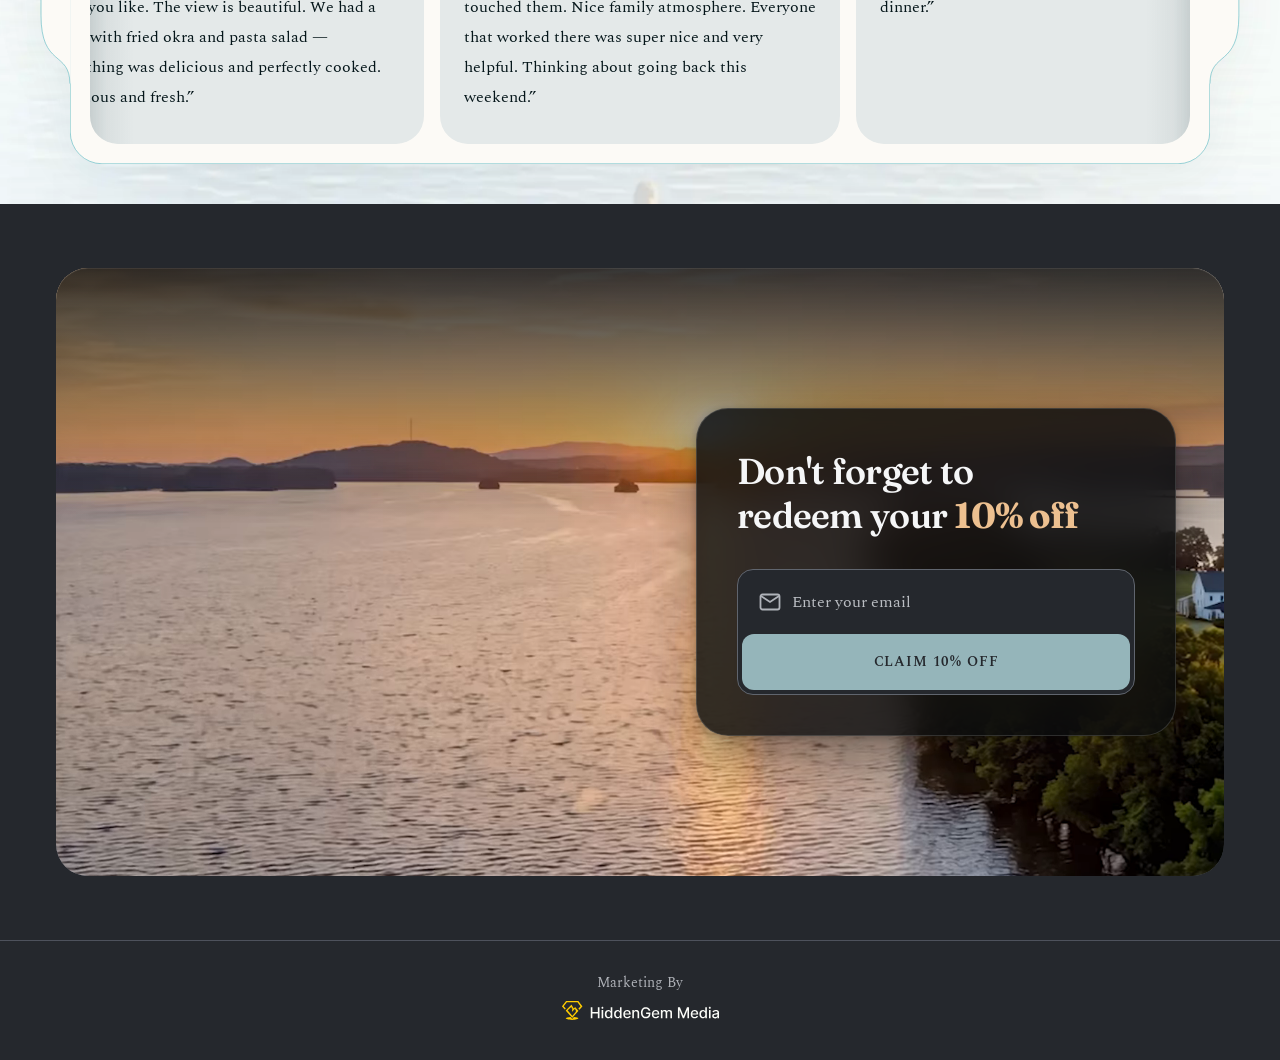
==== commit 2d6ad3aa: "Meta pixels on every funnel page; Lead on opt-in to the client pixel Both the client pixel (18167096" ====
--- a/booking.html
+++ b/booking.html
@@ -7,6 +7,47 @@
 <head>
 <meta charset="utf-8">
 <meta name="viewport" content="width=device-width, initial-scale=1">
+
+<!-- ============================================================
+     META PIXELS  ·  both fire PageView on every funnel page.
+     The Lead event on opt-in goes to the CLIENT pixel only —
+     see the signup handler in script.js.
+     ============================================================ -->
+<!-- Client Pixel: Little River Landing - Meta Pixel Code -->
+<script>
+!function(f,b,e,v,n,t,s)
+{if(f.fbq)return;n=f.fbq=function(){n.callMethod?
+n.callMethod.apply(n,arguments):n.queue.push(arguments)};
+if(!f._fbq)f._fbq=n;n.push=n;n.loaded=!0;n.version='2.0';
+n.queue=[];t=b.createElement(e);t.async=!0;
+t.src=v;s=b.getElementsByTagName(e)[0];
+s.parentNode.insertBefore(t,s)}(window, document,'script',
+'https://connect.facebook.net/en_US/fbevents.js');
+fbq('init', '1816709606431185');
+fbq('track', 'PageView');
+</script>
+<noscript><img height="1" width="1" style="display:none"
+src="https://www.facebook.com/tr?id=1816709606431185&ev=PageView&noscript=1"
+/></noscript>
+<!-- End Meta Pixel Code -->
+
+<!-- HG - Meta Pixel Code -->
+<script>
+!function(f,b,e,v,n,t,s)
+{if(f.fbq)return;n=f.fbq=function(){n.callMethod?
+n.callMethod.apply(n,arguments):n.queue.push(arguments)};
+if(!f._fbq)f._fbq=n;n.push=n;n.loaded=!0;n.version='2.0';
+n.queue=[];t=b.createElement(e);t.async=!0;
+t.src=v;s=b.getElementsByTagName(e)[0];
+s.parentNode.insertBefore(t,s)}(window, document,'script',
+'https://connect.facebook.net/en_US/fbevents.js');
+fbq('init', '1332707158028995');
+fbq('track', 'PageView');
+</script>
+<noscript><img height="1" width="1" style="display:none"
+src="https://www.facebook.com/tr?id=1332707158028995&ev=PageView&noscript=1"
+/></noscript>
+<!-- End Meta Pixel Code -->
 
 <!-- ============================================================
      EDIT ME  ·  PAGE TITLE + SOCIAL SHARE
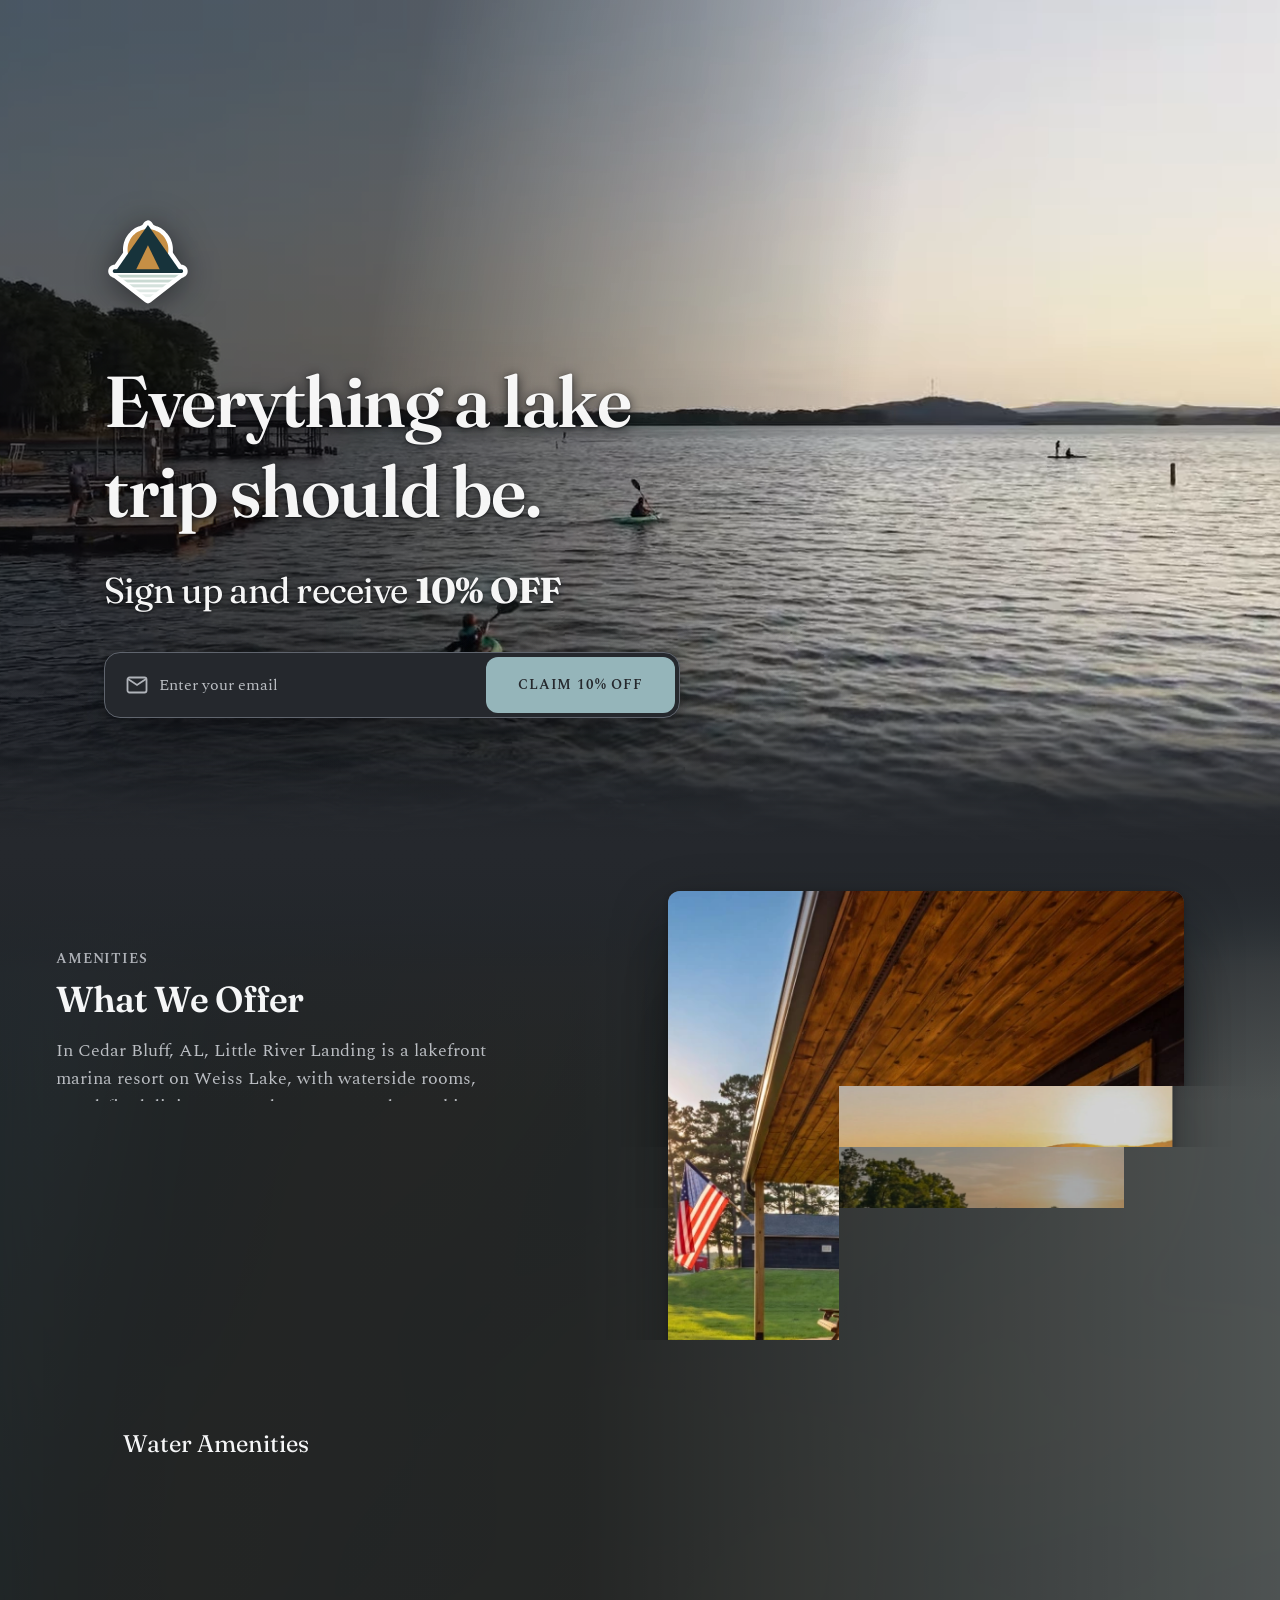
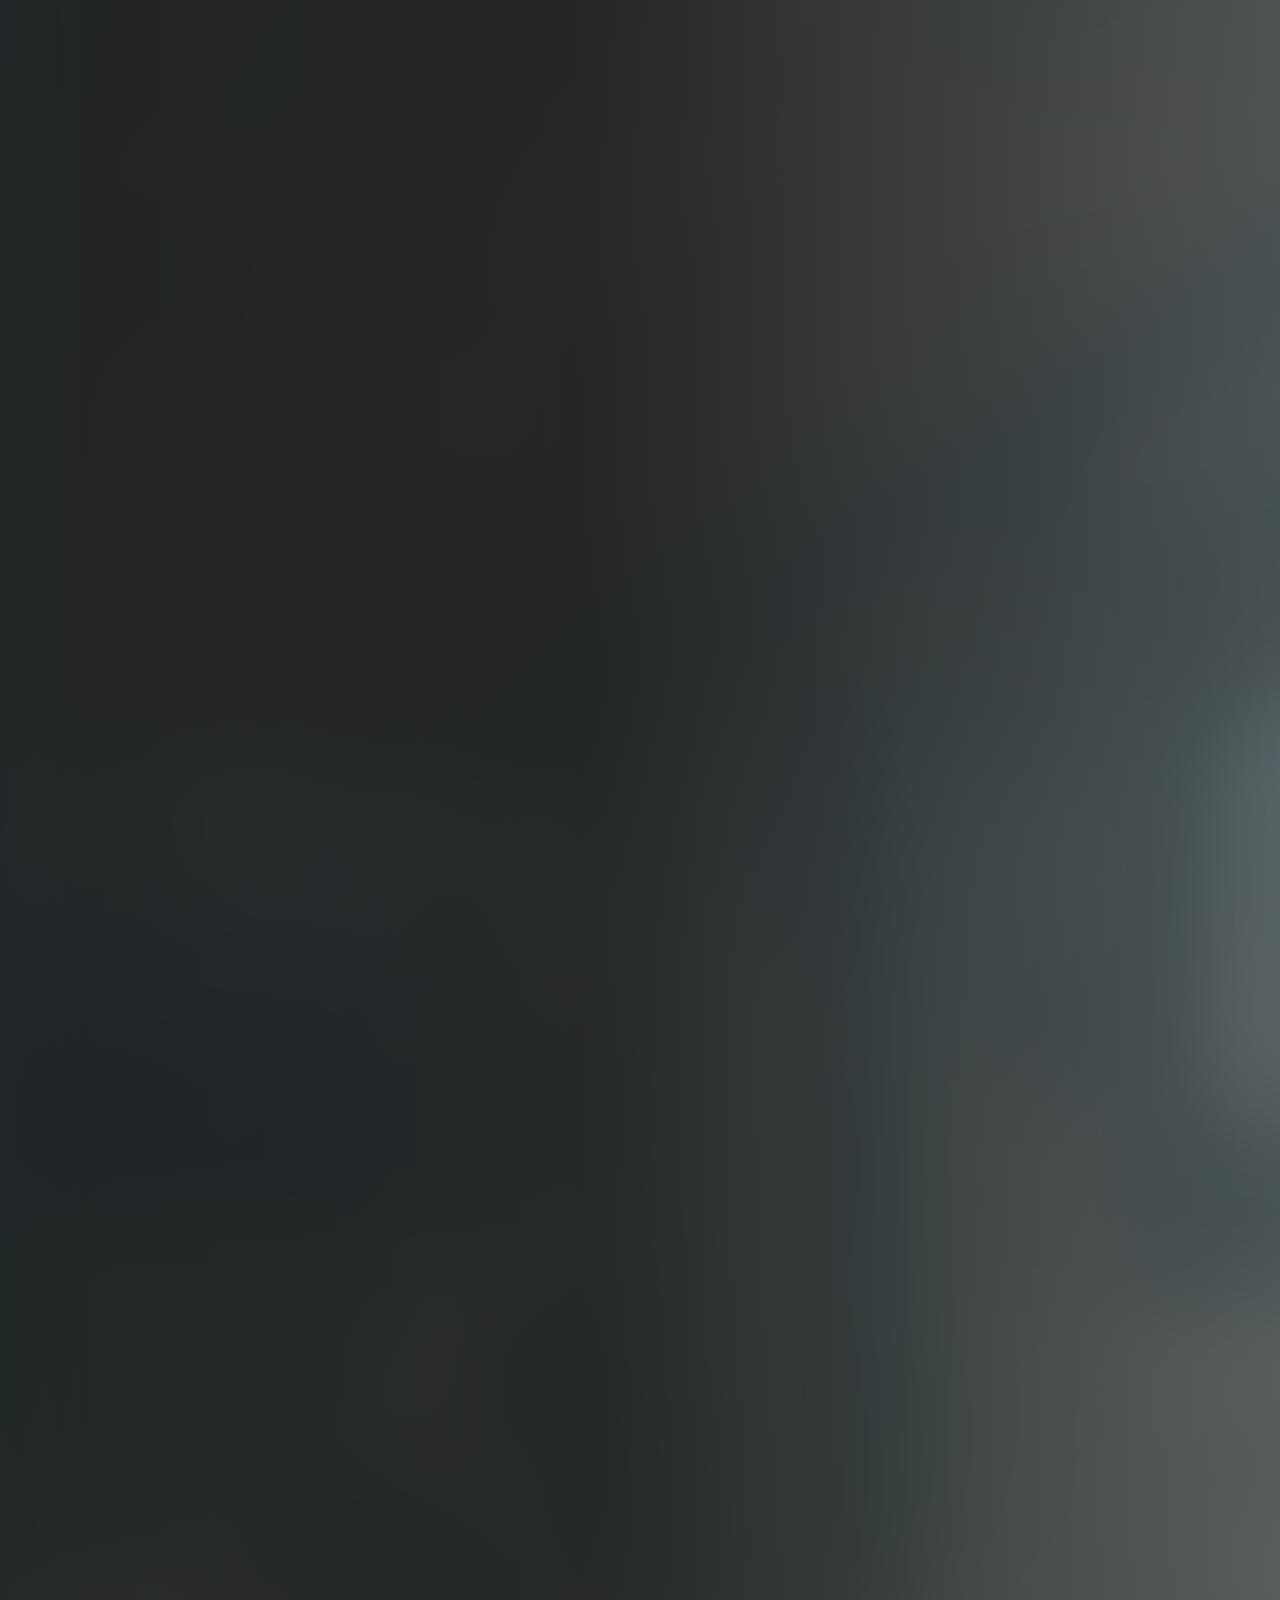
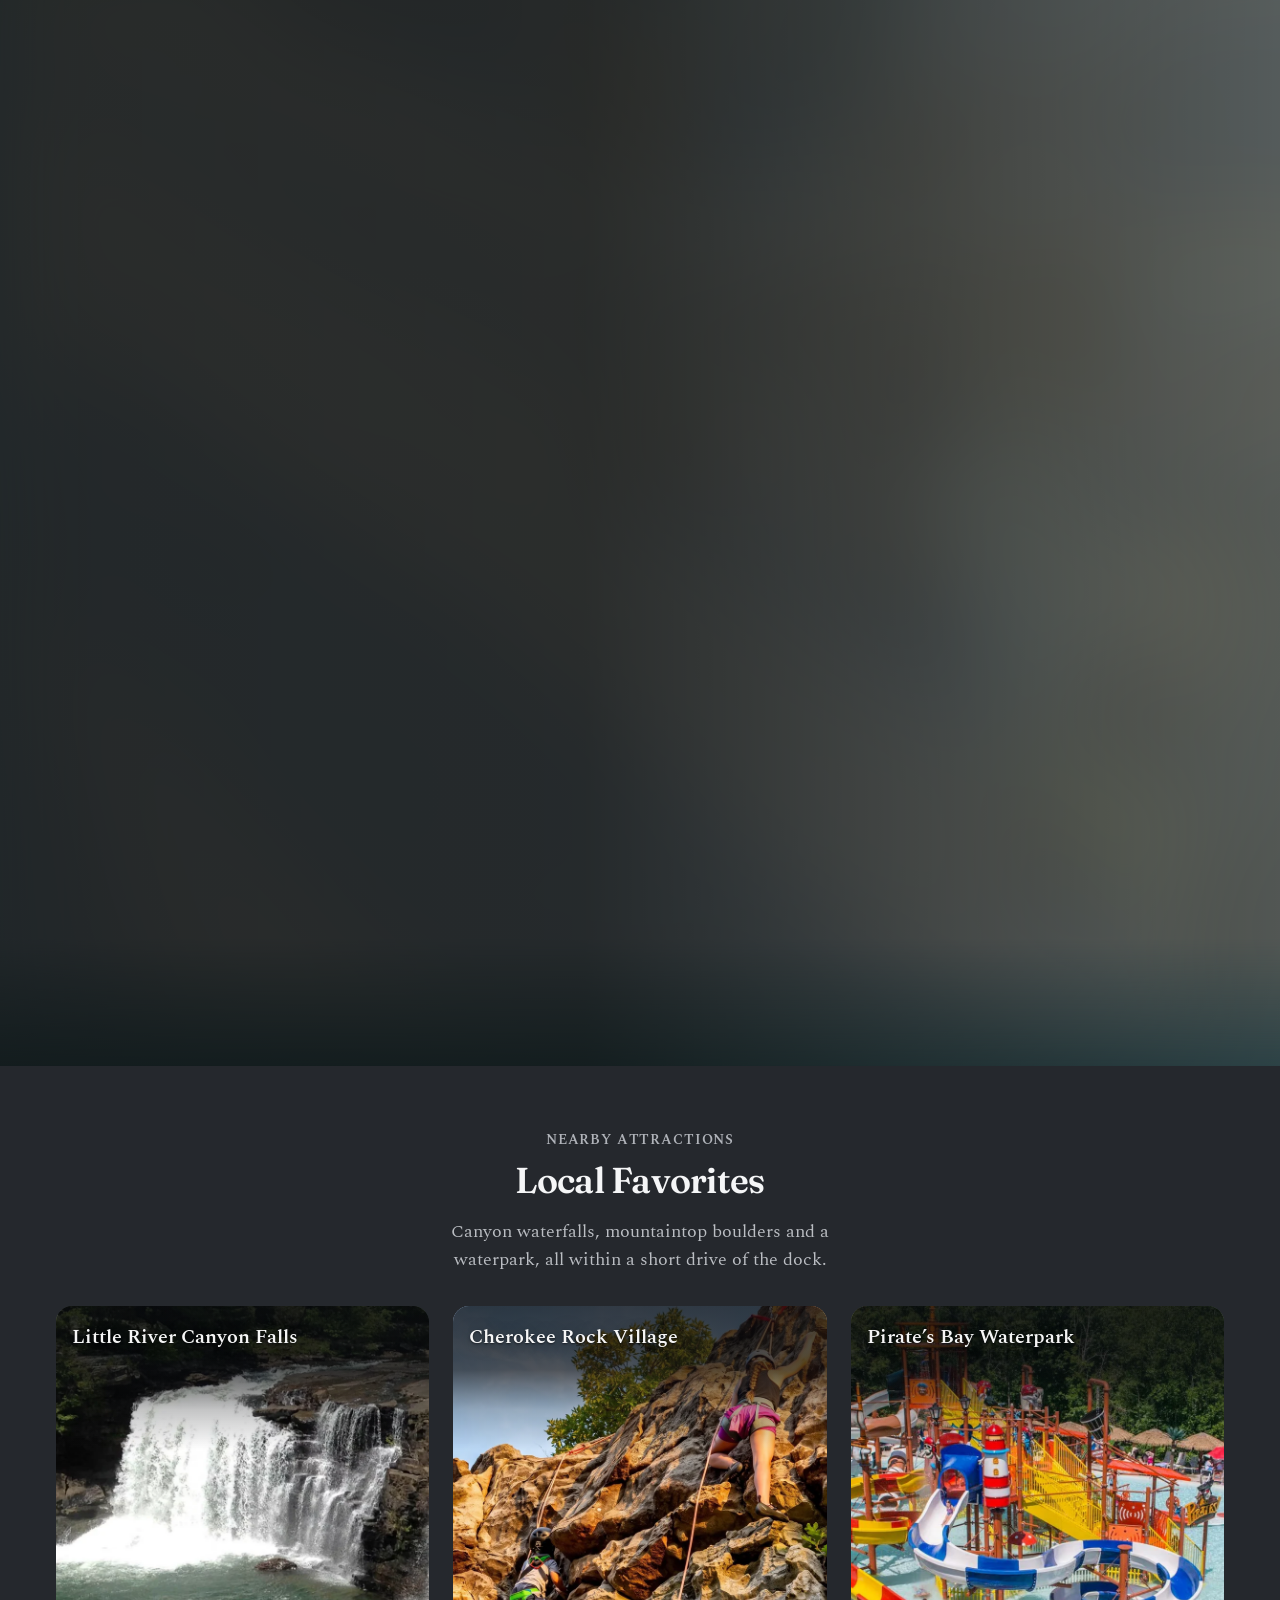
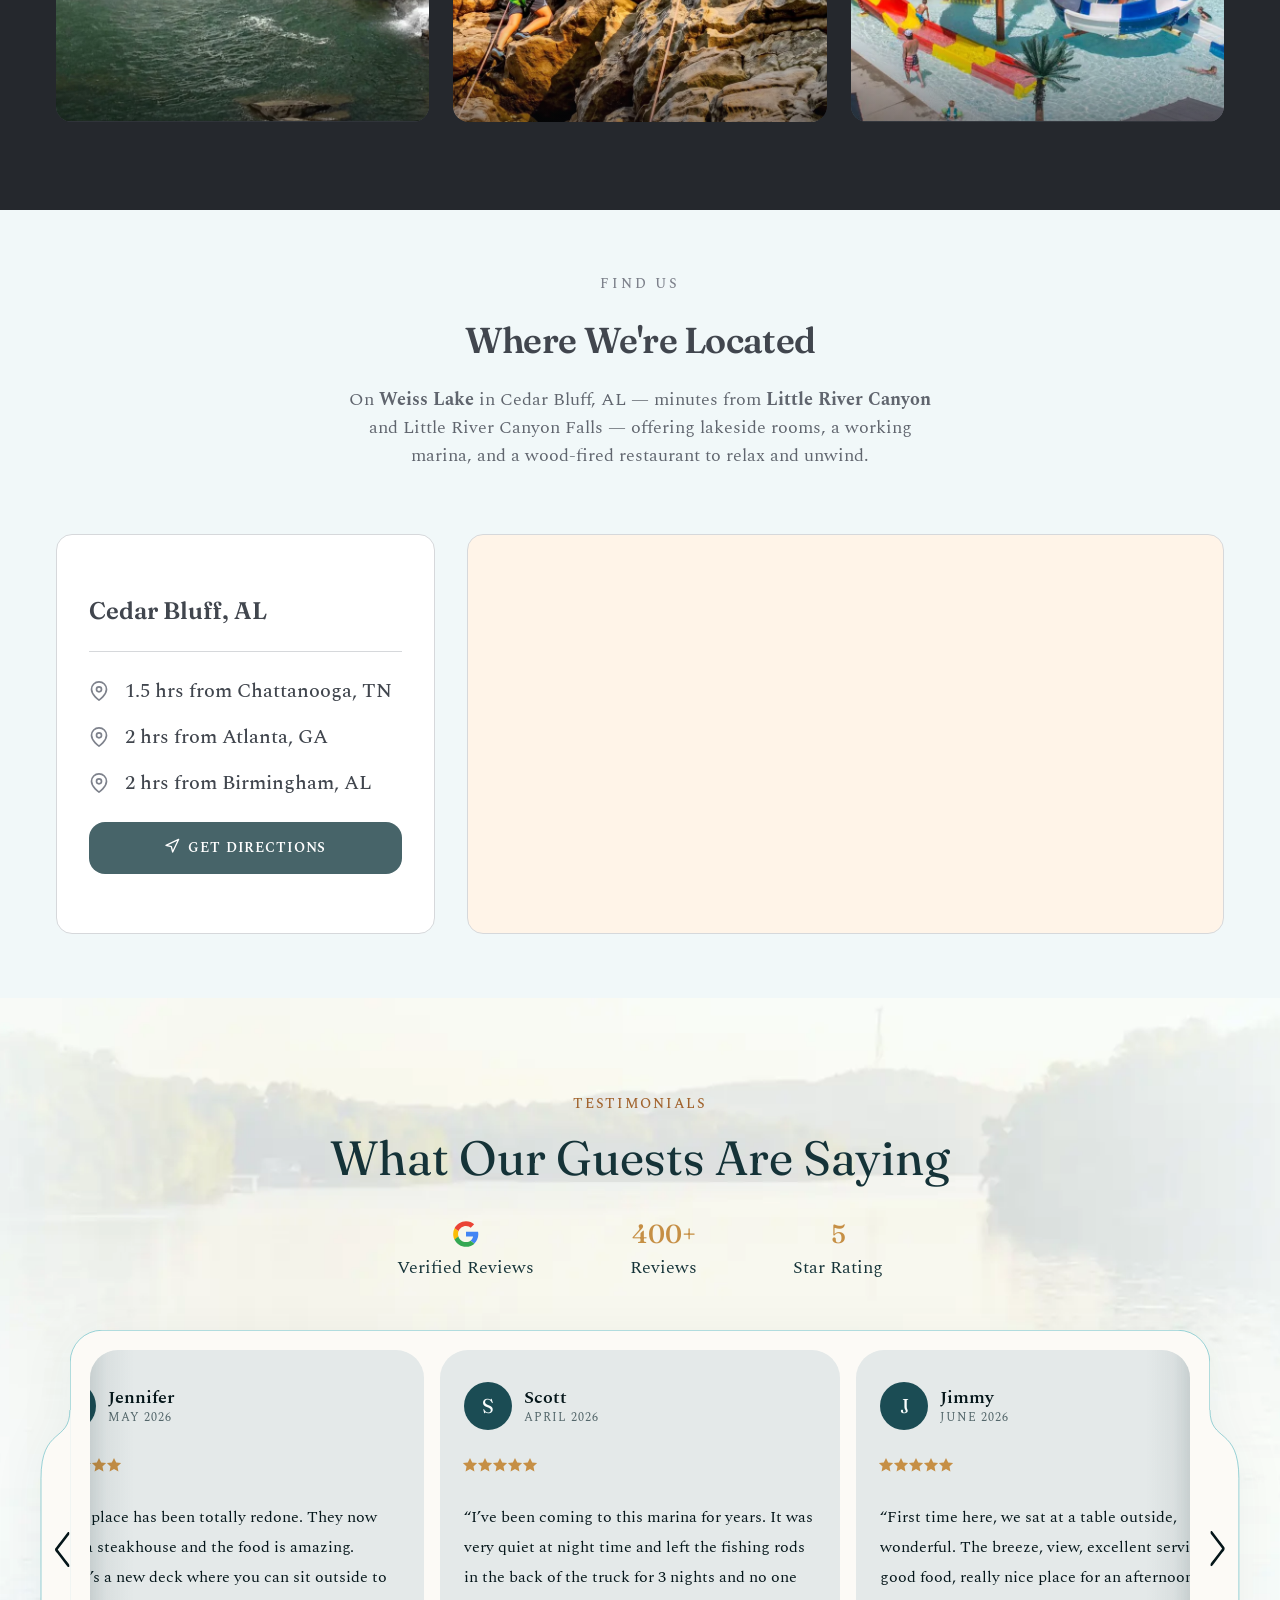
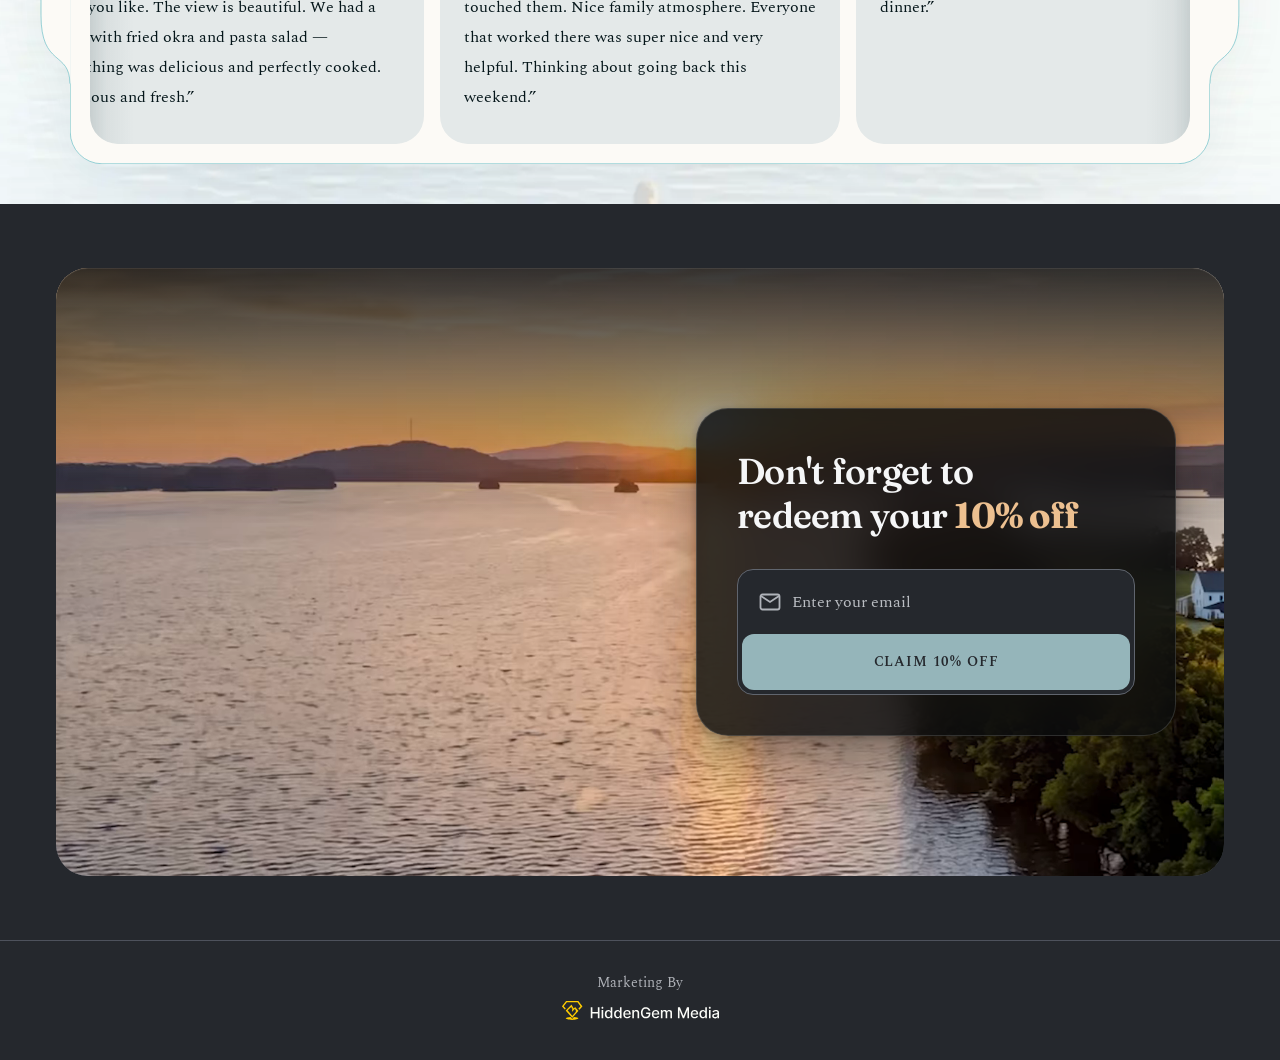
==== commit 7fa5d6f8: "Rename Hull & Hearth to Woods & Water across the landing pages Amenities intro sentence and restaura" ====
--- a/booking.html
+++ b/booking.html
@@ -309,7 +309,7 @@
     <div class="process__aside" data-reveal-group>
       <p class="eyebrow type-eyebrow">AMENITIES</p>
       <h2 class="heading type-section-title">What We Offer</h2>
-      <p class="subhead type-body-lg">In Cedar Bluff, AL, Little River Landing is a lakefront marina resort on Weiss Lake, with waterside rooms, wood-fired dining at Hull &amp; Hearth, and a working marina for boat rentals and fuel-up, right from the dock.</p>
+      <p class="subhead type-body-lg">In Cedar Bluff, AL, Little River Landing is a lakefront marina resort on Weiss Lake, with waterside rooms, wood-fired dining at Woods &amp; Water, and a working marina for boat rentals and fuel-up, right from the dock.</p>
     </div>
 
     <!-- An <ol> because the numbers are real content: a screen
@@ -389,7 +389,7 @@
                autoplay muted loop playsinline preload="metadata"
                aria-hidden="true"
                data-play-in-view>
-          <source src="assets/video/hull-and-hearth-1.mp4" type="video/mp4">
+          <source src="assets/video/woods-and-water-1.mp4" type="video/mp4">
         </video>
 
         <button class="process__toggle" type="button"
@@ -398,7 +398,7 @@
                 aria-controls="amenity-1-desc"></button>
 
         <div class="process__caption">
-          <h3 class="process__title type-subsection-title fw-regular" id="amenity-1-title">Hull &amp; Hearth Restaurant</h3>
+          <h3 class="process__title type-subsection-title fw-regular" id="amenity-1-title">Woods &amp; Water Restaurant</h3>
           <div class="process__desc" id="amenity-1-desc">
             <p class="process__desc-text type-body">Wood-fired Southern cooking, oysters, and a deck built for sunset.</p>
           </div>
@@ -509,7 +509,7 @@
                autoplay muted loop playsinline preload="metadata"
                aria-hidden="true"
                data-play-in-view>
-          <source src="assets/video/hull-and-hearth-1.mp4" type="video/mp4">
+          <source src="assets/video/woods-and-water-1.mp4" type="video/mp4">
         </video>
       </div>
       <div class="process__card" data-step="2">
--- a/styles.css
+++ b/styles.css
@@ -1636,7 +1636,7 @@
 }
 
 /* The clips are tall portrait and this frame is square, so cover keeps
-   only a middle band of each one. Hull & Hearth is an aerial with the
+   only a middle band of each one. Woods & Water is an aerial with the
    restaurant low in the frame and sky above it; centred, the band is
    mostly lake and the building is cut at the roofline. Sitting the
    frame lower keeps the restaurant and its deck and loses sky instead.
@@ -3894,7 +3894,7 @@
      `/ ""` IS NOT DECORATION — it is what takes the generated text
      out of the accessibility tree. The count and the position in it
      are already announced by the <ol> this sits in, so a screen
-     reader reading "one Lodging two Hull and Hearth" is the same
+     reader reading "one Lodging two Woods and Water" is the same
      information twice. A browser that does not support the alt
      syntax ignores the whole `content` value rather than half of it,
      which is why the fallback declaration above it is there: it gets
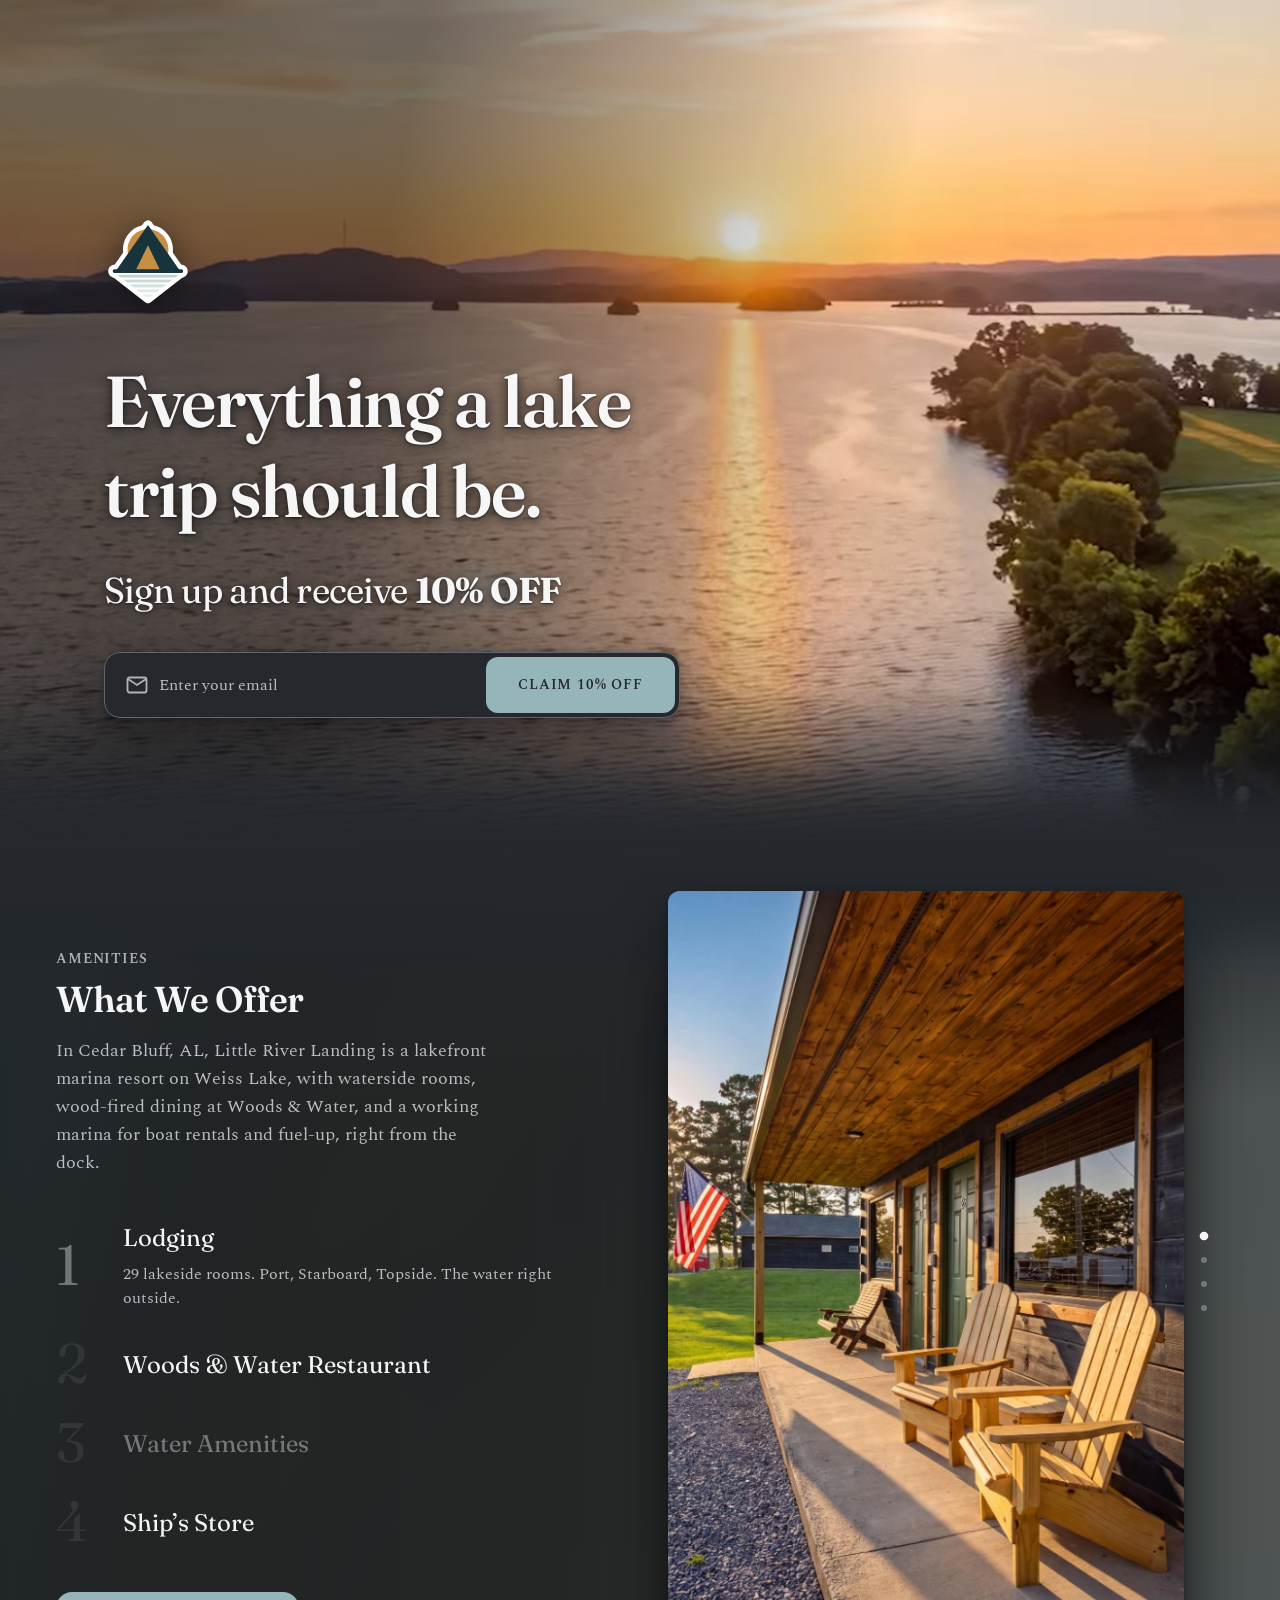
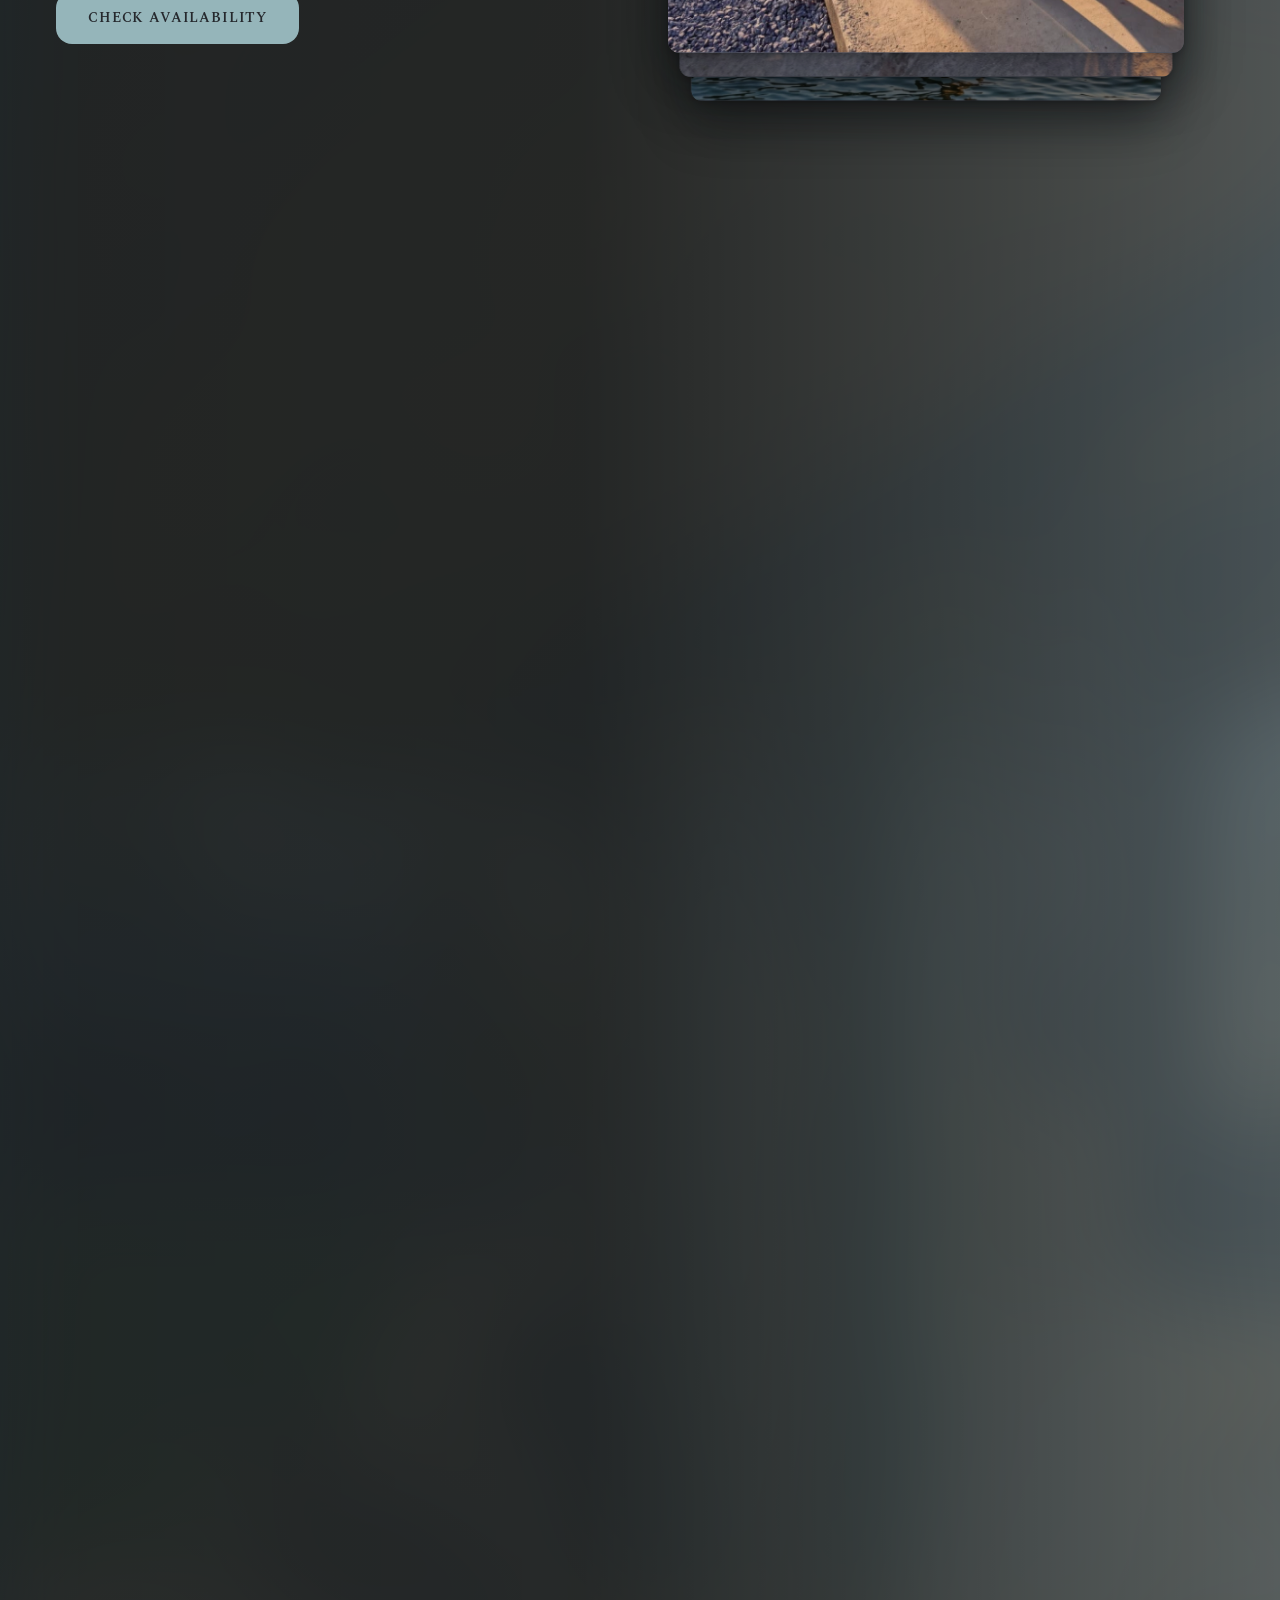
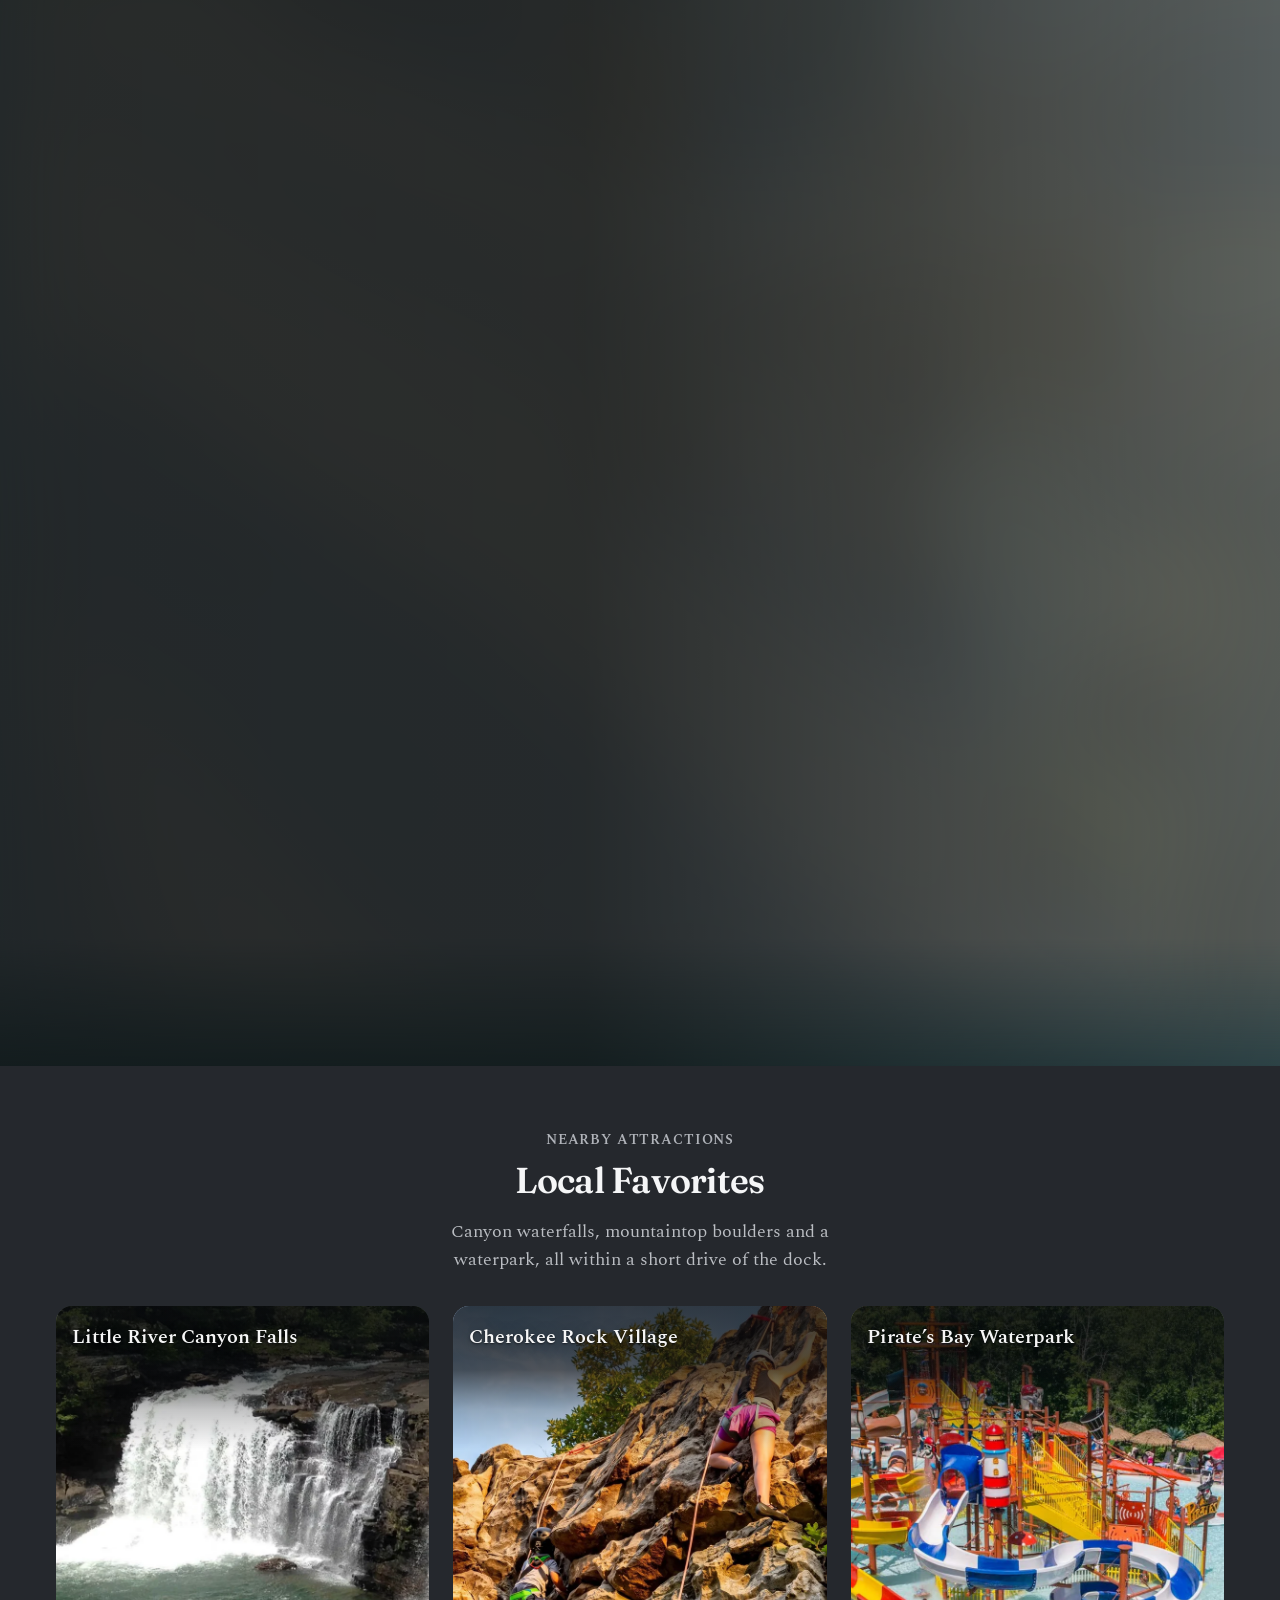
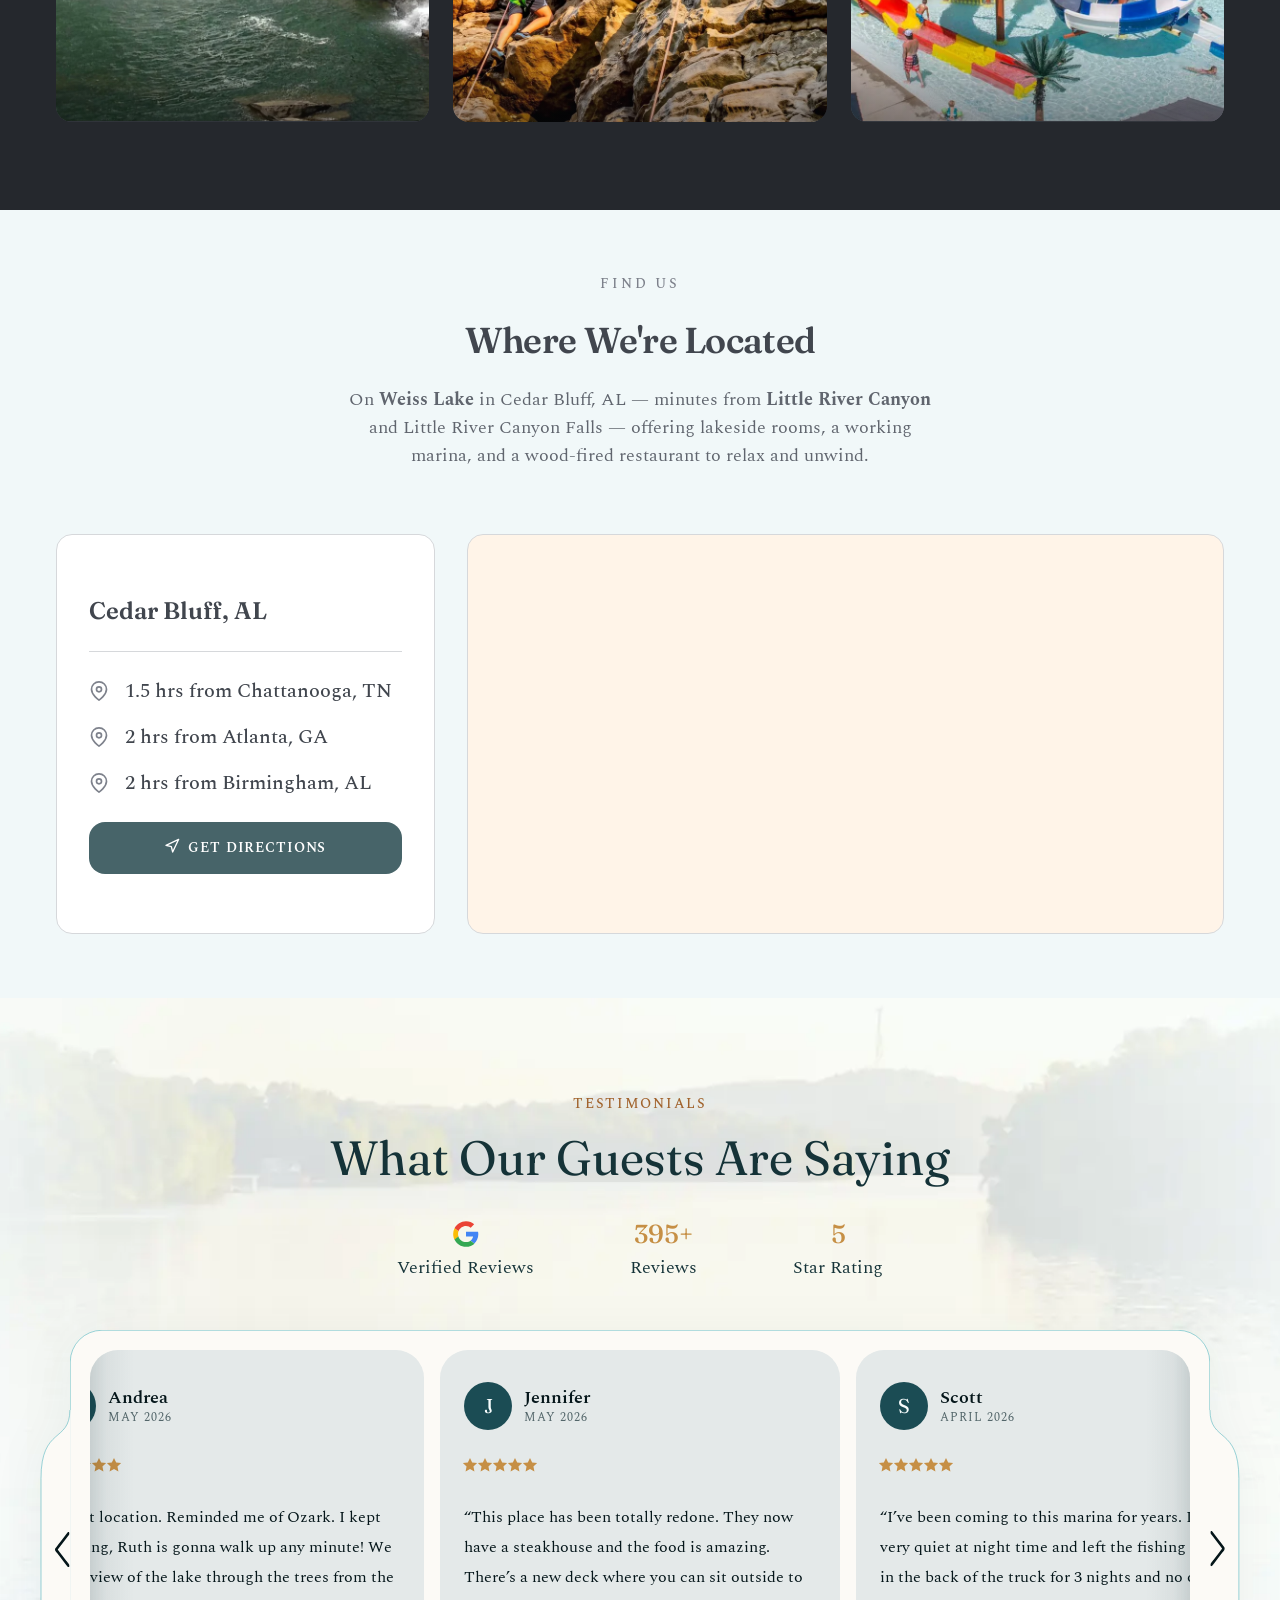
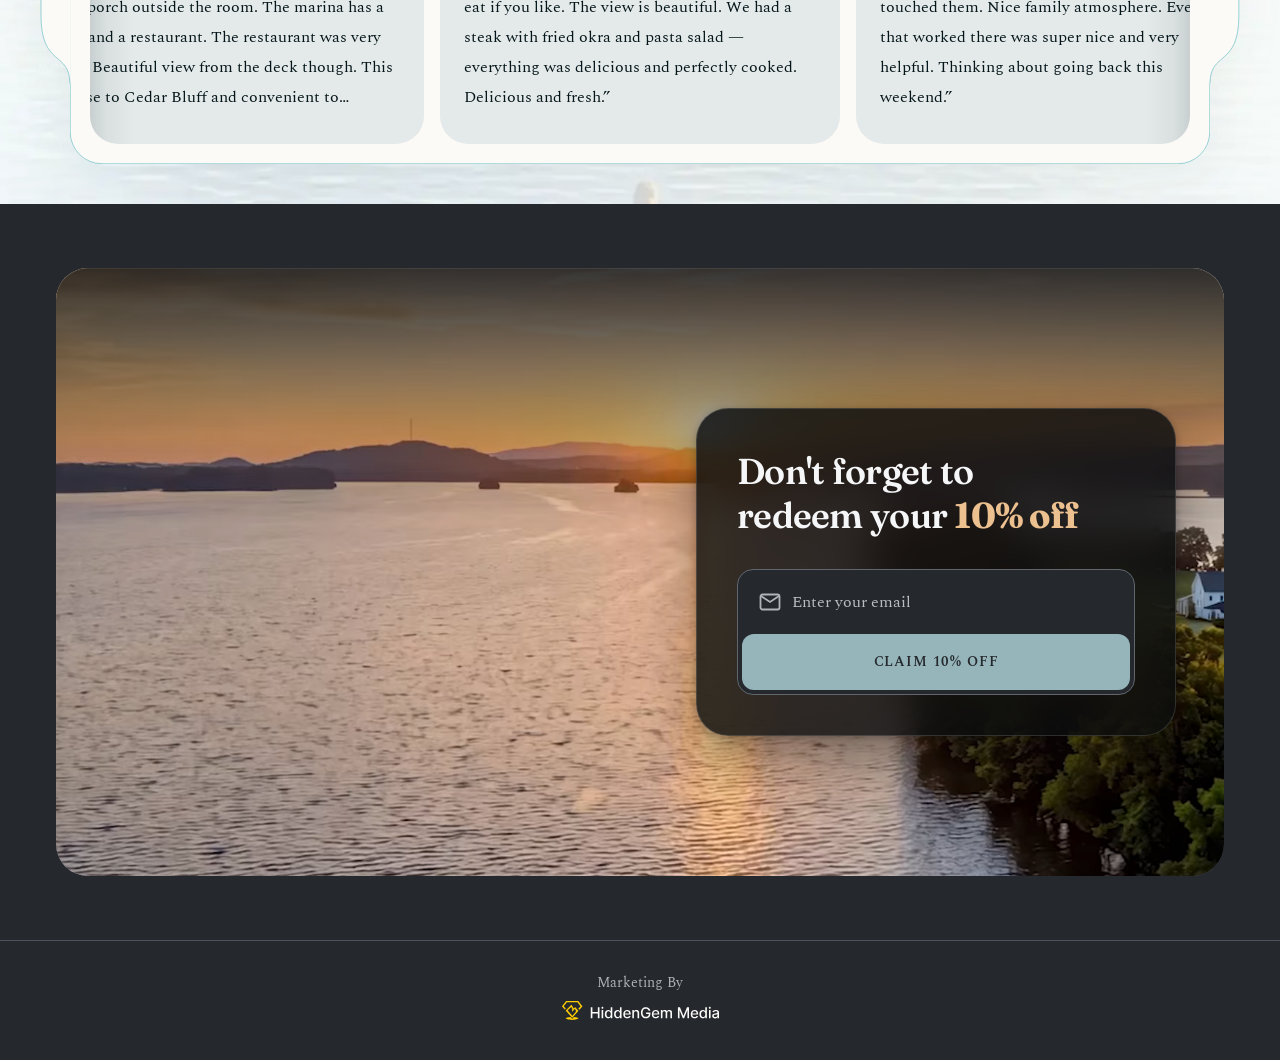
==== commit b52c153c: "Point the CHECK AVAILABILITY CTA at staylittleriver.com Replaces the enjoyuniquestays.com rentals li" ====
--- a/booking.html
+++ b/booking.html
@@ -467,7 +467,7 @@
          _blank link: without it the opened page gets a handle on
          this one through window.opener. -->
     <a class="btn btn--primary type-button-caps process__cta"
-       href="https://www.enjoyuniquestays.com/rentals?city=cedar-bluff"
+       href="https://staylittleriver.com/"
        target="_blank" rel="noopener">CHECK AVAILABILITY</a>
 
     </div><!-- /.process__col -->
